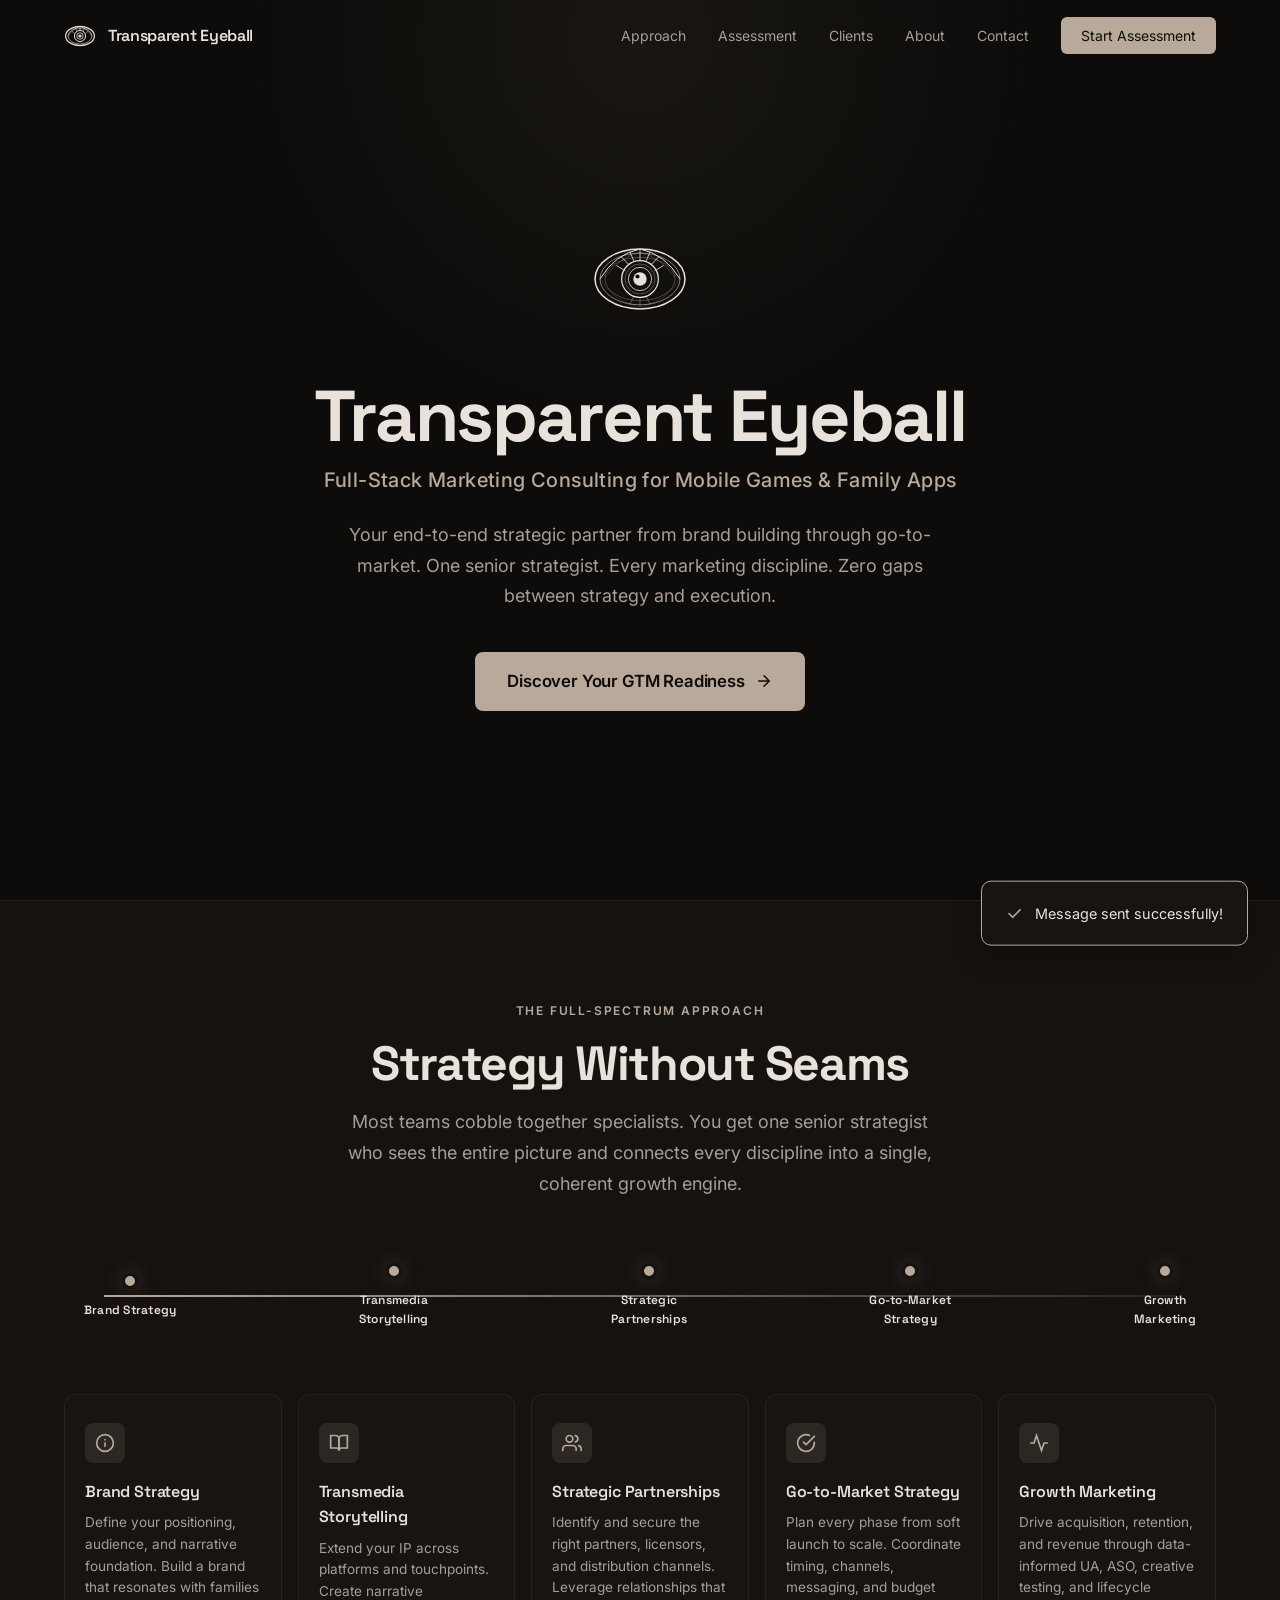
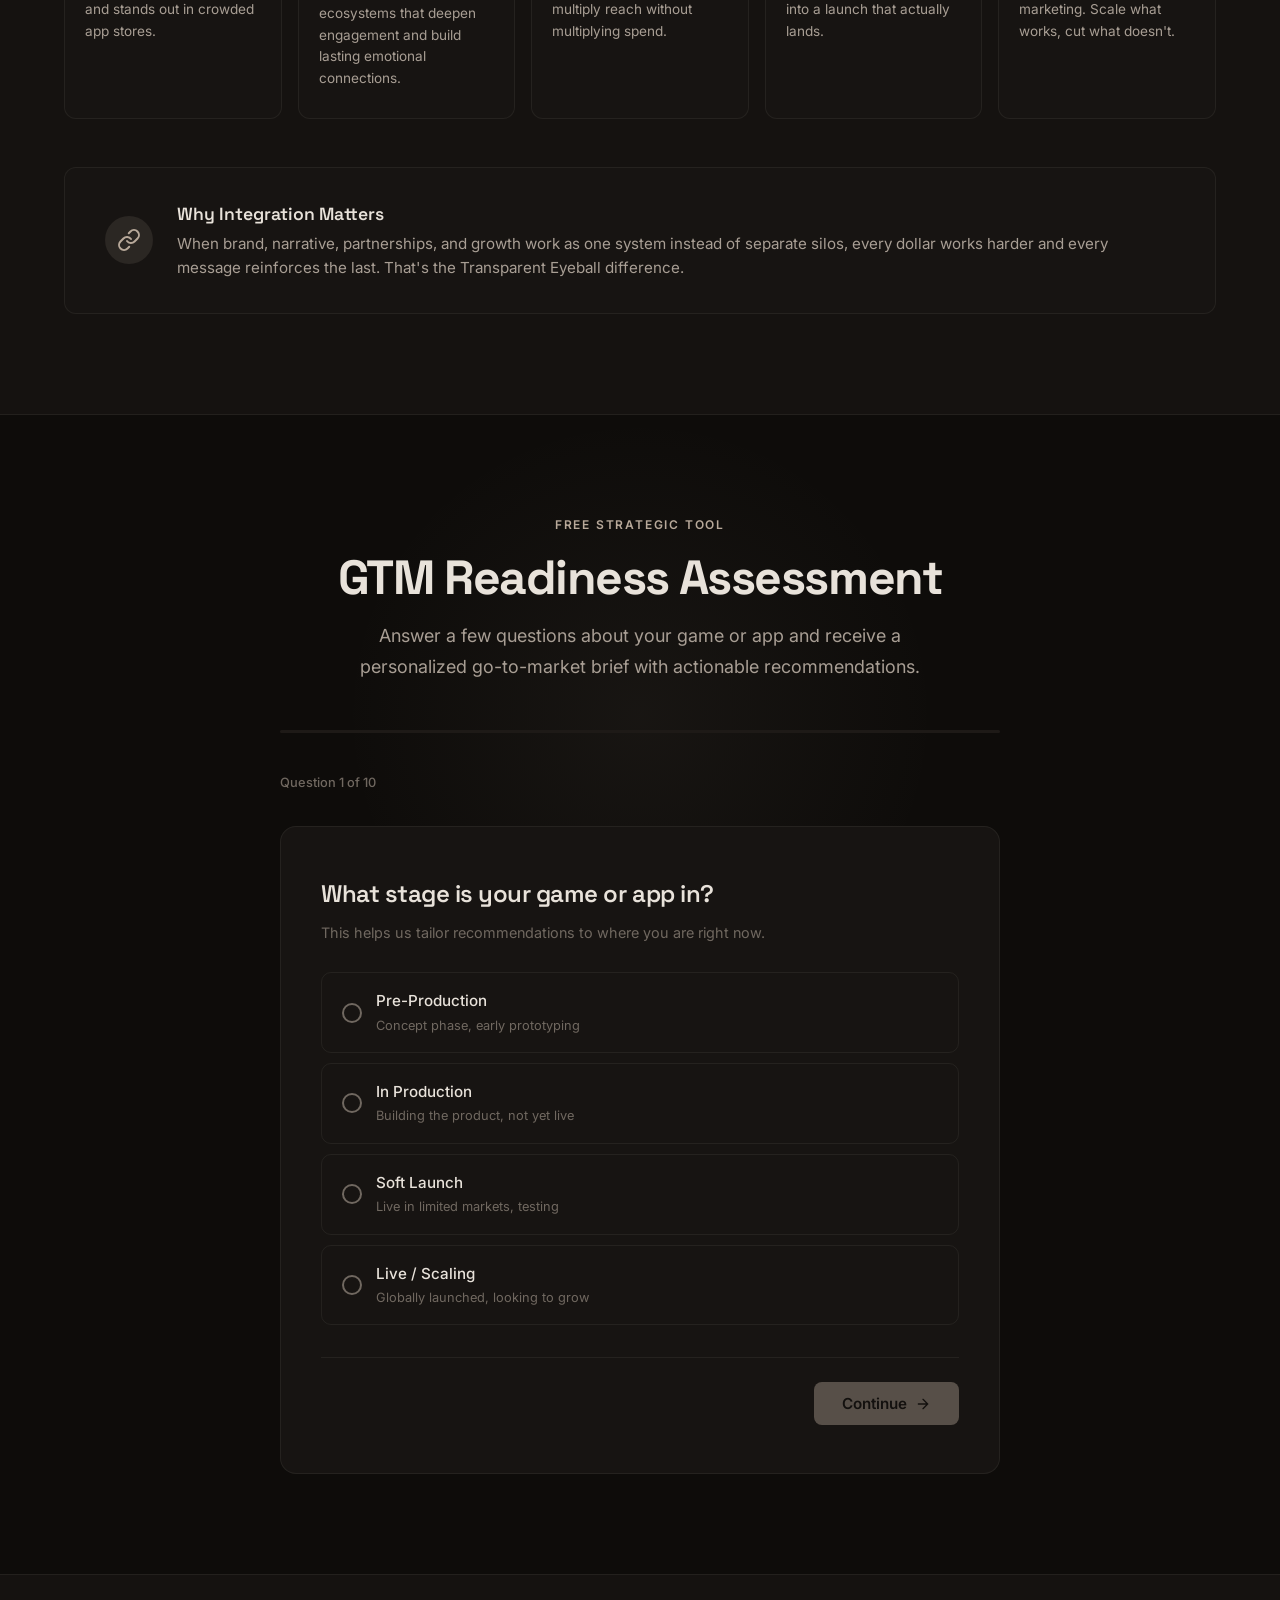
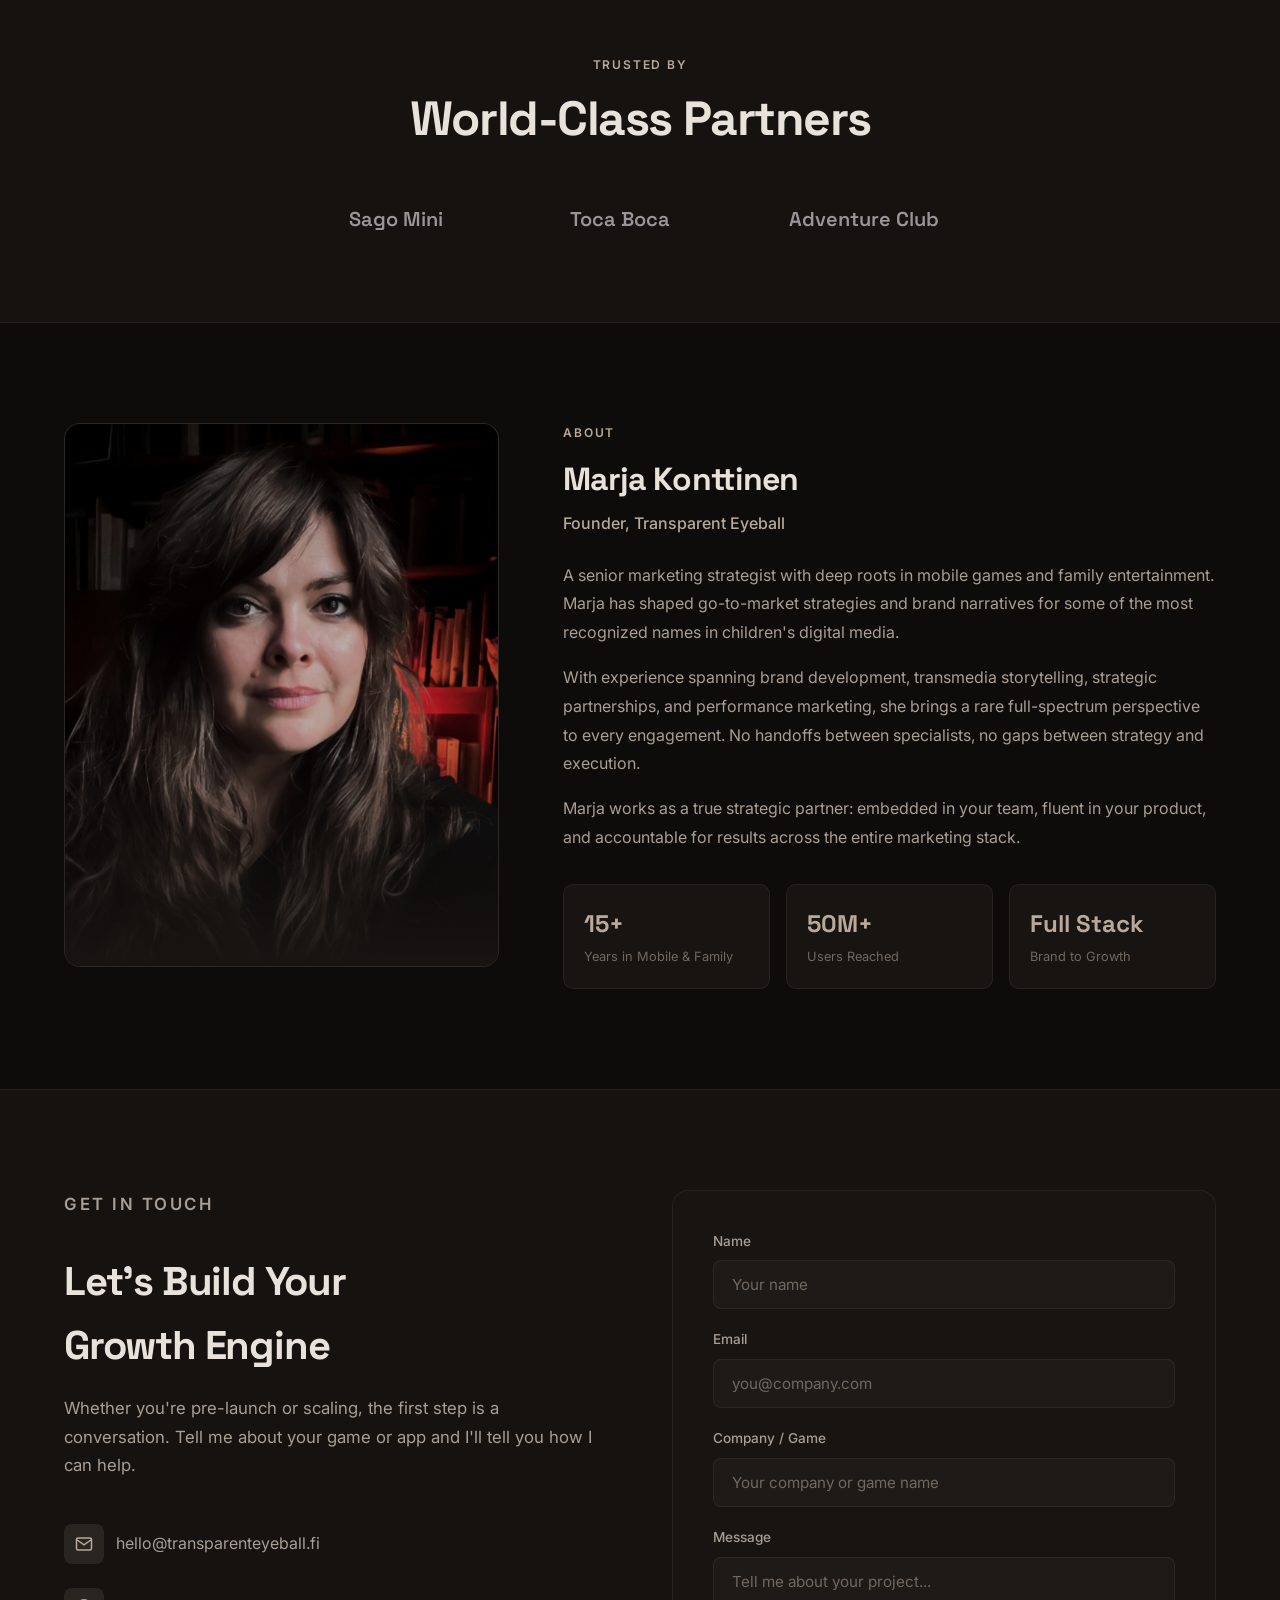
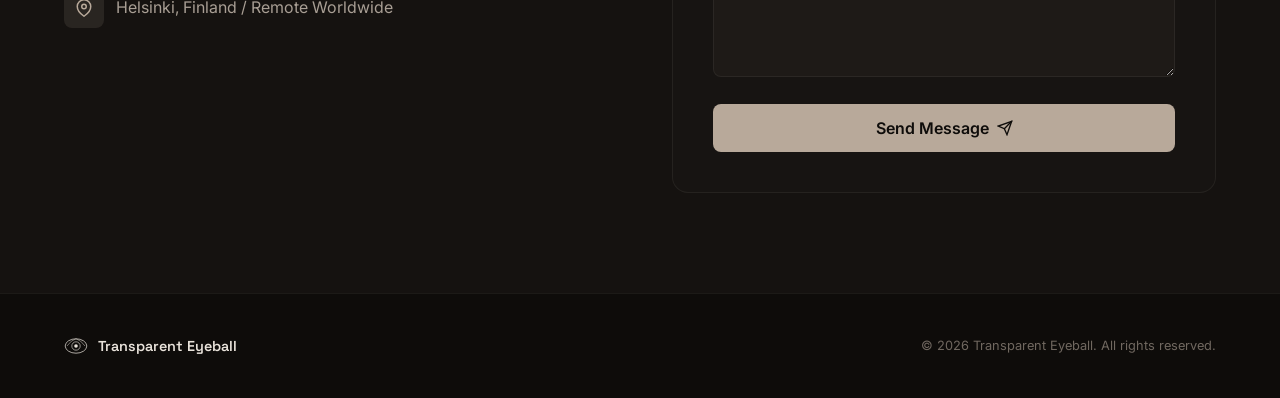
==== index.html @ d483f334 "Add files via upload" ====
<!DOCTYPE html>
<html lang="en">
<head>
<meta charset="UTF-8">
<meta name="viewport" content="width=device-width, initial-scale=1.0">
<title>Transparent Eyeball — Full-Stack Marketing Consulting for Mobile Games & Family Apps</title>
<meta name="description" content="Transparent Eyeball offers end-to-end marketing consulting for mobile games and family apps. From brand strategy through growth marketing — one senior partner, zero gaps.">
<link rel="preconnect" href="https://fonts.googleapis.com">
<link rel="preconnect" href="https://fonts.gstatic.com" crossorigin>
<link href="https://fonts.googleapis.com/css2?family=Inter:wght@300;400;500;600;700&family=Space+Grotesk:wght@400;500;600;700&display=swap" rel="stylesheet">
<style>
/* ===== RESET & BASE ===== */
*, *::before, *::after { margin: 0; padding: 0; box-sizing: border-box; }

:root {
  --bg-primary: #0e0c0a;
  --bg-secondary: #151210;
  --bg-tertiary: #1e1a17;
  --bg-card: #171412;
  --text-primary: #e8e2da;
  --text-secondary: #a89e94;
  --text-muted: #706860;
  --accent: #b8a99a;
  --accent-dim: rgba(184, 169, 154, 0.12);
  --accent-glow: rgba(184, 169, 154, 0.06);
  --border: rgba(255, 245, 235, 0.06);
  --border-hover: rgba(255, 245, 235, 0.12);
  --font-display: 'Space Grotesk', sans-serif;
  --font-body: 'Inter', sans-serif;
  --ease-out: cubic-bezier(0.16, 1, 0.3, 1);
  --ease-in-out: cubic-bezier(0.65, 0, 0.35, 1);
}

html {
  scroll-behavior: smooth;
  font-size: 16px;
  -webkit-font-smoothing: antialiased;
  -moz-osx-font-smoothing: grayscale;
}

body {
  font-family: var(--font-body);
  background: var(--bg-primary);
  color: var(--text-primary);
  line-height: 1.6;
  overflow-x: hidden;
}

a { color: inherit; text-decoration: none; }
img { max-width: 100%; display: block; }
button { cursor: pointer; font-family: inherit; border: none; background: none; }
input, textarea, select { font-family: inherit; }

.container {
  max-width: 1200px;
  margin: 0 auto;
  padding: 0 24px;
}

/* ===== NAVIGATION ===== */
nav {
  position: fixed;
  top: 0;
  left: 0;
  right: 0;
  z-index: 1000;
  padding: 20px 0;
  transition: all 0.4s var(--ease-out);
  background: transparent;
}

nav.scrolled {
  background: rgba(14, 12, 10, 0.92);
  backdrop-filter: blur(20px);
  -webkit-backdrop-filter: blur(20px);
  padding: 12px 0;
  border-bottom: 1px solid var(--border);
}

nav .container {
  display: flex;
  justify-content: space-between;
  align-items: center;
}

.nav-logo {
  display: flex;
  align-items: center;
  gap: 12px;
}

.nav-logo svg {
  width: 32px;
  height: 32px;
}

.nav-logo span {
  font-family: var(--font-display);
  font-weight: 600;
  font-size: 1rem;
  letter-spacing: -0.02em;
}

.nav-links {
  display: flex;
  align-items: center;
  gap: 32px;
  list-style: none;
}

.nav-links a {
  font-size: 0.875rem;
  color: var(--text-secondary);
  transition: color 0.2s;
  font-weight: 400;
}

.nav-links a:hover { color: var(--text-primary); }

.nav-cta {
  background: var(--accent) !important;
  color: var(--bg-primary) !important;
  padding: 10px 20px;
  border-radius: 6px;
  font-weight: 600;
  font-size: 0.875rem;
  transition: all 0.2s;
}

.nav-cta:hover {
  opacity: 0.9;
  transform: translateY(-1px);
}

.mobile-menu-btn {
  display: none;
  flex-direction: column;
  gap: 5px;
  padding: 4px;
}

.mobile-menu-btn span {
  display: block;
  width: 24px;
  height: 2px;
  background: var(--text-primary);
  transition: all 0.3s;
}

.mobile-nav {
  display: none;
  position: fixed;
  top: 0;
  left: 0;
  right: 0;
  bottom: 0;
  background: rgba(14, 12, 10, 0.98);
  backdrop-filter: blur(20px);
  z-index: 999;
  flex-direction: column;
  justify-content: center;
  align-items: center;
  gap: 32px;
}

.mobile-nav.active { display: flex; }

.mobile-nav a {
  font-family: var(--font-display);
  font-size: 1.5rem;
  color: var(--text-secondary);
  transition: color 0.2s;
}

.mobile-nav a:hover { color: var(--text-primary); }

.mobile-nav-close {
  position: absolute;
  top: 24px;
  right: 24px;
  color: var(--text-primary);
  font-size: 1.5rem;
  background: none;
  border: none;
}

/* ===== HERO ===== */
.hero {
  min-height: 100vh;
  display: flex;
  flex-direction: column;
  justify-content: center;
  align-items: center;
  text-align: center;
  padding: 120px 24px 80px;
  position: relative;
  overflow: hidden;
}

.hero::before {
  content: '';
  position: absolute;
  top: -40%;
  left: 50%;
  transform: translateX(-50%);
  width: 800px;
  height: 800px;
  background: radial-gradient(circle, var(--accent-glow) 0%, transparent 70%);
  pointer-events: none;
}

.hero-logo {
  margin-bottom: 40px;
  opacity: 0;
  animation: fadeUp 0.8s var(--ease-out) 0.2s forwards;
}

.hero-logo svg {
  width: 100px;
  height: 100px;
}

.hero h1 {
  font-family: var(--font-display);
  font-size: clamp(2.5rem, 6vw, 4.5rem);
  font-weight: 700;
  letter-spacing: -0.03em;
  line-height: 1.1;
  margin-bottom: 8px;
  opacity: 0;
  animation: fadeUp 0.8s var(--ease-out) 0.35s forwards;
}

.hero-tagline {
  font-size: clamp(1rem, 2vw, 1.25rem);
  color: var(--accent);
  font-weight: 500;
  margin-bottom: 24px;
  letter-spacing: 0.02em;
  opacity: 0;
  animation: fadeUp 0.8s var(--ease-out) 0.5s forwards;
}

.hero-description {
  max-width: 620px;
  color: var(--text-secondary);
  font-size: 1.125rem;
  line-height: 1.7;
  margin-bottom: 40px;
  opacity: 0;
  animation: fadeUp 0.8s var(--ease-out) 0.65s forwards;
}

.hero-cta {
  display: inline-flex;
  align-items: center;
  gap: 10px;
  background: var(--accent);
  color: var(--bg-primary);
  padding: 16px 32px;
  border-radius: 8px;
  font-weight: 600;
  font-size: 1.05rem;
  letter-spacing: -0.01em;
  transition: all 0.3s var(--ease-out);
  opacity: 0;
  animation: fadeUp 0.8s var(--ease-out) 0.8s forwards;
}

.hero-cta:hover {
  transform: translateY(-2px);
  box-shadow: 0 8px 30px rgba(184, 169, 154, 0.2);
}

.hero-cta svg {
  width: 18px;
  height: 18px;
  transition: transform 0.3s;
}

.hero-cta:hover svg {
  transform: translateX(3px);
}

/* ===== SECTION COMMON ===== */
section {
  padding: 100px 0;
}

.section-label {
  font-size: 0.75rem;
  font-weight: 600;
  letter-spacing: 0.15em;
  text-transform: uppercase;
  color: var(--accent);
  margin-bottom: 16px;
}

.section-title {
  font-family: var(--font-display);
  font-size: clamp(2rem, 4vw, 3rem);
  font-weight: 700;
  letter-spacing: -0.03em;
  line-height: 1.15;
  margin-bottom: 16px;
}

.section-subtitle {
  color: var(--text-secondary);
  font-size: 1.125rem;
  line-height: 1.7;
  max-width: 600px;
}

/* ===== APPROACH SECTION ===== */
.approach {
  background: var(--bg-secondary);
  border-top: 1px solid var(--border);
  border-bottom: 1px solid var(--border);
}

.approach-header {
  text-align: center;
  margin-bottom: 64px;
}

.approach-header .section-subtitle {
  margin: 0 auto;
}

/* Continuum visual */
.continuum {
  position: relative;
  margin-bottom: 64px;
}

.continuum-line {
  display: flex;
  align-items: center;
  justify-content: space-between;
  position: relative;
  padding: 0 20px;
}

.continuum-line::before {
  content: '';
  position: absolute;
  top: 50%;
  left: 40px;
  right: 40px;
  height: 2px;
  background: linear-gradient(90deg, var(--accent), var(--accent-dim));
  transform: translateY(-50%);
}

.continuum-node {
  position: relative;
  z-index: 1;
  display: flex;
  flex-direction: column;
  align-items: center;
  gap: 12px;
}

.continuum-dot {
  width: 16px;
  height: 16px;
  border-radius: 50%;
  background: var(--accent);
  border: 3px solid var(--bg-secondary);
  box-shadow: 0 0 20px rgba(184, 169, 154, 0.25);
}

.continuum-label {
  font-family: var(--font-display);
  font-size: 0.75rem;
  font-weight: 600;
  letter-spacing: 0.02em;
  text-align: center;
  white-space: nowrap;
  color: var(--text-primary);
}

/* Capability cards */
.capabilities-grid {
  display: grid;
  grid-template-columns: repeat(5, 1fr);
  gap: 16px;
}

.capability-card {
  background: var(--bg-card);
  border: 1px solid var(--border);
  border-radius: 12px;
  padding: 28px 20px;
  transition: all 0.3s var(--ease-out);
  position: relative;
  overflow: hidden;
}

.capability-card::before {
  content: '';
  position: absolute;
  top: 0;
  left: 0;
  right: 0;
  height: 2px;
  background: var(--accent);
  opacity: 0;
  transition: opacity 0.3s;
}

.capability-card:hover {
  border-color: var(--border-hover);
  transform: translateY(-4px);
}

.capability-card:hover::before { opacity: 1; }

.capability-icon {
  width: 40px;
  height: 40px;
  border-radius: 8px;
  background: var(--accent-dim);
  display: flex;
  align-items: center;
  justify-content: center;
  margin-bottom: 16px;
  color: var(--accent);
}

.capability-card h3 {
  font-family: var(--font-display);
  font-size: 1rem;
  font-weight: 600;
  margin-bottom: 8px;
  letter-spacing: -0.01em;
}

.capability-card p {
  font-size: 0.85rem;
  color: var(--text-secondary);
  line-height: 1.6;
}

/* Integrated approach callout */
.integrated-callout {
  margin-top: 48px;
  background: var(--bg-card);
  border: 1px solid var(--border);
  border-radius: 12px;
  padding: 32px 40px;
  display: flex;
  align-items: center;
  gap: 24px;
}

.integrated-callout-icon {
  flex-shrink: 0;
  width: 48px;
  height: 48px;
  border-radius: 50%;
  background: var(--accent-dim);
  display: flex;
  align-items: center;
  justify-content: center;
  color: var(--accent);
}

.integrated-callout h3 {
  font-family: var(--font-display);
  font-size: 1.1rem;
  font-weight: 600;
  margin-bottom: 4px;
}

.integrated-callout p {
  color: var(--text-secondary);
  font-size: 0.95rem;
}

/* ===== ASSESSMENT SECTION ===== */
.assessment {
  position: relative;
}

.assessment::before {
  content: '';
  position: absolute;
  top: 0;
  left: 50%;
  transform: translateX(-50%);
  width: 600px;
  height: 600px;
  background: radial-gradient(circle, var(--accent-glow) 0%, transparent 70%);
  pointer-events: none;
}

.assessment-header {
  text-align: center;
  margin-bottom: 48px;
  position: relative;
}

.assessment-header .section-subtitle {
  margin: 0 auto;
}

/* Assessment container */
.assessment-container {
  max-width: 720px;
  margin: 0 auto;
  position: relative;
}

/* Progress bar */
.progress-bar {
  height: 3px;
  background: var(--bg-tertiary);
  border-radius: 3px;
  margin-bottom: 40px;
  overflow: hidden;
}

.progress-fill {
  height: 100%;
  background: var(--accent);
  border-radius: 3px;
  transition: width 0.5s var(--ease-out);
  width: 0%;
}

/* Step indicator */
.step-indicator {
  display: flex;
  align-items: center;
  gap: 8px;
  margin-bottom: 32px;
}

.step-count {
  font-size: 0.8rem;
  color: var(--text-muted);
  font-weight: 500;
}

/* Assessment card */
.assessment-card {
  background: var(--bg-card);
  border: 1px solid var(--border);
  border-radius: 16px;
  padding: 48px 40px;
  min-height: 400px;
  display: flex;
  flex-direction: column;
}

.assessment-question {
  font-family: var(--font-display);
  font-size: 1.5rem;
  font-weight: 600;
  margin-bottom: 8px;
  letter-spacing: -0.02em;
}

.assessment-hint {
  color: var(--text-muted);
  font-size: 0.9rem;
  margin-bottom: 28px;
}

/* Radio & checkbox options */
.options-grid {
  display: grid;
  gap: 10px;
  flex: 1;
}

.options-grid.two-col {
  grid-template-columns: 1fr 1fr;
}

.option-item {
  display: flex;
  align-items: center;
  gap: 14px;
  padding: 16px 20px;
  border: 1px solid var(--border);
  border-radius: 10px;
  cursor: pointer;
  transition: all 0.2s;
  user-select: none;
}

.option-item:hover {
  border-color: var(--border-hover);
  background: rgba(255, 255, 255, 0.02);
}

.option-item.selected {
  border-color: var(--accent);
  background: var(--accent-dim);
}

.option-item input {
  display: none;
}

.option-check {
  width: 20px;
  height: 20px;
  border-radius: 50%;
  border: 2px solid var(--text-muted);
  flex-shrink: 0;
  display: flex;
  align-items: center;
  justify-content: center;
  transition: all 0.2s;
}

.option-item.checkbox .option-check {
  border-radius: 4px;
}

.option-item.selected .option-check {
  border-color: var(--accent);
  background: var(--accent);
}

.option-check-inner {
  width: 8px;
  height: 8px;
  border-radius: 50%;
  background: var(--bg-primary);
  opacity: 0;
  transition: opacity 0.2s;
}

.option-item.checkbox .option-check-inner {
  border-radius: 1px;
  width: 10px;
  height: 10px;
  background: none;
}

.option-item.selected .option-check-inner {
  opacity: 1;
}

.option-text {
  display: flex;
  flex-direction: column;
}

.option-label {
  font-weight: 500;
  font-size: 0.95rem;
}

.option-desc {
  font-size: 0.8rem;
  color: var(--text-muted);
  margin-top: 2px;
}

/* Select dropdown */
.select-wrapper {
  position: relative;
}

.styled-select {
  width: 100%;
  padding: 16px 20px;
  border: 1px solid var(--border);
  border-radius: 10px;
  background: var(--bg-tertiary);
  color: var(--text-primary);
  font-size: 1rem;
  appearance: none;
  cursor: pointer;
  transition: all 0.2s;
}

.styled-select:focus {
  outline: none;
  border-color: var(--accent);
}

.select-wrapper::after {
  content: '';
  position: absolute;
  right: 20px;
  top: 50%;
  transform: translateY(-50%);
  width: 0;
  height: 0;
  border-left: 5px solid transparent;
  border-right: 5px solid transparent;
  border-top: 5px solid var(--text-muted);
  pointer-events: none;
}

/* Textarea */
.styled-textarea {
  width: 100%;
  padding: 16px 20px;
  border: 1px solid var(--border);
  border-radius: 10px;
  background: var(--bg-tertiary);
  color: var(--text-primary);
  font-size: 1rem;
  resize: vertical;
  min-height: 100px;
  transition: all 0.2s;
}

.styled-textarea:focus {
  outline: none;
  border-color: var(--accent);
}

/* Navigation buttons */
.assessment-nav {
  display: flex;
  justify-content: space-between;
  align-items: center;
  margin-top: 32px;
  padding-top: 24px;
  border-top: 1px solid var(--border);
}

.btn-back {
  color: var(--text-muted);
  font-size: 0.9rem;
  font-weight: 500;
  display: flex;
  align-items: center;
  gap: 6px;
  transition: color 0.2s;
  padding: 10px 0;
}

.btn-back:hover { color: var(--text-primary); }

.btn-next {
  background: var(--accent);
  color: var(--bg-primary);
  padding: 12px 28px;
  border-radius: 8px;
  font-weight: 600;
  font-size: 0.95rem;
  display: flex;
  align-items: center;
  gap: 8px;
  transition: all 0.2s;
}

.btn-next:hover {
  transform: translateY(-1px);
  box-shadow: 0 4px 16px rgba(184, 169, 154, 0.2);
}

.btn-next:disabled {
  opacity: 0.4;
  cursor: not-allowed;
  transform: none;
  box-shadow: none;
}

.btn-next svg, .btn-back svg {
  width: 16px;
  height: 16px;
}

/* ===== RESULTS ===== */
.results-container {
  max-width: 800px;
  margin: 0 auto;
  display: none;
}

.results-container.active { display: block; }

.results-header {
  text-align: center;
  margin-bottom: 48px;
}

.results-header h2 {
  font-family: var(--font-display);
  font-size: 2rem;
  font-weight: 700;
  margin-bottom: 8px;
}

.results-header p {
  color: var(--text-secondary);
}

/* Readiness Score */
.readiness-score {
  display: flex;
  align-items: center;
  justify-content: center;
  gap: 32px;
  margin-bottom: 48px;
  padding: 32px;
  background: var(--bg-card);
  border: 1px solid var(--border);
  border-radius: 16px;
}

.score-circle {
  width: 120px;
  height: 120px;
  position: relative;
}

.score-circle svg {
  width: 120px;
  height: 120px;
  transform: rotate(-90deg);
}

.score-circle-bg {
  fill: none;
  stroke: var(--bg-tertiary);
  stroke-width: 6;
}

.score-circle-fill {
  fill: none;
  stroke: var(--accent);
  stroke-width: 6;
  stroke-linecap: round;
  stroke-dasharray: 326.7;
  stroke-dashoffset: 326.7;
  transition: stroke-dashoffset 1.5s var(--ease-out);
}

.score-number {
  position: absolute;
  top: 50%;
  left: 50%;
  transform: translate(-50%, -50%);
  font-family: var(--font-display);
  font-size: 2rem;
  font-weight: 700;
}

.score-details h3 {
  font-family: var(--font-display);
  font-size: 1.25rem;
  font-weight: 600;
  margin-bottom: 4px;
}

.score-details p {
  color: var(--text-secondary);
  font-size: 0.95rem;
}

/* Results sections */
.results-section {
  margin-bottom: 32px;
}

.results-section-title {
  font-family: var(--font-display);
  font-size: 1.15rem;
  font-weight: 600;
  margin-bottom: 16px;
  display: flex;
  align-items: center;
  gap: 10px;
}

.results-section-title span {
  color: var(--accent);
}

.roadmap-list {
  list-style: none;
}

.roadmap-item {
  display: flex;
  gap: 16px;
  padding: 16px 20px;
  background: var(--bg-card);
  border: 1px solid var(--border);
  border-radius: 10px;
  margin-bottom: 10px;
}

.roadmap-phase {
  font-family: var(--font-display);
  font-weight: 600;
  font-size: 0.75rem;
  color: var(--accent);
  white-space: nowrap;
  padding-top: 2px;
  min-width: 80px;
}

.roadmap-content h4 {
  font-weight: 600;
  font-size: 0.95rem;
  margin-bottom: 2px;
}

.roadmap-content p {
  font-size: 0.85rem;
  color: var(--text-secondary);
}

/* Risk items */
.risk-item {
  display: flex;
  align-items: flex-start;
  gap: 12px;
  padding: 14px 20px;
  background: rgba(255, 80, 80, 0.05);
  border: 1px solid rgba(255, 80, 80, 0.1);
  border-radius: 10px;
  margin-bottom: 8px;
}

.risk-icon {
  color: #ff5050;
  font-size: 0.9rem;
  padding-top: 2px;
  flex-shrink: 0;
}

.risk-item p {
  font-size: 0.9rem;
  color: var(--text-secondary);
}

/* Benchmark items */
.benchmark-grid {
  display: grid;
  grid-template-columns: repeat(3, 1fr);
  gap: 12px;
}

.benchmark-item {
  padding: 20px;
  background: var(--bg-card);
  border: 1px solid var(--border);
  border-radius: 10px;
  text-align: center;
}

.benchmark-value {
  font-family: var(--font-display);
  font-size: 1.5rem;
  font-weight: 700;
  color: var(--accent);
  margin-bottom: 4px;
}

.benchmark-label {
  font-size: 0.8rem;
  color: var(--text-muted);
}

/* Package recommendation */
.package-card {
  padding: 28px;
  background: var(--bg-card);
  border: 2px solid var(--accent);
  border-radius: 12px;
  position: relative;
  overflow: hidden;
}

.package-card::before {
  content: 'RECOMMENDED';
  position: absolute;
  top: 16px;
  right: -32px;
  background: var(--accent);
  color: var(--bg-primary);
  font-size: 0.65rem;
  font-weight: 700;
  letter-spacing: 0.1em;
  padding: 4px 40px;
  transform: rotate(45deg);
}

.package-card h4 {
  font-family: var(--font-display);
  font-size: 1.2rem;
  font-weight: 600;
  margin-bottom: 8px;
}

.package-card p {
  color: var(--text-secondary);
  font-size: 0.9rem;
  margin-bottom: 16px;
}

.package-priorities {
  list-style: none;
  display: grid;
  gap: 6px;
}

.package-priorities li {
  display: flex;
  align-items: center;
  gap: 8px;
  font-size: 0.9rem;
  color: var(--text-secondary);
}

.package-priorities li::before {
  content: '';
  width: 6px;
  height: 6px;
  border-radius: 50%;
  background: var(--accent);
  flex-shrink: 0;
}

/* Next steps */
.next-steps-list {
  list-style: none;
  counter-reset: steps;
}

.next-step-item {
  counter-increment: steps;
  display: flex;
  align-items: flex-start;
  gap: 16px;
  padding: 16px 0;
  border-bottom: 1px solid var(--border);
}

.next-step-item:last-child { border-bottom: none; }

.next-step-num {
  font-family: var(--font-display);
  font-weight: 700;
  font-size: 1.25rem;
  color: var(--accent);
  min-width: 32px;
}

.next-step-item h4 {
  font-weight: 600;
  font-size: 0.95rem;
  margin-bottom: 2px;
}

.next-step-item p {
  font-size: 0.85rem;
  color: var(--text-secondary);
}

/* Results actions */
.results-actions {
  display: flex;
  gap: 16px;
  margin-top: 40px;
  justify-content: center;
  flex-wrap: wrap;
}

.btn-download {
  display: inline-flex;
  align-items: center;
  gap: 10px;
  background: var(--accent);
  color: var(--bg-primary);
  padding: 14px 28px;
  border-radius: 8px;
  font-weight: 600;
  font-size: 0.95rem;
  transition: all 0.2s;
}

.btn-download:hover {
  transform: translateY(-2px);
  box-shadow: 0 4px 16px rgba(184, 169, 154, 0.2);
}

.btn-secondary {
  display: inline-flex;
  align-items: center;
  gap: 10px;
  background: transparent;
  color: var(--text-primary);
  padding: 14px 28px;
  border-radius: 8px;
  font-weight: 600;
  font-size: 0.95rem;
  border: 1px solid var(--border);
  transition: all 0.2s;
}

.btn-secondary:hover {
  border-color: var(--border-hover);
  background: rgba(255, 255, 255, 0.03);
}

/* ===== CLIENTS SECTION ===== */
.clients {
  background: var(--bg-secondary);
  border-top: 1px solid var(--border);
  border-bottom: 1px solid var(--border);
  padding: 80px 0;
}

.clients-header {
  text-align: center;
  margin-bottom: 48px;
}

.clients-logos {
  display: flex;
  justify-content: center;
  align-items: center;
  gap: 64px;
  flex-wrap: wrap;
}

.client-logo {
  display: flex;
  flex-direction: column;
  align-items: center;
  gap: 12px;
  opacity: 0.6;
  transition: opacity 0.3s;
}

.client-logo:hover { opacity: 1; }

.client-logo-img {
  height: 48px;
  display: flex;
  align-items: center;
  justify-content: center;
}

.client-logo-img svg {
  height: 48px;
  width: auto;
}

.client-logo span {
  font-size: 0.85rem;
  font-weight: 500;
  color: var(--text-muted);
  letter-spacing: 0.03em;
}

/* ===== ABOUT SECTION ===== */
.about-content {
  display: grid;
  grid-template-columns: 1fr 1.5fr;
  gap: 64px;
  align-items: start;
}

.about-image {
  position: relative;
}

.about-image-frame {
  aspect-ratio: 4/5;
  background: var(--bg-tertiary);
  border-radius: 16px;
  border: 1px solid var(--border);
  display: flex;
  align-items: center;
  justify-content: center;
  overflow: hidden;
  position: relative;
}

.about-image-frame img {
  position: relative;
  z-index: 0;
}

.about-image-frame::after {
  content: '';
  position: absolute;
  bottom: 0;
  left: 0;
  right: 0;
  height: 40%;
  background: linear-gradient(transparent, var(--bg-card));
  z-index: 1;
}

.about-initials {
  font-family: var(--font-display);
  font-size: 4rem;
  font-weight: 700;
  color: var(--accent);
  opacity: 0.3;
}

.about-text .section-label { margin-bottom: 12px; }

.about-text h2 {
  font-family: var(--font-display);
  font-size: 2rem;
  font-weight: 700;
  letter-spacing: -0.03em;
  margin-bottom: 6px;
}

.about-role {
  color: var(--accent);
  font-weight: 500;
  margin-bottom: 24px;
  font-size: 1rem;
}

.about-bio {
  color: var(--text-secondary);
  font-size: 1rem;
  line-height: 1.8;
}

.about-bio p {
  margin-bottom: 16px;
}

.about-stats {
  display: grid;
  grid-template-columns: repeat(3, 1fr);
  gap: 16px;
  margin-top: 32px;
}

.about-stat {
  padding: 20px;
  background: var(--bg-card);
  border: 1px solid var(--border);
  border-radius: 10px;
}

.about-stat-value {
  font-family: var(--font-display);
  font-size: 1.5rem;
  font-weight: 700;
  color: var(--accent);
  margin-bottom: 4px;
}

.about-stat-label {
  font-size: 0.8rem;
  color: var(--text-muted);
}

/* ===== CONTACT SECTION ===== */
.contact {
  background: var(--bg-secondary);
  border-top: 1px solid var(--border);
}

.contact-content {
  display: grid;
  grid-template-columns: 1fr 1fr;
  gap: 64px;
  align-items: start;
}

.contact-info h2 {
  font-family: var(--font-display);
  font-size: 2.5rem;
  font-weight: 700;
  letter-spacing: -0.03em;
  margin-bottom: 16px;
}

.contact-info p {
  color: var(--text-secondary);
  font-size: 1.05rem;
  line-height: 1.7;
  margin-bottom: 32px;
}

.contact-detail {
  display: flex;
  align-items: center;
  gap: 12px;
  padding: 12px 0;
  color: var(--text-secondary);
}

.contact-detail-icon {
  width: 40px;
  height: 40px;
  border-radius: 8px;
  background: var(--accent-dim);
  display: flex;
  align-items: center;
  justify-content: center;
  color: var(--accent);
  flex-shrink: 0;
}

.contact-form {
  background: var(--bg-card);
  border: 1px solid var(--border);
  border-radius: 16px;
  padding: 40px;
}

.form-group {
  margin-bottom: 20px;
}

.form-label {
  display: block;
  font-size: 0.85rem;
  font-weight: 500;
  margin-bottom: 8px;
  color: var(--text-secondary);
}

.form-input {
  width: 100%;
  padding: 14px 18px;
  border: 1px solid var(--border);
  border-radius: 8px;
  background: var(--bg-tertiary);
  color: var(--text-primary);
  font-size: 0.95rem;
  transition: all 0.2s;
}

.form-input:focus {
  outline: none;
  border-color: var(--accent);
}

.form-input::placeholder {
  color: var(--text-muted);
}

textarea.form-input {
  resize: vertical;
  min-height: 120px;
}

.form-submit {
  width: 100%;
  background: var(--accent);
  color: var(--bg-primary);
  padding: 14px;
  border-radius: 8px;
  font-weight: 600;
  font-size: 1rem;
  transition: all 0.2s;
  display: flex;
  align-items: center;
  justify-content: center;
  gap: 8px;
}

.form-submit:hover {
  transform: translateY(-1px);
  box-shadow: 0 4px 16px rgba(184, 169, 154, 0.2);
}

/* ===== FOOTER ===== */
footer {
  padding: 40px 0;
  border-top: 1px solid var(--border);
}

.footer-content {
  display: flex;
  justify-content: space-between;
  align-items: center;
}

.footer-logo {
  display: flex;
  align-items: center;
  gap: 10px;
}

.footer-logo svg {
  width: 24px;
  height: 24px;
}

.footer-logo span {
  font-family: var(--font-display);
  font-weight: 600;
  font-size: 0.9rem;
}

.footer-copy {
  font-size: 0.8rem;
  color: var(--text-muted);
}

/* ===== ANIMATIONS ===== */
@keyframes fadeUp {
  from {
    opacity: 0;
    transform: translateY(24px);
  }
  to {
    opacity: 1;
    transform: translateY(0);
  }
}

.fade-in {
  opacity: 0;
  transform: translateY(24px);
  transition: all 0.6s var(--ease-out);
}

.fade-in.visible {
  opacity: 1;
  transform: translateY(0);
}

/* Slide transitions for assessment steps */
.step-content {
  display: none;
  animation: slideIn 0.3s var(--ease-out);
}

.step-content.active { display: flex; flex-direction: column; flex: 1; }

@keyframes slideIn {
  from {
    opacity: 0;
    transform: translateX(20px);
  }
  to {
    opacity: 1;
    transform: translateX(0);
  }
}

/* ===== RESPONSIVE ===== */
@media (max-width: 1024px) {
  .capabilities-grid {
    grid-template-columns: repeat(3, 1fr);
  }

  .capabilities-grid .capability-card:nth-child(4),
  .capabilities-grid .capability-card:nth-child(5) {
    grid-column: span 1;
  }

  .about-content {
    grid-template-columns: 1fr;
    gap: 40px;
  }

  .about-image { max-width: 300px; }

  .contact-content {
    grid-template-columns: 1fr;
    gap: 40px;
  }
}

@media (max-width: 768px) {
  .nav-links { display: none; }
  .mobile-menu-btn { display: flex; }

  .hero { padding: 100px 24px 60px; }

  section { padding: 72px 0; }

  .capabilities-grid {
    grid-template-columns: 1fr;
  }

  .continuum-line { display: none; }

  .continuum {
    display: grid;
    grid-template-columns: repeat(5, 1fr);
    gap: 8px;
    text-align: center;
  }

  .continuum-node { gap: 6px; }

  .continuum-dot { width: 10px; height: 10px; }

  .continuum-label { font-size: 0.6rem; }

  .options-grid.two-col { grid-template-columns: 1fr; }

  .assessment-card { padding: 32px 24px; }

  .integrated-callout {
    flex-direction: column;
    text-align: center;
    padding: 28px 24px;
  }

  .benchmark-grid {
    grid-template-columns: 1fr;
  }

  .readiness-score {
    flex-direction: column;
    text-align: center;
  }

  .about-stats {
    grid-template-columns: 1fr;
  }

  .results-actions {
    flex-direction: column;
  }

  .results-actions .btn-download,
  .results-actions .btn-secondary {
    width: 100%;
    justify-content: center;
  }

  .footer-content {
    flex-direction: column;
    gap: 16px;
    text-align: center;
  }
}

@media (max-width: 480px) {
  .hero-logo svg { width: 72px; height: 72px; }

  .continuum {
    grid-template-columns: repeat(3, 1fr);
  }

  .clients-logos {
    gap: 40px;
  }
}

/* Toast notification */
.toast {
  position: fixed;
  bottom: 32px;
  right: 32px;
  background: var(--bg-card);
  border: 1px solid var(--accent);
  border-radius: 10px;
  padding: 16px 24px;
  display: flex;
  align-items: center;
  gap: 12px;
  z-index: 2000;
  transform: translateY(120%);
  transition: transform 0.4s var(--ease-out);
  box-shadow: 0 8px 32px rgba(0,0,0,0.3);
}

.toast.show { transform: translateY(0); }

.toast-icon { color: var(--accent); font-size: 1.2rem; }

.toast-text { font-size: 0.9rem; }
</style>
</head>
<body>

<!-- ===== NAVIGATION ===== -->
<nav id="navbar">
  <div class="container">
    <a href="#" class="nav-logo">
      <svg viewBox="0 0 40 40" fill="none" xmlns="http://www.w3.org/2000/svg">
        <!-- Woodcut-style eye -->
        <ellipse cx="20" cy="20" rx="18" ry="12" stroke="#e8e2da" stroke-width="1.5" fill="none"/>
        <ellipse cx="20" cy="20" rx="15" ry="10" stroke="#e8e2da" stroke-width="0.8" fill="none"/>
        <circle cx="20" cy="20" r="7" stroke="#e8e2da" stroke-width="1.2" fill="none"/>
        <circle cx="20" cy="20" r="4" stroke="#e8e2da" stroke-width="1" fill="none"/>
        <circle cx="20" cy="20" r="2" fill="#e8e2da"/>
        <!-- Radiating lines from pupil -->
        <line x1="20" y1="13" x2="20" y2="9" stroke="#e8e2da" stroke-width="0.7" stroke-linecap="round"/>
        <line x1="24" y1="14" x2="26" y2="10" stroke="#e8e2da" stroke-width="0.7" stroke-linecap="round"/>
        <line x1="27" y1="17" x2="30" y2="14" stroke="#e8e2da" stroke-width="0.7" stroke-linecap="round"/>
        <line x1="16" y1="14" x2="14" y2="10" stroke="#e8e2da" stroke-width="0.7" stroke-linecap="round"/>
        <line x1="13" y1="17" x2="10" y2="14" stroke="#e8e2da" stroke-width="0.7" stroke-linecap="round"/>
        <!-- Upper lid detail -->
        <path d="M5 20 Q12 10 20 8 Q28 10 35 20" stroke="#e8e2da" stroke-width="0.6" fill="none"/>
      </svg>
      <span>Transparent Eyeball</span>
    </a>
    <ul class="nav-links">
      <li><a href="#approach">Approach</a></li>
      <li><a href="#assessment">Assessment</a></li>
      <li><a href="#clients">Clients</a></li>
      <li><a href="#about">About</a></li>
      <li><a href="#contact">Contact</a></li>
      <li><a href="#assessment" class="nav-cta">Start Assessment</a></li>
    </ul>
    <button class="mobile-menu-btn" onclick="toggleMobileNav()" aria-label="Menu">
      <span></span><span></span><span></span>
    </button>
  </div>
</nav>

<!-- Mobile Nav -->
<div class="mobile-nav" id="mobileNav">
  <button class="mobile-nav-close" onclick="toggleMobileNav()">&times;</button>
  <a href="#approach" onclick="toggleMobileNav()">Approach</a>
  <a href="#assessment" onclick="toggleMobileNav()">Assessment</a>
  <a href="#clients" onclick="toggleMobileNav()">Clients</a>
  <a href="#about" onclick="toggleMobileNav()">About</a>
  <a href="#contact" onclick="toggleMobileNav()">Contact</a>
  <a href="#assessment" class="nav-cta" onclick="toggleMobileNav()" style="margin-top:16px;">Start Assessment</a>
</div>

<!-- ===== HERO ===== -->
<section class="hero" id="hero">
  <div class="hero-logo">
    <svg viewBox="0 0 120 120" fill="none" xmlns="http://www.w3.org/2000/svg">
      <!-- Woodcut-style eye illustration -->
      <!-- Outer eye shape - layered eyelids -->
      <ellipse cx="60" cy="60" rx="54" ry="36" stroke="#e8e2da" stroke-width="1.8" fill="none"/>
      <ellipse cx="60" cy="60" rx="48" ry="31" stroke="#e8e2da" stroke-width="1" fill="none" opacity="0.6"/>
      <ellipse cx="60" cy="60" rx="42" ry="26" stroke="#e8e2da" stroke-width="0.8" fill="none" opacity="0.4"/>
      <!-- Iris with concentric circles -->
      <circle cx="60" cy="60" r="22" stroke="#e8e2da" stroke-width="1.5" fill="none"/>
      <circle cx="60" cy="60" r="18" stroke="#e8e2da" stroke-width="0.8" fill="none" opacity="0.5"/>
      <circle cx="60" cy="60" r="14" stroke="#e8e2da" stroke-width="1" fill="none"/>
      <!-- Pupil -->
      <circle cx="60" cy="60" r="8" fill="#e8e2da"/>
      <circle cx="57" cy="57" r="2.5" fill="#0e0c0a"/>
      <!-- Radiating lines from pupil (woodcut style) -->
      <line x1="60" y1="38" x2="60" y2="26" stroke="#e8e2da" stroke-width="1" stroke-linecap="round"/>
      <line x1="67" y1="39" x2="72" y2="28" stroke="#e8e2da" stroke-width="1" stroke-linecap="round"/>
      <line x1="73" y1="43" x2="82" y2="34" stroke="#e8e2da" stroke-width="1" stroke-linecap="round"/>
      <line x1="78" y1="50" x2="88" y2="44" stroke="#e8e2da" stroke-width="1" stroke-linecap="round"/>
      <line x1="53" y1="39" x2="48" y2="28" stroke="#e8e2da" stroke-width="1" stroke-linecap="round"/>
      <line x1="47" y1="43" x2="38" y2="34" stroke="#e8e2da" stroke-width="1" stroke-linecap="round"/>
      <line x1="42" y1="50" x2="32" y2="44" stroke="#e8e2da" stroke-width="1" stroke-linecap="round"/>
      <!-- Lower radiating lines -->
      <line x1="60" y1="82" x2="60" y2="92" stroke="#e8e2da" stroke-width="0.8" stroke-linecap="round" opacity="0.5"/>
      <line x1="67" y1="80" x2="72" y2="90" stroke="#e8e2da" stroke-width="0.8" stroke-linecap="round" opacity="0.5"/>
      <line x1="53" y1="80" x2="48" y2="90" stroke="#e8e2da" stroke-width="0.8" stroke-linecap="round" opacity="0.5"/>
      <!-- Upper eyelid detail curves -->
      <path d="M12 60 Q30 30 60 24 Q90 30 108 60" stroke="#e8e2da" stroke-width="1.2" fill="none"/>
      <path d="M18 58 Q35 34 60 28 Q85 34 102 58" stroke="#e8e2da" stroke-width="0.6" fill="none" opacity="0.4"/>
      <!-- Lower eyelid detail -->
      <path d="M12 60 Q30 88 60 94 Q90 88 108 60" stroke="#e8e2da" stroke-width="0.6" fill="none" opacity="0.3"/>
    </svg>
  </div>
  <h1>Transparent Eyeball</h1>
  <p class="hero-tagline">Full-Stack Marketing Consulting for Mobile Games & Family Apps</p>
  <p class="hero-description">
    Your end-to-end strategic partner from brand building through go-to-market.
    One senior strategist. Every marketing discipline. Zero gaps between strategy and execution.
  </p>
  <a href="#assessment" class="hero-cta">
    Discover Your GTM Readiness
    <svg viewBox="0 0 24 24" fill="none" stroke="currentColor" stroke-width="2" stroke-linecap="round"><path d="M5 12h14M12 5l7 7-7 7"/></svg>
  </a>
</section>

<!-- ===== APPROACH ===== -->
<section class="approach" id="approach">
  <div class="container">
    <div class="approach-header fade-in">
      <p class="section-label">The Full-Spectrum Approach</p>
      <h2 class="section-title">Strategy Without Seams</h2>
      <p class="section-subtitle">Most teams cobble together specialists. You get one senior strategist who sees the entire picture and connects every discipline into a single, coherent growth engine.</p>
    </div>

    <!-- Continuum -->
    <div class="continuum fade-in">
      <div class="continuum-line">
        <div class="continuum-node"><div class="continuum-dot"></div><span class="continuum-label">Brand Strategy</span></div>
        <div class="continuum-node"><div class="continuum-dot"></div><span class="continuum-label">Transmedia<br>Storytelling</span></div>
        <div class="continuum-node"><div class="continuum-dot"></div><span class="continuum-label">Strategic<br>Partnerships</span></div>
        <div class="continuum-node"><div class="continuum-dot"></div><span class="continuum-label">Go-to-Market<br>Strategy</span></div>
        <div class="continuum-node"><div class="continuum-dot"></div><span class="continuum-label">Growth<br>Marketing</span></div>
      </div>
    </div>

    <!-- Capability cards -->
    <div class="capabilities-grid fade-in">
      <div class="capability-card">
        <div class="capability-icon">
          <svg width="20" height="20" viewBox="0 0 24 24" fill="none" stroke="currentColor" stroke-width="2" stroke-linecap="round"><circle cx="12" cy="12" r="10"/><path d="M12 16v-4M12 8h.01"/></svg>
        </div>
        <h3>Brand Strategy</h3>
        <p>Define your positioning, audience, and narrative foundation. Build a brand that resonates with families and stands out in crowded app stores.</p>
      </div>
      <div class="capability-card">
        <div class="capability-icon">
          <svg width="20" height="20" viewBox="0 0 24 24" fill="none" stroke="currentColor" stroke-width="2" stroke-linecap="round"><path d="M2 3h6a4 4 0 0 1 4 4v14a3 3 0 0 0-3-3H2z"/><path d="M22 3h-6a4 4 0 0 0-4 4v14a3 3 0 0 1 3-3h7z"/></svg>
        </div>
        <h3>Transmedia Storytelling</h3>
        <p>Extend your IP across platforms and touchpoints. Create narrative ecosystems that deepen engagement and build lasting emotional connections.</p>
      </div>
      <div class="capability-card">
        <div class="capability-icon">
          <svg width="20" height="20" viewBox="0 0 24 24" fill="none" stroke="currentColor" stroke-width="2" stroke-linecap="round"><path d="M17 21v-2a4 4 0 0 0-4-4H5a4 4 0 0 0-4 4v2"/><circle cx="9" cy="7" r="4"/><path d="M23 21v-2a4 4 0 0 0-3-3.87M16 3.13a4 4 0 0 1 0 7.75"/></svg>
        </div>
        <h3>Strategic Partnerships</h3>
        <p>Identify and secure the right partners, licensors, and distribution channels. Leverage relationships that multiply reach without multiplying spend.</p>
      </div>
      <div class="capability-card">
        <div class="capability-icon">
          <svg width="20" height="20" viewBox="0 0 24 24" fill="none" stroke="currentColor" stroke-width="2" stroke-linecap="round"><path d="M22 11.08V12a10 10 0 1 1-5.93-9.14"/><polyline points="22 4 12 14.01 9 11.01"/></svg>
        </div>
        <h3>Go-to-Market Strategy</h3>
        <p>Plan every phase from soft launch to scale. Coordinate timing, channels, messaging, and budget into a launch that actually lands.</p>
      </div>
      <div class="capability-card">
        <div class="capability-icon">
          <svg width="20" height="20" viewBox="0 0 24 24" fill="none" stroke="currentColor" stroke-width="2" stroke-linecap="round"><polyline points="22 12 18 12 15 21 9 3 6 12 2 12"/></svg>
        </div>
        <h3>Growth Marketing</h3>
        <p>Drive acquisition, retention, and revenue through data-informed UA, ASO, creative testing, and lifecycle marketing. Scale what works, cut what doesn't.</p>
      </div>
    </div>

    <!-- Integrated callout -->
    <div class="integrated-callout fade-in">
      <div class="integrated-callout-icon">
        <svg width="24" height="24" viewBox="0 0 24 24" fill="none" stroke="currentColor" stroke-width="2" stroke-linecap="round"><path d="M10 13a5 5 0 0 0 7.54.54l3-3a5 5 0 0 0-7.07-7.07l-1.72 1.71"/><path d="M14 11a5 5 0 0 0-7.54-.54l-3 3a5 5 0 0 0 7.07 7.07l1.71-1.71"/></svg>
      </div>
      <div>
        <h3>Why Integration Matters</h3>
        <p>When brand, narrative, partnerships, and growth work as one system instead of separate silos, every dollar works harder and every message reinforces the last. That's the Transparent Eyeball difference.</p>
      </div>
    </div>
  </div>
</section>

<!-- ===== GTM READINESS ASSESSMENT ===== -->
<section class="assessment" id="assessment">
  <div class="container">
    <div class="assessment-header fade-in">
      <p class="section-label">Free Strategic Tool</p>
      <h2 class="section-title">GTM Readiness Assessment</h2>
      <p class="section-subtitle">Answer a few questions about your game or app and receive a personalized go-to-market brief with actionable recommendations.</p>
    </div>

    <!-- Assessment Form -->
    <div class="assessment-container" id="assessmentForm">
      <div class="progress-bar">
        <div class="progress-fill" id="progressFill"></div>
      </div>
      <div class="step-indicator">
        <span class="step-count" id="stepCount">Question 1 of 10</span>
      </div>
      <div class="assessment-card" id="assessmentCard">
        <!-- Steps will be rendered by JS -->
      </div>
    </div>

    <!-- Results (hidden initially) -->
    <div class="results-container" id="resultsContainer">
      <!-- Populated by JS -->
    </div>
  </div>
</section>

<!-- ===== CLIENTS ===== -->
<section class="clients" id="clients">
  <div class="container">
    <div class="clients-header fade-in">
      <p class="section-label">Trusted By</p>
      <h2 class="section-title">World-Class Partners</h2>
    </div>
    <div class="clients-logos fade-in">
      <div class="client-logo">
        <div class="client-logo-img">
          <svg viewBox="0 0 160 48" fill="none" xmlns="http://www.w3.org/2000/svg">
            <text x="80" y="32" text-anchor="middle" font-family="Space Grotesk, sans-serif" font-weight="600" font-size="20" fill="#f0eff4">Sago Mini</text>
          </svg>
        </div>
      </div>
      <div class="client-logo">
        <div class="client-logo-img">
          <svg viewBox="0 0 160 48" fill="none" xmlns="http://www.w3.org/2000/svg">
            <text x="80" y="32" text-anchor="middle" font-family="Space Grotesk, sans-serif" font-weight="600" font-size="20" fill="#f0eff4">Toca Boca</text>
          </svg>
        </div>
      </div>
      <div class="client-logo">
        <div class="client-logo-img">
          <svg viewBox="0 0 200 48" fill="none" xmlns="http://www.w3.org/2000/svg">
            <text x="100" y="32" text-anchor="middle" font-family="Space Grotesk, sans-serif" font-weight="600" font-size="20" fill="#f0eff4">Adventure Club</text>
          </svg>
        </div>
      </div>
    </div>
  </div>
</section>

<!-- ===== ABOUT ===== -->
<section class="about" id="about">
  <div class="container">
    <div class="about-content fade-in">
      <div class="about-image">
        <div class="about-image-frame">
          <!-- Replace src with actual photo path, e.g. "marja-photo.jpg" -->
          <img src="marja-photo.jpg" alt="Marja Konttinen" style="width:100%;height:100%;object-fit:cover;" onerror="this.style.display='none';this.parentElement.querySelector('.about-initials').style.display='block';">
          <span class="about-initials" style="display:none;">MK</span>
        </div>
      </div>
      <div class="about-text">
        <p class="section-label">About</p>
        <h2>Marja Konttinen</h2>
        <p class="about-role">Founder, Transparent Eyeball</p>
        <div class="about-bio">
          <p>A senior marketing strategist with deep roots in mobile games and family entertainment. Marja has shaped go-to-market strategies and brand narratives for some of the most recognized names in children's digital media.</p>
          <p>With experience spanning brand development, transmedia storytelling, strategic partnerships, and performance marketing, she brings a rare full-spectrum perspective to every engagement. No handoffs between specialists, no gaps between strategy and execution.</p>
          <p>Marja works as a true strategic partner: embedded in your team, fluent in your product, and accountable for results across the entire marketing stack.</p>
        </div>
        <div class="about-stats">
          <div class="about-stat">
            <div class="about-stat-value">15+</div>
            <div class="about-stat-label">Years in Mobile & Family</div>
          </div>
          <div class="about-stat">
            <div class="about-stat-value">50M+</div>
            <div class="about-stat-label">Users Reached</div>
          </div>
          <div class="about-stat">
            <div class="about-stat-value">Full Stack</div>
            <div class="about-stat-label">Brand to Growth</div>
          </div>
        </div>
      </div>
    </div>
  </div>
</section>

<!-- ===== CONTACT ===== -->
<section class="contact" id="contact">
  <div class="container">
    <div class="contact-content fade-in">
      <div class="contact-info">
        <p class="section-label">Get in Touch</p>
        <h2>Let's Build Your<br>Growth Engine</h2>
        <p>Whether you're pre-launch or scaling, the first step is a conversation. Tell me about your game or app and I'll tell you how I can help.</p>
        <div class="contact-detail">
          <div class="contact-detail-icon">
            <svg width="18" height="18" viewBox="0 0 24 24" fill="none" stroke="currentColor" stroke-width="2" stroke-linecap="round"><path d="M4 4h16c1.1 0 2 .9 2 2v12c0 1.1-.9 2-2 2H4c-1.1 0-2-.9-2-2V6c0-1.1.9-2 2-2z"/><polyline points="22,6 12,13 2,6"/></svg>
          </div>
          <span>hello@transparenteyeball.fi</span>
        </div>
        <div class="contact-detail">
          <div class="contact-detail-icon">
            <svg width="18" height="18" viewBox="0 0 24 24" fill="none" stroke="currentColor" stroke-width="2" stroke-linecap="round"><path d="M21 10c0 7-9 13-9 13s-9-6-9-13a9 9 0 0 1 18 0z"/><circle cx="12" cy="10" r="3"/></svg>
          </div>
          <span>Helsinki, Finland / Remote Worldwide</span>
        </div>
      </div>
      <form class="contact-form" id="contactForm" onsubmit="handleContactSubmit(event)">
        <div class="form-group">
          <label class="form-label">Name</label>
          <input type="text" class="form-input" placeholder="Your name" required>
        </div>
        <div class="form-group">
          <label class="form-label">Email</label>
          <input type="email" class="form-input" placeholder="you@company.com" required>
        </div>
        <div class="form-group">
          <label class="form-label">Company / Game</label>
          <input type="text" class="form-input" placeholder="Your company or game name">
        </div>
        <div class="form-group">
          <label class="form-label">Message</label>
          <textarea class="form-input" placeholder="Tell me about your project..."></textarea>
        </div>
        <button type="submit" class="form-submit">
          Send Message
          <svg width="16" height="16" viewBox="0 0 24 24" fill="none" stroke="currentColor" stroke-width="2" stroke-linecap="round"><line x1="22" y1="2" x2="11" y2="13"/><polygon points="22 2 15 22 11 13 2 9 22 2"/></svg>
        </button>
      </form>
    </div>
  </div>
</section>

<!-- ===== FOOTER ===== -->
<footer>
  <div class="container">
    <div class="footer-content">
      <div class="footer-logo">
        <svg viewBox="0 0 40 40" fill="none" xmlns="http://www.w3.org/2000/svg">
          <ellipse cx="20" cy="20" rx="18" ry="12" stroke="#e8e2da" stroke-width="1.2" fill="none"/>
          <circle cx="20" cy="20" r="7" stroke="#e8e2da" stroke-width="1" fill="none"/>
          <circle cx="20" cy="20" r="3" fill="#e8e2da"/>
          <path d="M5 20 Q12 10 20 8 Q28 10 35 20" stroke="#e8e2da" stroke-width="0.8" fill="none"/>
        </svg>
        <span>Transparent Eyeball</span>
      </div>
      <p class="footer-copy">&copy; 2026 Transparent Eyeball. All rights reserved.</p>
    </div>
  </div>
</footer>

<!-- Toast -->
<div class="toast" id="toast">
  <span class="toast-icon">&#10003;</span>
  <span class="toast-text" id="toastText">Message sent successfully!</span>
</div>

<!-- ===== JAVASCRIPT ===== -->
<script>
// ========== NAV ==========
const navbar = document.getElementById('navbar');
window.addEventListener('scroll', () => {
  navbar.classList.toggle('scrolled', window.scrollY > 60);
});

function toggleMobileNav() {
  document.getElementById('mobileNav').classList.toggle('active');
}

// ========== INTERSECTION OBSERVER FOR FADE-INS ==========
const observerOpts = { threshold: 0.15, rootMargin: '0px 0px -40px 0px' };
const fadeObserver = new IntersectionObserver((entries) => {
  entries.forEach(e => { if (e.isIntersecting) { e.target.classList.add('visible'); fadeObserver.unobserve(e.target); }});
}, observerOpts);
document.querySelectorAll('.fade-in').forEach(el => fadeObserver.observe(el));

// ========== TOAST ==========
function showToast(text) {
  const t = document.getElementById('toast');
  document.getElementById('toastText').textContent = text;
  t.classList.add('show');
  setTimeout(() => t.classList.remove('show'), 3500);
}

// ========== CONTACT FORM ==========
function handleContactSubmit(e) {
  e.preventDefault();
  const form = e.target;
  const data = new FormData(form);

  // Build mailto link as fallback
  const subject = encodeURIComponent('New inquiry from Transparent Eyeball website');
  const body = encodeURIComponent(
    `Name: ${form.querySelector('input[type="text"]').value}\n` +
    `Email: ${form.querySelectorAll('input')[1].value}\n` +
    `Company: ${form.querySelectorAll('input')[2].value}\n\n` +
    `Message:\n${form.querySelector('textarea').value}`
  );

  window.location.href = `mailto:hello@transparenteyeball.fi?subject=${subject}&body=${body}`;
  showToast('Opening your email client...');
}

// ========== GTM READINESS ASSESSMENT ==========
const assessmentSteps = [
  {
    id: 'stage',
    question: 'What stage is your game or app in?',
    hint: 'This helps us tailor recommendations to where you are right now.',
    type: 'radio',
    options: [
      { value: 'pre-production', label: 'Pre-Production', desc: 'Concept phase, early prototyping' },
      { value: 'production', label: 'In Production', desc: 'Building the product, not yet live' },
      { value: 'soft-launch', label: 'Soft Launch', desc: 'Live in limited markets, testing' },
      { value: 'live', label: 'Live / Scaling', desc: 'Globally launched, looking to grow' },
    ]
  },
  {
    id: 'genre',
    question: 'What genre or category best describes your product?',
    hint: 'Benchmarks and strategies vary significantly by category.',
    type: 'radio',
    options: [
      { value: 'casual-puzzle', label: 'Casual / Puzzle' },
      { value: 'kids-educational', label: 'Kids & Educational' },
      { value: 'mid-core', label: 'Mid-Core / Strategy' },
      { value: 'family-entertainment', label: 'Family Entertainment' },
      { value: 'creative-sandbox', label: 'Creative / Sandbox' },
      { value: 'other', label: 'Other' },
    ]
  },
  {
    id: 'monetization',
    question: 'What is your primary monetization model?',
    hint: 'Your model shapes the entire GTM strategy.',
    type: 'radio',
    options: [
      { value: 'subscription', label: 'Subscription', desc: 'Recurring revenue model' },
      { value: 'iap', label: 'In-App Purchases', desc: 'Virtual goods, premium content' },
      { value: 'ads', label: 'Ad-Supported', desc: 'Free with advertising revenue' },
      { value: 'premium', label: 'Premium (Paid)', desc: 'One-time purchase price' },
      { value: 'hybrid', label: 'Hybrid', desc: 'Combination of models' },
    ]
  },
  {
    id: 'audience',
    question: 'Who is your primary target audience?',
    hint: 'Select the audience that drives most of your revenue or engagement.',
    type: 'radio',
    conditional: true,
    options: [
      { value: 'kids-under-6', label: 'Kids Under 6', desc: 'Preschool age, parents decide' },
      { value: 'kids-6-12', label: 'Kids 6-12', desc: 'Some influence on downloads' },
      { value: 'teens', label: 'Teens 13-17', desc: 'Independent downloaders' },
      { value: 'young-adults', label: 'Young Adults 18-34', desc: 'Core mobile gaming demo' },
      { value: 'families', label: 'Families', desc: 'Multi-generational appeal' },
      { value: 'broad', label: 'Broad Audience', desc: 'Mass market appeal' },
    ]
  },
  {
    id: 'challenges',
    question: 'What are your biggest marketing challenges right now?',
    hint: 'Select all that apply. Be honest — this shapes your recommendations.',
    type: 'checkbox',
    options: [
      { value: 'brand-positioning', label: 'Unclear brand positioning' },
      { value: 'ua-costs', label: 'High user acquisition costs' },
      { value: 'retention', label: 'Poor retention / engagement' },
      { value: 'creative-assets', label: 'Weak creative assets' },
      { value: 'market-fit', label: 'Uncertain product-market fit' },
      { value: 'competition', label: 'Fierce competition in category' },
      { value: 'budget', label: 'Limited marketing budget' },
      { value: 'team', label: 'No dedicated marketing team' },
      { value: 'partnerships', label: 'Need strategic partnerships' },
      { value: 'international', label: 'International expansion' },
    ]
  },
  {
    id: 'assets',
    question: 'What marketing foundations do you already have?',
    hint: 'Check everything you currently have in place.',
    type: 'checkbox',
    twocol: true,
    options: [
      { value: 'brand-positioning', label: 'Brand positioning & strategy' },
      { value: 'narrative', label: 'Narrative / IP strategy' },
      { value: 'creative', label: 'Creative assets & style guide' },
      { value: 'community', label: 'Active community' },
      { value: 'partnerships', label: 'Partnership relationships' },
      { value: 'ua-strategy', label: 'UA strategy & channels' },
      { value: 'analytics', label: 'Analytics & attribution' },
      { value: 'budget-plan', label: 'Marketing budget plan' },
    ]
  },
  {
    id: 'timeline',
    question: 'What is your timeline for the next major milestone?',
    hint: 'When do you need marketing to deliver results?',
    type: 'radio',
    options: [
      { value: 'asap', label: 'ASAP', desc: 'We needed it yesterday' },
      { value: '1-3-months', label: '1-3 Months', desc: 'Near-term launch or push' },
      { value: '3-6-months', label: '3-6 Months', desc: 'Building toward a milestone' },
      { value: '6-12-months', label: '6-12 Months', desc: 'Planning ahead strategically' },
      { value: '12-plus', label: '12+ Months', desc: 'Long-term strategic planning' },
    ]
  },
  {
    id: 'budget',
    question: 'What is your approximate marketing budget range?',
    hint: 'This helps calibrate recommendations to realistic scope.',
    type: 'radio',
    options: [
      { value: 'bootstrap', label: 'Bootstrap', desc: 'Under $10K — scrappy and smart' },
      { value: 'starter', label: 'Starter', desc: '$10K – $50K' },
      { value: 'growth', label: 'Growth', desc: '$50K – $200K' },
      { value: 'scale', label: 'Scale', desc: '$200K – $1M' },
      { value: 'enterprise', label: 'Enterprise', desc: '$1M+' },
    ]
  },
  {
    id: 'success',
    question: 'How do you primarily measure success?',
    hint: 'What is the single most important metric for your business right now?',
    type: 'radio',
    options: [
      { value: 'downloads', label: 'Downloads / Installs' },
      { value: 'revenue', label: 'Revenue / ARPU' },
      { value: 'retention', label: 'Retention / Engagement' },
      { value: 'brand-awareness', label: 'Brand Awareness' },
      { value: 'ltv-cac', label: 'LTV:CAC Ratio' },
      { value: 'market-share', label: 'Market Share' },
    ]
  },
  {
    id: 'contact-info',
    question: 'Where should we send your GTM brief?',
    hint: 'We\'ll also send a copy to discuss in our initial call.',
    type: 'contact',
  }
];

let currentStep = 0;
let answers = {};

function renderStep(step) {
  const s = assessmentSteps[step];
  const card = document.getElementById('assessmentCard');

  // Update progress
  const progress = ((step) / assessmentSteps.length) * 100;
  document.getElementById('progressFill').style.width = progress + '%';
  document.getElementById('stepCount').textContent = `Question ${step + 1} of ${assessmentSteps.length}`;

  let optionsHTML = '';

  if (s.type === 'radio') {
    optionsHTML = `<div class="options-grid">${s.options.map(o => `
      <label class="option-item${answers[s.id] === o.value ? ' selected' : ''}" data-value="${o.value}" onclick="selectOption(this, '${s.id}', '${o.value}', false)">
        <div class="option-check"><div class="option-check-inner"></div></div>
        <div class="option-text">
          <span class="option-label">${o.label}</span>
          ${o.desc ? `<span class="option-desc">${o.desc}</span>` : ''}
        </div>
      </label>
    `).join('')}</div>`;
  } else if (s.type === 'checkbox') {
    const selected = answers[s.id] || [];
    optionsHTML = `<div class="options-grid${s.twocol ? ' two-col' : ''}">${s.options.map(o => `
      <label class="option-item checkbox${selected.includes(o.value) ? ' selected' : ''}" data-value="${o.value}" onclick="selectOption(this, '${s.id}', '${o.value}', true)">
        <div class="option-check">
          <div class="option-check-inner">
            <svg width="10" height="10" viewBox="0 0 24 24" fill="none" stroke="#0e0c0a" stroke-width="3" stroke-linecap="round"><polyline points="20 6 9 17 4 12"/></svg>
          </div>
        </div>
        <div class="option-text">
          <span class="option-label">${o.label}</span>
          ${o.desc ? `<span class="option-desc">${o.desc}</span>` : ''}
        </div>
      </label>
    `).join('')}</div>`;
  } else if (s.type === 'contact') {
    const c = answers['contact-info'] || {};
    optionsHTML = `
      <div style="display:grid;gap:16px;">
        <div class="form-group" style="margin:0">
          <label class="form-label">Your Name</label>
          <input type="text" class="form-input" id="assess-name" placeholder="Full name" value="${c.name || ''}" onchange="updateContactField('name', this.value)">
        </div>
        <div class="form-group" style="margin:0">
          <label class="form-label">Email Address</label>
          <input type="email" class="form-input" id="assess-email" placeholder="you@company.com" value="${c.email || ''}" onchange="updateContactField('email', this.value)">
        </div>
        <div class="form-group" style="margin:0">
          <label class="form-label">Company / Game Name</label>
          <input type="text" class="form-input" id="assess-company" placeholder="Your company or game" value="${c.company || ''}" onchange="updateContactField('company', this.value)">
        </div>
      </div>
    `;
  }

  const isLast = step === assessmentSteps.length - 1;
  const canProceed = isStepComplete(step);

  card.innerHTML = `
    <div class="step-content active">
      <h3 class="assessment-question">${s.question}</h3>
      <p class="assessment-hint">${s.hint}</p>
      ${optionsHTML}
      <div class="assessment-nav">
        ${step > 0
          ? `<button class="btn-back" onclick="goStep(${step - 1})">
              <svg viewBox="0 0 24 24" fill="none" stroke="currentColor" stroke-width="2" stroke-linecap="round"><path d="M19 12H5M12 19l-7-7 7-7"/></svg>
              Back
            </button>`
          : '<div></div>'}
        <button class="btn-next" id="btnNext" onclick="${isLast ? 'generateResults()' : `goStep(${step + 1})`}" ${!canProceed ? 'disabled' : ''}>
          ${isLast ? 'Get My GTM Brief' : 'Continue'}
          <svg viewBox="0 0 24 24" fill="none" stroke="currentColor" stroke-width="2" stroke-linecap="round"><path d="M5 12h14M12 5l7 7-7 7"/></svg>
        </button>
      </div>
    </div>
  `;
}

function isStepComplete(step) {
  const s = assessmentSteps[step];
  if (s.type === 'radio') return !!answers[s.id];
  if (s.type === 'checkbox') return (answers[s.id] || []).length > 0;
  if (s.type === 'contact') {
    const c = answers['contact-info'] || {};
    return c.name && c.email;
  }
  return true;
}

function selectOption(el, id, value, isMulti) {
  if (isMulti) {
    if (!answers[id]) answers[id] = [];
    const idx = answers[id].indexOf(value);
    if (idx > -1) { answers[id].splice(idx, 1); el.classList.remove('selected'); }
    else { answers[id].push(value); el.classList.add('selected'); }
  } else {
    answers[id] = value;
    el.parentElement.querySelectorAll('.option-item').forEach(i => i.classList.remove('selected'));
    el.classList.add('selected');
  }
  // Update next button state
  const btn = document.getElementById('btnNext');
  if (btn) btn.disabled = !isStepComplete(currentStep);
}

function updateContactField(field, value) {
  if (!answers['contact-info']) answers['contact-info'] = {};
  answers['contact-info'][field] = value;
  const btn = document.getElementById('btnNext');
  if (btn) btn.disabled = !isStepComplete(currentStep);
}

function goStep(step) {
  currentStep = step;
  renderStep(step);
}

// ========== RESULTS GENERATION ==========
function generateResults() {
  const stage = answers.stage;
  const genre = answers.genre;
  const monetization = answers.monetization;
  const audience = answers.audience;
  const challenges = answers.challenges || [];
  const assets = answers.assets || [];
  const timeline = answers.timeline;
  const budget = answers.budget;
  const success = answers.success;

  // Calculate readiness score
  let score = 0;
  const maxAssets = 8;
  score += (assets.length / maxAssets) * 40; // Asset completeness = 40%

  // Stage bonus
  if (stage === 'live') score += 20;
  else if (stage === 'soft-launch') score += 15;
  else if (stage === 'production') score += 10;
  else score += 5;

  // Budget alignment
  if (budget === 'enterprise') score += 15;
  else if (budget === 'scale') score += 12;
  else if (budget === 'growth') score += 10;
  else if (budget === 'starter') score += 7;
  else score += 3;

  // Timeline realism
  if (timeline === '3-6-months' || timeline === '6-12-months') score += 15;
  else if (timeline === '1-3-months') score += 10;
  else if (timeline === '12-plus') score += 12;
  else score += 5;

  // Fewer challenges = higher readiness
  score += Math.max(0, 10 - challenges.length) * 1;

  score = Math.min(100, Math.round(score));

  // Determine readiness level
  let readinessLevel, readinessDesc;
  if (score >= 75) {
    readinessLevel = 'High Readiness';
    readinessDesc = 'You have strong foundations in place. Focus on optimization and scaling.';
  } else if (score >= 50) {
    readinessLevel = 'Moderate Readiness';
    readinessDesc = 'Good progress, but critical gaps need addressing before you scale.';
  } else if (score >= 30) {
    readinessLevel = 'Building Phase';
    readinessDesc = 'Several foundational elements need attention. Strategic planning now will pay dividends.';
  } else {
    readinessLevel = 'Early Stage';
    readinessDesc = 'Significant groundwork needed. The good news: getting strategy right now prevents costly pivots later.';
  }

  // Generate roadmap based on gaps
  const missingAssets = ['brand-positioning','narrative','creative','community','partnerships','ua-strategy','analytics','budget-plan'].filter(a => !assets.includes(a));

  const roadmapPhases = [];
  const phaseNames = ['Phase 1', 'Phase 2', 'Phase 3', 'Phase 4'];
  let phaseIdx = 0;

  // First: Brand foundations
  if (missingAssets.includes('brand-positioning') || missingAssets.includes('narrative')) {
    roadmapPhases.push({
      phase: phaseNames[phaseIdx++],
      title: 'Brand & Narrative Foundation',
      desc: 'Define your positioning, audience personas, and core narrative. This is the bedrock everything else builds on.'
    });
  }

  // Second: Creative & content
  if (missingAssets.includes('creative') || missingAssets.includes('community')) {
    roadmapPhases.push({
      phase: phaseNames[phaseIdx++],
      title: 'Creative Development & Community',
      desc: 'Build your visual identity system, key art, app store assets, and begin community building.'
    });
  }

  // Third: Partnerships & distribution
  if (missingAssets.includes('partnerships') || challenges.includes('partnerships') || challenges.includes('international')) {
    roadmapPhases.push({
      phase: phaseNames[phaseIdx++],
      title: 'Strategic Partnerships & Distribution',
      desc: 'Identify and secure key partnerships, licensing opportunities, and distribution channels.'
    });
  }

  // Fourth: Growth
  if (missingAssets.includes('ua-strategy') || missingAssets.includes('analytics') || challenges.includes('ua-costs') || challenges.includes('retention')) {
    roadmapPhases.push({
      phase: phaseNames[phaseIdx++],
      title: 'Growth Engine & Optimization',
      desc: 'Launch UA campaigns, implement analytics, optimize funnels, and build sustainable growth loops.'
    });
  }

  if (roadmapPhases.length === 0) {
    roadmapPhases.push({
      phase: 'Phase 1',
      title: 'Optimize & Scale',
      desc: 'You have strong foundations. Focus on testing, iterating, and scaling what\'s working across all channels.'
    });
  }

  // Generate risks
  const risks = [];
  if (stage === 'pre-production' && (timeline === 'asap' || timeline === '1-3-months')) {
    risks.push('Aggressive timeline for pre-production stage. Marketing foundations take time to build right.');
  }
  if (budget === 'bootstrap' && challenges.includes('ua-costs')) {
    risks.push('Limited budget combined with UA cost concerns requires creative organic and partnership-driven strategies.');
  }
  if (!assets.includes('brand-positioning') && stage !== 'pre-production') {
    risks.push('No brand positioning in place while already in development. Risk of misaligned marketing when you need to scale.');
  }
  if (challenges.includes('market-fit') && (stage === 'soft-launch' || stage === 'live')) {
    risks.push('Product-market fit uncertainty at your stage is critical. Consider allocating budget to validation before scaling spend.');
  }
  if (!assets.includes('analytics') && (stage === 'soft-launch' || stage === 'live')) {
    risks.push('Missing analytics and attribution means you\'re flying blind. Any marketing spend without measurement is wasted.');
  }
  if (challenges.length >= 5) {
    risks.push('Multiple concurrent challenges suggest a need for prioritized, phased approach rather than trying to solve everything simultaneously.');
  }
  if (audience === 'kids-under-6' && !assets.includes('partnerships')) {
    risks.push('Children\'s products under 6 require parents as gatekeepers. Without partnerships, reaching the right audience is significantly harder.');
  }

  if (risks.length === 0) {
    risks.push('Your setup is relatively strong. Main risk is complacency — continue testing and adapting as market conditions change.');
  }

  // Genre benchmarks
  const benchmarks = {};
  switch(genre) {
    case 'casual-puzzle':
      benchmarks.cpi = '$0.50-$2.00';
      benchmarks.d7 = '25-35%';
      benchmarks.arpu = '$0.05-$0.15/day';
      break;
    case 'kids-educational':
      benchmarks.cpi = '$1.50-$4.00';
      benchmarks.d7 = '20-30%';
      benchmarks.arpu = '$0.03-$0.10/day';
      break;
    case 'mid-core':
      benchmarks.cpi = '$2.00-$8.00';
      benchmarks.d7 = '15-25%';
      benchmarks.arpu = '$0.10-$0.50/day';
      break;
    case 'family-entertainment':
      benchmarks.cpi = '$1.00-$3.50';
      benchmarks.d7 = '20-35%';
      benchmarks.arpu = '$0.04-$0.12/day';
      break;
    case 'creative-sandbox':
      benchmarks.cpi = '$1.00-$3.00';
      benchmarks.d7 = '30-45%';
      benchmarks.arpu = '$0.05-$0.15/day';
      break;
    default:
      benchmarks.cpi = '$1.00-$5.00';
      benchmarks.d7 = '20-30%';
      benchmarks.arpu = '$0.05-$0.20/day';
  }

  // Package recommendation
  let packageName, packageDesc, packagePriorities;
  if (score < 35 || stage === 'pre-production') {
    packageName = 'Strategic Foundation';
    packageDesc = 'Build the brand, narrative, and GTM framework from the ground up before spending on growth.';
    packagePriorities = ['Brand positioning & audience strategy', 'Narrative framework & IP potential', 'Go-to-market roadmap', 'Creative direction & guidelines', 'Partnership opportunity mapping'];
  } else if (score < 65 || stage === 'production') {
    packageName = 'Launch Accelerator';
    packageDesc = 'Close critical gaps and build a launch-ready marketing stack in time for your milestone.';
    packagePriorities = ['Gap analysis & priority action plan', 'Creative asset development', 'UA channel strategy & testing plan', 'Community seeding & partnerships', 'Launch timeline & contingency planning'];
  } else {
    packageName = 'Growth Optimizer';
    packageDesc = 'Maximize performance across all channels with an integrated growth strategy.';
    packagePriorities = ['Full-funnel performance audit', 'Creative testing framework', 'Channel mix optimization', 'Retention & engagement strategy', 'Scaling playbook & benchmarking'];
  }

  // Next steps
  const nextSteps = [
    { title: 'Review This Brief', desc: 'Take a moment to review the analysis and recommendations. A PDF copy is available to download and share with your team.' },
    { title: 'Book a Strategy Call', desc: 'Let\'s discuss your specific situation, validate these recommendations, and explore how I can help execute.' },
    { title: 'Receive a Custom Proposal', desc: 'After our call, I\'ll send a tailored proposal with specific scope, timeline, and investment for your engagement.' },
    { title: 'Start Moving', desc: 'We begin with a focused strategy sprint to address your most critical priorities first.' },
  ];

  // Render results
  const container = document.getElementById('resultsContainer');
  container.innerHTML = `
    <div class="results-header">
      <p class="section-label">Your Personalized Brief</p>
      <h2>GTM Readiness Report</h2>
      <p>${answers['contact-info']?.company ? `For ${answers['contact-info'].company}` : ''}</p>
    </div>

    <div class="readiness-score">
      <div class="score-circle">
        <svg viewBox="0 0 120 120">
          <circle class="score-circle-bg" cx="60" cy="60" r="52"/>
          <circle class="score-circle-fill" id="scoreCircle" cx="60" cy="60" r="52"/>
        </svg>
        <span class="score-number" id="scoreNumber">0</span>
      </div>
      <div class="score-details">
        <h3>${readinessLevel}</h3>
        <p>${readinessDesc}</p>
      </div>
    </div>

    <div class="results-section">
      <h3 class="results-section-title"><span>&#9656;</span> Recommended Roadmap</h3>
      <ul class="roadmap-list">
        ${roadmapPhases.map(r => `
          <li class="roadmap-item">
            <span class="roadmap-phase">${r.phase}</span>
            <div class="roadmap-content">
              <h4>${r.title}</h4>
              <p>${r.desc}</p>
            </div>
          </li>
        `).join('')}
      </ul>
    </div>

    <div class="results-section">
      <h3 class="results-section-title"><span>&#9888;</span> Key Risks to Address</h3>
      ${risks.map(r => `
        <div class="risk-item">
          <span class="risk-icon">&#9679;</span>
          <p>${r}</p>
        </div>
      `).join('')}
    </div>

    <div class="results-section">
      <h3 class="results-section-title"><span>&#9656;</span> Category Benchmarks</h3>
      <div class="benchmark-grid">
        <div class="benchmark-item">
          <div class="benchmark-value">${benchmarks.cpi}</div>
          <div class="benchmark-label">Avg. CPI Range</div>
        </div>
        <div class="benchmark-item">
          <div class="benchmark-value">${benchmarks.d7}</div>
          <div class="benchmark-label">Day 7 Retention</div>
        </div>
        <div class="benchmark-item">
          <div class="benchmark-value">${benchmarks.arpu}</div>
          <div class="benchmark-label">ARPU Range</div>
        </div>
      </div>
    </div>

    <div class="results-section">
      <h3 class="results-section-title"><span>&#9733;</span> Recommended Package</h3>
      <div class="package-card">
        <h4>${packageName}</h4>
        <p>${packageDesc}</p>
        <ul class="package-priorities">
          ${packagePriorities.map(p => `<li>${p}</li>`).join('')}
        </ul>
      </div>
    </div>

    <div class="results-section">
      <h3 class="results-section-title"><span>&#9656;</span> Your Next Steps</h3>
      <ul class="next-steps-list">
        ${nextSteps.map((s, i) => `
          <li class="next-step-item">
            <span class="next-step-num">${i + 1}</span>
            <div>
              <h4>${s.title}</h4>
              <p>${s.desc}</p>
            </div>
          </li>
        `).join('')}
      </ul>
    </div>

    <div class="results-actions">
      <button class="btn-download" onclick="downloadPDF()">
        <svg width="18" height="18" viewBox="0 0 24 24" fill="none" stroke="currentColor" stroke-width="2" stroke-linecap="round"><path d="M21 15v4a2 2 0 0 1-2 2H5a2 2 0 0 1-2-2v-4"/><polyline points="7 10 12 15 17 10"/><line x1="12" y1="15" x2="12" y2="3"/></svg>
        Download PDF Brief
      </button>
      <a href="#contact" class="btn-secondary">
        <svg width="18" height="18" viewBox="0 0 24 24" fill="none" stroke="currentColor" stroke-width="2" stroke-linecap="round"><path d="M4 4h16c1.1 0 2 .9 2 2v12c0 1.1-.9 2-2 2H4c-1.1 0-2-.9-2-2V6c0-1.1.9-2 2-2z"/><polyline points="22,6 12,13 2,6"/></svg>
        Book a Strategy Call
      </a>
    </div>
  `;

  // Show results, hide form
  document.getElementById('assessmentForm').style.display = 'none';
  container.classList.add('active');

  // Animate score
  setTimeout(() => {
    const circle = document.getElementById('scoreCircle');
    const circumference = 2 * Math.PI * 52;
    const offset = circumference - (score / 100) * circumference;
    circle.style.strokeDashoffset = offset;

    // Animate number
    let current = 0;
    const interval = setInterval(() => {
      current += 1;
      document.getElementById('scoreNumber').textContent = current;
      if (current >= score) clearInterval(interval);
    }, 20);
  }, 300);

  // Send email notification (mailto fallback)
  sendAssessmentEmail();

  // Scroll to results
  document.getElementById('assessment').scrollIntoView({ behavior: 'smooth' });
}

function sendAssessmentEmail() {
  const contact = answers['contact-info'] || {};
  const labelMap = {};
  assessmentSteps.forEach(step => {
    if (step.options) {
      step.options.forEach(opt => {
        labelMap[opt.value] = opt.label;
      });
    }
  });

  const subject = encodeURIComponent(`GTM Assessment: ${contact.company || contact.name || 'New Submission'}`);
  const body = encodeURIComponent(
    `GTM READINESS ASSESSMENT SUBMISSION\n` +
    `=====================================\n\n` +
    `Contact: ${contact.name || 'N/A'}\n` +
    `Email: ${contact.email || 'N/A'}\n` +
    `Company: ${contact.company || 'N/A'}\n\n` +
    `RESPONSES:\n` +
    `Stage: ${labelMap[answers.stage] || answers.stage}\n` +
    `Genre: ${labelMap[answers.genre] || answers.genre}\n` +
    `Monetization: ${labelMap[answers.monetization] || answers.monetization}\n` +
    `Audience: ${labelMap[answers.audience] || answers.audience}\n` +
    `Challenges: ${(answers.challenges || []).map(c => labelMap[c] || c).join(', ')}\n` +
    `Assets in Place: ${(answers.assets || []).map(a => labelMap[a] || a).join(', ')}\n` +
    `Timeline: ${labelMap[answers.timeline] || answers.timeline}\n` +
    `Budget: ${labelMap[answers.budget] || answers.budget}\n` +
    `Success Metric: ${labelMap[answers.success] || answers.success}\n`
  );

  // Create hidden mailto link (doesn't auto-open, just prepares)
  const mailLink = document.createElement('a');
  mailLink.href = `mailto:hello@transparenteyeball.fi?subject=${subject}&body=${body}`;
  mailLink.style.display = 'none';
  document.body.appendChild(mailLink);
  // Note: We don't auto-click — the PDF download can include the submission data
}

// ========== PDF GENERATION ==========
function downloadPDF() {
  const contact = answers['contact-info'] || {};
  const stage = answers.stage;
  const genre = answers.genre;

  const labelMap = {};
  assessmentSteps.forEach(step => {
    if (step.options) {
      step.options.forEach(opt => {
        labelMap[opt.value] = opt.label;
      });
    }
  });

  // Calculate score again
  let score = 0;
  const assets = answers.assets || [];
  score += (assets.length / 8) * 40;
  if (stage === 'live') score += 20;
  else if (stage === 'soft-launch') score += 15;
  else if (stage === 'production') score += 10;
  else score += 5;
  if (answers.budget === 'enterprise') score += 15;
  else if (answers.budget === 'scale') score += 12;
  else if (answers.budget === 'growth') score += 10;
  else if (answers.budget === 'starter') score += 7;
  else score += 3;
  if (answers.timeline === '3-6-months' || answers.timeline === '6-12-months') score += 15;
  else if (answers.timeline === '1-3-months') score += 10;
  else if (answers.timeline === '12-plus') score += 12;
  else score += 5;
  score += Math.max(0, 10 - (answers.challenges || []).length);
  score = Math.min(100, Math.round(score));

  // Build PDF content as HTML for printing
  const pdfContent = `
<!DOCTYPE html>
<html>
<head>
<meta charset="UTF-8">
<title>GTM Readiness Brief — ${contact.company || 'Transparent Eyeball'}</title>
<style>
  @import url('https://fonts.googleapis.com/css2?family=Inter:wght@300;400;500;600;700&family=Space+Grotesk:wght@400;500;600;700&display=swap');
  * { margin: 0; padding: 0; box-sizing: border-box; }
  body { font-family: 'Inter', sans-serif; background: #fff; color: #1a1a2e; padding: 48px; line-height: 1.6; max-width: 800px; margin: 0 auto; }
  .header { display: flex; justify-content: space-between; align-items: flex-start; border-bottom: 2px solid #b8a99a; padding-bottom: 24px; margin-bottom: 32px; }
  .logo-area h1 { font-family: 'Space Grotesk', sans-serif; font-size: 20px; font-weight: 700; }
  .logo-area p { color: #666; font-size: 12px; }
  .brief-for { text-align: right; }
  .brief-for h2 { font-family: 'Space Grotesk', sans-serif; font-size: 14px; color: #666; font-weight: 500; }
  .brief-for p { font-size: 14px; font-weight: 600; }
  .score-bar { background: #f0f0f0; border-radius: 20px; height: 24px; margin: 16px 0; position: relative; overflow: hidden; }
  .score-fill { height: 100%; background: linear-gradient(90deg, #b8a99a, #96877a); border-radius: 20px; }
  .score-text { display: flex; justify-content: space-between; font-size: 13px; color: #666; }
  .section { margin-bottom: 28px; }
  .section h3 { font-family: 'Space Grotesk', sans-serif; font-size: 16px; font-weight: 600; margin-bottom: 12px; padding-bottom: 6px; border-bottom: 1px solid #eee; }
  .roadmap-item { display: flex; gap: 16px; margin-bottom: 12px; padding: 12px; background: #fafafa; border-radius: 8px; }
  .phase-label { font-family: 'Space Grotesk', sans-serif; font-weight: 600; font-size: 12px; color: #666; min-width: 60px; }
  .roadmap-title { font-weight: 600; font-size: 14px; }
  .roadmap-desc { font-size: 13px; color: #555; }
  .risk { padding: 10px 14px; background: #fff5f5; border-left: 3px solid #ff5050; margin-bottom: 8px; font-size: 13px; color: #555; border-radius: 0 6px 6px 0; }
  .benchmarks { display: grid; grid-template-columns: repeat(3, 1fr); gap: 12px; }
  .bench { text-align: center; padding: 16px; background: #fafafa; border-radius: 8px; }
  .bench-value { font-family: 'Space Grotesk', sans-serif; font-size: 18px; font-weight: 700; color: #1a1a2e; }
  .bench-label { font-size: 11px; color: #888; }
  .package { padding: 20px; border: 2px solid #b8a99a; border-radius: 10px; background: #f5f0eb; }
  .package h4 { font-family: 'Space Grotesk', sans-serif; font-size: 16px; margin-bottom: 4px; }
  .package p { font-size: 13px; color: #555; margin-bottom: 12px; }
  .package li { font-size: 13px; margin-left: 16px; margin-bottom: 4px; }
  .next-step { display: flex; gap: 12px; padding: 10px 0; border-bottom: 1px solid #eee; }
  .step-num { font-family: 'Space Grotesk', sans-serif; font-weight: 700; font-size: 16px; color: #96877a; min-width: 24px; }
  .step-title { font-weight: 600; font-size: 13px; }
  .step-desc { font-size: 12px; color: #666; }
  .footer { margin-top: 40px; padding-top: 20px; border-top: 2px solid #b8a99a; text-align: center; font-size: 12px; color: #888; }
  .footer a { color: #1a1a2e; font-weight: 600; }
  .summary-grid { display: grid; grid-template-columns: 1fr 1fr; gap: 8px; margin-bottom: 20px; font-size: 13px; }
  .summary-item { padding: 8px 12px; background: #fafafa; border-radius: 6px; }
  .summary-label { color: #888; font-size: 11px; }
  @media print { body { padding: 24px; } }
</style>
</head>
<body>
<div class="header">
  <div class="logo-area">
    <h1>&#x25CE; Transparent Eyeball</h1>
    <p>GTM Readiness Brief</p>
  </div>
  <div class="brief-for">
    <h2>Prepared For</h2>
    <p>${contact.name || 'N/A'}</p>
    <p style="color:#666;font-size:12px;">${contact.company || ''}</p>
    <p style="color:#888;font-size:11px;">${new Date().toLocaleDateString('en-US', {year:'numeric',month:'long',day:'numeric'})}</p>
  </div>
</div>

<div class="section">
  <h3>Readiness Score: ${score}/100</h3>
  <div class="score-bar"><div class="score-fill" style="width:${score}%"></div></div>
  <div class="score-text"><span>${score >= 75 ? 'High Readiness' : score >= 50 ? 'Moderate Readiness' : score >= 30 ? 'Building Phase' : 'Early Stage'}</span><span>${score}%</span></div>
</div>

<div class="section">
  <h3>Your Profile</h3>
  <div class="summary-grid">
    <div class="summary-item"><div class="summary-label">Stage</div>${labelMap[answers.stage] || answers.stage}</div>
    <div class="summary-item"><div class="summary-label">Category</div>${labelMap[answers.genre] || answers.genre}</div>
    <div class="summary-item"><div class="summary-label">Monetization</div>${labelMap[answers.monetization] || answers.monetization}</div>
    <div class="summary-item"><div class="summary-label">Audience</div>${labelMap[answers.audience] || answers.audience}</div>
    <div class="summary-item"><div class="summary-label">Timeline</div>${labelMap[answers.timeline] || answers.timeline}</div>
    <div class="summary-item"><div class="summary-label">Budget</div>${labelMap[answers.budget] || answers.budget}</div>
    <div class="summary-item"><div class="summary-label">Success Metric</div>${labelMap[answers.success] || answers.success}</div>
    <div class="summary-item"><div class="summary-label">Challenges</div>${(answers.challenges||[]).map(c=>labelMap[c]||c).join(', ')}</div>
  </div>
</div>

<div class="section" id="pdf-roadmap"></div>
<div class="section" id="pdf-risks"></div>

<div class="section">
  <h3>Category Benchmarks</h3>
  <div class="benchmarks" id="pdf-benchmarks"></div>
</div>

<div class="section" id="pdf-package"></div>
<div class="section" id="pdf-nextsteps"></div>

<div class="footer">
  <p><strong>Transparent Eyeball</strong> — Full-Stack Marketing Consulting</p>
  <p>hello@transparenteyeball.fi</p>
</div>

</body>
</html>`;

  // Open new window with PDF content and trigger print
  const printWindow = window.open('', '_blank');
  printWindow.document.write(pdfContent);

  // Now populate dynamic sections
  const resultsEl = document.getElementById('resultsContainer');

  // Clone roadmap
  const roadmapItems = resultsEl.querySelectorAll('.roadmap-item');
  let roadmapHTML = '<h3>Recommended Roadmap</h3>';
  roadmapItems.forEach(item => {
    const phase = item.querySelector('.roadmap-phase').textContent;
    const title = item.querySelector('h4').textContent;
    const desc = item.querySelector('p').textContent;
    roadmapHTML += `<div class="roadmap-item"><span class="phase-label">${phase}</span><div><div class="roadmap-title">${title}</div><div class="roadmap-desc">${desc}</div></div></div>`;
  });
  printWindow.document.getElementById('pdf-roadmap').innerHTML = roadmapHTML;

  // Clone risks
  const riskItems = resultsEl.querySelectorAll('.risk-item p');
  let risksHTML = '<h3>Key Risks</h3>';
  riskItems.forEach(r => { risksHTML += `<div class="risk">${r.textContent}</div>`; });
  printWindow.document.getElementById('pdf-risks').innerHTML = risksHTML;

  // Benchmarks
  const benchItems = resultsEl.querySelectorAll('.benchmark-item');
  let benchHTML = '';
  benchItems.forEach(b => {
    benchHTML += `<div class="bench"><div class="bench-value">${b.querySelector('.benchmark-value').textContent}</div><div class="bench-label">${b.querySelector('.benchmark-label').textContent}</div></div>`;
  });
  printWindow.document.getElementById('pdf-benchmarks').innerHTML = benchHTML;

  // Package
  const pkg = resultsEl.querySelector('.package-card');
  const pkgTitle = pkg.querySelector('h4').textContent;
  const pkgDesc = pkg.querySelector('p').textContent;
  const pkgItems = pkg.querySelectorAll('.package-priorities li');
  let pkgHTML = `<h3>Recommended Package</h3><div class="package"><h4>${pkgTitle}</h4><p>${pkgDesc}</p><ul>`;
  pkgItems.forEach(li => { pkgHTML += `<li>${li.textContent}</li>`; });
  pkgHTML += '</ul></div>';
  printWindow.document.getElementById('pdf-package').innerHTML = pkgHTML;

  // Next steps
  const steps = resultsEl.querySelectorAll('.next-step-item');
  let stepsHTML = '<h3>Next Steps</h3>';
  steps.forEach((s, i) => {
    stepsHTML += `<div class="next-step"><span class="step-num">${i+1}</span><div><div class="step-title">${s.querySelector('h4').textContent}</div><div class="step-desc">${s.querySelector('p').textContent}</div></div></div>`;
  });
  printWindow.document.getElementById('pdf-nextsteps').innerHTML = stepsHTML;

  printWindow.document.close();

  setTimeout(() => {
    printWindow.print();
  }, 500);
}

// ========== INITIALIZE ==========
renderStep(0);
</script>
</body>
</html>
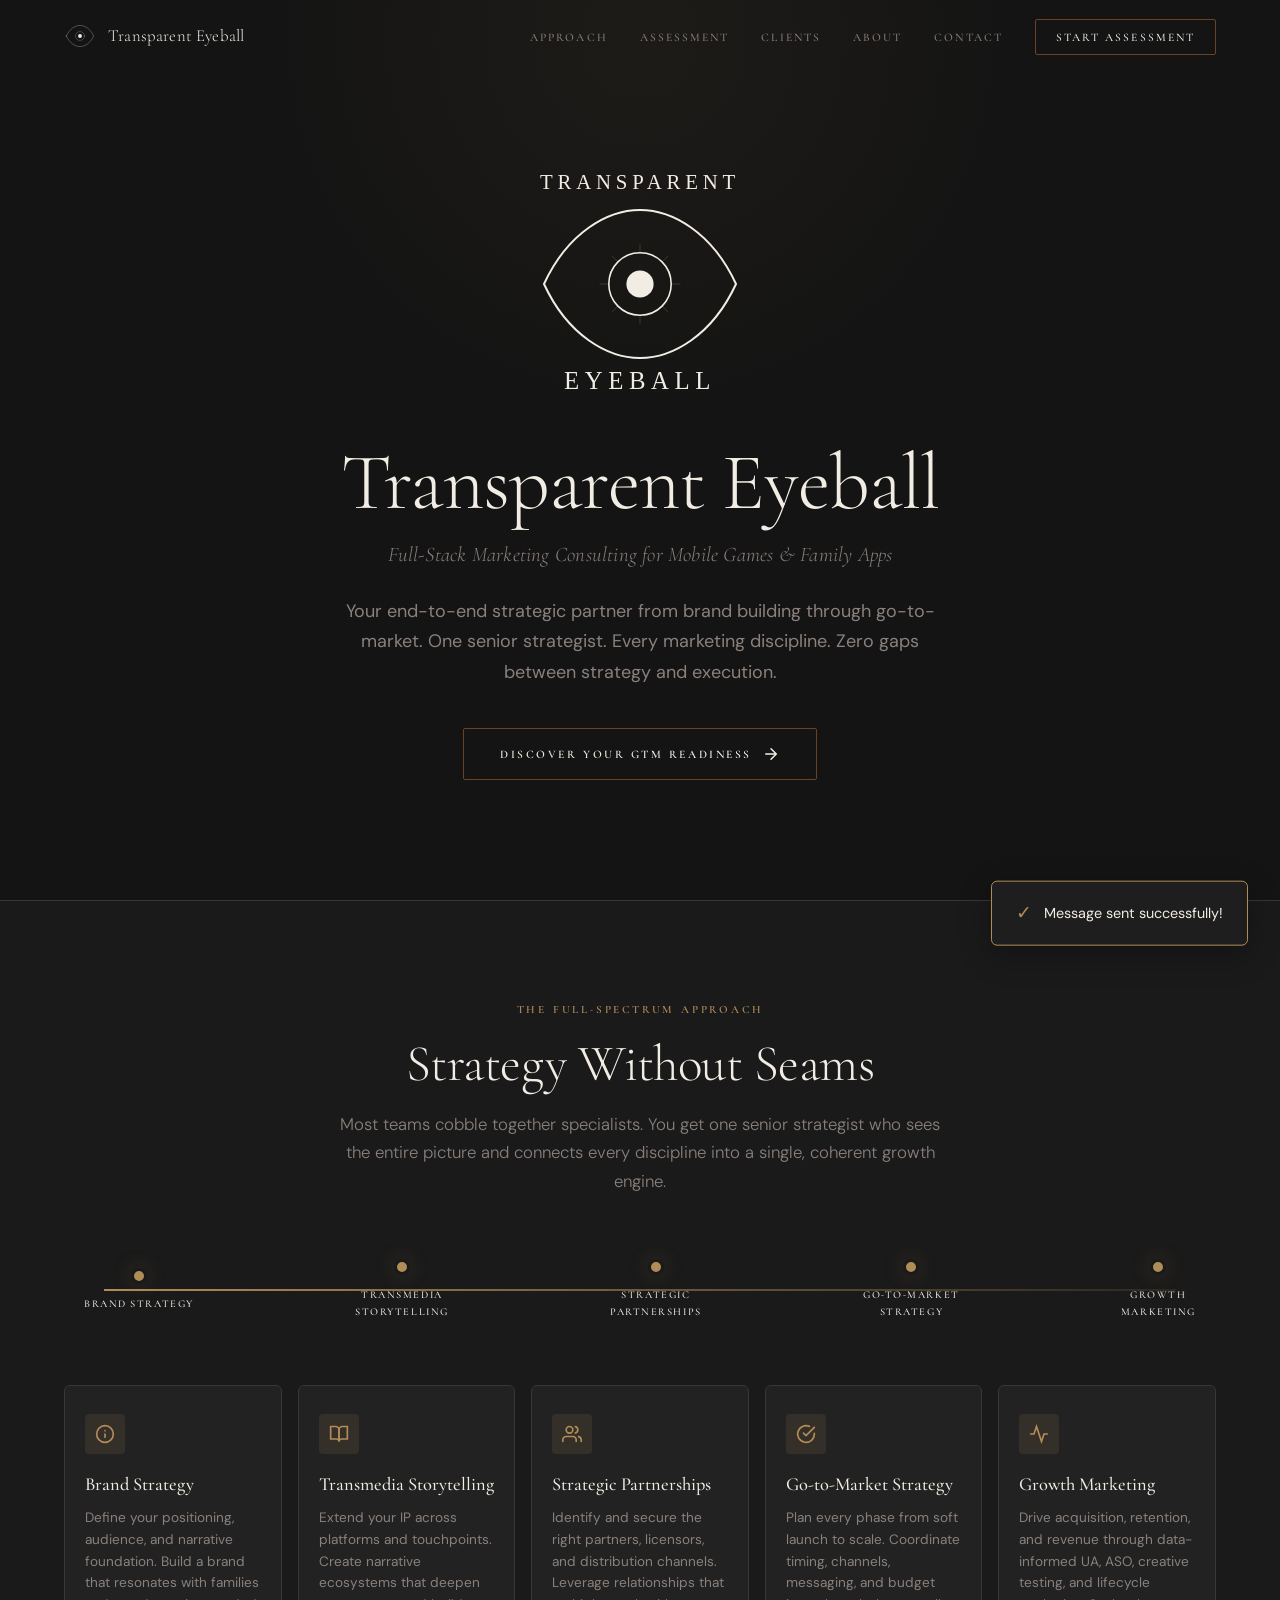
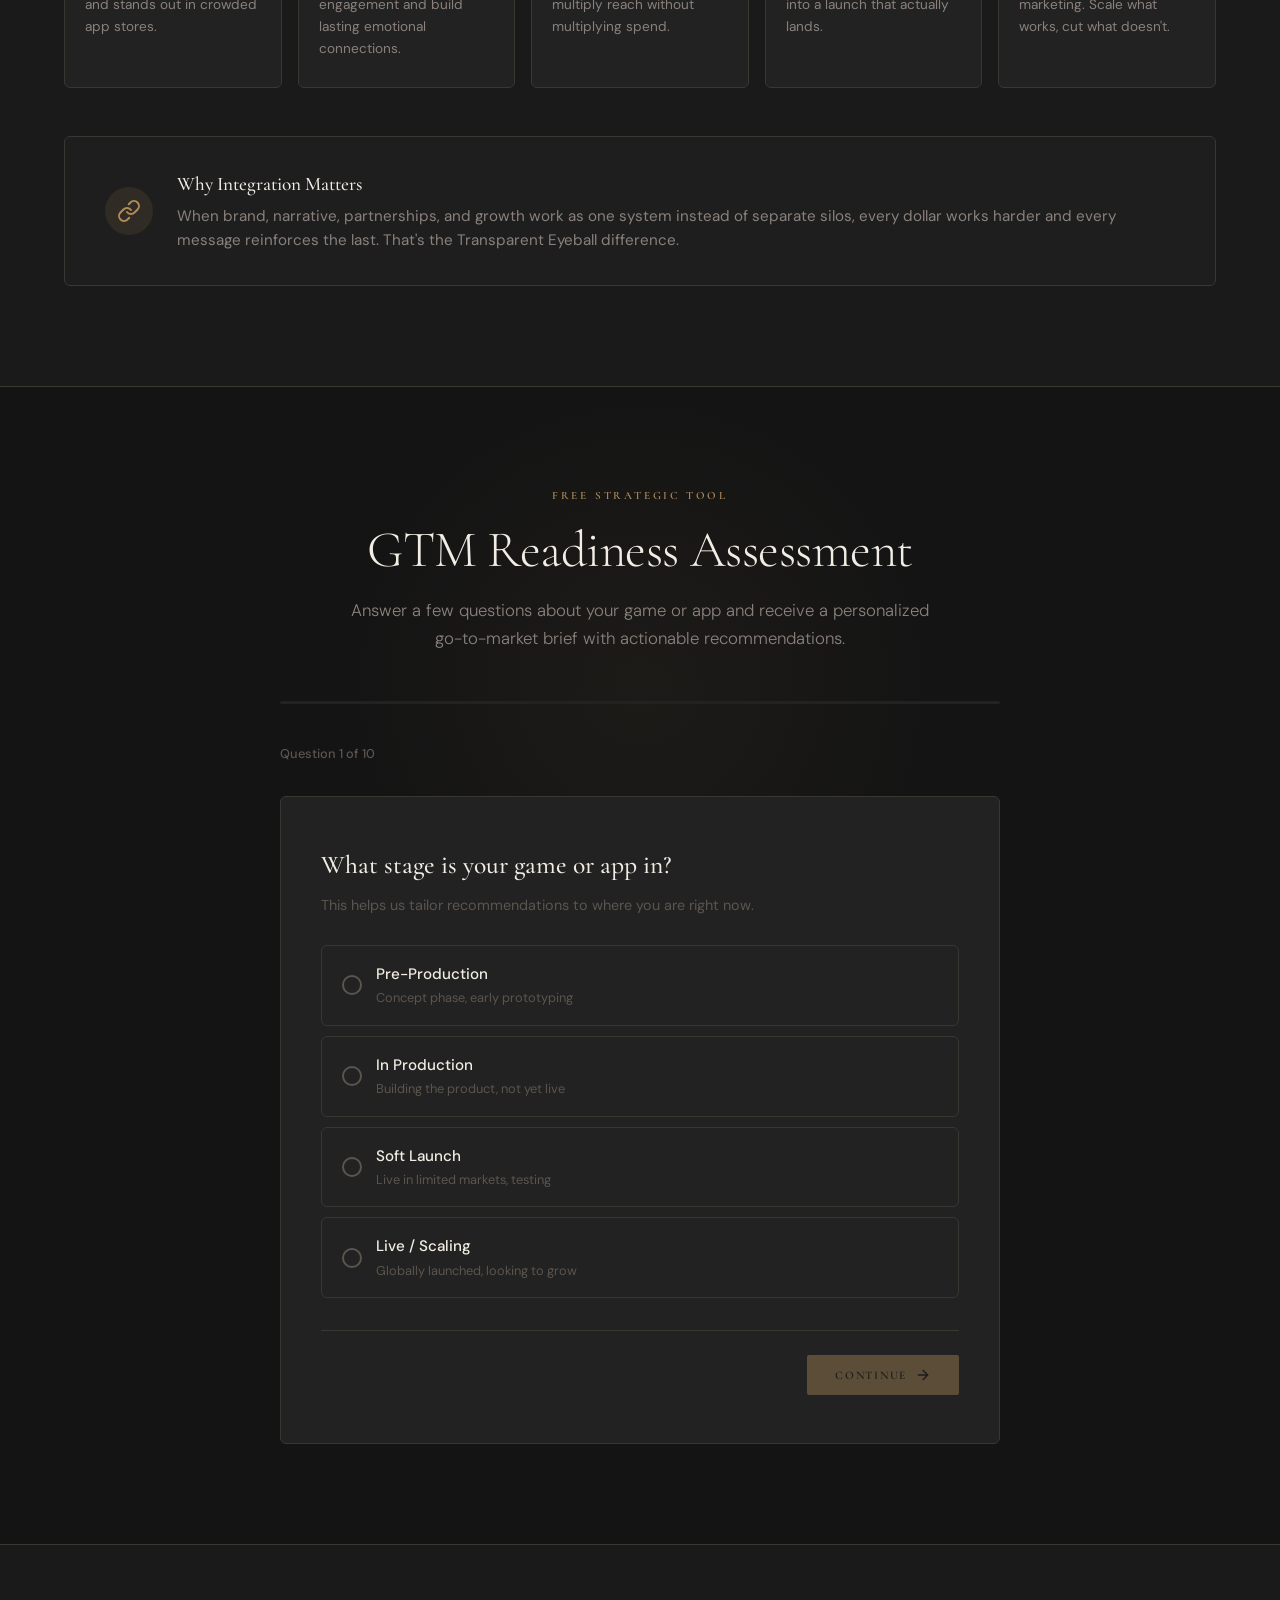
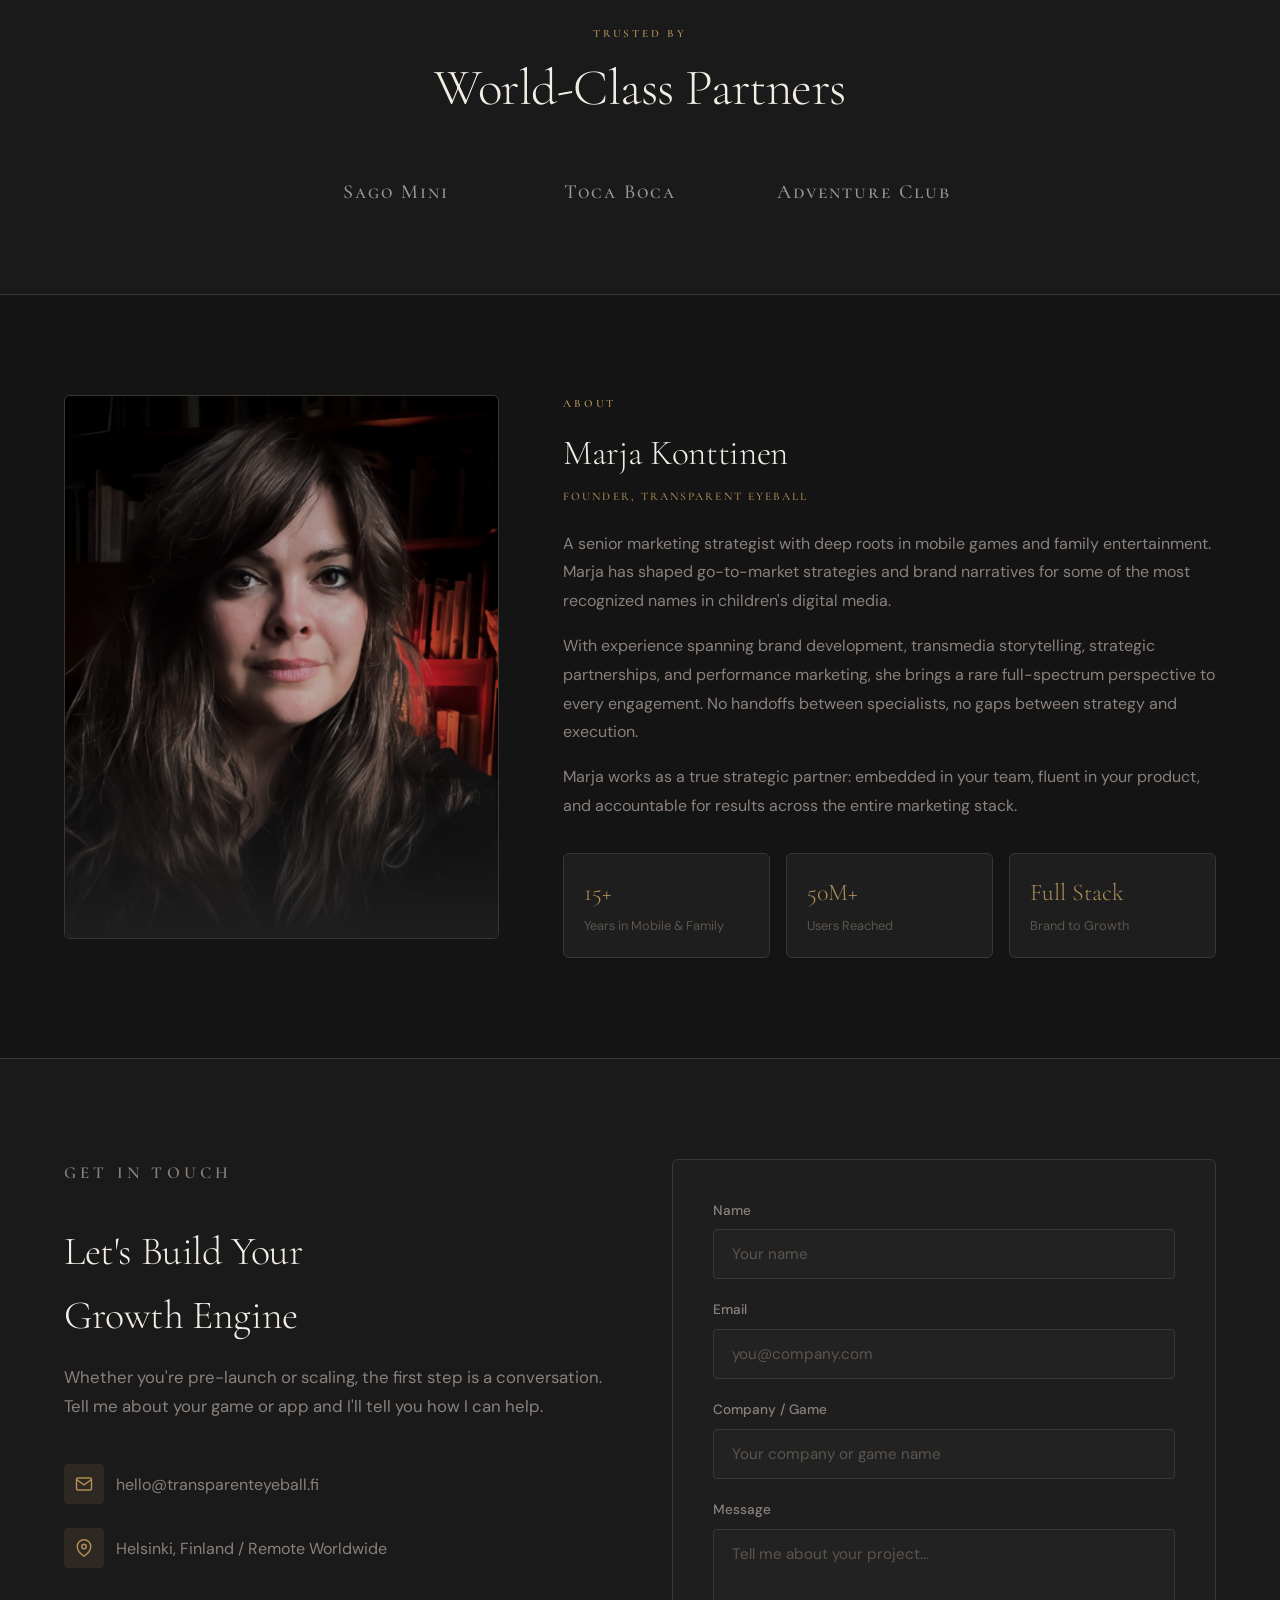
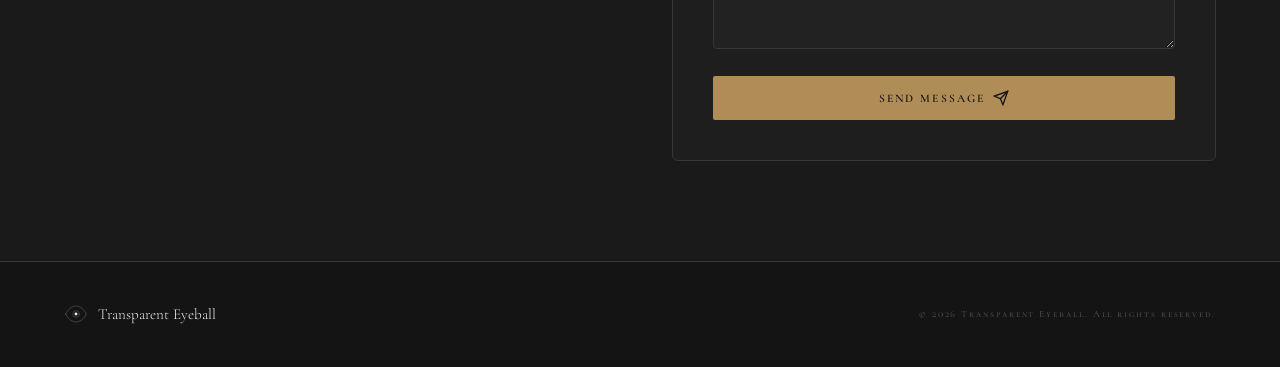
==== commit 49486dc9: "Rebrand website to Transparent Eyeball visual identity Apply new brand system: Cormorant Garamond/SC" ====
--- a/index.html
+++ b/index.html
@@ -7,26 +7,30 @@
 <meta name="description" content="Transparent Eyeball offers end-to-end marketing consulting for mobile games and family apps. From brand strategy through growth marketing — one senior partner, zero gaps.">
 <link rel="preconnect" href="https://fonts.googleapis.com">
 <link rel="preconnect" href="https://fonts.gstatic.com" crossorigin>
-<link href="https://fonts.googleapis.com/css2?family=Inter:wght@300;400;500;600;700&family=Space+Grotesk:wght@400;500;600;700&display=swap" rel="stylesheet">
+<link href="https://fonts.googleapis.com/css2?family=Cormorant+Garamond:ital,wght@0,300;0,400;0,500;1,300;1,400&family=Cormorant+SC:wght@400;500;600&family=DM+Sans:opsz,wght@9..40,300;9..40,400;9..40,500&family=JetBrains+Mono:wght@300;400&display=swap" rel="stylesheet">
 <style>
 /* ===== RESET & BASE ===== */
 *, *::before, *::after { margin: 0; padding: 0; box-sizing: border-box; }
 
 :root {
-  --bg-primary: #0e0c0a;
-  --bg-secondary: #151210;
-  --bg-tertiary: #1e1a17;
-  --bg-card: #171412;
-  --text-primary: #e8e2da;
-  --text-secondary: #a89e94;
-  --text-muted: #706860;
-  --accent: #b8a99a;
-  --accent-dim: rgba(184, 169, 154, 0.12);
-  --accent-glow: rgba(184, 169, 154, 0.06);
-  --border: rgba(255, 245, 235, 0.06);
-  --border-hover: rgba(255, 245, 235, 0.12);
-  --font-display: 'Space Grotesk', sans-serif;
-  --font-body: 'Inter', sans-serif;
+  --bg-primary: #141414;
+  --bg-secondary: #1a1a1a;
+  --bg-tertiary: #222222;
+  --bg-card: #1e1e1e;
+  --text-primary: #f2ede4;
+  --text-secondary: #8a817c;
+  --text-muted: #5c554e;
+  --accent: #b08d57;
+  --accent-dim: rgba(176, 141, 87, 0.12);
+  --accent-glow: rgba(176, 141, 87, 0.06);
+  --border: #3a3632;
+  --border-hover: rgba(176, 141, 87, 0.25);
+  --umber: #6b4226;
+  --walnut: #3d2b1f;
+  --font-display: 'Cormorant Garamond', serif;
+  --font-label: 'Cormorant SC', serif;
+  --font-body: 'DM Sans', sans-serif;
+  --font-mono: 'JetBrains Mono', monospace;
   --ease-out: cubic-bezier(0.16, 1, 0.3, 1);
   --ease-in-out: cubic-bezier(0.65, 0, 0.35, 1);
 }
@@ -89,16 +93,16 @@
   gap: 12px;
 }
 
-.nav-logo svg {
+.nav-logo svg, .nav-logo img {
   width: 32px;
   height: 32px;
 }
 
 .nav-logo span {
   font-family: var(--font-display);
-  font-weight: 600;
-  font-size: 1rem;
-  letter-spacing: -0.02em;
+  font-weight: 300;
+  font-size: 1.05rem;
+  letter-spacing: 0.01em;
 }
 
 .nav-links {
@@ -109,27 +113,34 @@
 }
 
 .nav-links a {
-  font-size: 0.875rem;
+  font-family: var(--font-label);
+  font-size: 0.72rem;
+  font-weight: 500;
+  letter-spacing: 0.18em;
+  text-transform: uppercase;
   color: var(--text-secondary);
   transition: color 0.2s;
-  font-weight: 400;
-}
-
-.nav-links a:hover { color: var(--text-primary); }
+}
+
+.nav-links a:hover { color: var(--accent); }
 
 .nav-cta {
-  background: var(--accent) !important;
-  color: var(--bg-primary) !important;
+  background: transparent !important;
+  color: var(--text-primary) !important;
+  border: 1px solid var(--umber) !important;
   padding: 10px 20px;
-  border-radius: 6px;
+  border-radius: 2px;
+  font-family: var(--font-label);
   font-weight: 600;
-  font-size: 0.875rem;
+  font-size: 0.72rem;
+  letter-spacing: 0.18em;
+  text-transform: uppercase;
   transition: all 0.2s;
 }
 
 .nav-cta:hover {
-  opacity: 0.9;
-  transform: translateY(-1px);
+  background: var(--umber) !important;
+  border-color: var(--umber) !important;
 }
 
 .mobile-menu-btn {
@@ -167,7 +178,8 @@
 
 .mobile-nav a {
   font-family: var(--font-display);
-  font-size: 1.5rem;
+  font-size: 1.8rem;
+  font-weight: 300;
   color: var(--text-secondary);
   transition: color 0.2s;
 }
@@ -215,28 +227,30 @@
   animation: fadeUp 0.8s var(--ease-out) 0.2s forwards;
 }
 
-.hero-logo svg {
-  width: 100px;
-  height: 100px;
+.hero-logo svg, .hero-logo img {
+  width: 240px;
+  height: 240px;
 }
 
 .hero h1 {
   font-family: var(--font-display);
-  font-size: clamp(2.5rem, 6vw, 4.5rem);
-  font-weight: 700;
-  letter-spacing: -0.03em;
-  line-height: 1.1;
-  margin-bottom: 8px;
+  font-size: clamp(2.8rem, 7vw, 5rem);
+  font-weight: 300;
+  letter-spacing: -0.015em;
+  line-height: 1.08;
+  margin-bottom: 12px;
   opacity: 0;
   animation: fadeUp 0.8s var(--ease-out) 0.35s forwards;
 }
 
 .hero-tagline {
-  font-size: clamp(1rem, 2vw, 1.25rem);
-  color: var(--accent);
-  font-weight: 500;
+  font-family: var(--font-display);
+  font-style: italic;
+  font-size: clamp(1rem, 2vw, 1.3rem);
+  color: var(--text-secondary);
+  font-weight: 300;
   margin-bottom: 24px;
-  letter-spacing: 0.02em;
+  letter-spacing: 0.01em;
   opacity: 0;
   animation: fadeUp 0.8s var(--ease-out) 0.5s forwards;
 }
@@ -255,21 +269,24 @@
   display: inline-flex;
   align-items: center;
   gap: 10px;
-  background: var(--accent);
-  color: var(--bg-primary);
-  padding: 16px 32px;
-  border-radius: 8px;
+  background: transparent;
+  color: var(--text-primary);
+  border: 1px solid var(--umber);
+  padding: 16px 36px;
+  border-radius: 2px;
+  font-family: var(--font-label);
   font-weight: 600;
-  font-size: 1.05rem;
-  letter-spacing: -0.01em;
+  font-size: 0.72rem;
+  letter-spacing: 0.22em;
+  text-transform: uppercase;
   transition: all 0.3s var(--ease-out);
   opacity: 0;
   animation: fadeUp 0.8s var(--ease-out) 0.8s forwards;
 }
 
 .hero-cta:hover {
-  transform: translateY(-2px);
-  box-shadow: 0 8px 30px rgba(184, 169, 154, 0.2);
+  background: var(--umber);
+  border-color: var(--umber);
 }
 
 .hero-cta svg {
@@ -288,9 +305,10 @@
 }
 
 .section-label {
-  font-size: 0.75rem;
+  font-family: var(--font-label);
+  font-size: 0.7rem;
   font-weight: 600;
-  letter-spacing: 0.15em;
+  letter-spacing: 0.25em;
   text-transform: uppercase;
   color: var(--accent);
   margin-bottom: 16px;
@@ -298,16 +316,17 @@
 
 .section-title {
   font-family: var(--font-display);
-  font-size: clamp(2rem, 4vw, 3rem);
-  font-weight: 700;
-  letter-spacing: -0.03em;
+  font-size: clamp(2rem, 4vw, 3.2rem);
+  font-weight: 300;
+  letter-spacing: -0.01em;
   line-height: 1.15;
   margin-bottom: 16px;
 }
 
 .section-subtitle {
   color: var(--text-secondary);
-  font-size: 1.125rem;
+  font-size: 1.05rem;
+  font-weight: 300;
   line-height: 1.7;
   max-width: 600px;
 }
@@ -368,14 +387,15 @@
   border-radius: 50%;
   background: var(--accent);
   border: 3px solid var(--bg-secondary);
-  box-shadow: 0 0 20px rgba(184, 169, 154, 0.25);
+  box-shadow: 0 0 20px rgba(176, 141, 87, 0.25);
 }
 
 .continuum-label {
-  font-family: var(--font-display);
-  font-size: 0.75rem;
-  font-weight: 600;
-  letter-spacing: 0.02em;
+  font-family: var(--font-label);
+  font-size: 0.65rem;
+  font-weight: 500;
+  letter-spacing: 0.15em;
+  text-transform: uppercase;
   text-align: center;
   white-space: nowrap;
   color: var(--text-primary);
@@ -389,9 +409,9 @@
 }
 
 .capability-card {
-  background: var(--bg-card);
+  background: var(--bg-tertiary);
   border: 1px solid var(--border);
-  border-radius: 12px;
+  border-radius: 6px;
   padding: 28px 20px;
   transition: all 0.3s var(--ease-out);
   position: relative;
@@ -420,7 +440,7 @@
 .capability-icon {
   width: 40px;
   height: 40px;
-  border-radius: 8px;
+  border-radius: 4px;
   background: var(--accent-dim);
   display: flex;
   align-items: center;
@@ -431,10 +451,10 @@
 
 .capability-card h3 {
   font-family: var(--font-display);
-  font-size: 1rem;
-  font-weight: 600;
+  font-size: 1.15rem;
+  font-weight: 500;
   margin-bottom: 8px;
-  letter-spacing: -0.01em;
+  letter-spacing: 0;
 }
 
 .capability-card p {
@@ -448,7 +468,7 @@
   margin-top: 48px;
   background: var(--bg-card);
   border: 1px solid var(--border);
-  border-radius: 12px;
+  border-radius: 6px;
   padding: 32px 40px;
   display: flex;
   align-items: center;
@@ -469,8 +489,8 @@
 
 .integrated-callout h3 {
   font-family: var(--font-display);
-  font-size: 1.1rem;
-  font-weight: 600;
+  font-size: 1.2rem;
+  font-weight: 500;
   margin-bottom: 4px;
 }
 
@@ -546,9 +566,9 @@
 
 /* Assessment card */
 .assessment-card {
-  background: var(--bg-card);
+  background: var(--bg-tertiary);
   border: 1px solid var(--border);
-  border-radius: 16px;
+  border-radius: 6px;
   padding: 48px 40px;
   min-height: 400px;
   display: flex;
@@ -557,10 +577,10 @@
 
 .assessment-question {
   font-family: var(--font-display);
-  font-size: 1.5rem;
-  font-weight: 600;
+  font-size: 1.6rem;
+  font-weight: 500;
   margin-bottom: 8px;
-  letter-spacing: -0.02em;
+  letter-spacing: 0;
 }
 
 .assessment-hint {
@@ -586,7 +606,7 @@
   gap: 14px;
   padding: 16px 20px;
   border: 1px solid var(--border);
-  border-radius: 10px;
+  border-radius: 6px;
   cursor: pointer;
   transition: all 0.2s;
   user-select: none;
@@ -672,7 +692,7 @@
   width: 100%;
   padding: 16px 20px;
   border: 1px solid var(--border);
-  border-radius: 10px;
+  border-radius: 6px;
   background: var(--bg-tertiary);
   color: var(--text-primary);
   font-size: 1rem;
@@ -705,7 +725,7 @@
   width: 100%;
   padding: 16px 20px;
   border: 1px solid var(--border);
-  border-radius: 10px;
+  border-radius: 6px;
   background: var(--bg-tertiary);
   color: var(--text-primary);
   font-size: 1rem;
@@ -746,9 +766,12 @@
   background: var(--accent);
   color: var(--bg-primary);
   padding: 12px 28px;
-  border-radius: 8px;
+  border-radius: 2px;
+  font-family: var(--font-label);
   font-weight: 600;
-  font-size: 0.95rem;
+  font-size: 0.72rem;
+  letter-spacing: 0.15em;
+  text-transform: uppercase;
   display: flex;
   align-items: center;
   gap: 8px;
@@ -756,8 +779,7 @@
 }
 
 .btn-next:hover {
-  transform: translateY(-1px);
-  box-shadow: 0 4px 16px rgba(184, 169, 154, 0.2);
+  opacity: 0.9;
 }
 
 .btn-next:disabled {
@@ -788,8 +810,8 @@
 
 .results-header h2 {
   font-family: var(--font-display);
-  font-size: 2rem;
-  font-weight: 700;
+  font-size: 2.2rem;
+  font-weight: 300;
   margin-bottom: 8px;
 }
 
@@ -807,7 +829,7 @@
   padding: 32px;
   background: var(--bg-card);
   border: 1px solid var(--border);
-  border-radius: 16px;
+  border-radius: 6px;
 }
 
 .score-circle {
@@ -845,13 +867,13 @@
   transform: translate(-50%, -50%);
   font-family: var(--font-display);
   font-size: 2rem;
-  font-weight: 700;
+  font-weight: 300;
 }
 
 .score-details h3 {
   font-family: var(--font-display);
-  font-size: 1.25rem;
-  font-weight: 600;
+  font-size: 1.35rem;
+  font-weight: 500;
   margin-bottom: 4px;
 }
 
@@ -867,8 +889,8 @@
 
 .results-section-title {
   font-family: var(--font-display);
-  font-size: 1.15rem;
-  font-weight: 600;
+  font-size: 1.25rem;
+  font-weight: 500;
   margin-bottom: 16px;
   display: flex;
   align-items: center;
@@ -889,14 +911,15 @@
   padding: 16px 20px;
   background: var(--bg-card);
   border: 1px solid var(--border);
-  border-radius: 10px;
+  border-radius: 6px;
   margin-bottom: 10px;
 }
 
 .roadmap-phase {
-  font-family: var(--font-display);
-  font-weight: 600;
-  font-size: 0.75rem;
+  font-family: var(--font-label);
+  font-weight: 500;
+  font-size: 0.7rem;
+  letter-spacing: 0.1em;
   color: var(--accent);
   white-space: nowrap;
   padding-top: 2px;
@@ -922,7 +945,7 @@
   padding: 14px 20px;
   background: rgba(255, 80, 80, 0.05);
   border: 1px solid rgba(255, 80, 80, 0.1);
-  border-radius: 10px;
+  border-radius: 6px;
   margin-bottom: 8px;
 }
 
@@ -949,20 +972,22 @@
   padding: 20px;
   background: var(--bg-card);
   border: 1px solid var(--border);
-  border-radius: 10px;
+  border-radius: 6px;
   text-align: center;
 }
 
 .benchmark-value {
   font-family: var(--font-display);
   font-size: 1.5rem;
-  font-weight: 700;
+  font-weight: 300;
   color: var(--accent);
   margin-bottom: 4px;
 }
 
 .benchmark-label {
-  font-size: 0.8rem;
+  font-family: var(--font-label);
+  font-size: 0.65rem;
+  letter-spacing: 0.1em;
   color: var(--text-muted);
 }
 
@@ -971,7 +996,7 @@
   padding: 28px;
   background: var(--bg-card);
   border: 2px solid var(--accent);
-  border-radius: 12px;
+  border-radius: 6px;
   position: relative;
   overflow: hidden;
 }
@@ -984,7 +1009,7 @@
   background: var(--accent);
   color: var(--bg-primary);
   font-size: 0.65rem;
-  font-weight: 700;
+  font-weight: 600;
   letter-spacing: 0.1em;
   padding: 4px 40px;
   transform: rotate(45deg);
@@ -992,8 +1017,8 @@
 
 .package-card h4 {
   font-family: var(--font-display);
-  font-size: 1.2rem;
-  font-weight: 600;
+  font-size: 1.3rem;
+  font-weight: 500;
   margin-bottom: 8px;
 }
 
@@ -1045,8 +1070,8 @@
 
 .next-step-num {
   font-family: var(--font-display);
-  font-weight: 700;
-  font-size: 1.25rem;
+  font-weight: 300;
+  font-size: 1.5rem;
   color: var(--accent);
   min-width: 32px;
 }
@@ -1078,15 +1103,17 @@
   background: var(--accent);
   color: var(--bg-primary);
   padding: 14px 28px;
-  border-radius: 8px;
+  border-radius: 2px;
+  font-family: var(--font-label);
   font-weight: 600;
-  font-size: 0.95rem;
+  font-size: 0.72rem;
+  letter-spacing: 0.15em;
+  text-transform: uppercase;
   transition: all 0.2s;
 }
 
 .btn-download:hover {
-  transform: translateY(-2px);
-  box-shadow: 0 4px 16px rgba(184, 169, 154, 0.2);
+  opacity: 0.9;
 }
 
 .btn-secondary {
@@ -1096,9 +1123,12 @@
   background: transparent;
   color: var(--text-primary);
   padding: 14px 28px;
-  border-radius: 8px;
+  border-radius: 2px;
+  font-family: var(--font-label);
   font-weight: 600;
-  font-size: 0.95rem;
+  font-size: 0.72rem;
+  letter-spacing: 0.15em;
+  text-transform: uppercase;
   border: 1px solid var(--border);
   transition: all 0.2s;
 }
@@ -1174,7 +1204,7 @@
 .about-image-frame {
   aspect-ratio: 4/5;
   background: var(--bg-tertiary);
-  border-radius: 16px;
+  border-radius: 6px;
   border: 1px solid var(--border);
   display: flex;
   align-items: center;
@@ -1202,7 +1232,7 @@
 .about-initials {
   font-family: var(--font-display);
   font-size: 4rem;
-  font-weight: 700;
+  font-weight: 300;
   color: var(--accent);
   opacity: 0.3;
 }
@@ -1211,17 +1241,20 @@
 
 .about-text h2 {
   font-family: var(--font-display);
-  font-size: 2rem;
-  font-weight: 700;
-  letter-spacing: -0.03em;
+  font-size: 2.2rem;
+  font-weight: 300;
+  letter-spacing: -0.01em;
   margin-bottom: 6px;
 }
 
 .about-role {
+  font-family: var(--font-label);
   color: var(--accent);
   font-weight: 500;
+  font-size: 0.72rem;
+  letter-spacing: 0.18em;
+  text-transform: uppercase;
   margin-bottom: 24px;
-  font-size: 1rem;
 }
 
 .about-bio {
@@ -1245,13 +1278,13 @@
   padding: 20px;
   background: var(--bg-card);
   border: 1px solid var(--border);
-  border-radius: 10px;
+  border-radius: 6px;
 }
 
 .about-stat-value {
   font-family: var(--font-display);
   font-size: 1.5rem;
-  font-weight: 700;
+  font-weight: 300;
   color: var(--accent);
   margin-bottom: 4px;
 }
@@ -1277,8 +1310,8 @@
 .contact-info h2 {
   font-family: var(--font-display);
   font-size: 2.5rem;
-  font-weight: 700;
-  letter-spacing: -0.03em;
+  font-weight: 300;
+  letter-spacing: -0.01em;
   margin-bottom: 16px;
 }
 
@@ -1300,7 +1333,7 @@
 .contact-detail-icon {
   width: 40px;
   height: 40px;
-  border-radius: 8px;
+  border-radius: 4px;
   background: var(--accent-dim);
   display: flex;
   align-items: center;
@@ -1312,7 +1345,7 @@
 .contact-form {
   background: var(--bg-card);
   border: 1px solid var(--border);
-  border-radius: 16px;
+  border-radius: 6px;
   padding: 40px;
 }
 
@@ -1332,7 +1365,7 @@
   width: 100%;
   padding: 14px 18px;
   border: 1px solid var(--border);
-  border-radius: 8px;
+  border-radius: 4px;
   background: var(--bg-tertiary);
   color: var(--text-primary);
   font-size: 0.95rem;
@@ -1358,9 +1391,12 @@
   background: var(--accent);
   color: var(--bg-primary);
   padding: 14px;
-  border-radius: 8px;
+  border-radius: 2px;
+  font-family: var(--font-label);
   font-weight: 600;
-  font-size: 1rem;
+  font-size: 0.72rem;
+  letter-spacing: 0.18em;
+  text-transform: uppercase;
   transition: all 0.2s;
   display: flex;
   align-items: center;
@@ -1369,8 +1405,7 @@
 }
 
 .form-submit:hover {
-  transform: translateY(-1px);
-  box-shadow: 0 4px 16px rgba(184, 169, 154, 0.2);
+  opacity: 0.9;
 }
 
 /* ===== FOOTER ===== */
@@ -1391,19 +1426,21 @@
   gap: 10px;
 }
 
-.footer-logo svg {
+.footer-logo svg, .footer-logo img {
   width: 24px;
   height: 24px;
 }
 
 .footer-logo span {
   font-family: var(--font-display);
-  font-weight: 600;
-  font-size: 0.9rem;
+  font-weight: 300;
+  font-size: 0.95rem;
 }
 
 .footer-copy {
-  font-size: 0.8rem;
+  font-family: var(--font-label);
+  font-size: 0.6rem;
+  letter-spacing: 0.2em;
   color: var(--text-muted);
 }
 
@@ -1559,7 +1596,7 @@
   right: 32px;
   background: var(--bg-card);
   border: 1px solid var(--accent);
-  border-radius: 10px;
+  border-radius: 6px;
   padding: 16px 24px;
   display: flex;
   align-items: center;
@@ -1583,22 +1620,7 @@
 <nav id="navbar">
   <div class="container">
     <a href="#" class="nav-logo">
-      <svg viewBox="0 0 40 40" fill="none" xmlns="http://www.w3.org/2000/svg">
-        <!-- Woodcut-style eye -->
-        <ellipse cx="20" cy="20" rx="18" ry="12" stroke="#e8e2da" stroke-width="1.5" fill="none"/>
-        <ellipse cx="20" cy="20" rx="15" ry="10" stroke="#e8e2da" stroke-width="0.8" fill="none"/>
-        <circle cx="20" cy="20" r="7" stroke="#e8e2da" stroke-width="1.2" fill="none"/>
-        <circle cx="20" cy="20" r="4" stroke="#e8e2da" stroke-width="1" fill="none"/>
-        <circle cx="20" cy="20" r="2" fill="#e8e2da"/>
-        <!-- Radiating lines from pupil -->
-        <line x1="20" y1="13" x2="20" y2="9" stroke="#e8e2da" stroke-width="0.7" stroke-linecap="round"/>
-        <line x1="24" y1="14" x2="26" y2="10" stroke="#e8e2da" stroke-width="0.7" stroke-linecap="round"/>
-        <line x1="27" y1="17" x2="30" y2="14" stroke="#e8e2da" stroke-width="0.7" stroke-linecap="round"/>
-        <line x1="16" y1="14" x2="14" y2="10" stroke="#e8e2da" stroke-width="0.7" stroke-linecap="round"/>
-        <line x1="13" y1="17" x2="10" y2="14" stroke="#e8e2da" stroke-width="0.7" stroke-linecap="round"/>
-        <!-- Upper lid detail -->
-        <path d="M5 20 Q12 10 20 8 Q28 10 35 20" stroke="#e8e2da" stroke-width="0.6" fill="none"/>
-      </svg>
+      <img src="logo-eye.svg" alt="Transparent Eyeball" style="width:32px;height:32px;">
       <span>Transparent Eyeball</span>
     </a>
     <ul class="nav-links">
@@ -1629,37 +1651,7 @@
 <!-- ===== HERO ===== -->
 <section class="hero" id="hero">
   <div class="hero-logo">
-    <svg viewBox="0 0 120 120" fill="none" xmlns="http://www.w3.org/2000/svg">
-      <!-- Woodcut-style eye illustration -->
-      <!-- Outer eye shape - layered eyelids -->
-      <ellipse cx="60" cy="60" rx="54" ry="36" stroke="#e8e2da" stroke-width="1.8" fill="none"/>
-      <ellipse cx="60" cy="60" rx="48" ry="31" stroke="#e8e2da" stroke-width="1" fill="none" opacity="0.6"/>
-      <ellipse cx="60" cy="60" rx="42" ry="26" stroke="#e8e2da" stroke-width="0.8" fill="none" opacity="0.4"/>
-      <!-- Iris with concentric circles -->
-      <circle cx="60" cy="60" r="22" stroke="#e8e2da" stroke-width="1.5" fill="none"/>
-      <circle cx="60" cy="60" r="18" stroke="#e8e2da" stroke-width="0.8" fill="none" opacity="0.5"/>
-      <circle cx="60" cy="60" r="14" stroke="#e8e2da" stroke-width="1" fill="none"/>
-      <!-- Pupil -->
-      <circle cx="60" cy="60" r="8" fill="#e8e2da"/>
-      <circle cx="57" cy="57" r="2.5" fill="#0e0c0a"/>
-      <!-- Radiating lines from pupil (woodcut style) -->
-      <line x1="60" y1="38" x2="60" y2="26" stroke="#e8e2da" stroke-width="1" stroke-linecap="round"/>
-      <line x1="67" y1="39" x2="72" y2="28" stroke="#e8e2da" stroke-width="1" stroke-linecap="round"/>
-      <line x1="73" y1="43" x2="82" y2="34" stroke="#e8e2da" stroke-width="1" stroke-linecap="round"/>
-      <line x1="78" y1="50" x2="88" y2="44" stroke="#e8e2da" stroke-width="1" stroke-linecap="round"/>
-      <line x1="53" y1="39" x2="48" y2="28" stroke="#e8e2da" stroke-width="1" stroke-linecap="round"/>
-      <line x1="47" y1="43" x2="38" y2="34" stroke="#e8e2da" stroke-width="1" stroke-linecap="round"/>
-      <line x1="42" y1="50" x2="32" y2="44" stroke="#e8e2da" stroke-width="1" stroke-linecap="round"/>
-      <!-- Lower radiating lines -->
-      <line x1="60" y1="82" x2="60" y2="92" stroke="#e8e2da" stroke-width="0.8" stroke-linecap="round" opacity="0.5"/>
-      <line x1="67" y1="80" x2="72" y2="90" stroke="#e8e2da" stroke-width="0.8" stroke-linecap="round" opacity="0.5"/>
-      <line x1="53" y1="80" x2="48" y2="90" stroke="#e8e2da" stroke-width="0.8" stroke-linecap="round" opacity="0.5"/>
-      <!-- Upper eyelid detail curves -->
-      <path d="M12 60 Q30 30 60 24 Q90 30 108 60" stroke="#e8e2da" stroke-width="1.2" fill="none"/>
-      <path d="M18 58 Q35 34 60 28 Q85 34 102 58" stroke="#e8e2da" stroke-width="0.6" fill="none" opacity="0.4"/>
-      <!-- Lower eyelid detail -->
-      <path d="M12 60 Q30 88 60 94 Q90 88 108 60" stroke="#e8e2da" stroke-width="0.6" fill="none" opacity="0.3"/>
-    </svg>
+    <img src="logo.svg" alt="Transparent Eyeball" style="width:240px;height:240px;">
   </div>
   <h1>Transparent Eyeball</h1>
   <p class="hero-tagline">Full-Stack Marketing Consulting for Mobile Games & Family Apps</p>
@@ -1785,21 +1777,21 @@
       <div class="client-logo">
         <div class="client-logo-img">
           <svg viewBox="0 0 160 48" fill="none" xmlns="http://www.w3.org/2000/svg">
-            <text x="80" y="32" text-anchor="middle" font-family="Space Grotesk, sans-serif" font-weight="600" font-size="20" fill="#f0eff4">Sago Mini</text>
+            <text x="80" y="32" text-anchor="middle" font-family="Cormorant SC, Cormorant Garamond, Georgia, serif" font-weight="500" font-size="20" fill="#f2ede4" letter-spacing="2">Sago Mini</text>
           </svg>
         </div>
       </div>
       <div class="client-logo">
         <div class="client-logo-img">
           <svg viewBox="0 0 160 48" fill="none" xmlns="http://www.w3.org/2000/svg">
-            <text x="80" y="32" text-anchor="middle" font-family="Space Grotesk, sans-serif" font-weight="600" font-size="20" fill="#f0eff4">Toca Boca</text>
+            <text x="80" y="32" text-anchor="middle" font-family="Cormorant SC, Cormorant Garamond, Georgia, serif" font-weight="500" font-size="20" fill="#f2ede4" letter-spacing="2">Toca Boca</text>
           </svg>
         </div>
       </div>
       <div class="client-logo">
         <div class="client-logo-img">
           <svg viewBox="0 0 200 48" fill="none" xmlns="http://www.w3.org/2000/svg">
-            <text x="100" y="32" text-anchor="middle" font-family="Space Grotesk, sans-serif" font-weight="600" font-size="20" fill="#f0eff4">Adventure Club</text>
+            <text x="100" y="32" text-anchor="middle" font-family="Cormorant SC, Cormorant Garamond, Georgia, serif" font-weight="500" font-size="20" fill="#f2ede4" letter-spacing="2">Adventure Club</text>
           </svg>
         </div>
       </div>
@@ -1898,12 +1890,7 @@
   <div class="container">
     <div class="footer-content">
       <div class="footer-logo">
-        <svg viewBox="0 0 40 40" fill="none" xmlns="http://www.w3.org/2000/svg">
-          <ellipse cx="20" cy="20" rx="18" ry="12" stroke="#e8e2da" stroke-width="1.2" fill="none"/>
-          <circle cx="20" cy="20" r="7" stroke="#e8e2da" stroke-width="1" fill="none"/>
-          <circle cx="20" cy="20" r="3" fill="#e8e2da"/>
-          <path d="M5 20 Q12 10 20 8 Q28 10 35 20" stroke="#e8e2da" stroke-width="0.8" fill="none"/>
-        </svg>
+        <img src="logo-eye.svg" alt="Transparent Eyeball" style="width:24px;height:24px;">
         <span>Transparent Eyeball</span>
       </div>
       <p class="footer-copy">&copy; 2026 Transparent Eyeball. All rights reserved.</p>
@@ -2630,39 +2617,39 @@
 <meta charset="UTF-8">
 <title>GTM Readiness Brief — ${contact.company || 'Transparent Eyeball'}</title>
 <style>
-  @import url('https://fonts.googleapis.com/css2?family=Inter:wght@300;400;500;600;700&family=Space+Grotesk:wght@400;500;600;700&display=swap');
+  @import url('https://fonts.googleapis.com/css2?family=Cormorant+Garamond:wght@300;400;500&family=Cormorant+SC:wght@400;500;600&family=DM+Sans:opsz,wght@9..40,300;9..40,400;9..40,500&family=JetBrains+Mono:wght@300&display=swap');
   * { margin: 0; padding: 0; box-sizing: border-box; }
-  body { font-family: 'Inter', sans-serif; background: #fff; color: #1a1a2e; padding: 48px; line-height: 1.6; max-width: 800px; margin: 0 auto; }
-  .header { display: flex; justify-content: space-between; align-items: flex-start; border-bottom: 2px solid #b8a99a; padding-bottom: 24px; margin-bottom: 32px; }
-  .logo-area h1 { font-family: 'Space Grotesk', sans-serif; font-size: 20px; font-weight: 700; }
+  body { font-family: 'DM Sans', sans-serif; background: #fff; color: #1a1a1a; padding: 48px; line-height: 1.6; max-width: 800px; margin: 0 auto; font-weight: 300; }
+  .header { display: flex; justify-content: space-between; align-items: flex-start; border-bottom: 2px solid #b08d57; padding-bottom: 24px; margin-bottom: 32px; }
+  .logo-area h1 { font-family: 'Cormorant Garamond', serif; font-size: 20px; font-weight: 300; }
   .logo-area p { color: #666; font-size: 12px; }
   .brief-for { text-align: right; }
-  .brief-for h2 { font-family: 'Space Grotesk', sans-serif; font-size: 14px; color: #666; font-weight: 500; }
-  .brief-for p { font-size: 14px; font-weight: 600; }
-  .score-bar { background: #f0f0f0; border-radius: 20px; height: 24px; margin: 16px 0; position: relative; overflow: hidden; }
-  .score-fill { height: 100%; background: linear-gradient(90deg, #b8a99a, #96877a); border-radius: 20px; }
+  .brief-for h2 { font-family: 'Cormorant SC', serif; font-size: 14px; color: #666; font-weight: 500; letter-spacing: 0.1em; }
+  .brief-for p { font-size: 14px; font-weight: 500; }
+  .score-bar { background: #f0f0f0; border-radius: 6px; height: 24px; margin: 16px 0; position: relative; overflow: hidden; }
+  .score-fill { height: 100%; background: linear-gradient(90deg, #b08d57, #8b6240); border-radius: 6px; }
   .score-text { display: flex; justify-content: space-between; font-size: 13px; color: #666; }
   .section { margin-bottom: 28px; }
-  .section h3 { font-family: 'Space Grotesk', sans-serif; font-size: 16px; font-weight: 600; margin-bottom: 12px; padding-bottom: 6px; border-bottom: 1px solid #eee; }
-  .roadmap-item { display: flex; gap: 16px; margin-bottom: 12px; padding: 12px; background: #fafafa; border-radius: 8px; }
-  .phase-label { font-family: 'Space Grotesk', sans-serif; font-weight: 600; font-size: 12px; color: #666; min-width: 60px; }
-  .roadmap-title { font-weight: 600; font-size: 14px; }
+  .section h3 { font-family: 'Cormorant SC', serif; font-size: 16px; font-weight: 500; letter-spacing: 0.1em; margin-bottom: 12px; padding-bottom: 6px; border-bottom: 1px solid #eee; }
+  .roadmap-item { display: flex; gap: 16px; margin-bottom: 12px; padding: 12px; background: #fafafa; border-radius: 6px; }
+  .phase-label { font-family: 'Cormorant SC', serif; font-weight: 500; font-size: 12px; color: #666; min-width: 60px; letter-spacing: 0.05em; }
+  .roadmap-title { font-weight: 500; font-size: 14px; }
   .roadmap-desc { font-size: 13px; color: #555; }
   .risk { padding: 10px 14px; background: #fff5f5; border-left: 3px solid #ff5050; margin-bottom: 8px; font-size: 13px; color: #555; border-radius: 0 6px 6px 0; }
   .benchmarks { display: grid; grid-template-columns: repeat(3, 1fr); gap: 12px; }
-  .bench { text-align: center; padding: 16px; background: #fafafa; border-radius: 8px; }
-  .bench-value { font-family: 'Space Grotesk', sans-serif; font-size: 18px; font-weight: 700; color: #1a1a2e; }
+  .bench { text-align: center; padding: 16px; background: #fafafa; border-radius: 6px; }
+  .bench-value { font-family: 'Cormorant Garamond', serif; font-size: 18px; font-weight: 500; color: #1a1a1a; }
   .bench-label { font-size: 11px; color: #888; }
-  .package { padding: 20px; border: 2px solid #b8a99a; border-radius: 10px; background: #f5f0eb; }
-  .package h4 { font-family: 'Space Grotesk', sans-serif; font-size: 16px; margin-bottom: 4px; }
+  .package { padding: 20px; border: 2px solid #b08d57; border-radius: 6px; background: #f5f0eb; }
+  .package h4 { font-family: 'Cormorant Garamond', serif; font-size: 16px; font-weight: 500; margin-bottom: 4px; }
   .package p { font-size: 13px; color: #555; margin-bottom: 12px; }
   .package li { font-size: 13px; margin-left: 16px; margin-bottom: 4px; }
   .next-step { display: flex; gap: 12px; padding: 10px 0; border-bottom: 1px solid #eee; }
-  .step-num { font-family: 'Space Grotesk', sans-serif; font-weight: 700; font-size: 16px; color: #96877a; min-width: 24px; }
-  .step-title { font-weight: 600; font-size: 13px; }
+  .step-num { font-family: 'Cormorant Garamond', serif; font-weight: 300; font-size: 16px; color: #b08d57; min-width: 24px; }
+  .step-title { font-weight: 500; font-size: 13px; }
   .step-desc { font-size: 12px; color: #666; }
-  .footer { margin-top: 40px; padding-top: 20px; border-top: 2px solid #b8a99a; text-align: center; font-size: 12px; color: #888; }
-  .footer a { color: #1a1a2e; font-weight: 600; }
+  .footer { margin-top: 40px; padding-top: 20px; border-top: 2px solid #b08d57; text-align: center; font-size: 12px; color: #888; }
+  .footer a { color: #1a1a1a; font-weight: 500; }
   .summary-grid { display: grid; grid-template-columns: 1fr 1fr; gap: 8px; margin-bottom: 20px; font-size: 13px; }
   .summary-item { padding: 8px 12px; background: #fafafa; border-radius: 6px; }
   .summary-label { color: #888; font-size: 11px; }
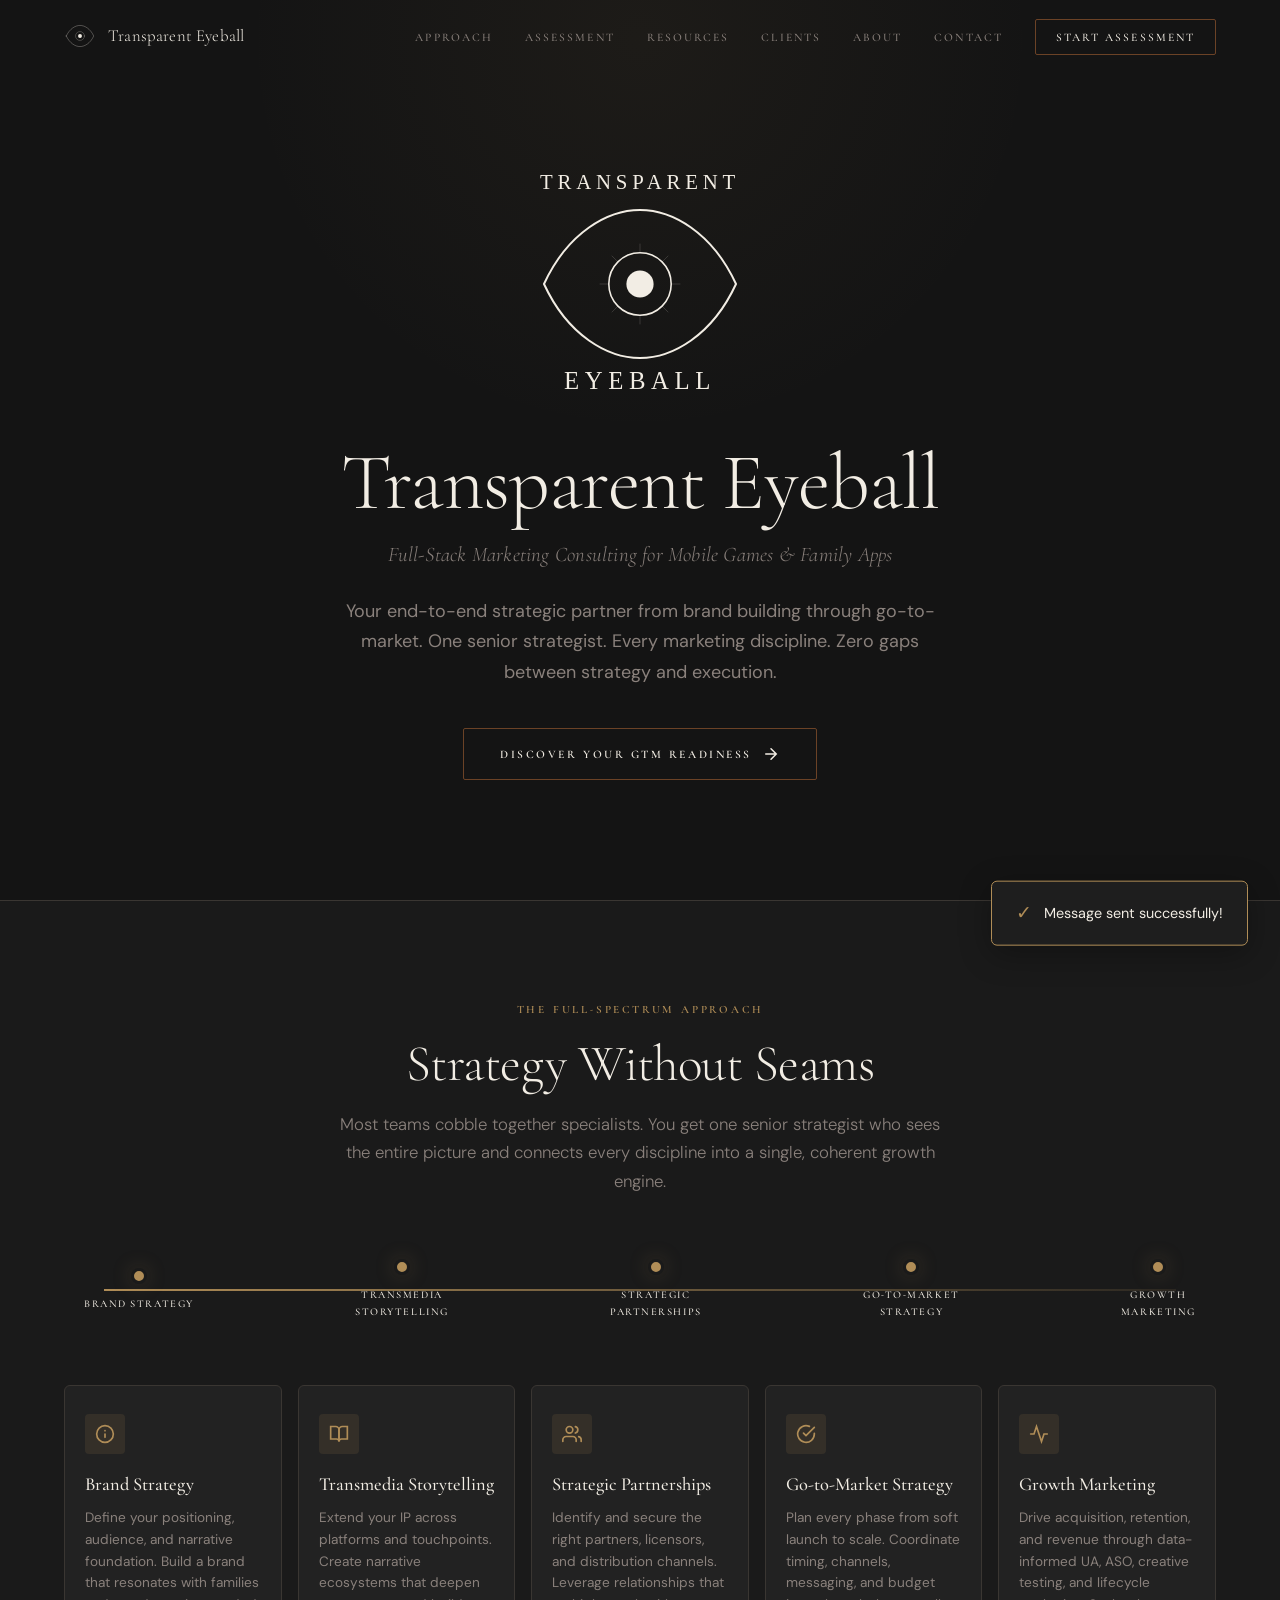
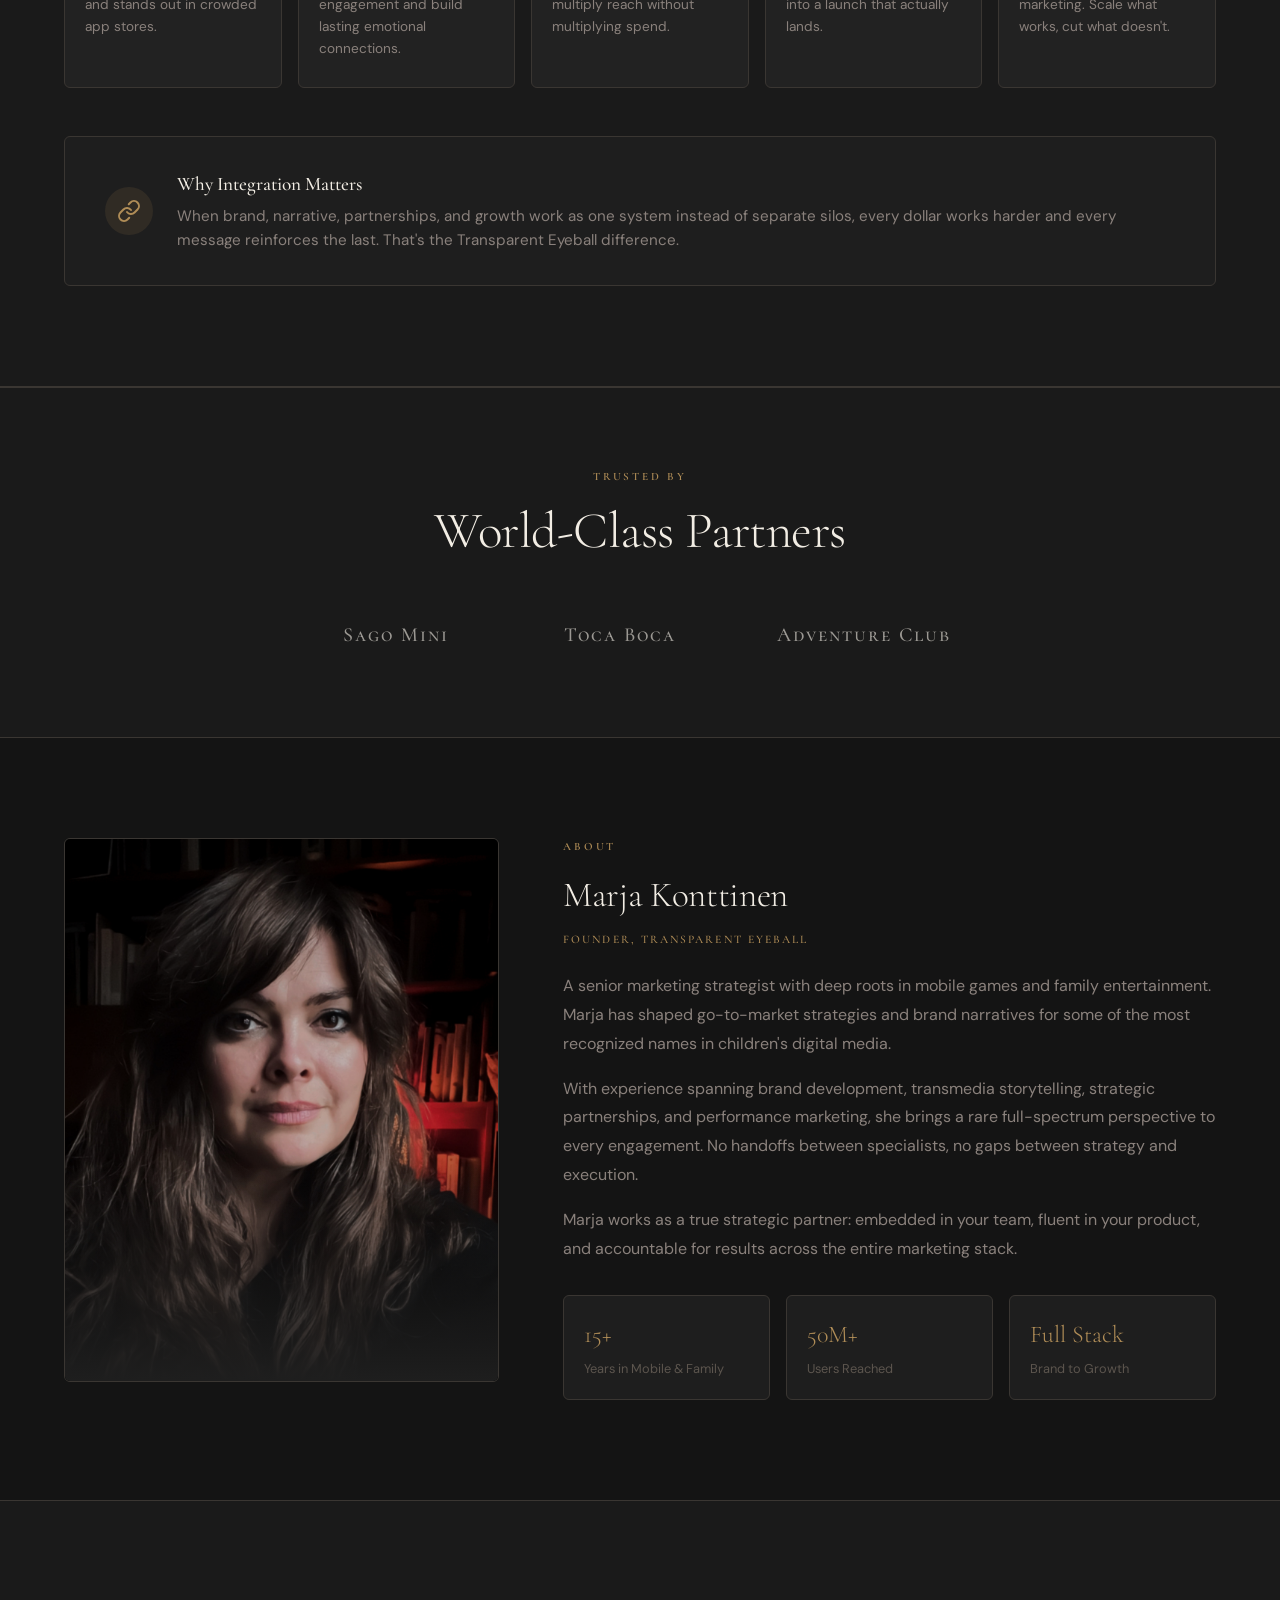
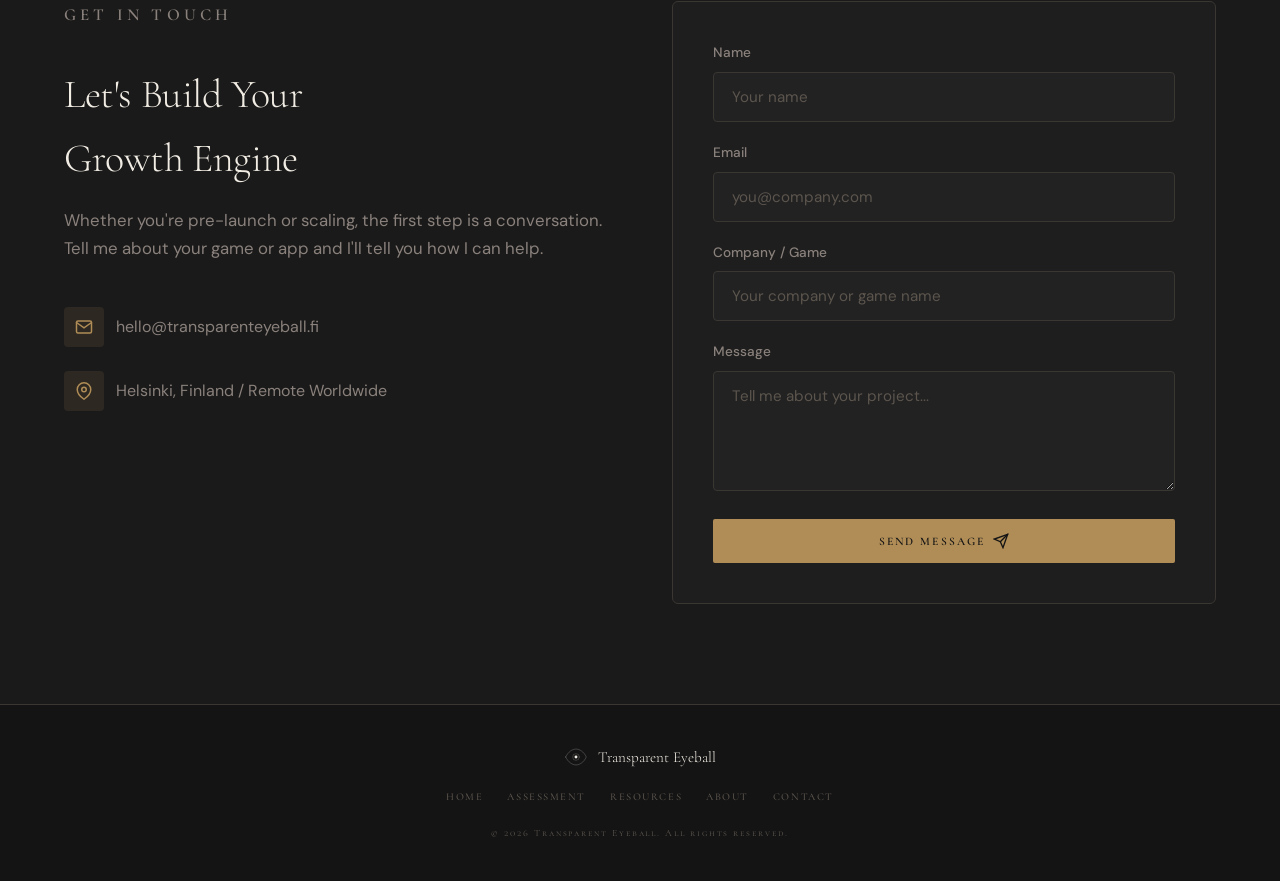
==== commit 1210f3a0: "Decompose monolithic site into multi-page architecture with GTM lifecycle taxonomy - Extract CSS, JS" ====
--- a/index.html
+++ b/index.html
@@ -3,1633 +3,78 @@
 <head>
 <meta charset="UTF-8">
 <meta name="viewport" content="width=device-width, initial-scale=1.0">
-<title>Transparent Eyeball — Full-Stack Marketing Consulting for Mobile Games & Family Apps</title>
-<meta name="description" content="Transparent Eyeball offers end-to-end marketing consulting for mobile games and family apps. From brand strategy through growth marketing — one senior partner, zero gaps.">
+<title>Transparent Eyeball — GTM Strategy for Games & Apps</title>
+<meta name="description" content="Full-stack marketing consulting for mobile games and family apps. From brand strategy through growth marketing — one senior partner, zero gaps.">
+<link rel="canonical" href="https://www.transparenteyeball.fi/">
+
+<!-- Open Graph -->
+<meta property="og:title" content="Transparent Eyeball — GTM Strategy for Games & Apps">
+<meta property="og:description" content="Full-stack marketing consulting for mobile games and family apps. One senior strategist, every discipline, zero gaps.">
+<meta property="og:url" content="https://www.transparenteyeball.fi/">
+<meta property="og:type" content="website">
+<meta property="og:site_name" content="Transparent Eyeball">
+
+<!-- Twitter Card -->
+<meta name="twitter:card" content="summary">
+<meta name="twitter:title" content="Transparent Eyeball — GTM Strategy for Games & Apps">
+<meta name="twitter:description" content="Full-stack marketing consulting for mobile games and family apps. One senior strategist, every discipline, zero gaps.">
+
+<!-- Fonts -->
 <link rel="preconnect" href="https://fonts.googleapis.com">
 <link rel="preconnect" href="https://fonts.gstatic.com" crossorigin>
 <link href="https://fonts.googleapis.com/css2?family=Cormorant+Garamond:ital,wght@0,300;0,400;0,500;1,300;1,400&family=Cormorant+SC:wght@400;500;600&family=DM+Sans:opsz,wght@9..40,300;9..40,400;9..40,500&family=JetBrains+Mono:wght@300;400&display=swap" rel="stylesheet">
-<style>
-/* ===== RESET & BASE ===== */
-*, *::before, *::after { margin: 0; padding: 0; box-sizing: border-box; }
-
-:root {
-  --bg-primary: #141414;
-  --bg-secondary: #1a1a1a;
-  --bg-tertiary: #222222;
-  --bg-card: #1e1e1e;
-  --text-primary: #f2ede4;
-  --text-secondary: #8a817c;
-  --text-muted: #5c554e;
-  --accent: #b08d57;
-  --accent-dim: rgba(176, 141, 87, 0.12);
-  --accent-glow: rgba(176, 141, 87, 0.06);
-  --border: #3a3632;
-  --border-hover: rgba(176, 141, 87, 0.25);
-  --umber: #6b4226;
-  --walnut: #3d2b1f;
-  --font-display: 'Cormorant Garamond', serif;
-  --font-label: 'Cormorant SC', serif;
-  --font-body: 'DM Sans', sans-serif;
-  --font-mono: 'JetBrains Mono', monospace;
-  --ease-out: cubic-bezier(0.16, 1, 0.3, 1);
-  --ease-in-out: cubic-bezier(0.65, 0, 0.35, 1);
-}
-
-html {
-  scroll-behavior: smooth;
-  font-size: 16px;
-  -webkit-font-smoothing: antialiased;
-  -moz-osx-font-smoothing: grayscale;
-}
-
-body {
-  font-family: var(--font-body);
-  background: var(--bg-primary);
-  color: var(--text-primary);
-  line-height: 1.6;
-  overflow-x: hidden;
-}
-
-a { color: inherit; text-decoration: none; }
-img { max-width: 100%; display: block; }
-button { cursor: pointer; font-family: inherit; border: none; background: none; }
-input, textarea, select { font-family: inherit; }
-
-.container {
-  max-width: 1200px;
-  margin: 0 auto;
-  padding: 0 24px;
-}
-
-/* ===== NAVIGATION ===== */
-nav {
-  position: fixed;
-  top: 0;
-  left: 0;
-  right: 0;
-  z-index: 1000;
-  padding: 20px 0;
-  transition: all 0.4s var(--ease-out);
-  background: transparent;
-}
-
-nav.scrolled {
-  background: rgba(14, 12, 10, 0.92);
-  backdrop-filter: blur(20px);
-  -webkit-backdrop-filter: blur(20px);
-  padding: 12px 0;
-  border-bottom: 1px solid var(--border);
-}
-
-nav .container {
-  display: flex;
-  justify-content: space-between;
-  align-items: center;
-}
-
-.nav-logo {
-  display: flex;
-  align-items: center;
-  gap: 12px;
-}
-
-.nav-logo svg, .nav-logo img {
-  width: 32px;
-  height: 32px;
-}
-
-.nav-logo span {
-  font-family: var(--font-display);
-  font-weight: 300;
-  font-size: 1.05rem;
-  letter-spacing: 0.01em;
-}
-
-.nav-links {
-  display: flex;
-  align-items: center;
-  gap: 32px;
-  list-style: none;
-}
-
-.nav-links a {
-  font-family: var(--font-label);
-  font-size: 0.72rem;
-  font-weight: 500;
-  letter-spacing: 0.18em;
-  text-transform: uppercase;
-  color: var(--text-secondary);
-  transition: color 0.2s;
-}
-
-.nav-links a:hover { color: var(--accent); }
-
-.nav-cta {
-  background: transparent !important;
-  color: var(--text-primary) !important;
-  border: 1px solid var(--umber) !important;
-  padding: 10px 20px;
-  border-radius: 2px;
-  font-family: var(--font-label);
-  font-weight: 600;
-  font-size: 0.72rem;
-  letter-spacing: 0.18em;
-  text-transform: uppercase;
-  transition: all 0.2s;
-}
-
-.nav-cta:hover {
-  background: var(--umber) !important;
-  border-color: var(--umber) !important;
-}
-
-.mobile-menu-btn {
-  display: none;
-  flex-direction: column;
-  gap: 5px;
-  padding: 4px;
-}
-
-.mobile-menu-btn span {
-  display: block;
-  width: 24px;
-  height: 2px;
-  background: var(--text-primary);
-  transition: all 0.3s;
-}
-
-.mobile-nav {
-  display: none;
-  position: fixed;
-  top: 0;
-  left: 0;
-  right: 0;
-  bottom: 0;
-  background: rgba(14, 12, 10, 0.98);
-  backdrop-filter: blur(20px);
-  z-index: 999;
-  flex-direction: column;
-  justify-content: center;
-  align-items: center;
-  gap: 32px;
-}
-
-.mobile-nav.active { display: flex; }
-
-.mobile-nav a {
-  font-family: var(--font-display);
-  font-size: 1.8rem;
-  font-weight: 300;
-  color: var(--text-secondary);
-  transition: color 0.2s;
-}
-
-.mobile-nav a:hover { color: var(--text-primary); }
-
-.mobile-nav-close {
-  position: absolute;
-  top: 24px;
-  right: 24px;
-  color: var(--text-primary);
-  font-size: 1.5rem;
-  background: none;
-  border: none;
-}
-
-/* ===== HERO ===== */
-.hero {
-  min-height: 100vh;
-  display: flex;
-  flex-direction: column;
-  justify-content: center;
-  align-items: center;
-  text-align: center;
-  padding: 120px 24px 80px;
-  position: relative;
-  overflow: hidden;
-}
-
-.hero::before {
-  content: '';
-  position: absolute;
-  top: -40%;
-  left: 50%;
-  transform: translateX(-50%);
-  width: 800px;
-  height: 800px;
-  background: radial-gradient(circle, var(--accent-glow) 0%, transparent 70%);
-  pointer-events: none;
-}
-
-.hero-logo {
-  margin-bottom: 40px;
-  opacity: 0;
-  animation: fadeUp 0.8s var(--ease-out) 0.2s forwards;
-}
-
-.hero-logo svg, .hero-logo img {
-  width: 240px;
-  height: 240px;
-}
-
-.hero h1 {
-  font-family: var(--font-display);
-  font-size: clamp(2.8rem, 7vw, 5rem);
-  font-weight: 300;
-  letter-spacing: -0.015em;
-  line-height: 1.08;
-  margin-bottom: 12px;
-  opacity: 0;
-  animation: fadeUp 0.8s var(--ease-out) 0.35s forwards;
-}
-
-.hero-tagline {
-  font-family: var(--font-display);
-  font-style: italic;
-  font-size: clamp(1rem, 2vw, 1.3rem);
-  color: var(--text-secondary);
-  font-weight: 300;
-  margin-bottom: 24px;
-  letter-spacing: 0.01em;
-  opacity: 0;
-  animation: fadeUp 0.8s var(--ease-out) 0.5s forwards;
-}
-
-.hero-description {
-  max-width: 620px;
-  color: var(--text-secondary);
-  font-size: 1.125rem;
-  line-height: 1.7;
-  margin-bottom: 40px;
-  opacity: 0;
-  animation: fadeUp 0.8s var(--ease-out) 0.65s forwards;
-}
-
-.hero-cta {
-  display: inline-flex;
-  align-items: center;
-  gap: 10px;
-  background: transparent;
-  color: var(--text-primary);
-  border: 1px solid var(--umber);
-  padding: 16px 36px;
-  border-radius: 2px;
-  font-family: var(--font-label);
-  font-weight: 600;
-  font-size: 0.72rem;
-  letter-spacing: 0.22em;
-  text-transform: uppercase;
-  transition: all 0.3s var(--ease-out);
-  opacity: 0;
-  animation: fadeUp 0.8s var(--ease-out) 0.8s forwards;
-}
-
-.hero-cta:hover {
-  background: var(--umber);
-  border-color: var(--umber);
-}
-
-.hero-cta svg {
-  width: 18px;
-  height: 18px;
-  transition: transform 0.3s;
-}
-
-.hero-cta:hover svg {
-  transform: translateX(3px);
-}
-
-/* ===== SECTION COMMON ===== */
-section {
-  padding: 100px 0;
-}
-
-.section-label {
-  font-family: var(--font-label);
-  font-size: 0.7rem;
-  font-weight: 600;
-  letter-spacing: 0.25em;
-  text-transform: uppercase;
-  color: var(--accent);
-  margin-bottom: 16px;
-}
-
-.section-title {
-  font-family: var(--font-display);
-  font-size: clamp(2rem, 4vw, 3.2rem);
-  font-weight: 300;
-  letter-spacing: -0.01em;
-  line-height: 1.15;
-  margin-bottom: 16px;
-}
-
-.section-subtitle {
-  color: var(--text-secondary);
-  font-size: 1.05rem;
-  font-weight: 300;
-  line-height: 1.7;
-  max-width: 600px;
-}
-
-/* ===== APPROACH SECTION ===== */
-.approach {
-  background: var(--bg-secondary);
-  border-top: 1px solid var(--border);
-  border-bottom: 1px solid var(--border);
-}
-
-.approach-header {
-  text-align: center;
-  margin-bottom: 64px;
-}
-
-.approach-header .section-subtitle {
-  margin: 0 auto;
-}
-
-/* Continuum visual */
-.continuum {
-  position: relative;
-  margin-bottom: 64px;
-}
-
-.continuum-line {
-  display: flex;
-  align-items: center;
-  justify-content: space-between;
-  position: relative;
-  padding: 0 20px;
-}
-
-.continuum-line::before {
-  content: '';
-  position: absolute;
-  top: 50%;
-  left: 40px;
-  right: 40px;
-  height: 2px;
-  background: linear-gradient(90deg, var(--accent), var(--accent-dim));
-  transform: translateY(-50%);
-}
-
-.continuum-node {
-  position: relative;
-  z-index: 1;
-  display: flex;
-  flex-direction: column;
-  align-items: center;
-  gap: 12px;
-}
-
-.continuum-dot {
-  width: 16px;
-  height: 16px;
-  border-radius: 50%;
-  background: var(--accent);
-  border: 3px solid var(--bg-secondary);
-  box-shadow: 0 0 20px rgba(176, 141, 87, 0.25);
-}
-
-.continuum-label {
-  font-family: var(--font-label);
-  font-size: 0.65rem;
-  font-weight: 500;
-  letter-spacing: 0.15em;
-  text-transform: uppercase;
-  text-align: center;
-  white-space: nowrap;
-  color: var(--text-primary);
-}
-
-/* Capability cards */
-.capabilities-grid {
-  display: grid;
-  grid-template-columns: repeat(5, 1fr);
-  gap: 16px;
-}
-
-.capability-card {
-  background: var(--bg-tertiary);
-  border: 1px solid var(--border);
-  border-radius: 6px;
-  padding: 28px 20px;
-  transition: all 0.3s var(--ease-out);
-  position: relative;
-  overflow: hidden;
-}
-
-.capability-card::before {
-  content: '';
-  position: absolute;
-  top: 0;
-  left: 0;
-  right: 0;
-  height: 2px;
-  background: var(--accent);
-  opacity: 0;
-  transition: opacity 0.3s;
-}
-
-.capability-card:hover {
-  border-color: var(--border-hover);
-  transform: translateY(-4px);
-}
-
-.capability-card:hover::before { opacity: 1; }
-
-.capability-icon {
-  width: 40px;
-  height: 40px;
-  border-radius: 4px;
-  background: var(--accent-dim);
-  display: flex;
-  align-items: center;
-  justify-content: center;
-  margin-bottom: 16px;
-  color: var(--accent);
-}
-
-.capability-card h3 {
-  font-family: var(--font-display);
-  font-size: 1.15rem;
-  font-weight: 500;
-  margin-bottom: 8px;
-  letter-spacing: 0;
-}
-
-.capability-card p {
-  font-size: 0.85rem;
-  color: var(--text-secondary);
-  line-height: 1.6;
-}
-
-/* Integrated approach callout */
-.integrated-callout {
-  margin-top: 48px;
-  background: var(--bg-card);
-  border: 1px solid var(--border);
-  border-radius: 6px;
-  padding: 32px 40px;
-  display: flex;
-  align-items: center;
-  gap: 24px;
-}
-
-.integrated-callout-icon {
-  flex-shrink: 0;
-  width: 48px;
-  height: 48px;
-  border-radius: 50%;
-  background: var(--accent-dim);
-  display: flex;
-  align-items: center;
-  justify-content: center;
-  color: var(--accent);
-}
-
-.integrated-callout h3 {
-  font-family: var(--font-display);
-  font-size: 1.2rem;
-  font-weight: 500;
-  margin-bottom: 4px;
-}
-
-.integrated-callout p {
-  color: var(--text-secondary);
-  font-size: 0.95rem;
-}
-
-/* ===== ASSESSMENT SECTION ===== */
-.assessment {
-  position: relative;
-}
-
-.assessment::before {
-  content: '';
-  position: absolute;
-  top: 0;
-  left: 50%;
-  transform: translateX(-50%);
-  width: 600px;
-  height: 600px;
-  background: radial-gradient(circle, var(--accent-glow) 0%, transparent 70%);
-  pointer-events: none;
-}
-
-.assessment-header {
-  text-align: center;
-  margin-bottom: 48px;
-  position: relative;
-}
-
-.assessment-header .section-subtitle {
-  margin: 0 auto;
-}
-
-/* Assessment container */
-.assessment-container {
-  max-width: 720px;
-  margin: 0 auto;
-  position: relative;
-}
-
-/* Progress bar */
-.progress-bar {
-  height: 3px;
-  background: var(--bg-tertiary);
-  border-radius: 3px;
-  margin-bottom: 40px;
-  overflow: hidden;
-}
-
-.progress-fill {
-  height: 100%;
-  background: var(--accent);
-  border-radius: 3px;
-  transition: width 0.5s var(--ease-out);
-  width: 0%;
-}
-
-/* Step indicator */
-.step-indicator {
-  display: flex;
-  align-items: center;
-  gap: 8px;
-  margin-bottom: 32px;
-}
-
-.step-count {
-  font-size: 0.8rem;
-  color: var(--text-muted);
-  font-weight: 500;
-}
-
-/* Assessment card */
-.assessment-card {
-  background: var(--bg-tertiary);
-  border: 1px solid var(--border);
-  border-radius: 6px;
-  padding: 48px 40px;
-  min-height: 400px;
-  display: flex;
-  flex-direction: column;
-}
-
-.assessment-question {
-  font-family: var(--font-display);
-  font-size: 1.6rem;
-  font-weight: 500;
-  margin-bottom: 8px;
-  letter-spacing: 0;
-}
-
-.assessment-hint {
-  color: var(--text-muted);
-  font-size: 0.9rem;
-  margin-bottom: 28px;
-}
-
-/* Radio & checkbox options */
-.options-grid {
-  display: grid;
-  gap: 10px;
-  flex: 1;
-}
-
-.options-grid.two-col {
-  grid-template-columns: 1fr 1fr;
-}
-
-.option-item {
-  display: flex;
-  align-items: center;
-  gap: 14px;
-  padding: 16px 20px;
-  border: 1px solid var(--border);
-  border-radius: 6px;
-  cursor: pointer;
-  transition: all 0.2s;
-  user-select: none;
-}
-
-.option-item:hover {
-  border-color: var(--border-hover);
-  background: rgba(255, 255, 255, 0.02);
-}
-
-.option-item.selected {
-  border-color: var(--accent);
-  background: var(--accent-dim);
-}
-
-.option-item input {
-  display: none;
-}
-
-.option-check {
-  width: 20px;
-  height: 20px;
-  border-radius: 50%;
-  border: 2px solid var(--text-muted);
-  flex-shrink: 0;
-  display: flex;
-  align-items: center;
-  justify-content: center;
-  transition: all 0.2s;
-}
-
-.option-item.checkbox .option-check {
-  border-radius: 4px;
-}
-
-.option-item.selected .option-check {
-  border-color: var(--accent);
-  background: var(--accent);
-}
-
-.option-check-inner {
-  width: 8px;
-  height: 8px;
-  border-radius: 50%;
-  background: var(--bg-primary);
-  opacity: 0;
-  transition: opacity 0.2s;
-}
-
-.option-item.checkbox .option-check-inner {
-  border-radius: 1px;
-  width: 10px;
-  height: 10px;
-  background: none;
-}
-
-.option-item.selected .option-check-inner {
-  opacity: 1;
-}
-
-.option-text {
-  display: flex;
-  flex-direction: column;
-}
-
-.option-label {
-  font-weight: 500;
-  font-size: 0.95rem;
-}
-
-.option-desc {
-  font-size: 0.8rem;
-  color: var(--text-muted);
-  margin-top: 2px;
-}
-
-/* Select dropdown */
-.select-wrapper {
-  position: relative;
-}
-
-.styled-select {
-  width: 100%;
-  padding: 16px 20px;
-  border: 1px solid var(--border);
-  border-radius: 6px;
-  background: var(--bg-tertiary);
-  color: var(--text-primary);
-  font-size: 1rem;
-  appearance: none;
-  cursor: pointer;
-  transition: all 0.2s;
-}
-
-.styled-select:focus {
-  outline: none;
-  border-color: var(--accent);
-}
-
-.select-wrapper::after {
-  content: '';
-  position: absolute;
-  right: 20px;
-  top: 50%;
-  transform: translateY(-50%);
-  width: 0;
-  height: 0;
-  border-left: 5px solid transparent;
-  border-right: 5px solid transparent;
-  border-top: 5px solid var(--text-muted);
-  pointer-events: none;
-}
-
-/* Textarea */
-.styled-textarea {
-  width: 100%;
-  padding: 16px 20px;
-  border: 1px solid var(--border);
-  border-radius: 6px;
-  background: var(--bg-tertiary);
-  color: var(--text-primary);
-  font-size: 1rem;
-  resize: vertical;
-  min-height: 100px;
-  transition: all 0.2s;
-}
-
-.styled-textarea:focus {
-  outline: none;
-  border-color: var(--accent);
-}
-
-/* Navigation buttons */
-.assessment-nav {
-  display: flex;
-  justify-content: space-between;
-  align-items: center;
-  margin-top: 32px;
-  padding-top: 24px;
-  border-top: 1px solid var(--border);
-}
-
-.btn-back {
-  color: var(--text-muted);
-  font-size: 0.9rem;
-  font-weight: 500;
-  display: flex;
-  align-items: center;
-  gap: 6px;
-  transition: color 0.2s;
-  padding: 10px 0;
-}
-
-.btn-back:hover { color: var(--text-primary); }
-
-.btn-next {
-  background: var(--accent);
-  color: var(--bg-primary);
-  padding: 12px 28px;
-  border-radius: 2px;
-  font-family: var(--font-label);
-  font-weight: 600;
-  font-size: 0.72rem;
-  letter-spacing: 0.15em;
-  text-transform: uppercase;
-  display: flex;
-  align-items: center;
-  gap: 8px;
-  transition: all 0.2s;
-}
-
-.btn-next:hover {
-  opacity: 0.9;
-}
-
-.btn-next:disabled {
-  opacity: 0.4;
-  cursor: not-allowed;
-  transform: none;
-  box-shadow: none;
-}
-
-.btn-next svg, .btn-back svg {
-  width: 16px;
-  height: 16px;
-}
-
-/* ===== RESULTS ===== */
-.results-container {
-  max-width: 800px;
-  margin: 0 auto;
-  display: none;
-}
-
-.results-container.active { display: block; }
-
-.results-header {
-  text-align: center;
-  margin-bottom: 48px;
-}
-
-.results-header h2 {
-  font-family: var(--font-display);
-  font-size: 2.2rem;
-  font-weight: 300;
-  margin-bottom: 8px;
-}
-
-.results-header p {
-  color: var(--text-secondary);
-}
-
-/* Readiness Score */
-.readiness-score {
-  display: flex;
-  align-items: center;
-  justify-content: center;
-  gap: 32px;
-  margin-bottom: 48px;
-  padding: 32px;
-  background: var(--bg-card);
-  border: 1px solid var(--border);
-  border-radius: 6px;
-}
-
-.score-circle {
-  width: 120px;
-  height: 120px;
-  position: relative;
-}
-
-.score-circle svg {
-  width: 120px;
-  height: 120px;
-  transform: rotate(-90deg);
-}
-
-.score-circle-bg {
-  fill: none;
-  stroke: var(--bg-tertiary);
-  stroke-width: 6;
-}
-
-.score-circle-fill {
-  fill: none;
-  stroke: var(--accent);
-  stroke-width: 6;
-  stroke-linecap: round;
-  stroke-dasharray: 326.7;
-  stroke-dashoffset: 326.7;
-  transition: stroke-dashoffset 1.5s var(--ease-out);
-}
-
-.score-number {
-  position: absolute;
-  top: 50%;
-  left: 50%;
-  transform: translate(-50%, -50%);
-  font-family: var(--font-display);
-  font-size: 2rem;
-  font-weight: 300;
-}
-
-.score-details h3 {
-  font-family: var(--font-display);
-  font-size: 1.35rem;
-  font-weight: 500;
-  margin-bottom: 4px;
-}
-
-.score-details p {
-  color: var(--text-secondary);
-  font-size: 0.95rem;
-}
-
-/* Results sections */
-.results-section {
-  margin-bottom: 32px;
-}
-
-.results-section-title {
-  font-family: var(--font-display);
-  font-size: 1.25rem;
-  font-weight: 500;
-  margin-bottom: 16px;
-  display: flex;
-  align-items: center;
-  gap: 10px;
-}
-
-.results-section-title span {
-  color: var(--accent);
-}
-
-.roadmap-list {
-  list-style: none;
-}
-
-.roadmap-item {
-  display: flex;
-  gap: 16px;
-  padding: 16px 20px;
-  background: var(--bg-card);
-  border: 1px solid var(--border);
-  border-radius: 6px;
-  margin-bottom: 10px;
-}
-
-.roadmap-phase {
-  font-family: var(--font-label);
-  font-weight: 500;
-  font-size: 0.7rem;
-  letter-spacing: 0.1em;
-  color: var(--accent);
-  white-space: nowrap;
-  padding-top: 2px;
-  min-width: 80px;
-}
-
-.roadmap-content h4 {
-  font-weight: 600;
-  font-size: 0.95rem;
-  margin-bottom: 2px;
-}
-
-.roadmap-content p {
-  font-size: 0.85rem;
-  color: var(--text-secondary);
-}
-
-/* Risk items */
-.risk-item {
-  display: flex;
-  align-items: flex-start;
-  gap: 12px;
-  padding: 14px 20px;
-  background: rgba(255, 80, 80, 0.05);
-  border: 1px solid rgba(255, 80, 80, 0.1);
-  border-radius: 6px;
-  margin-bottom: 8px;
-}
-
-.risk-icon {
-  color: #ff5050;
-  font-size: 0.9rem;
-  padding-top: 2px;
-  flex-shrink: 0;
-}
-
-.risk-item p {
-  font-size: 0.9rem;
-  color: var(--text-secondary);
-}
-
-/* Benchmark items */
-.benchmark-grid {
-  display: grid;
-  grid-template-columns: repeat(3, 1fr);
-  gap: 12px;
-}
-
-.benchmark-item {
-  padding: 20px;
-  background: var(--bg-card);
-  border: 1px solid var(--border);
-  border-radius: 6px;
-  text-align: center;
-}
-
-.benchmark-value {
-  font-family: var(--font-display);
-  font-size: 1.5rem;
-  font-weight: 300;
-  color: var(--accent);
-  margin-bottom: 4px;
-}
-
-.benchmark-label {
-  font-family: var(--font-label);
-  font-size: 0.65rem;
-  letter-spacing: 0.1em;
-  color: var(--text-muted);
-}
-
-/* Package recommendation */
-.package-card {
-  padding: 28px;
-  background: var(--bg-card);
-  border: 2px solid var(--accent);
-  border-radius: 6px;
-  position: relative;
-  overflow: hidden;
-}
-
-.package-card::before {
-  content: 'RECOMMENDED';
-  position: absolute;
-  top: 16px;
-  right: -32px;
-  background: var(--accent);
-  color: var(--bg-primary);
-  font-size: 0.65rem;
-  font-weight: 600;
-  letter-spacing: 0.1em;
-  padding: 4px 40px;
-  transform: rotate(45deg);
-}
-
-.package-card h4 {
-  font-family: var(--font-display);
-  font-size: 1.3rem;
-  font-weight: 500;
-  margin-bottom: 8px;
-}
-
-.package-card p {
-  color: var(--text-secondary);
-  font-size: 0.9rem;
-  margin-bottom: 16px;
-}
-
-.package-priorities {
-  list-style: none;
-  display: grid;
-  gap: 6px;
-}
-
-.package-priorities li {
-  display: flex;
-  align-items: center;
-  gap: 8px;
-  font-size: 0.9rem;
-  color: var(--text-secondary);
-}
-
-.package-priorities li::before {
-  content: '';
-  width: 6px;
-  height: 6px;
-  border-radius: 50%;
-  background: var(--accent);
-  flex-shrink: 0;
-}
-
-/* Next steps */
-.next-steps-list {
-  list-style: none;
-  counter-reset: steps;
-}
-
-.next-step-item {
-  counter-increment: steps;
-  display: flex;
-  align-items: flex-start;
-  gap: 16px;
-  padding: 16px 0;
-  border-bottom: 1px solid var(--border);
-}
-
-.next-step-item:last-child { border-bottom: none; }
-
-.next-step-num {
-  font-family: var(--font-display);
-  font-weight: 300;
-  font-size: 1.5rem;
-  color: var(--accent);
-  min-width: 32px;
-}
-
-.next-step-item h4 {
-  font-weight: 600;
-  font-size: 0.95rem;
-  margin-bottom: 2px;
-}
-
-.next-step-item p {
-  font-size: 0.85rem;
-  color: var(--text-secondary);
-}
-
-/* Results actions */
-.results-actions {
-  display: flex;
-  gap: 16px;
-  margin-top: 40px;
-  justify-content: center;
-  flex-wrap: wrap;
-}
-
-.btn-download {
-  display: inline-flex;
-  align-items: center;
-  gap: 10px;
-  background: var(--accent);
-  color: var(--bg-primary);
-  padding: 14px 28px;
-  border-radius: 2px;
-  font-family: var(--font-label);
-  font-weight: 600;
-  font-size: 0.72rem;
-  letter-spacing: 0.15em;
-  text-transform: uppercase;
-  transition: all 0.2s;
-}
-
-.btn-download:hover {
-  opacity: 0.9;
-}
-
-.btn-secondary {
-  display: inline-flex;
-  align-items: center;
-  gap: 10px;
-  background: transparent;
-  color: var(--text-primary);
-  padding: 14px 28px;
-  border-radius: 2px;
-  font-family: var(--font-label);
-  font-weight: 600;
-  font-size: 0.72rem;
-  letter-spacing: 0.15em;
-  text-transform: uppercase;
-  border: 1px solid var(--border);
-  transition: all 0.2s;
-}
-
-.btn-secondary:hover {
-  border-color: var(--border-hover);
-  background: rgba(255, 255, 255, 0.03);
-}
-
-/* ===== CLIENTS SECTION ===== */
-.clients {
-  background: var(--bg-secondary);
-  border-top: 1px solid var(--border);
-  border-bottom: 1px solid var(--border);
-  padding: 80px 0;
-}
-
-.clients-header {
-  text-align: center;
-  margin-bottom: 48px;
-}
-
-.clients-logos {
-  display: flex;
-  justify-content: center;
-  align-items: center;
-  gap: 64px;
-  flex-wrap: wrap;
-}
-
-.client-logo {
-  display: flex;
-  flex-direction: column;
-  align-items: center;
-  gap: 12px;
-  opacity: 0.6;
-  transition: opacity 0.3s;
-}
-
-.client-logo:hover { opacity: 1; }
-
-.client-logo-img {
-  height: 48px;
-  display: flex;
-  align-items: center;
-  justify-content: center;
-}
-
-.client-logo-img svg {
-  height: 48px;
-  width: auto;
-}
-
-.client-logo span {
-  font-size: 0.85rem;
-  font-weight: 500;
-  color: var(--text-muted);
-  letter-spacing: 0.03em;
-}
-
-/* ===== ABOUT SECTION ===== */
-.about-content {
-  display: grid;
-  grid-template-columns: 1fr 1.5fr;
-  gap: 64px;
-  align-items: start;
-}
-
-.about-image {
-  position: relative;
-}
-
-.about-image-frame {
-  aspect-ratio: 4/5;
-  background: var(--bg-tertiary);
-  border-radius: 6px;
-  border: 1px solid var(--border);
-  display: flex;
-  align-items: center;
-  justify-content: center;
-  overflow: hidden;
-  position: relative;
-}
-
-.about-image-frame img {
-  position: relative;
-  z-index: 0;
-}
-
-.about-image-frame::after {
-  content: '';
-  position: absolute;
-  bottom: 0;
-  left: 0;
-  right: 0;
-  height: 40%;
-  background: linear-gradient(transparent, var(--bg-card));
-  z-index: 1;
-}
-
-.about-initials {
-  font-family: var(--font-display);
-  font-size: 4rem;
-  font-weight: 300;
-  color: var(--accent);
-  opacity: 0.3;
-}
-
-.about-text .section-label { margin-bottom: 12px; }
-
-.about-text h2 {
-  font-family: var(--font-display);
-  font-size: 2.2rem;
-  font-weight: 300;
-  letter-spacing: -0.01em;
-  margin-bottom: 6px;
-}
-
-.about-role {
-  font-family: var(--font-label);
-  color: var(--accent);
-  font-weight: 500;
-  font-size: 0.72rem;
-  letter-spacing: 0.18em;
-  text-transform: uppercase;
-  margin-bottom: 24px;
-}
-
-.about-bio {
-  color: var(--text-secondary);
-  font-size: 1rem;
-  line-height: 1.8;
-}
-
-.about-bio p {
-  margin-bottom: 16px;
-}
-
-.about-stats {
-  display: grid;
-  grid-template-columns: repeat(3, 1fr);
-  gap: 16px;
-  margin-top: 32px;
-}
-
-.about-stat {
-  padding: 20px;
-  background: var(--bg-card);
-  border: 1px solid var(--border);
-  border-radius: 6px;
-}
-
-.about-stat-value {
-  font-family: var(--font-display);
-  font-size: 1.5rem;
-  font-weight: 300;
-  color: var(--accent);
-  margin-bottom: 4px;
-}
-
-.about-stat-label {
-  font-size: 0.8rem;
-  color: var(--text-muted);
-}
-
-/* ===== CONTACT SECTION ===== */
-.contact {
-  background: var(--bg-secondary);
-  border-top: 1px solid var(--border);
-}
-
-.contact-content {
-  display: grid;
-  grid-template-columns: 1fr 1fr;
-  gap: 64px;
-  align-items: start;
-}
-
-.contact-info h2 {
-  font-family: var(--font-display);
-  font-size: 2.5rem;
-  font-weight: 300;
-  letter-spacing: -0.01em;
-  margin-bottom: 16px;
-}
-
-.contact-info p {
-  color: var(--text-secondary);
-  font-size: 1.05rem;
-  line-height: 1.7;
-  margin-bottom: 32px;
-}
-
-.contact-detail {
-  display: flex;
-  align-items: center;
-  gap: 12px;
-  padding: 12px 0;
-  color: var(--text-secondary);
-}
-
-.contact-detail-icon {
-  width: 40px;
-  height: 40px;
-  border-radius: 4px;
-  background: var(--accent-dim);
-  display: flex;
-  align-items: center;
-  justify-content: center;
-  color: var(--accent);
-  flex-shrink: 0;
-}
-
-.contact-form {
-  background: var(--bg-card);
-  border: 1px solid var(--border);
-  border-radius: 6px;
-  padding: 40px;
-}
-
-.form-group {
-  margin-bottom: 20px;
-}
-
-.form-label {
-  display: block;
-  font-size: 0.85rem;
-  font-weight: 500;
-  margin-bottom: 8px;
-  color: var(--text-secondary);
-}
-
-.form-input {
-  width: 100%;
-  padding: 14px 18px;
-  border: 1px solid var(--border);
-  border-radius: 4px;
-  background: var(--bg-tertiary);
-  color: var(--text-primary);
-  font-size: 0.95rem;
-  transition: all 0.2s;
-}
-
-.form-input:focus {
-  outline: none;
-  border-color: var(--accent);
-}
-
-.form-input::placeholder {
-  color: var(--text-muted);
-}
-
-textarea.form-input {
-  resize: vertical;
-  min-height: 120px;
-}
-
-.form-submit {
-  width: 100%;
-  background: var(--accent);
-  color: var(--bg-primary);
-  padding: 14px;
-  border-radius: 2px;
-  font-family: var(--font-label);
-  font-weight: 600;
-  font-size: 0.72rem;
-  letter-spacing: 0.18em;
-  text-transform: uppercase;
-  transition: all 0.2s;
-  display: flex;
-  align-items: center;
-  justify-content: center;
-  gap: 8px;
-}
-
-.form-submit:hover {
-  opacity: 0.9;
-}
-
-/* ===== FOOTER ===== */
-footer {
-  padding: 40px 0;
-  border-top: 1px solid var(--border);
-}
-
-.footer-content {
-  display: flex;
-  justify-content: space-between;
-  align-items: center;
-}
-
-.footer-logo {
-  display: flex;
-  align-items: center;
-  gap: 10px;
-}
-
-.footer-logo svg, .footer-logo img {
-  width: 24px;
-  height: 24px;
-}
-
-.footer-logo span {
-  font-family: var(--font-display);
-  font-weight: 300;
-  font-size: 0.95rem;
-}
-
-.footer-copy {
-  font-family: var(--font-label);
-  font-size: 0.6rem;
-  letter-spacing: 0.2em;
-  color: var(--text-muted);
-}
-
-/* ===== ANIMATIONS ===== */
-@keyframes fadeUp {
-  from {
-    opacity: 0;
-    transform: translateY(24px);
-  }
-  to {
-    opacity: 1;
-    transform: translateY(0);
+
+<!-- Styles -->
+<link rel="stylesheet" href="styles.css">
+
+<!-- Google Analytics -->
+<script async src="https://www.googletagmanager.com/gtag/js?id=G-5J9WYGREJ5"></script>
+<script>
+  window.dataLayer = window.dataLayer || [];
+  function gtag(){dataLayer.push(arguments);}
+  gtag('js', new Date());
+  gtag('config', 'G-5J9WYGREJ5');
+</script>
+
+<!-- JSON-LD Structured Data -->
+<script type="application/ld+json">
+{
+  "@context": "https://schema.org",
+  "@type": "Organization",
+  "name": "Transparent Eyeball",
+  "url": "https://www.transparenteyeball.fi",
+  "description": "Full-stack marketing consulting for mobile games and family apps.",
+  "founder": {
+    "@type": "Person",
+    "name": "Marja Konttinen",
+    "jobTitle": "Founder & Senior Marketing Strategist"
+  },
+  "areaServed": "Worldwide",
+  "address": {
+    "@type": "PostalAddress",
+    "addressLocality": "Helsinki",
+    "addressCountry": "FI"
   }
 }
-
-.fade-in {
-  opacity: 0;
-  transform: translateY(24px);
-  transition: all 0.6s var(--ease-out);
-}
-
-.fade-in.visible {
-  opacity: 1;
-  transform: translateY(0);
-}
-
-/* Slide transitions for assessment steps */
-.step-content {
-  display: none;
-  animation: slideIn 0.3s var(--ease-out);
-}
-
-.step-content.active { display: flex; flex-direction: column; flex: 1; }
-
-@keyframes slideIn {
-  from {
-    opacity: 0;
-    transform: translateX(20px);
-  }
-  to {
-    opacity: 1;
-    transform: translateX(0);
-  }
-}
-
-/* ===== RESPONSIVE ===== */
-@media (max-width: 1024px) {
-  .capabilities-grid {
-    grid-template-columns: repeat(3, 1fr);
-  }
-
-  .capabilities-grid .capability-card:nth-child(4),
-  .capabilities-grid .capability-card:nth-child(5) {
-    grid-column: span 1;
-  }
-
-  .about-content {
-    grid-template-columns: 1fr;
-    gap: 40px;
-  }
-
-  .about-image { max-width: 300px; }
-
-  .contact-content {
-    grid-template-columns: 1fr;
-    gap: 40px;
-  }
-}
-
-@media (max-width: 768px) {
-  .nav-links { display: none; }
-  .mobile-menu-btn { display: flex; }
-
-  .hero { padding: 100px 24px 60px; }
-
-  section { padding: 72px 0; }
-
-  .capabilities-grid {
-    grid-template-columns: 1fr;
-  }
-
-  .continuum-line { display: none; }
-
-  .continuum {
-    display: grid;
-    grid-template-columns: repeat(5, 1fr);
-    gap: 8px;
-    text-align: center;
-  }
-
-  .continuum-node { gap: 6px; }
-
-  .continuum-dot { width: 10px; height: 10px; }
-
-  .continuum-label { font-size: 0.6rem; }
-
-  .options-grid.two-col { grid-template-columns: 1fr; }
-
-  .assessment-card { padding: 32px 24px; }
-
-  .integrated-callout {
-    flex-direction: column;
-    text-align: center;
-    padding: 28px 24px;
-  }
-
-  .benchmark-grid {
-    grid-template-columns: 1fr;
-  }
-
-  .readiness-score {
-    flex-direction: column;
-    text-align: center;
-  }
-
-  .about-stats {
-    grid-template-columns: 1fr;
-  }
-
-  .results-actions {
-    flex-direction: column;
-  }
-
-  .results-actions .btn-download,
-  .results-actions .btn-secondary {
-    width: 100%;
-    justify-content: center;
-  }
-
-  .footer-content {
-    flex-direction: column;
-    gap: 16px;
-    text-align: center;
-  }
-}
-
-@media (max-width: 480px) {
-  .hero-logo svg { width: 72px; height: 72px; }
-
-  .continuum {
-    grid-template-columns: repeat(3, 1fr);
-  }
-
-  .clients-logos {
-    gap: 40px;
-  }
-}
-
-/* Toast notification */
-.toast {
-  position: fixed;
-  bottom: 32px;
-  right: 32px;
-  background: var(--bg-card);
-  border: 1px solid var(--accent);
-  border-radius: 6px;
-  padding: 16px 24px;
-  display: flex;
-  align-items: center;
-  gap: 12px;
-  z-index: 2000;
-  transform: translateY(120%);
-  transition: transform 0.4s var(--ease-out);
-  box-shadow: 0 8px 32px rgba(0,0,0,0.3);
-}
-
-.toast.show { transform: translateY(0); }
-
-.toast-icon { color: var(--accent); font-size: 1.2rem; }
-
-.toast-text { font-size: 0.9rem; }
-</style>
+</script>
 </head>
 <body>
 
 <!-- ===== NAVIGATION ===== -->
 <nav id="navbar">
   <div class="container">
-    <a href="#" class="nav-logo">
+    <a href="/" class="nav-logo">
       <img src="logo-eye.svg" alt="Transparent Eyeball" style="width:32px;height:32px;">
       <span>Transparent Eyeball</span>
     </a>
     <ul class="nav-links">
       <li><a href="#approach">Approach</a></li>
-      <li><a href="#assessment">Assessment</a></li>
+      <li><a href="/assessment/">Assessment</a></li>
+      <li><a href="/resources/">Resources</a></li>
       <li><a href="#clients">Clients</a></li>
       <li><a href="#about">About</a></li>
       <li><a href="#contact">Contact</a></li>
-      <li><a href="#assessment" class="nav-cta">Start Assessment</a></li>
+      <li><a href="/assessment/" class="nav-cta">Start Assessment</a></li>
     </ul>
     <button class="mobile-menu-btn" onclick="toggleMobileNav()" aria-label="Menu">
       <span></span><span></span><span></span>
@@ -1641,11 +86,12 @@
 <div class="mobile-nav" id="mobileNav">
   <button class="mobile-nav-close" onclick="toggleMobileNav()">&times;</button>
   <a href="#approach" onclick="toggleMobileNav()">Approach</a>
-  <a href="#assessment" onclick="toggleMobileNav()">Assessment</a>
+  <a href="/assessment/" onclick="toggleMobileNav()">Assessment</a>
+  <a href="/resources/" onclick="toggleMobileNav()">Resources</a>
   <a href="#clients" onclick="toggleMobileNav()">Clients</a>
   <a href="#about" onclick="toggleMobileNav()">About</a>
   <a href="#contact" onclick="toggleMobileNav()">Contact</a>
-  <a href="#assessment" class="nav-cta" onclick="toggleMobileNav()" style="margin-top:16px;">Start Assessment</a>
+  <a href="/assessment/" class="nav-cta" onclick="toggleMobileNav()" style="margin-top:16px;">Start Assessment</a>
 </div>
 
 <!-- ===== HERO ===== -->
@@ -1659,7 +105,7 @@
     Your end-to-end strategic partner from brand building through go-to-market.
     One senior strategist. Every marketing discipline. Zero gaps between strategy and execution.
   </p>
-  <a href="#assessment" class="hero-cta">
+  <a href="/assessment/" class="hero-cta">
     Discover Your GTM Readiness
     <svg viewBox="0 0 24 24" fill="none" stroke="currentColor" stroke-width="2" stroke-linecap="round"><path d="M5 12h14M12 5l7 7-7 7"/></svg>
   </a>
@@ -1737,35 +183,6 @@
   </div>
 </section>
 
-<!-- ===== GTM READINESS ASSESSMENT ===== -->
-<section class="assessment" id="assessment">
-  <div class="container">
-    <div class="assessment-header fade-in">
-      <p class="section-label">Free Strategic Tool</p>
-      <h2 class="section-title">GTM Readiness Assessment</h2>
-      <p class="section-subtitle">Answer a few questions about your game or app and receive a personalized go-to-market brief with actionable recommendations.</p>
-    </div>
-
-    <!-- Assessment Form -->
-    <div class="assessment-container" id="assessmentForm">
-      <div class="progress-bar">
-        <div class="progress-fill" id="progressFill"></div>
-      </div>
-      <div class="step-indicator">
-        <span class="step-count" id="stepCount">Question 1 of 10</span>
-      </div>
-      <div class="assessment-card" id="assessmentCard">
-        <!-- Steps will be rendered by JS -->
-      </div>
-    </div>
-
-    <!-- Results (hidden initially) -->
-    <div class="results-container" id="resultsContainer">
-      <!-- Populated by JS -->
-    </div>
-  </div>
-</section>
-
 <!-- ===== CLIENTS ===== -->
 <section class="clients" id="clients">
   <div class="container">
@@ -1805,7 +222,6 @@
     <div class="about-content fade-in">
       <div class="about-image">
         <div class="about-image-frame">
-          <!-- Replace src with actual photo path, e.g. "marja-photo.jpg" -->
           <img src="marja-photo.jpg" alt="Marja Konttinen" style="width:100%;height:100%;object-fit:cover;" onerror="this.style.display='none';this.parentElement.querySelector('.about-initials').style.display='block';">
           <span class="about-initials" style="display:none;">MK</span>
         </div>
@@ -1893,6 +309,13 @@
         <img src="logo-eye.svg" alt="Transparent Eyeball" style="width:24px;height:24px;">
         <span>Transparent Eyeball</span>
       </div>
+      <div class="footer-links">
+        <a href="/">Home</a>
+        <a href="/assessment/">Assessment</a>
+        <a href="/resources/">Resources</a>
+        <a href="#about">About</a>
+        <a href="#contact">Contact</a>
+      </div>
       <p class="footer-copy">&copy; 2026 Transparent Eyeball. All rights reserved.</p>
     </div>
   </div>
@@ -1904,870 +327,7 @@
   <span class="toast-text" id="toastText">Message sent successfully!</span>
 </div>
 
-<!-- ===== JAVASCRIPT ===== -->
-<script>
-// ========== NAV ==========
-const navbar = document.getElementById('navbar');
-window.addEventListener('scroll', () => {
-  navbar.classList.toggle('scrolled', window.scrollY > 60);
-});
-
-function toggleMobileNav() {
-  document.getElementById('mobileNav').classList.toggle('active');
-}
-
-// ========== INTERSECTION OBSERVER FOR FADE-INS ==========
-const observerOpts = { threshold: 0.15, rootMargin: '0px 0px -40px 0px' };
-const fadeObserver = new IntersectionObserver((entries) => {
-  entries.forEach(e => { if (e.isIntersecting) { e.target.classList.add('visible'); fadeObserver.unobserve(e.target); }});
-}, observerOpts);
-document.querySelectorAll('.fade-in').forEach(el => fadeObserver.observe(el));
-
-// ========== TOAST ==========
-function showToast(text) {
-  const t = document.getElementById('toast');
-  document.getElementById('toastText').textContent = text;
-  t.classList.add('show');
-  setTimeout(() => t.classList.remove('show'), 3500);
-}
-
-// ========== CONTACT FORM ==========
-function handleContactSubmit(e) {
-  e.preventDefault();
-  const form = e.target;
-  const data = new FormData(form);
-
-  // Build mailto link as fallback
-  const subject = encodeURIComponent('New inquiry from Transparent Eyeball website');
-  const body = encodeURIComponent(
-    `Name: ${form.querySelector('input[type="text"]').value}\n` +
-    `Email: ${form.querySelectorAll('input')[1].value}\n` +
-    `Company: ${form.querySelectorAll('input')[2].value}\n\n` +
-    `Message:\n${form.querySelector('textarea').value}`
-  );
-
-  window.location.href = `mailto:hello@transparenteyeball.fi?subject=${subject}&body=${body}`;
-  showToast('Opening your email client...');
-}
-
-// ========== GTM READINESS ASSESSMENT ==========
-const assessmentSteps = [
-  {
-    id: 'stage',
-    question: 'What stage is your game or app in?',
-    hint: 'This helps us tailor recommendations to where you are right now.',
-    type: 'radio',
-    options: [
-      { value: 'pre-production', label: 'Pre-Production', desc: 'Concept phase, early prototyping' },
-      { value: 'production', label: 'In Production', desc: 'Building the product, not yet live' },
-      { value: 'soft-launch', label: 'Soft Launch', desc: 'Live in limited markets, testing' },
-      { value: 'live', label: 'Live / Scaling', desc: 'Globally launched, looking to grow' },
-    ]
-  },
-  {
-    id: 'genre',
-    question: 'What genre or category best describes your product?',
-    hint: 'Benchmarks and strategies vary significantly by category.',
-    type: 'radio',
-    options: [
-      { value: 'casual-puzzle', label: 'Casual / Puzzle' },
-      { value: 'kids-educational', label: 'Kids & Educational' },
-      { value: 'mid-core', label: 'Mid-Core / Strategy' },
-      { value: 'family-entertainment', label: 'Family Entertainment' },
-      { value: 'creative-sandbox', label: 'Creative / Sandbox' },
-      { value: 'other', label: 'Other' },
-    ]
-  },
-  {
-    id: 'monetization',
-    question: 'What is your primary monetization model?',
-    hint: 'Your model shapes the entire GTM strategy.',
-    type: 'radio',
-    options: [
-      { value: 'subscription', label: 'Subscription', desc: 'Recurring revenue model' },
-      { value: 'iap', label: 'In-App Purchases', desc: 'Virtual goods, premium content' },
-      { value: 'ads', label: 'Ad-Supported', desc: 'Free with advertising revenue' },
-      { value: 'premium', label: 'Premium (Paid)', desc: 'One-time purchase price' },
-      { value: 'hybrid', label: 'Hybrid', desc: 'Combination of models' },
-    ]
-  },
-  {
-    id: 'audience',
-    question: 'Who is your primary target audience?',
-    hint: 'Select the audience that drives most of your revenue or engagement.',
-    type: 'radio',
-    conditional: true,
-    options: [
-      { value: 'kids-under-6', label: 'Kids Under 6', desc: 'Preschool age, parents decide' },
-      { value: 'kids-6-12', label: 'Kids 6-12', desc: 'Some influence on downloads' },
-      { value: 'teens', label: 'Teens 13-17', desc: 'Independent downloaders' },
-      { value: 'young-adults', label: 'Young Adults 18-34', desc: 'Core mobile gaming demo' },
-      { value: 'families', label: 'Families', desc: 'Multi-generational appeal' },
-      { value: 'broad', label: 'Broad Audience', desc: 'Mass market appeal' },
-    ]
-  },
-  {
-    id: 'challenges',
-    question: 'What are your biggest marketing challenges right now?',
-    hint: 'Select all that apply. Be honest — this shapes your recommendations.',
-    type: 'checkbox',
-    options: [
-      { value: 'brand-positioning', label: 'Unclear brand positioning' },
-      { value: 'ua-costs', label: 'High user acquisition costs' },
-      { value: 'retention', label: 'Poor retention / engagement' },
-      { value: 'creative-assets', label: 'Weak creative assets' },
-      { value: 'market-fit', label: 'Uncertain product-market fit' },
-      { value: 'competition', label: 'Fierce competition in category' },
-      { value: 'budget', label: 'Limited marketing budget' },
-      { value: 'team', label: 'No dedicated marketing team' },
-      { value: 'partnerships', label: 'Need strategic partnerships' },
-      { value: 'international', label: 'International expansion' },
-    ]
-  },
-  {
-    id: 'assets',
-    question: 'What marketing foundations do you already have?',
-    hint: 'Check everything you currently have in place.',
-    type: 'checkbox',
-    twocol: true,
-    options: [
-      { value: 'brand-positioning', label: 'Brand positioning & strategy' },
-      { value: 'narrative', label: 'Narrative / IP strategy' },
-      { value: 'creative', label: 'Creative assets & style guide' },
-      { value: 'community', label: 'Active community' },
-      { value: 'partnerships', label: 'Partnership relationships' },
-      { value: 'ua-strategy', label: 'UA strategy & channels' },
-      { value: 'analytics', label: 'Analytics & attribution' },
-      { value: 'budget-plan', label: 'Marketing budget plan' },
-    ]
-  },
-  {
-    id: 'timeline',
-    question: 'What is your timeline for the next major milestone?',
-    hint: 'When do you need marketing to deliver results?',
-    type: 'radio',
-    options: [
-      { value: 'asap', label: 'ASAP', desc: 'We needed it yesterday' },
-      { value: '1-3-months', label: '1-3 Months', desc: 'Near-term launch or push' },
-      { value: '3-6-months', label: '3-6 Months', desc: 'Building toward a milestone' },
-      { value: '6-12-months', label: '6-12 Months', desc: 'Planning ahead strategically' },
-      { value: '12-plus', label: '12+ Months', desc: 'Long-term strategic planning' },
-    ]
-  },
-  {
-    id: 'budget',
-    question: 'What is your approximate marketing budget range?',
-    hint: 'This helps calibrate recommendations to realistic scope.',
-    type: 'radio',
-    options: [
-      { value: 'bootstrap', label: 'Bootstrap', desc: 'Under $10K — scrappy and smart' },
-      { value: 'starter', label: 'Starter', desc: '$10K – $50K' },
-      { value: 'growth', label: 'Growth', desc: '$50K – $200K' },
-      { value: 'scale', label: 'Scale', desc: '$200K – $1M' },
-      { value: 'enterprise', label: 'Enterprise', desc: '$1M+' },
-    ]
-  },
-  {
-    id: 'success',
-    question: 'How do you primarily measure success?',
-    hint: 'What is the single most important metric for your business right now?',
-    type: 'radio',
-    options: [
-      { value: 'downloads', label: 'Downloads / Installs' },
-      { value: 'revenue', label: 'Revenue / ARPU' },
-      { value: 'retention', label: 'Retention / Engagement' },
-      { value: 'brand-awareness', label: 'Brand Awareness' },
-      { value: 'ltv-cac', label: 'LTV:CAC Ratio' },
-      { value: 'market-share', label: 'Market Share' },
-    ]
-  },
-  {
-    id: 'contact-info',
-    question: 'Where should we send your GTM brief?',
-    hint: 'We\'ll also send a copy to discuss in our initial call.',
-    type: 'contact',
-  }
-];
-
-let currentStep = 0;
-let answers = {};
-
-function renderStep(step) {
-  const s = assessmentSteps[step];
-  const card = document.getElementById('assessmentCard');
-
-  // Update progress
-  const progress = ((step) / assessmentSteps.length) * 100;
-  document.getElementById('progressFill').style.width = progress + '%';
-  document.getElementById('stepCount').textContent = `Question ${step + 1} of ${assessmentSteps.length}`;
-
-  let optionsHTML = '';
-
-  if (s.type === 'radio') {
-    optionsHTML = `<div class="options-grid">${s.options.map(o => `
-      <label class="option-item${answers[s.id] === o.value ? ' selected' : ''}" data-value="${o.value}" onclick="selectOption(this, '${s.id}', '${o.value}', false)">
-        <div class="option-check"><div class="option-check-inner"></div></div>
-        <div class="option-text">
-          <span class="option-label">${o.label}</span>
-          ${o.desc ? `<span class="option-desc">${o.desc}</span>` : ''}
-        </div>
-      </label>
-    `).join('')}</div>`;
-  } else if (s.type === 'checkbox') {
-    const selected = answers[s.id] || [];
-    optionsHTML = `<div class="options-grid${s.twocol ? ' two-col' : ''}">${s.options.map(o => `
-      <label class="option-item checkbox${selected.includes(o.value) ? ' selected' : ''}" data-value="${o.value}" onclick="selectOption(this, '${s.id}', '${o.value}', true)">
-        <div class="option-check">
-          <div class="option-check-inner">
-            <svg width="10" height="10" viewBox="0 0 24 24" fill="none" stroke="#0e0c0a" stroke-width="3" stroke-linecap="round"><polyline points="20 6 9 17 4 12"/></svg>
-          </div>
-        </div>
-        <div class="option-text">
-          <span class="option-label">${o.label}</span>
-          ${o.desc ? `<span class="option-desc">${o.desc}</span>` : ''}
-        </div>
-      </label>
-    `).join('')}</div>`;
-  } else if (s.type === 'contact') {
-    const c = answers['contact-info'] || {};
-    optionsHTML = `
-      <div style="display:grid;gap:16px;">
-        <div class="form-group" style="margin:0">
-          <label class="form-label">Your Name</label>
-          <input type="text" class="form-input" id="assess-name" placeholder="Full name" value="${c.name || ''}" onchange="updateContactField('name', this.value)">
-        </div>
-        <div class="form-group" style="margin:0">
-          <label class="form-label">Email Address</label>
-          <input type="email" class="form-input" id="assess-email" placeholder="you@company.com" value="${c.email || ''}" onchange="updateContactField('email', this.value)">
-        </div>
-        <div class="form-group" style="margin:0">
-          <label class="form-label">Company / Game Name</label>
-          <input type="text" class="form-input" id="assess-company" placeholder="Your company or game" value="${c.company || ''}" onchange="updateContactField('company', this.value)">
-        </div>
-      </div>
-    `;
-  }
-
-  const isLast = step === assessmentSteps.length - 1;
-  const canProceed = isStepComplete(step);
-
-  card.innerHTML = `
-    <div class="step-content active">
-      <h3 class="assessment-question">${s.question}</h3>
-      <p class="assessment-hint">${s.hint}</p>
-      ${optionsHTML}
-      <div class="assessment-nav">
-        ${step > 0
-          ? `<button class="btn-back" onclick="goStep(${step - 1})">
-              <svg viewBox="0 0 24 24" fill="none" stroke="currentColor" stroke-width="2" stroke-linecap="round"><path d="M19 12H5M12 19l-7-7 7-7"/></svg>
-              Back
-            </button>`
-          : '<div></div>'}
-        <button class="btn-next" id="btnNext" onclick="${isLast ? 'generateResults()' : `goStep(${step + 1})`}" ${!canProceed ? 'disabled' : ''}>
-          ${isLast ? 'Get My GTM Brief' : 'Continue'}
-          <svg viewBox="0 0 24 24" fill="none" stroke="currentColor" stroke-width="2" stroke-linecap="round"><path d="M5 12h14M12 5l7 7-7 7"/></svg>
-        </button>
-      </div>
-    </div>
-  `;
-}
-
-function isStepComplete(step) {
-  const s = assessmentSteps[step];
-  if (s.type === 'radio') return !!answers[s.id];
-  if (s.type === 'checkbox') return (answers[s.id] || []).length > 0;
-  if (s.type === 'contact') {
-    const c = answers['contact-info'] || {};
-    return c.name && c.email;
-  }
-  return true;
-}
-
-function selectOption(el, id, value, isMulti) {
-  if (isMulti) {
-    if (!answers[id]) answers[id] = [];
-    const idx = answers[id].indexOf(value);
-    if (idx > -1) { answers[id].splice(idx, 1); el.classList.remove('selected'); }
-    else { answers[id].push(value); el.classList.add('selected'); }
-  } else {
-    answers[id] = value;
-    el.parentElement.querySelectorAll('.option-item').forEach(i => i.classList.remove('selected'));
-    el.classList.add('selected');
-  }
-  // Update next button state
-  const btn = document.getElementById('btnNext');
-  if (btn) btn.disabled = !isStepComplete(currentStep);
-}
-
-function updateContactField(field, value) {
-  if (!answers['contact-info']) answers['contact-info'] = {};
-  answers['contact-info'][field] = value;
-  const btn = document.getElementById('btnNext');
-  if (btn) btn.disabled = !isStepComplete(currentStep);
-}
-
-function goStep(step) {
-  currentStep = step;
-  renderStep(step);
-}
-
-// ========== RESULTS GENERATION ==========
-function generateResults() {
-  const stage = answers.stage;
-  const genre = answers.genre;
-  const monetization = answers.monetization;
-  const audience = answers.audience;
-  const challenges = answers.challenges || [];
-  const assets = answers.assets || [];
-  const timeline = answers.timeline;
-  const budget = answers.budget;
-  const success = answers.success;
-
-  // Calculate readiness score
-  let score = 0;
-  const maxAssets = 8;
-  score += (assets.length / maxAssets) * 40; // Asset completeness = 40%
-
-  // Stage bonus
-  if (stage === 'live') score += 20;
-  else if (stage === 'soft-launch') score += 15;
-  else if (stage === 'production') score += 10;
-  else score += 5;
-
-  // Budget alignment
-  if (budget === 'enterprise') score += 15;
-  else if (budget === 'scale') score += 12;
-  else if (budget === 'growth') score += 10;
-  else if (budget === 'starter') score += 7;
-  else score += 3;
-
-  // Timeline realism
-  if (timeline === '3-6-months' || timeline === '6-12-months') score += 15;
-  else if (timeline === '1-3-months') score += 10;
-  else if (timeline === '12-plus') score += 12;
-  else score += 5;
-
-  // Fewer challenges = higher readiness
-  score += Math.max(0, 10 - challenges.length) * 1;
-
-  score = Math.min(100, Math.round(score));
-
-  // Determine readiness level
-  let readinessLevel, readinessDesc;
-  if (score >= 75) {
-    readinessLevel = 'High Readiness';
-    readinessDesc = 'You have strong foundations in place. Focus on optimization and scaling.';
-  } else if (score >= 50) {
-    readinessLevel = 'Moderate Readiness';
-    readinessDesc = 'Good progress, but critical gaps need addressing before you scale.';
-  } else if (score >= 30) {
-    readinessLevel = 'Building Phase';
-    readinessDesc = 'Several foundational elements need attention. Strategic planning now will pay dividends.';
-  } else {
-    readinessLevel = 'Early Stage';
-    readinessDesc = 'Significant groundwork needed. The good news: getting strategy right now prevents costly pivots later.';
-  }
-
-  // Generate roadmap based on gaps
-  const missingAssets = ['brand-positioning','narrative','creative','community','partnerships','ua-strategy','analytics','budget-plan'].filter(a => !assets.includes(a));
-
-  const roadmapPhases = [];
-  const phaseNames = ['Phase 1', 'Phase 2', 'Phase 3', 'Phase 4'];
-  let phaseIdx = 0;
-
-  // First: Brand foundations
-  if (missingAssets.includes('brand-positioning') || missingAssets.includes('narrative')) {
-    roadmapPhases.push({
-      phase: phaseNames[phaseIdx++],
-      title: 'Brand & Narrative Foundation',
-      desc: 'Define your positioning, audience personas, and core narrative. This is the bedrock everything else builds on.'
-    });
-  }
-
-  // Second: Creative & content
-  if (missingAssets.includes('creative') || missingAssets.includes('community')) {
-    roadmapPhases.push({
-      phase: phaseNames[phaseIdx++],
-      title: 'Creative Development & Community',
-      desc: 'Build your visual identity system, key art, app store assets, and begin community building.'
-    });
-  }
-
-  // Third: Partnerships & distribution
-  if (missingAssets.includes('partnerships') || challenges.includes('partnerships') || challenges.includes('international')) {
-    roadmapPhases.push({
-      phase: phaseNames[phaseIdx++],
-      title: 'Strategic Partnerships & Distribution',
-      desc: 'Identify and secure key partnerships, licensing opportunities, and distribution channels.'
-    });
-  }
-
-  // Fourth: Growth
-  if (missingAssets.includes('ua-strategy') || missingAssets.includes('analytics') || challenges.includes('ua-costs') || challenges.includes('retention')) {
-    roadmapPhases.push({
-      phase: phaseNames[phaseIdx++],
-      title: 'Growth Engine & Optimization',
-      desc: 'Launch UA campaigns, implement analytics, optimize funnels, and build sustainable growth loops.'
-    });
-  }
-
-  if (roadmapPhases.length === 0) {
-    roadmapPhases.push({
-      phase: 'Phase 1',
-      title: 'Optimize & Scale',
-      desc: 'You have strong foundations. Focus on testing, iterating, and scaling what\'s working across all channels.'
-    });
-  }
-
-  // Generate risks
-  const risks = [];
-  if (stage === 'pre-production' && (timeline === 'asap' || timeline === '1-3-months')) {
-    risks.push('Aggressive timeline for pre-production stage. Marketing foundations take time to build right.');
-  }
-  if (budget === 'bootstrap' && challenges.includes('ua-costs')) {
-    risks.push('Limited budget combined with UA cost concerns requires creative organic and partnership-driven strategies.');
-  }
-  if (!assets.includes('brand-positioning') && stage !== 'pre-production') {
-    risks.push('No brand positioning in place while already in development. Risk of misaligned marketing when you need to scale.');
-  }
-  if (challenges.includes('market-fit') && (stage === 'soft-launch' || stage === 'live')) {
-    risks.push('Product-market fit uncertainty at your stage is critical. Consider allocating budget to validation before scaling spend.');
-  }
-  if (!assets.includes('analytics') && (stage === 'soft-launch' || stage === 'live')) {
-    risks.push('Missing analytics and attribution means you\'re flying blind. Any marketing spend without measurement is wasted.');
-  }
-  if (challenges.length >= 5) {
-    risks.push('Multiple concurrent challenges suggest a need for prioritized, phased approach rather than trying to solve everything simultaneously.');
-  }
-  if (audience === 'kids-under-6' && !assets.includes('partnerships')) {
-    risks.push('Children\'s products under 6 require parents as gatekeepers. Without partnerships, reaching the right audience is significantly harder.');
-  }
-
-  if (risks.length === 0) {
-    risks.push('Your setup is relatively strong. Main risk is complacency — continue testing and adapting as market conditions change.');
-  }
-
-  // Genre benchmarks
-  const benchmarks = {};
-  switch(genre) {
-    case 'casual-puzzle':
-      benchmarks.cpi = '$0.50-$2.00';
-      benchmarks.d7 = '25-35%';
-      benchmarks.arpu = '$0.05-$0.15/day';
-      break;
-    case 'kids-educational':
-      benchmarks.cpi = '$1.50-$4.00';
-      benchmarks.d7 = '20-30%';
-      benchmarks.arpu = '$0.03-$0.10/day';
-      break;
-    case 'mid-core':
-      benchmarks.cpi = '$2.00-$8.00';
-      benchmarks.d7 = '15-25%';
-      benchmarks.arpu = '$0.10-$0.50/day';
-      break;
-    case 'family-entertainment':
-      benchmarks.cpi = '$1.00-$3.50';
-      benchmarks.d7 = '20-35%';
-      benchmarks.arpu = '$0.04-$0.12/day';
-      break;
-    case 'creative-sandbox':
-      benchmarks.cpi = '$1.00-$3.00';
-      benchmarks.d7 = '30-45%';
-      benchmarks.arpu = '$0.05-$0.15/day';
-      break;
-    default:
-      benchmarks.cpi = '$1.00-$5.00';
-      benchmarks.d7 = '20-30%';
-      benchmarks.arpu = '$0.05-$0.20/day';
-  }
-
-  // Package recommendation
-  let packageName, packageDesc, packagePriorities;
-  if (score < 35 || stage === 'pre-production') {
-    packageName = 'Strategic Foundation';
-    packageDesc = 'Build the brand, narrative, and GTM framework from the ground up before spending on growth.';
-    packagePriorities = ['Brand positioning & audience strategy', 'Narrative framework & IP potential', 'Go-to-market roadmap', 'Creative direction & guidelines', 'Partnership opportunity mapping'];
-  } else if (score < 65 || stage === 'production') {
-    packageName = 'Launch Accelerator';
-    packageDesc = 'Close critical gaps and build a launch-ready marketing stack in time for your milestone.';
-    packagePriorities = ['Gap analysis & priority action plan', 'Creative asset development', 'UA channel strategy & testing plan', 'Community seeding & partnerships', 'Launch timeline & contingency planning'];
-  } else {
-    packageName = 'Growth Optimizer';
-    packageDesc = 'Maximize performance across all channels with an integrated growth strategy.';
-    packagePriorities = ['Full-funnel performance audit', 'Creative testing framework', 'Channel mix optimization', 'Retention & engagement strategy', 'Scaling playbook & benchmarking'];
-  }
-
-  // Next steps
-  const nextSteps = [
-    { title: 'Review This Brief', desc: 'Take a moment to review the analysis and recommendations. A PDF copy is available to download and share with your team.' },
-    { title: 'Book a Strategy Call', desc: 'Let\'s discuss your specific situation, validate these recommendations, and explore how I can help execute.' },
-    { title: 'Receive a Custom Proposal', desc: 'After our call, I\'ll send a tailored proposal with specific scope, timeline, and investment for your engagement.' },
-    { title: 'Start Moving', desc: 'We begin with a focused strategy sprint to address your most critical priorities first.' },
-  ];
-
-  // Render results
-  const container = document.getElementById('resultsContainer');
-  container.innerHTML = `
-    <div class="results-header">
-      <p class="section-label">Your Personalized Brief</p>
-      <h2>GTM Readiness Report</h2>
-      <p>${answers['contact-info']?.company ? `For ${answers['contact-info'].company}` : ''}</p>
-    </div>
-
-    <div class="readiness-score">
-      <div class="score-circle">
-        <svg viewBox="0 0 120 120">
-          <circle class="score-circle-bg" cx="60" cy="60" r="52"/>
-          <circle class="score-circle-fill" id="scoreCircle" cx="60" cy="60" r="52"/>
-        </svg>
-        <span class="score-number" id="scoreNumber">0</span>
-      </div>
-      <div class="score-details">
-        <h3>${readinessLevel}</h3>
-        <p>${readinessDesc}</p>
-      </div>
-    </div>
-
-    <div class="results-section">
-      <h3 class="results-section-title"><span>&#9656;</span> Recommended Roadmap</h3>
-      <ul class="roadmap-list">
-        ${roadmapPhases.map(r => `
-          <li class="roadmap-item">
-            <span class="roadmap-phase">${r.phase}</span>
-            <div class="roadmap-content">
-              <h4>${r.title}</h4>
-              <p>${r.desc}</p>
-            </div>
-          </li>
-        `).join('')}
-      </ul>
-    </div>
-
-    <div class="results-section">
-      <h3 class="results-section-title"><span>&#9888;</span> Key Risks to Address</h3>
-      ${risks.map(r => `
-        <div class="risk-item">
-          <span class="risk-icon">&#9679;</span>
-          <p>${r}</p>
-        </div>
-      `).join('')}
-    </div>
-
-    <div class="results-section">
-      <h3 class="results-section-title"><span>&#9656;</span> Category Benchmarks</h3>
-      <div class="benchmark-grid">
-        <div class="benchmark-item">
-          <div class="benchmark-value">${benchmarks.cpi}</div>
-          <div class="benchmark-label">Avg. CPI Range</div>
-        </div>
-        <div class="benchmark-item">
-          <div class="benchmark-value">${benchmarks.d7}</div>
-          <div class="benchmark-label">Day 7 Retention</div>
-        </div>
-        <div class="benchmark-item">
-          <div class="benchmark-value">${benchmarks.arpu}</div>
-          <div class="benchmark-label">ARPU Range</div>
-        </div>
-      </div>
-    </div>
-
-    <div class="results-section">
-      <h3 class="results-section-title"><span>&#9733;</span> Recommended Package</h3>
-      <div class="package-card">
-        <h4>${packageName}</h4>
-        <p>${packageDesc}</p>
-        <ul class="package-priorities">
-          ${packagePriorities.map(p => `<li>${p}</li>`).join('')}
-        </ul>
-      </div>
-    </div>
-
-    <div class="results-section">
-      <h3 class="results-section-title"><span>&#9656;</span> Your Next Steps</h3>
-      <ul class="next-steps-list">
-        ${nextSteps.map((s, i) => `
-          <li class="next-step-item">
-            <span class="next-step-num">${i + 1}</span>
-            <div>
-              <h4>${s.title}</h4>
-              <p>${s.desc}</p>
-            </div>
-          </li>
-        `).join('')}
-      </ul>
-    </div>
-
-    <div class="results-actions">
-      <button class="btn-download" onclick="downloadPDF()">
-        <svg width="18" height="18" viewBox="0 0 24 24" fill="none" stroke="currentColor" stroke-width="2" stroke-linecap="round"><path d="M21 15v4a2 2 0 0 1-2 2H5a2 2 0 0 1-2-2v-4"/><polyline points="7 10 12 15 17 10"/><line x1="12" y1="15" x2="12" y2="3"/></svg>
-        Download PDF Brief
-      </button>
-      <a href="#contact" class="btn-secondary">
-        <svg width="18" height="18" viewBox="0 0 24 24" fill="none" stroke="currentColor" stroke-width="2" stroke-linecap="round"><path d="M4 4h16c1.1 0 2 .9 2 2v12c0 1.1-.9 2-2 2H4c-1.1 0-2-.9-2-2V6c0-1.1.9-2 2-2z"/><polyline points="22,6 12,13 2,6"/></svg>
-        Book a Strategy Call
-      </a>
-    </div>
-  `;
-
-  // Show results, hide form
-  document.getElementById('assessmentForm').style.display = 'none';
-  container.classList.add('active');
-
-  // Animate score
-  setTimeout(() => {
-    const circle = document.getElementById('scoreCircle');
-    const circumference = 2 * Math.PI * 52;
-    const offset = circumference - (score / 100) * circumference;
-    circle.style.strokeDashoffset = offset;
-
-    // Animate number
-    let current = 0;
-    const interval = setInterval(() => {
-      current += 1;
-      document.getElementById('scoreNumber').textContent = current;
-      if (current >= score) clearInterval(interval);
-    }, 20);
-  }, 300);
-
-  // Send email notification (mailto fallback)
-  sendAssessmentEmail();
-
-  // Scroll to results
-  document.getElementById('assessment').scrollIntoView({ behavior: 'smooth' });
-}
-
-function sendAssessmentEmail() {
-  const contact = answers['contact-info'] || {};
-  const labelMap = {};
-  assessmentSteps.forEach(step => {
-    if (step.options) {
-      step.options.forEach(opt => {
-        labelMap[opt.value] = opt.label;
-      });
-    }
-  });
-
-  const subject = encodeURIComponent(`GTM Assessment: ${contact.company || contact.name || 'New Submission'}`);
-  const body = encodeURIComponent(
-    `GTM READINESS ASSESSMENT SUBMISSION\n` +
-    `=====================================\n\n` +
-    `Contact: ${contact.name || 'N/A'}\n` +
-    `Email: ${contact.email || 'N/A'}\n` +
-    `Company: ${contact.company || 'N/A'}\n\n` +
-    `RESPONSES:\n` +
-    `Stage: ${labelMap[answers.stage] || answers.stage}\n` +
-    `Genre: ${labelMap[answers.genre] || answers.genre}\n` +
-    `Monetization: ${labelMap[answers.monetization] || answers.monetization}\n` +
-    `Audience: ${labelMap[answers.audience] || answers.audience}\n` +
-    `Challenges: ${(answers.challenges || []).map(c => labelMap[c] || c).join(', ')}\n` +
-    `Assets in Place: ${(answers.assets || []).map(a => labelMap[a] || a).join(', ')}\n` +
-    `Timeline: ${labelMap[answers.timeline] || answers.timeline}\n` +
-    `Budget: ${labelMap[answers.budget] || answers.budget}\n` +
-    `Success Metric: ${labelMap[answers.success] || answers.success}\n`
-  );
-
-  // Create hidden mailto link (doesn't auto-open, just prepares)
-  const mailLink = document.createElement('a');
-  mailLink.href = `mailto:hello@transparenteyeball.fi?subject=${subject}&body=${body}`;
-  mailLink.style.display = 'none';
-  document.body.appendChild(mailLink);
-  // Note: We don't auto-click — the PDF download can include the submission data
-}
-
-// ========== PDF GENERATION ==========
-function downloadPDF() {
-  const contact = answers['contact-info'] || {};
-  const stage = answers.stage;
-  const genre = answers.genre;
-
-  const labelMap = {};
-  assessmentSteps.forEach(step => {
-    if (step.options) {
-      step.options.forEach(opt => {
-        labelMap[opt.value] = opt.label;
-      });
-    }
-  });
-
-  // Calculate score again
-  let score = 0;
-  const assets = answers.assets || [];
-  score += (assets.length / 8) * 40;
-  if (stage === 'live') score += 20;
-  else if (stage === 'soft-launch') score += 15;
-  else if (stage === 'production') score += 10;
-  else score += 5;
-  if (answers.budget === 'enterprise') score += 15;
-  else if (answers.budget === 'scale') score += 12;
-  else if (answers.budget === 'growth') score += 10;
-  else if (answers.budget === 'starter') score += 7;
-  else score += 3;
-  if (answers.timeline === '3-6-months' || answers.timeline === '6-12-months') score += 15;
-  else if (answers.timeline === '1-3-months') score += 10;
-  else if (answers.timeline === '12-plus') score += 12;
-  else score += 5;
-  score += Math.max(0, 10 - (answers.challenges || []).length);
-  score = Math.min(100, Math.round(score));
-
-  // Build PDF content as HTML for printing
-  const pdfContent = `
-<!DOCTYPE html>
-<html>
-<head>
-<meta charset="UTF-8">
-<title>GTM Readiness Brief — ${contact.company || 'Transparent Eyeball'}</title>
-<style>
-  @import url('https://fonts.googleapis.com/css2?family=Cormorant+Garamond:wght@300;400;500&family=Cormorant+SC:wght@400;500;600&family=DM+Sans:opsz,wght@9..40,300;9..40,400;9..40,500&family=JetBrains+Mono:wght@300&display=swap');
-  * { margin: 0; padding: 0; box-sizing: border-box; }
-  body { font-family: 'DM Sans', sans-serif; background: #fff; color: #1a1a1a; padding: 48px; line-height: 1.6; max-width: 800px; margin: 0 auto; font-weight: 300; }
-  .header { display: flex; justify-content: space-between; align-items: flex-start; border-bottom: 2px solid #b08d57; padding-bottom: 24px; margin-bottom: 32px; }
-  .logo-area h1 { font-family: 'Cormorant Garamond', serif; font-size: 20px; font-weight: 300; }
-  .logo-area p { color: #666; font-size: 12px; }
-  .brief-for { text-align: right; }
-  .brief-for h2 { font-family: 'Cormorant SC', serif; font-size: 14px; color: #666; font-weight: 500; letter-spacing: 0.1em; }
-  .brief-for p { font-size: 14px; font-weight: 500; }
-  .score-bar { background: #f0f0f0; border-radius: 6px; height: 24px; margin: 16px 0; position: relative; overflow: hidden; }
-  .score-fill { height: 100%; background: linear-gradient(90deg, #b08d57, #8b6240); border-radius: 6px; }
-  .score-text { display: flex; justify-content: space-between; font-size: 13px; color: #666; }
-  .section { margin-bottom: 28px; }
-  .section h3 { font-family: 'Cormorant SC', serif; font-size: 16px; font-weight: 500; letter-spacing: 0.1em; margin-bottom: 12px; padding-bottom: 6px; border-bottom: 1px solid #eee; }
-  .roadmap-item { display: flex; gap: 16px; margin-bottom: 12px; padding: 12px; background: #fafafa; border-radius: 6px; }
-  .phase-label { font-family: 'Cormorant SC', serif; font-weight: 500; font-size: 12px; color: #666; min-width: 60px; letter-spacing: 0.05em; }
-  .roadmap-title { font-weight: 500; font-size: 14px; }
-  .roadmap-desc { font-size: 13px; color: #555; }
-  .risk { padding: 10px 14px; background: #fff5f5; border-left: 3px solid #ff5050; margin-bottom: 8px; font-size: 13px; color: #555; border-radius: 0 6px 6px 0; }
-  .benchmarks { display: grid; grid-template-columns: repeat(3, 1fr); gap: 12px; }
-  .bench { text-align: center; padding: 16px; background: #fafafa; border-radius: 6px; }
-  .bench-value { font-family: 'Cormorant Garamond', serif; font-size: 18px; font-weight: 500; color: #1a1a1a; }
-  .bench-label { font-size: 11px; color: #888; }
-  .package { padding: 20px; border: 2px solid #b08d57; border-radius: 6px; background: #f5f0eb; }
-  .package h4 { font-family: 'Cormorant Garamond', serif; font-size: 16px; font-weight: 500; margin-bottom: 4px; }
-  .package p { font-size: 13px; color: #555; margin-bottom: 12px; }
-  .package li { font-size: 13px; margin-left: 16px; margin-bottom: 4px; }
-  .next-step { display: flex; gap: 12px; padding: 10px 0; border-bottom: 1px solid #eee; }
-  .step-num { font-family: 'Cormorant Garamond', serif; font-weight: 300; font-size: 16px; color: #b08d57; min-width: 24px; }
-  .step-title { font-weight: 500; font-size: 13px; }
-  .step-desc { font-size: 12px; color: #666; }
-  .footer { margin-top: 40px; padding-top: 20px; border-top: 2px solid #b08d57; text-align: center; font-size: 12px; color: #888; }
-  .footer a { color: #1a1a1a; font-weight: 500; }
-  .summary-grid { display: grid; grid-template-columns: 1fr 1fr; gap: 8px; margin-bottom: 20px; font-size: 13px; }
-  .summary-item { padding: 8px 12px; background: #fafafa; border-radius: 6px; }
-  .summary-label { color: #888; font-size: 11px; }
-  @media print { body { padding: 24px; } }
-</style>
-</head>
-<body>
-<div class="header">
-  <div class="logo-area">
-    <h1>&#x25CE; Transparent Eyeball</h1>
-    <p>GTM Readiness Brief</p>
-  </div>
-  <div class="brief-for">
-    <h2>Prepared For</h2>
-    <p>${contact.name || 'N/A'}</p>
-    <p style="color:#666;font-size:12px;">${contact.company || ''}</p>
-    <p style="color:#888;font-size:11px;">${new Date().toLocaleDateString('en-US', {year:'numeric',month:'long',day:'numeric'})}</p>
-  </div>
-</div>
-
-<div class="section">
-  <h3>Readiness Score: ${score}/100</h3>
-  <div class="score-bar"><div class="score-fill" style="width:${score}%"></div></div>
-  <div class="score-text"><span>${score >= 75 ? 'High Readiness' : score >= 50 ? 'Moderate Readiness' : score >= 30 ? 'Building Phase' : 'Early Stage'}</span><span>${score}%</span></div>
-</div>
-
-<div class="section">
-  <h3>Your Profile</h3>
-  <div class="summary-grid">
-    <div class="summary-item"><div class="summary-label">Stage</div>${labelMap[answers.stage] || answers.stage}</div>
-    <div class="summary-item"><div class="summary-label">Category</div>${labelMap[answers.genre] || answers.genre}</div>
-    <div class="summary-item"><div class="summary-label">Monetization</div>${labelMap[answers.monetization] || answers.monetization}</div>
-    <div class="summary-item"><div class="summary-label">Audience</div>${labelMap[answers.audience] || answers.audience}</div>
-    <div class="summary-item"><div class="summary-label">Timeline</div>${labelMap[answers.timeline] || answers.timeline}</div>
-    <div class="summary-item"><div class="summary-label">Budget</div>${labelMap[answers.budget] || answers.budget}</div>
-    <div class="summary-item"><div class="summary-label">Success Metric</div>${labelMap[answers.success] || answers.success}</div>
-    <div class="summary-item"><div class="summary-label">Challenges</div>${(answers.challenges||[]).map(c=>labelMap[c]||c).join(', ')}</div>
-  </div>
-</div>
-
-<div class="section" id="pdf-roadmap"></div>
-<div class="section" id="pdf-risks"></div>
-
-<div class="section">
-  <h3>Category Benchmarks</h3>
-  <div class="benchmarks" id="pdf-benchmarks"></div>
-</div>
-
-<div class="section" id="pdf-package"></div>
-<div class="section" id="pdf-nextsteps"></div>
-
-<div class="footer">
-  <p><strong>Transparent Eyeball</strong> — Full-Stack Marketing Consulting</p>
-  <p>hello@transparenteyeball.fi</p>
-</div>
-
-</body>
-</html>`;
-
-  // Open new window with PDF content and trigger print
-  const printWindow = window.open('', '_blank');
-  printWindow.document.write(pdfContent);
-
-  // Now populate dynamic sections
-  const resultsEl = document.getElementById('resultsContainer');
-
-  // Clone roadmap
-  const roadmapItems = resultsEl.querySelectorAll('.roadmap-item');
-  let roadmapHTML = '<h3>Recommended Roadmap</h3>';
-  roadmapItems.forEach(item => {
-    const phase = item.querySelector('.roadmap-phase').textContent;
-    const title = item.querySelector('h4').textContent;
-    const desc = item.querySelector('p').textContent;
-    roadmapHTML += `<div class="roadmap-item"><span class="phase-label">${phase}</span><div><div class="roadmap-title">${title}</div><div class="roadmap-desc">${desc}</div></div></div>`;
-  });
-  printWindow.document.getElementById('pdf-roadmap').innerHTML = roadmapHTML;
-
-  // Clone risks
-  const riskItems = resultsEl.querySelectorAll('.risk-item p');
-  let risksHTML = '<h3>Key Risks</h3>';
-  riskItems.forEach(r => { risksHTML += `<div class="risk">${r.textContent}</div>`; });
-  printWindow.document.getElementById('pdf-risks').innerHTML = risksHTML;
-
-  // Benchmarks
-  const benchItems = resultsEl.querySelectorAll('.benchmark-item');
-  let benchHTML = '';
-  benchItems.forEach(b => {
-    benchHTML += `<div class="bench"><div class="bench-value">${b.querySelector('.benchmark-value').textContent}</div><div class="bench-label">${b.querySelector('.benchmark-label').textContent}</div></div>`;
-  });
-  printWindow.document.getElementById('pdf-benchmarks').innerHTML = benchHTML;
-
-  // Package
-  const pkg = resultsEl.querySelector('.package-card');
-  const pkgTitle = pkg.querySelector('h4').textContent;
-  const pkgDesc = pkg.querySelector('p').textContent;
-  const pkgItems = pkg.querySelectorAll('.package-priorities li');
-  let pkgHTML = `<h3>Recommended Package</h3><div class="package"><h4>${pkgTitle}</h4><p>${pkgDesc}</p><ul>`;
-  pkgItems.forEach(li => { pkgHTML += `<li>${li.textContent}</li>`; });
-  pkgHTML += '</ul></div>';
-  printWindow.document.getElementById('pdf-package').innerHTML = pkgHTML;
-
-  // Next steps
-  const steps = resultsEl.querySelectorAll('.next-step-item');
-  let stepsHTML = '<h3>Next Steps</h3>';
-  steps.forEach((s, i) => {
-    stepsHTML += `<div class="next-step"><span class="step-num">${i+1}</span><div><div class="step-title">${s.querySelector('h4').textContent}</div><div class="step-desc">${s.querySelector('p').textContent}</div></div></div>`;
-  });
-  printWindow.document.getElementById('pdf-nextsteps').innerHTML = stepsHTML;
-
-  printWindow.document.close();
-
-  setTimeout(() => {
-    printWindow.print();
-  }, 500);
-}
-
-// ========== INITIALIZE ==========
-renderStep(0);
-</script>
+<!-- Scripts -->
+<script src="scripts/main.js"></script>
 </body>
 </html>
--- a/styles.css
+++ b/styles.css
@@ -0,0 +1,1676 @@
+/* ===== RESET & BASE ===== */
+*, *::before, *::after { margin: 0; padding: 0; box-sizing: border-box; }
+
+:root {
+  --bg-primary: #141414;
+  --bg-secondary: #1a1a1a;
+  --bg-tertiary: #222222;
+  --bg-card: #1e1e1e;
+  --text-primary: #f2ede4;
+  --text-secondary: #8a817c;
+  --text-muted: #5c554e;
+  --accent: #b08d57;
+  --accent-dim: rgba(176, 141, 87, 0.12);
+  --accent-glow: rgba(176, 141, 87, 0.06);
+  --border: #3a3632;
+  --border-hover: rgba(176, 141, 87, 0.25);
+  --umber: #6b4226;
+  --walnut: #3d2b1f;
+  --font-display: 'Cormorant Garamond', serif;
+  --font-label: 'Cormorant SC', serif;
+  --font-body: 'DM Sans', sans-serif;
+  --font-mono: 'JetBrains Mono', monospace;
+  --ease-out: cubic-bezier(0.16, 1, 0.3, 1);
+  --ease-in-out: cubic-bezier(0.65, 0, 0.35, 1);
+}
+
+html {
+  scroll-behavior: smooth;
+  font-size: 16px;
+  -webkit-font-smoothing: antialiased;
+  -moz-osx-font-smoothing: grayscale;
+}
+
+body {
+  font-family: var(--font-body);
+  background: var(--bg-primary);
+  color: var(--text-primary);
+  line-height: 1.6;
+  overflow-x: hidden;
+}
+
+a { color: inherit; text-decoration: none; }
+img { max-width: 100%; display: block; }
+button { cursor: pointer; font-family: inherit; border: none; background: none; }
+input, textarea, select { font-family: inherit; }
+
+.container {
+  max-width: 1200px;
+  margin: 0 auto;
+  padding: 0 24px;
+}
+
+/* ===== NAVIGATION ===== */
+nav {
+  position: fixed;
+  top: 0;
+  left: 0;
+  right: 0;
+  z-index: 1000;
+  padding: 20px 0;
+  transition: all 0.4s var(--ease-out);
+  background: transparent;
+}
+
+nav.scrolled {
+  background: rgba(14, 12, 10, 0.92);
+  backdrop-filter: blur(20px);
+  -webkit-backdrop-filter: blur(20px);
+  padding: 12px 0;
+  border-bottom: 1px solid var(--border);
+}
+
+nav .container {
+  display: flex;
+  justify-content: space-between;
+  align-items: center;
+}
+
+.nav-logo {
+  display: flex;
+  align-items: center;
+  gap: 12px;
+}
+
+.nav-logo svg, .nav-logo img {
+  width: 32px;
+  height: 32px;
+}
+
+.nav-logo span {
+  font-family: var(--font-display);
+  font-weight: 300;
+  font-size: 1.05rem;
+  letter-spacing: 0.01em;
+}
+
+.nav-links {
+  display: flex;
+  align-items: center;
+  gap: 32px;
+  list-style: none;
+}
+
+.nav-links a {
+  font-family: var(--font-label);
+  font-size: 0.72rem;
+  font-weight: 500;
+  letter-spacing: 0.18em;
+  text-transform: uppercase;
+  color: var(--text-secondary);
+  transition: color 0.2s;
+}
+
+.nav-links a:hover { color: var(--accent); }
+
+.nav-cta {
+  background: transparent !important;
+  color: var(--text-primary) !important;
+  border: 1px solid var(--umber) !important;
+  padding: 10px 20px;
+  border-radius: 2px;
+  font-family: var(--font-label);
+  font-weight: 600;
+  font-size: 0.72rem;
+  letter-spacing: 0.18em;
+  text-transform: uppercase;
+  transition: all 0.2s;
+}
+
+.nav-cta:hover {
+  background: var(--umber) !important;
+  border-color: var(--umber) !important;
+}
+
+.mobile-menu-btn {
+  display: none;
+  flex-direction: column;
+  gap: 5px;
+  padding: 4px;
+}
+
+.mobile-menu-btn span {
+  display: block;
+  width: 24px;
+  height: 2px;
+  background: var(--text-primary);
+  transition: all 0.3s;
+}
+
+.mobile-nav {
+  display: none;
+  position: fixed;
+  top: 0;
+  left: 0;
+  right: 0;
+  bottom: 0;
+  background: rgba(14, 12, 10, 0.98);
+  backdrop-filter: blur(20px);
+  z-index: 999;
+  flex-direction: column;
+  justify-content: center;
+  align-items: center;
+  gap: 32px;
+}
+
+.mobile-nav.active { display: flex; }
+
+.mobile-nav a {
+  font-family: var(--font-display);
+  font-size: 1.8rem;
+  font-weight: 300;
+  color: var(--text-secondary);
+  transition: color 0.2s;
+}
+
+.mobile-nav a:hover { color: var(--text-primary); }
+
+.mobile-nav-close {
+  position: absolute;
+  top: 24px;
+  right: 24px;
+  color: var(--text-primary);
+  font-size: 1.5rem;
+  background: none;
+  border: none;
+}
+
+/* ===== HERO ===== */
+.hero {
+  min-height: 100vh;
+  display: flex;
+  flex-direction: column;
+  justify-content: center;
+  align-items: center;
+  text-align: center;
+  padding: 120px 24px 80px;
+  position: relative;
+  overflow: hidden;
+}
+
+.hero::before {
+  content: '';
+  position: absolute;
+  top: -40%;
+  left: 50%;
+  transform: translateX(-50%);
+  width: 800px;
+  height: 800px;
+  background: radial-gradient(circle, var(--accent-glow) 0%, transparent 70%);
+  pointer-events: none;
+}
+
+.hero-logo {
+  margin-bottom: 40px;
+  opacity: 0;
+  animation: fadeUp 0.8s var(--ease-out) 0.2s forwards;
+}
+
+.hero-logo svg, .hero-logo img {
+  width: 240px;
+  height: 240px;
+}
+
+.hero h1 {
+  font-family: var(--font-display);
+  font-size: clamp(2.8rem, 7vw, 5rem);
+  font-weight: 300;
+  letter-spacing: -0.015em;
+  line-height: 1.08;
+  margin-bottom: 12px;
+  opacity: 0;
+  animation: fadeUp 0.8s var(--ease-out) 0.35s forwards;
+}
+
+.hero-tagline {
+  font-family: var(--font-display);
+  font-style: italic;
+  font-size: clamp(1rem, 2vw, 1.3rem);
+  color: var(--text-secondary);
+  font-weight: 300;
+  margin-bottom: 24px;
+  letter-spacing: 0.01em;
+  opacity: 0;
+  animation: fadeUp 0.8s var(--ease-out) 0.5s forwards;
+}
+
+.hero-description {
+  max-width: 620px;
+  color: var(--text-secondary);
+  font-size: 1.125rem;
+  line-height: 1.7;
+  margin-bottom: 40px;
+  opacity: 0;
+  animation: fadeUp 0.8s var(--ease-out) 0.65s forwards;
+}
+
+.hero-cta {
+  display: inline-flex;
+  align-items: center;
+  gap: 10px;
+  background: transparent;
+  color: var(--text-primary);
+  border: 1px solid var(--umber);
+  padding: 16px 36px;
+  border-radius: 2px;
+  font-family: var(--font-label);
+  font-weight: 600;
+  font-size: 0.72rem;
+  letter-spacing: 0.22em;
+  text-transform: uppercase;
+  transition: all 0.3s var(--ease-out);
+  opacity: 0;
+  animation: fadeUp 0.8s var(--ease-out) 0.8s forwards;
+}
+
+.hero-cta:hover {
+  background: var(--umber);
+  border-color: var(--umber);
+}
+
+.hero-cta svg {
+  width: 18px;
+  height: 18px;
+  transition: transform 0.3s;
+}
+
+.hero-cta:hover svg {
+  transform: translateX(3px);
+}
+
+/* ===== SECTION COMMON ===== */
+section {
+  padding: 100px 0;
+}
+
+.section-label {
+  font-family: var(--font-label);
+  font-size: 0.7rem;
+  font-weight: 600;
+  letter-spacing: 0.25em;
+  text-transform: uppercase;
+  color: var(--accent);
+  margin-bottom: 16px;
+}
+
+.section-title {
+  font-family: var(--font-display);
+  font-size: clamp(2rem, 4vw, 3.2rem);
+  font-weight: 300;
+  letter-spacing: -0.01em;
+  line-height: 1.15;
+  margin-bottom: 16px;
+}
+
+.section-subtitle {
+  color: var(--text-secondary);
+  font-size: 1.05rem;
+  font-weight: 300;
+  line-height: 1.7;
+  max-width: 600px;
+}
+
+/* ===== APPROACH SECTION ===== */
+.approach {
+  background: var(--bg-secondary);
+  border-top: 1px solid var(--border);
+  border-bottom: 1px solid var(--border);
+}
+
+.approach-header {
+  text-align: center;
+  margin-bottom: 64px;
+}
+
+.approach-header .section-subtitle {
+  margin: 0 auto;
+}
+
+.continuum {
+  position: relative;
+  margin-bottom: 64px;
+}
+
+.continuum-line {
+  display: flex;
+  align-items: center;
+  justify-content: space-between;
+  position: relative;
+  padding: 0 20px;
+}
+
+.continuum-line::before {
+  content: '';
+  position: absolute;
+  top: 50%;
+  left: 40px;
+  right: 40px;
+  height: 2px;
+  background: linear-gradient(90deg, var(--accent), var(--accent-dim));
+  transform: translateY(-50%);
+}
+
+.continuum-node {
+  position: relative;
+  z-index: 1;
+  display: flex;
+  flex-direction: column;
+  align-items: center;
+  gap: 12px;
+}
+
+.continuum-dot {
+  width: 16px;
+  height: 16px;
+  border-radius: 50%;
+  background: var(--accent);
+  border: 3px solid var(--bg-secondary);
+  box-shadow: 0 0 20px rgba(176, 141, 87, 0.25);
+}
+
+.continuum-label {
+  font-family: var(--font-label);
+  font-size: 0.65rem;
+  font-weight: 500;
+  letter-spacing: 0.15em;
+  text-transform: uppercase;
+  text-align: center;
+  white-space: nowrap;
+  color: var(--text-primary);
+}
+
+.capabilities-grid {
+  display: grid;
+  grid-template-columns: repeat(5, 1fr);
+  gap: 16px;
+}
+
+.capability-card {
+  background: var(--bg-tertiary);
+  border: 1px solid var(--border);
+  border-radius: 6px;
+  padding: 28px 20px;
+  transition: all 0.3s var(--ease-out);
+  position: relative;
+  overflow: hidden;
+}
+
+.capability-card::before {
+  content: '';
+  position: absolute;
+  top: 0;
+  left: 0;
+  right: 0;
+  height: 2px;
+  background: var(--accent);
+  opacity: 0;
+  transition: opacity 0.3s;
+}
+
+.capability-card:hover {
+  border-color: var(--border-hover);
+  transform: translateY(-4px);
+}
+
+.capability-card:hover::before { opacity: 1; }
+
+.capability-icon {
+  width: 40px;
+  height: 40px;
+  border-radius: 4px;
+  background: var(--accent-dim);
+  display: flex;
+  align-items: center;
+  justify-content: center;
+  margin-bottom: 16px;
+  color: var(--accent);
+}
+
+.capability-card h3 {
+  font-family: var(--font-display);
+  font-size: 1.15rem;
+  font-weight: 500;
+  margin-bottom: 8px;
+  letter-spacing: 0;
+}
+
+.capability-card p {
+  font-size: 0.85rem;
+  color: var(--text-secondary);
+  line-height: 1.6;
+}
+
+.integrated-callout {
+  margin-top: 48px;
+  background: var(--bg-card);
+  border: 1px solid var(--border);
+  border-radius: 6px;
+  padding: 32px 40px;
+  display: flex;
+  align-items: center;
+  gap: 24px;
+}
+
+.integrated-callout-icon {
+  flex-shrink: 0;
+  width: 48px;
+  height: 48px;
+  border-radius: 50%;
+  background: var(--accent-dim);
+  display: flex;
+  align-items: center;
+  justify-content: center;
+  color: var(--accent);
+}
+
+.integrated-callout h3 {
+  font-family: var(--font-display);
+  font-size: 1.2rem;
+  font-weight: 500;
+  margin-bottom: 4px;
+}
+
+.integrated-callout p {
+  color: var(--text-secondary);
+  font-size: 0.95rem;
+}
+
+/* ===== ASSESSMENT SECTION ===== */
+.assessment {
+  position: relative;
+}
+
+.assessment::before {
+  content: '';
+  position: absolute;
+  top: 0;
+  left: 50%;
+  transform: translateX(-50%);
+  width: 600px;
+  height: 600px;
+  background: radial-gradient(circle, var(--accent-glow) 0%, transparent 70%);
+  pointer-events: none;
+}
+
+.assessment-header {
+  text-align: center;
+  margin-bottom: 48px;
+  position: relative;
+}
+
+.assessment-header .section-subtitle {
+  margin: 0 auto;
+}
+
+.assessment-container {
+  max-width: 720px;
+  margin: 0 auto;
+  position: relative;
+}
+
+.progress-bar {
+  height: 3px;
+  background: var(--bg-tertiary);
+  border-radius: 3px;
+  margin-bottom: 40px;
+  overflow: hidden;
+}
+
+.progress-fill {
+  height: 100%;
+  background: var(--accent);
+  border-radius: 3px;
+  transition: width 0.5s var(--ease-out);
+  width: 0%;
+}
+
+.step-indicator {
+  display: flex;
+  align-items: center;
+  gap: 8px;
+  margin-bottom: 32px;
+}
+
+.step-count {
+  font-size: 0.8rem;
+  color: var(--text-muted);
+  font-weight: 500;
+}
+
+.assessment-card {
+  background: var(--bg-tertiary);
+  border: 1px solid var(--border);
+  border-radius: 6px;
+  padding: 48px 40px;
+  min-height: 400px;
+  display: flex;
+  flex-direction: column;
+}
+
+.assessment-question {
+  font-family: var(--font-display);
+  font-size: 1.6rem;
+  font-weight: 500;
+  margin-bottom: 8px;
+  letter-spacing: 0;
+}
+
+.assessment-hint {
+  color: var(--text-muted);
+  font-size: 0.9rem;
+  margin-bottom: 28px;
+}
+
+.options-grid {
+  display: grid;
+  gap: 10px;
+  flex: 1;
+}
+
+.options-grid.two-col {
+  grid-template-columns: 1fr 1fr;
+}
+
+.option-item {
+  display: flex;
+  align-items: center;
+  gap: 14px;
+  padding: 16px 20px;
+  border: 1px solid var(--border);
+  border-radius: 6px;
+  cursor: pointer;
+  transition: all 0.2s;
+  user-select: none;
+}
+
+.option-item:hover {
+  border-color: var(--border-hover);
+  background: rgba(255, 255, 255, 0.02);
+}
+
+.option-item.selected {
+  border-color: var(--accent);
+  background: var(--accent-dim);
+}
+
+.option-item input {
+  display: none;
+}
+
+.option-check {
+  width: 20px;
+  height: 20px;
+  border-radius: 50%;
+  border: 2px solid var(--text-muted);
+  flex-shrink: 0;
+  display: flex;
+  align-items: center;
+  justify-content: center;
+  transition: all 0.2s;
+}
+
+.option-item.checkbox .option-check {
+  border-radius: 4px;
+}
+
+.option-item.selected .option-check {
+  border-color: var(--accent);
+  background: var(--accent);
+}
+
+.option-check-inner {
+  width: 8px;
+  height: 8px;
+  border-radius: 50%;
+  background: var(--bg-primary);
+  opacity: 0;
+  transition: opacity 0.2s;
+}
+
+.option-item.checkbox .option-check-inner {
+  border-radius: 1px;
+  width: 10px;
+  height: 10px;
+  background: none;
+}
+
+.option-item.selected .option-check-inner {
+  opacity: 1;
+}
+
+.option-text {
+  display: flex;
+  flex-direction: column;
+}
+
+.option-label {
+  font-weight: 500;
+  font-size: 0.95rem;
+}
+
+.option-desc {
+  font-size: 0.8rem;
+  color: var(--text-muted);
+  margin-top: 2px;
+}
+
+.select-wrapper {
+  position: relative;
+}
+
+.styled-select {
+  width: 100%;
+  padding: 16px 20px;
+  border: 1px solid var(--border);
+  border-radius: 6px;
+  background: var(--bg-tertiary);
+  color: var(--text-primary);
+  font-size: 1rem;
+  appearance: none;
+  cursor: pointer;
+  transition: all 0.2s;
+}
+
+.styled-select:focus {
+  outline: none;
+  border-color: var(--accent);
+}
+
+.select-wrapper::after {
+  content: '';
+  position: absolute;
+  right: 20px;
+  top: 50%;
+  transform: translateY(-50%);
+  width: 0;
+  height: 0;
+  border-left: 5px solid transparent;
+  border-right: 5px solid transparent;
+  border-top: 5px solid var(--text-muted);
+  pointer-events: none;
+}
+
+.styled-textarea {
+  width: 100%;
+  padding: 16px 20px;
+  border: 1px solid var(--border);
+  border-radius: 6px;
+  background: var(--bg-tertiary);
+  color: var(--text-primary);
+  font-size: 1rem;
+  resize: vertical;
+  min-height: 100px;
+  transition: all 0.2s;
+}
+
+.styled-textarea:focus {
+  outline: none;
+  border-color: var(--accent);
+}
+
+.assessment-nav {
+  display: flex;
+  justify-content: space-between;
+  align-items: center;
+  margin-top: 32px;
+  padding-top: 24px;
+  border-top: 1px solid var(--border);
+}
+
+.btn-back {
+  color: var(--text-muted);
+  font-size: 0.9rem;
+  font-weight: 500;
+  display: flex;
+  align-items: center;
+  gap: 6px;
+  transition: color 0.2s;
+  padding: 10px 0;
+}
+
+.btn-back:hover { color: var(--text-primary); }
+
+.btn-next {
+  background: var(--accent);
+  color: var(--bg-primary);
+  padding: 12px 28px;
+  border-radius: 2px;
+  font-family: var(--font-label);
+  font-weight: 600;
+  font-size: 0.72rem;
+  letter-spacing: 0.15em;
+  text-transform: uppercase;
+  display: flex;
+  align-items: center;
+  gap: 8px;
+  transition: all 0.2s;
+}
+
+.btn-next:hover {
+  opacity: 0.9;
+}
+
+.btn-next:disabled {
+  opacity: 0.4;
+  cursor: not-allowed;
+  transform: none;
+  box-shadow: none;
+}
+
+.btn-next svg, .btn-back svg {
+  width: 16px;
+  height: 16px;
+}
+
+/* ===== RESULTS ===== */
+.results-container {
+  max-width: 800px;
+  margin: 0 auto;
+  display: none;
+}
+
+.results-container.active { display: block; }
+
+.results-header {
+  text-align: center;
+  margin-bottom: 48px;
+}
+
+.results-header h2 {
+  font-family: var(--font-display);
+  font-size: 2.2rem;
+  font-weight: 300;
+  margin-bottom: 8px;
+}
+
+.results-header p {
+  color: var(--text-secondary);
+}
+
+.readiness-score {
+  display: flex;
+  align-items: center;
+  justify-content: center;
+  gap: 32px;
+  margin-bottom: 48px;
+  padding: 32px;
+  background: var(--bg-card);
+  border: 1px solid var(--border);
+  border-radius: 6px;
+}
+
+.score-circle {
+  width: 120px;
+  height: 120px;
+  position: relative;
+}
+
+.score-circle svg {
+  width: 120px;
+  height: 120px;
+  transform: rotate(-90deg);
+}
+
+.score-circle-bg {
+  fill: none;
+  stroke: var(--bg-tertiary);
+  stroke-width: 6;
+}
+
+.score-circle-fill {
+  fill: none;
+  stroke: var(--accent);
+  stroke-width: 6;
+  stroke-linecap: round;
+  stroke-dasharray: 326.7;
+  stroke-dashoffset: 326.7;
+  transition: stroke-dashoffset 1.5s var(--ease-out);
+}
+
+.score-number {
+  position: absolute;
+  top: 50%;
+  left: 50%;
+  transform: translate(-50%, -50%);
+  font-family: var(--font-display);
+  font-size: 2rem;
+  font-weight: 300;
+}
+
+.score-details h3 {
+  font-family: var(--font-display);
+  font-size: 1.35rem;
+  font-weight: 500;
+  margin-bottom: 4px;
+}
+
+.score-details p {
+  color: var(--text-secondary);
+  font-size: 0.95rem;
+}
+
+.results-section {
+  margin-bottom: 32px;
+}
+
+.results-section-title {
+  font-family: var(--font-display);
+  font-size: 1.25rem;
+  font-weight: 500;
+  margin-bottom: 16px;
+  display: flex;
+  align-items: center;
+  gap: 10px;
+}
+
+.results-section-title span {
+  color: var(--accent);
+}
+
+.roadmap-list {
+  list-style: none;
+}
+
+.roadmap-item {
+  display: flex;
+  gap: 16px;
+  padding: 16px 20px;
+  background: var(--bg-card);
+  border: 1px solid var(--border);
+  border-radius: 6px;
+  margin-bottom: 10px;
+}
+
+.roadmap-phase {
+  font-family: var(--font-label);
+  font-weight: 500;
+  font-size: 0.7rem;
+  letter-spacing: 0.1em;
+  color: var(--accent);
+  white-space: nowrap;
+  padding-top: 2px;
+  min-width: 80px;
+}
+
+.roadmap-content h4 {
+  font-weight: 600;
+  font-size: 0.95rem;
+  margin-bottom: 2px;
+}
+
+.roadmap-content p {
+  font-size: 0.85rem;
+  color: var(--text-secondary);
+}
+
+.roadmap-categories {
+  display: flex;
+  flex-wrap: wrap;
+  gap: 6px;
+  margin-top: 8px;
+}
+
+.category-badge {
+  display: inline-block;
+  font-family: var(--font-mono);
+  font-size: 0.65rem;
+  letter-spacing: 0.04em;
+  padding: 3px 10px;
+  border-radius: 3px;
+  background: var(--accent-dim);
+  color: var(--accent);
+  border: 1px solid var(--border-hover);
+  text-decoration: none;
+  transition: background 0.2s, color 0.2s;
+}
+
+.category-badge:hover {
+  background: var(--accent);
+  color: var(--bg-primary);
+}
+
+.risk-item {
+  display: flex;
+  align-items: flex-start;
+  gap: 12px;
+  padding: 14px 20px;
+  background: rgba(255, 80, 80, 0.05);
+  border: 1px solid rgba(255, 80, 80, 0.1);
+  border-radius: 6px;
+  margin-bottom: 8px;
+}
+
+.risk-icon {
+  color: #ff5050;
+  font-size: 0.9rem;
+  padding-top: 2px;
+  flex-shrink: 0;
+}
+
+.risk-item p {
+  font-size: 0.9rem;
+  color: var(--text-secondary);
+}
+
+.benchmark-grid {
+  display: grid;
+  grid-template-columns: repeat(3, 1fr);
+  gap: 12px;
+}
+
+.benchmark-item {
+  padding: 20px;
+  background: var(--bg-card);
+  border: 1px solid var(--border);
+  border-radius: 6px;
+  text-align: center;
+}
+
+.benchmark-value {
+  font-family: var(--font-display);
+  font-size: 1.5rem;
+  font-weight: 300;
+  color: var(--accent);
+  margin-bottom: 4px;
+}
+
+.benchmark-label {
+  font-family: var(--font-label);
+  font-size: 0.65rem;
+  letter-spacing: 0.1em;
+  color: var(--text-muted);
+}
+
+.package-card {
+  padding: 28px;
+  background: var(--bg-card);
+  border: 2px solid var(--accent);
+  border-radius: 6px;
+  position: relative;
+  overflow: hidden;
+}
+
+.package-card::before {
+  content: 'RECOMMENDED';
+  position: absolute;
+  top: 16px;
+  right: -32px;
+  background: var(--accent);
+  color: var(--bg-primary);
+  font-size: 0.65rem;
+  font-weight: 600;
+  letter-spacing: 0.1em;
+  padding: 4px 40px;
+  transform: rotate(45deg);
+}
+
+.package-card h4 {
+  font-family: var(--font-display);
+  font-size: 1.3rem;
+  font-weight: 500;
+  margin-bottom: 8px;
+}
+
+.package-card p {
+  color: var(--text-secondary);
+  font-size: 0.9rem;
+  margin-bottom: 16px;
+}
+
+.package-priorities {
+  list-style: none;
+  display: grid;
+  gap: 6px;
+}
+
+.package-priorities li {
+  display: flex;
+  align-items: center;
+  gap: 8px;
+  font-size: 0.9rem;
+  color: var(--text-secondary);
+}
+
+.package-priorities li::before {
+  content: '';
+  width: 6px;
+  height: 6px;
+  border-radius: 50%;
+  background: var(--accent);
+  flex-shrink: 0;
+}
+
+.next-steps-list {
+  list-style: none;
+  counter-reset: steps;
+}
+
+.next-step-item {
+  counter-increment: steps;
+  display: flex;
+  align-items: flex-start;
+  gap: 16px;
+  padding: 16px 0;
+  border-bottom: 1px solid var(--border);
+}
+
+.next-step-item:last-child { border-bottom: none; }
+
+.next-step-num {
+  font-family: var(--font-display);
+  font-weight: 300;
+  font-size: 1.5rem;
+  color: var(--accent);
+  min-width: 32px;
+}
+
+.next-step-item h4 {
+  font-weight: 600;
+  font-size: 0.95rem;
+  margin-bottom: 2px;
+}
+
+.next-step-item p {
+  font-size: 0.85rem;
+  color: var(--text-secondary);
+}
+
+.results-actions {
+  display: flex;
+  gap: 16px;
+  margin-top: 40px;
+  justify-content: center;
+  flex-wrap: wrap;
+}
+
+.btn-download {
+  display: inline-flex;
+  align-items: center;
+  gap: 10px;
+  background: var(--accent);
+  color: var(--bg-primary);
+  padding: 14px 28px;
+  border-radius: 2px;
+  font-family: var(--font-label);
+  font-weight: 600;
+  font-size: 0.72rem;
+  letter-spacing: 0.15em;
+  text-transform: uppercase;
+  transition: all 0.2s;
+}
+
+.btn-download:hover {
+  opacity: 0.9;
+}
+
+.btn-secondary {
+  display: inline-flex;
+  align-items: center;
+  gap: 10px;
+  background: transparent;
+  color: var(--text-primary);
+  padding: 14px 28px;
+  border-radius: 2px;
+  font-family: var(--font-label);
+  font-weight: 600;
+  font-size: 0.72rem;
+  letter-spacing: 0.15em;
+  text-transform: uppercase;
+  border: 1px solid var(--border);
+  transition: all 0.2s;
+}
+
+.btn-secondary:hover {
+  border-color: var(--border-hover);
+  background: rgba(255, 255, 255, 0.03);
+}
+
+/* ===== CLIENTS SECTION ===== */
+.clients {
+  background: var(--bg-secondary);
+  border-top: 1px solid var(--border);
+  border-bottom: 1px solid var(--border);
+  padding: 80px 0;
+}
+
+.clients-header {
+  text-align: center;
+  margin-bottom: 48px;
+}
+
+.clients-logos {
+  display: flex;
+  justify-content: center;
+  align-items: center;
+  gap: 64px;
+  flex-wrap: wrap;
+}
+
+.client-logo {
+  display: flex;
+  flex-direction: column;
+  align-items: center;
+  gap: 12px;
+  opacity: 0.6;
+  transition: opacity 0.3s;
+}
+
+.client-logo:hover { opacity: 1; }
+
+.client-logo-img {
+  height: 48px;
+  display: flex;
+  align-items: center;
+  justify-content: center;
+}
+
+.client-logo-img svg {
+  height: 48px;
+  width: auto;
+}
+
+.client-logo span {
+  font-size: 0.85rem;
+  font-weight: 500;
+  color: var(--text-muted);
+  letter-spacing: 0.03em;
+}
+
+/* ===== ABOUT SECTION ===== */
+.about-content {
+  display: grid;
+  grid-template-columns: 1fr 1.5fr;
+  gap: 64px;
+  align-items: start;
+}
+
+.about-image {
+  position: relative;
+}
+
+.about-image-frame {
+  aspect-ratio: 4/5;
+  background: var(--bg-tertiary);
+  border-radius: 6px;
+  border: 1px solid var(--border);
+  display: flex;
+  align-items: center;
+  justify-content: center;
+  overflow: hidden;
+  position: relative;
+}
+
+.about-image-frame img {
+  position: relative;
+  z-index: 0;
+}
+
+.about-image-frame::after {
+  content: '';
+  position: absolute;
+  bottom: 0;
+  left: 0;
+  right: 0;
+  height: 40%;
+  background: linear-gradient(transparent, var(--bg-card));
+  z-index: 1;
+}
+
+.about-initials {
+  font-family: var(--font-display);
+  font-size: 4rem;
+  font-weight: 300;
+  color: var(--accent);
+  opacity: 0.3;
+}
+
+.about-text .section-label { margin-bottom: 12px; }
+
+.about-text h2 {
+  font-family: var(--font-display);
+  font-size: 2.2rem;
+  font-weight: 300;
+  letter-spacing: -0.01em;
+  margin-bottom: 6px;
+}
+
+.about-role {
+  font-family: var(--font-label);
+  color: var(--accent);
+  font-weight: 500;
+  font-size: 0.72rem;
+  letter-spacing: 0.18em;
+  text-transform: uppercase;
+  margin-bottom: 24px;
+}
+
+.about-bio {
+  color: var(--text-secondary);
+  font-size: 1rem;
+  line-height: 1.8;
+}
+
+.about-bio p {
+  margin-bottom: 16px;
+}
+
+.about-stats {
+  display: grid;
+  grid-template-columns: repeat(3, 1fr);
+  gap: 16px;
+  margin-top: 32px;
+}
+
+.about-stat {
+  padding: 20px;
+  background: var(--bg-card);
+  border: 1px solid var(--border);
+  border-radius: 6px;
+}
+
+.about-stat-value {
+  font-family: var(--font-display);
+  font-size: 1.5rem;
+  font-weight: 300;
+  color: var(--accent);
+  margin-bottom: 4px;
+}
+
+.about-stat-label {
+  font-size: 0.8rem;
+  color: var(--text-muted);
+}
+
+/* ===== CONTACT SECTION ===== */
+.contact {
+  background: var(--bg-secondary);
+  border-top: 1px solid var(--border);
+}
+
+.contact-content {
+  display: grid;
+  grid-template-columns: 1fr 1fr;
+  gap: 64px;
+  align-items: start;
+}
+
+.contact-info h2 {
+  font-family: var(--font-display);
+  font-size: 2.5rem;
+  font-weight: 300;
+  letter-spacing: -0.01em;
+  margin-bottom: 16px;
+}
+
+.contact-info p {
+  color: var(--text-secondary);
+  font-size: 1.05rem;
+  line-height: 1.7;
+  margin-bottom: 32px;
+}
+
+.contact-detail {
+  display: flex;
+  align-items: center;
+  gap: 12px;
+  padding: 12px 0;
+  color: var(--text-secondary);
+}
+
+.contact-detail-icon {
+  width: 40px;
+  height: 40px;
+  border-radius: 4px;
+  background: var(--accent-dim);
+  display: flex;
+  align-items: center;
+  justify-content: center;
+  color: var(--accent);
+  flex-shrink: 0;
+}
+
+.contact-form {
+  background: var(--bg-card);
+  border: 1px solid var(--border);
+  border-radius: 6px;
+  padding: 40px;
+}
+
+.form-group {
+  margin-bottom: 20px;
+}
+
+.form-label {
+  display: block;
+  font-size: 0.85rem;
+  font-weight: 500;
+  margin-bottom: 8px;
+  color: var(--text-secondary);
+}
+
+.form-input {
+  width: 100%;
+  padding: 14px 18px;
+  border: 1px solid var(--border);
+  border-radius: 4px;
+  background: var(--bg-tertiary);
+  color: var(--text-primary);
+  font-size: 0.95rem;
+  transition: all 0.2s;
+}
+
+.form-input:focus {
+  outline: none;
+  border-color: var(--accent);
+}
+
+.form-input::placeholder {
+  color: var(--text-muted);
+}
+
+textarea.form-input {
+  resize: vertical;
+  min-height: 120px;
+}
+
+.form-submit {
+  width: 100%;
+  background: var(--accent);
+  color: var(--bg-primary);
+  padding: 14px;
+  border-radius: 2px;
+  font-family: var(--font-label);
+  font-weight: 600;
+  font-size: 0.72rem;
+  letter-spacing: 0.18em;
+  text-transform: uppercase;
+  transition: all 0.2s;
+  display: flex;
+  align-items: center;
+  justify-content: center;
+  gap: 8px;
+}
+
+.form-submit:hover {
+  opacity: 0.9;
+}
+
+/* ===== FOOTER ===== */
+footer {
+  padding: 40px 0;
+  border-top: 1px solid var(--border);
+}
+
+.footer-content {
+  display: flex;
+  flex-direction: column;
+  align-items: center;
+  gap: 20px;
+}
+
+.footer-logo {
+  display: flex;
+  align-items: center;
+  gap: 10px;
+}
+
+.footer-logo svg, .footer-logo img {
+  width: 24px;
+  height: 24px;
+}
+
+.footer-logo span {
+  font-family: var(--font-display);
+  font-weight: 300;
+  font-size: 0.95rem;
+}
+
+.footer-links {
+  display: flex;
+  gap: 24px;
+}
+
+.footer-links a {
+  font-family: var(--font-label);
+  font-size: 0.65rem;
+  font-weight: 500;
+  letter-spacing: 0.15em;
+  text-transform: uppercase;
+  color: var(--text-muted);
+  transition: color 0.2s;
+}
+
+.footer-links a:hover {
+  color: var(--accent);
+}
+
+.footer-copy {
+  font-family: var(--font-label);
+  font-size: 0.6rem;
+  letter-spacing: 0.2em;
+  color: var(--text-muted);
+}
+
+/* ===== ANIMATIONS ===== */
+@keyframes fadeUp {
+  from {
+    opacity: 0;
+    transform: translateY(24px);
+  }
+  to {
+    opacity: 1;
+    transform: translateY(0);
+  }
+}
+
+.fade-in {
+  opacity: 0;
+  transform: translateY(24px);
+  transition: all 0.6s var(--ease-out);
+}
+
+.fade-in.visible {
+  opacity: 1;
+  transform: translateY(0);
+}
+
+.step-content {
+  display: none;
+  animation: slideIn 0.3s var(--ease-out);
+}
+
+.step-content.active { display: flex; flex-direction: column; flex: 1; }
+
+@keyframes slideIn {
+  from {
+    opacity: 0;
+    transform: translateX(20px);
+  }
+  to {
+    opacity: 1;
+    transform: translateX(0);
+  }
+}
+
+/* ===== SHARE BUTTONS ===== */
+.share-buttons {
+  display: flex;
+  gap: 12px;
+  margin-top: 16px;
+  justify-content: center;
+}
+
+.share-btn {
+  display: inline-flex;
+  align-items: center;
+  gap: 8px;
+  padding: 10px 20px;
+  border-radius: 2px;
+  font-family: var(--font-label);
+  font-weight: 600;
+  font-size: 0.65rem;
+  letter-spacing: 0.12em;
+  text-transform: uppercase;
+  border: 1px solid var(--border);
+  color: var(--text-secondary);
+  transition: all 0.2s;
+  background: transparent;
+}
+
+.share-btn:hover {
+  border-color: var(--border-hover);
+  color: var(--text-primary);
+}
+
+.share-btn svg {
+  width: 14px;
+  height: 14px;
+}
+
+/* ===== RESPONSIVE ===== */
+@media (max-width: 1024px) {
+  .capabilities-grid {
+    grid-template-columns: repeat(3, 1fr);
+  }
+
+  .capabilities-grid .capability-card:nth-child(4),
+  .capabilities-grid .capability-card:nth-child(5) {
+    grid-column: span 1;
+  }
+
+  .about-content {
+    grid-template-columns: 1fr;
+    gap: 40px;
+  }
+
+  .about-image { max-width: 300px; }
+
+  .contact-content {
+    grid-template-columns: 1fr;
+    gap: 40px;
+  }
+}
+
+@media (max-width: 768px) {
+  .nav-links { display: none; }
+  .mobile-menu-btn { display: flex; }
+
+  .hero { padding: 100px 24px 60px; }
+
+  section { padding: 72px 0; }
+
+  .capabilities-grid {
+    grid-template-columns: 1fr;
+  }
+
+  .continuum-line { display: none; }
+
+  .continuum {
+    display: grid;
+    grid-template-columns: repeat(5, 1fr);
+    gap: 8px;
+    text-align: center;
+  }
+
+  .continuum-node { gap: 6px; }
+
+  .continuum-dot { width: 10px; height: 10px; }
+
+  .continuum-label { font-size: 0.6rem; }
+
+  .options-grid.two-col { grid-template-columns: 1fr; }
+
+  .assessment-card { padding: 32px 24px; }
+
+  .integrated-callout {
+    flex-direction: column;
+    text-align: center;
+    padding: 28px 24px;
+  }
+
+  .benchmark-grid {
+    grid-template-columns: 1fr;
+  }
+
+  .readiness-score {
+    flex-direction: column;
+    text-align: center;
+  }
+
+  .about-stats {
+    grid-template-columns: 1fr;
+  }
+
+  .results-actions {
+    flex-direction: column;
+  }
+
+  .results-actions .btn-download,
+  .results-actions .btn-secondary {
+    width: 100%;
+    justify-content: center;
+  }
+
+  .footer-content {
+    flex-direction: column;
+    gap: 16px;
+    text-align: center;
+  }
+
+  .footer-links {
+    flex-wrap: wrap;
+    justify-content: center;
+    gap: 16px;
+  }
+
+  .share-buttons {
+    flex-direction: column;
+    align-items: center;
+  }
+}
+
+@media (max-width: 480px) {
+  .hero-logo svg, .hero-logo img { width: 72px; height: 72px; }
+
+  .continuum {
+    grid-template-columns: repeat(3, 1fr);
+  }
+
+  .clients-logos {
+    gap: 40px;
+  }
+}
+
+/* Toast notification */
+.toast {
+  position: fixed;
+  bottom: 32px;
+  right: 32px;
+  background: var(--bg-card);
+  border: 1px solid var(--accent);
+  border-radius: 6px;
+  padding: 16px 24px;
+  display: flex;
+  align-items: center;
+  gap: 12px;
+  z-index: 2000;
+  transform: translateY(120%);
+  transition: transform 0.4s var(--ease-out);
+  box-shadow: 0 8px 32px rgba(0,0,0,0.3);
+}
+
+.toast.show { transform: translateY(0); }
+
+.toast-icon { color: var(--accent); font-size: 1.2rem; }
+
+.toast-text { font-size: 0.9rem; }
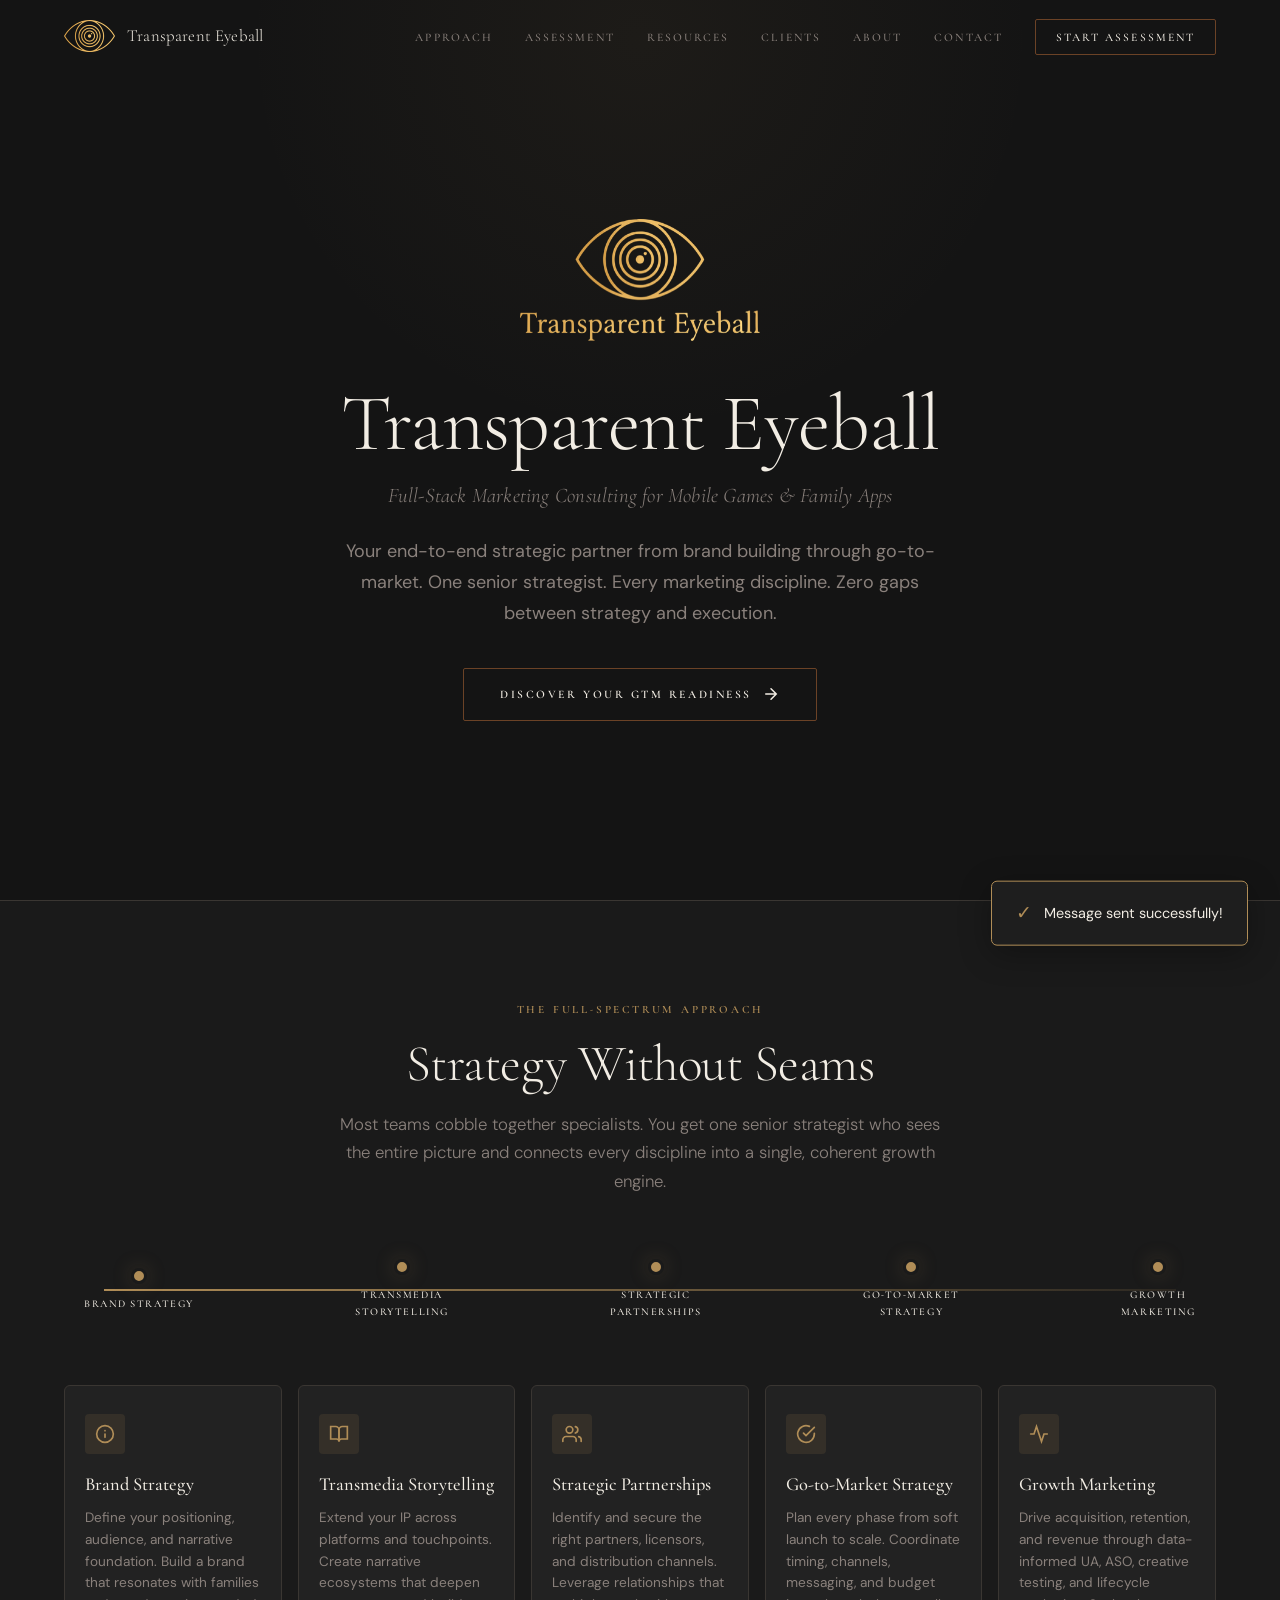
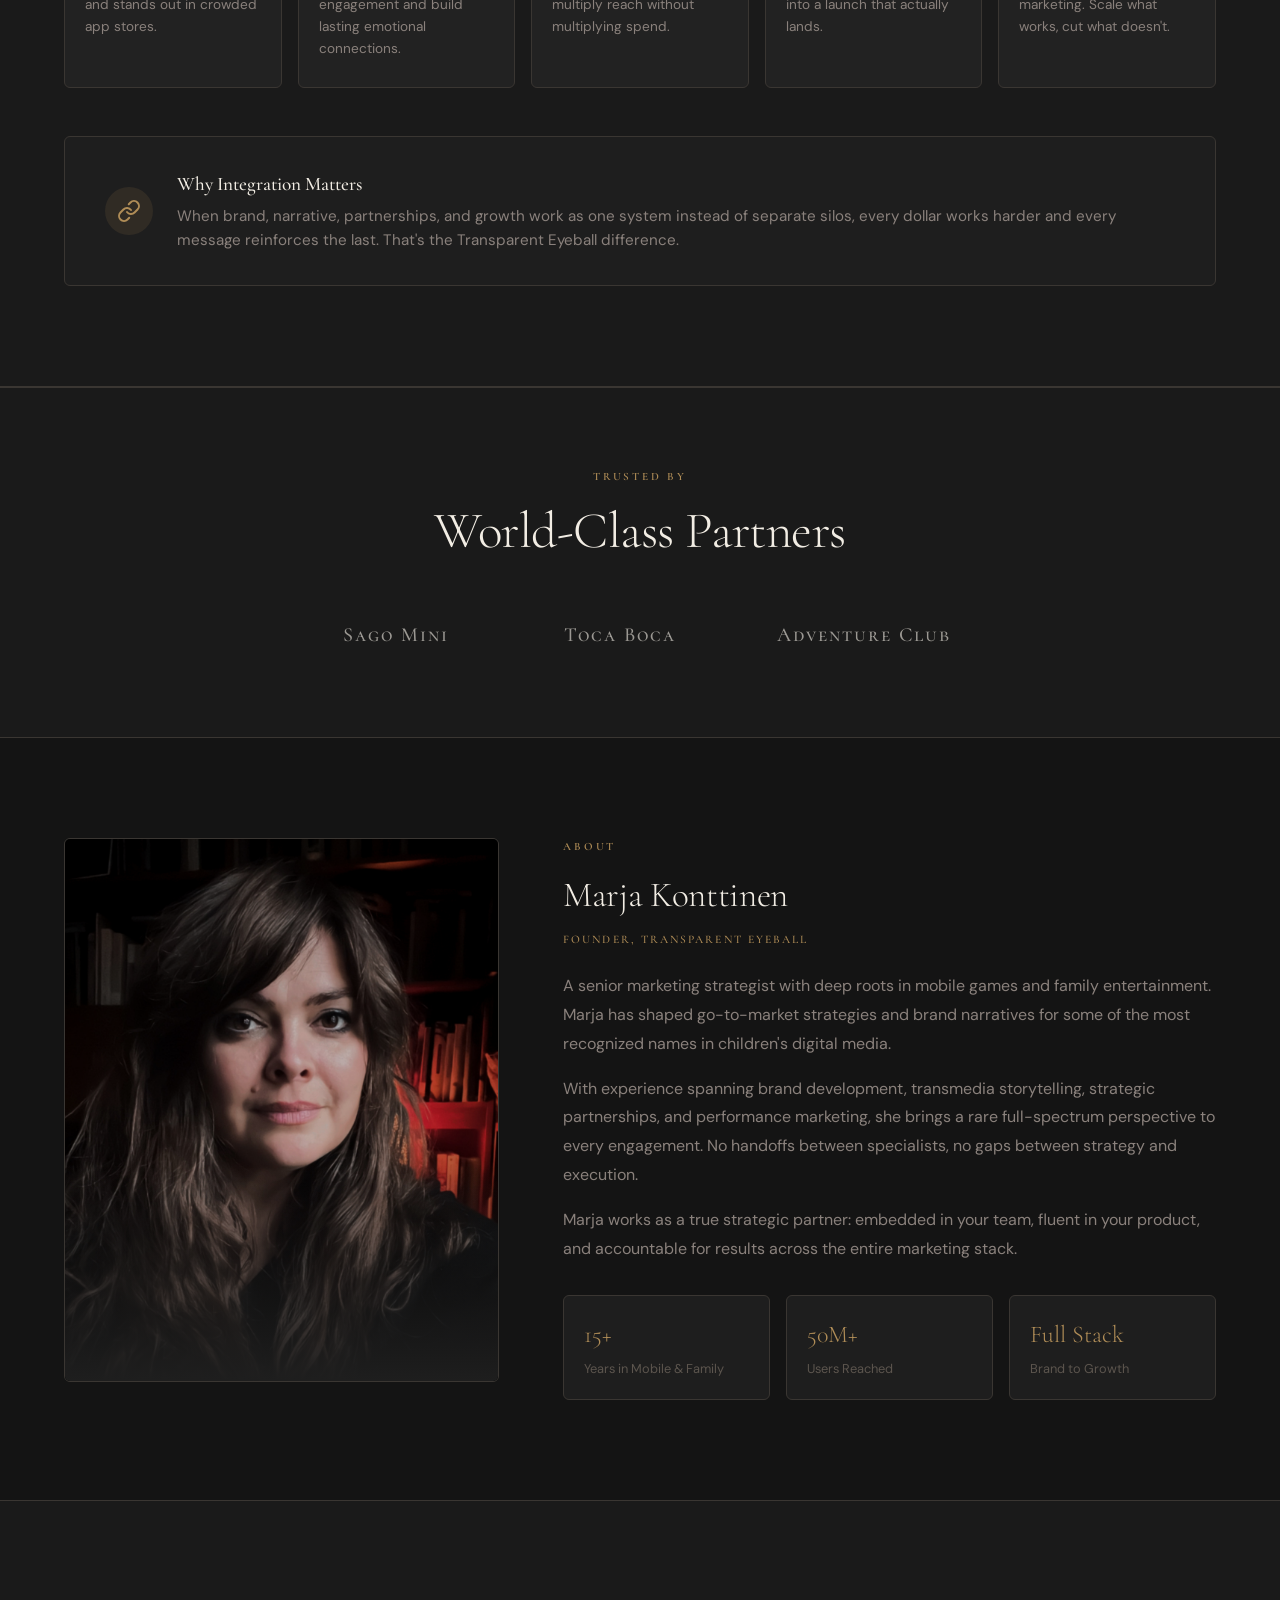
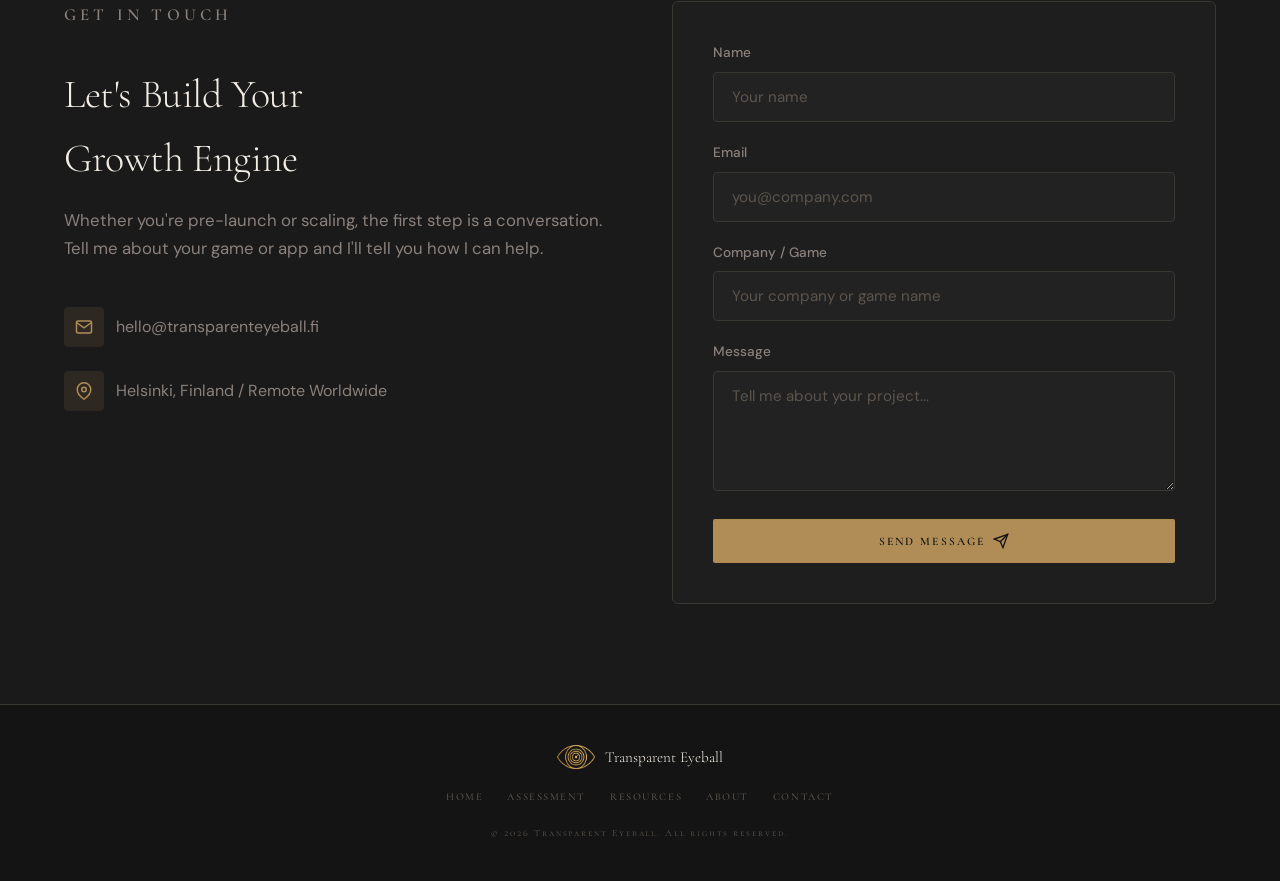
==== commit c87b4cb5: "Replace SVG logos with new golden eye PNG across all pages Updated nav, hero, and footer logo refere" ====
--- a/index.html
+++ b/index.html
@@ -64,7 +64,7 @@
 <nav id="navbar">
   <div class="container">
     <a href="/" class="nav-logo">
-      <img src="logo-eye.svg" alt="Transparent Eyeball" style="width:32px;height:32px;">
+      <img src="logo-eye-new.png" alt="Transparent Eyeball" style="height:32px;width:auto;">
       <span>Transparent Eyeball</span>
     </a>
     <ul class="nav-links">
@@ -97,7 +97,7 @@
 <!-- ===== HERO ===== -->
 <section class="hero" id="hero">
   <div class="hero-logo">
-    <img src="logo.svg" alt="Transparent Eyeball" style="width:240px;height:240px;">
+    <img src="logo-full.png" alt="Transparent Eyeball" style="width:240px;height:auto;">
   </div>
   <h1>Transparent Eyeball</h1>
   <p class="hero-tagline">Full-Stack Marketing Consulting for Mobile Games & Family Apps</p>
@@ -306,7 +306,7 @@
   <div class="container">
     <div class="footer-content">
       <div class="footer-logo">
-        <img src="logo-eye.svg" alt="Transparent Eyeball" style="width:24px;height:24px;">
+        <img src="logo-eye-new.png" alt="Transparent Eyeball" style="height:24px;width:auto;">
         <span>Transparent Eyeball</span>
       </div>
       <div class="footer-links">
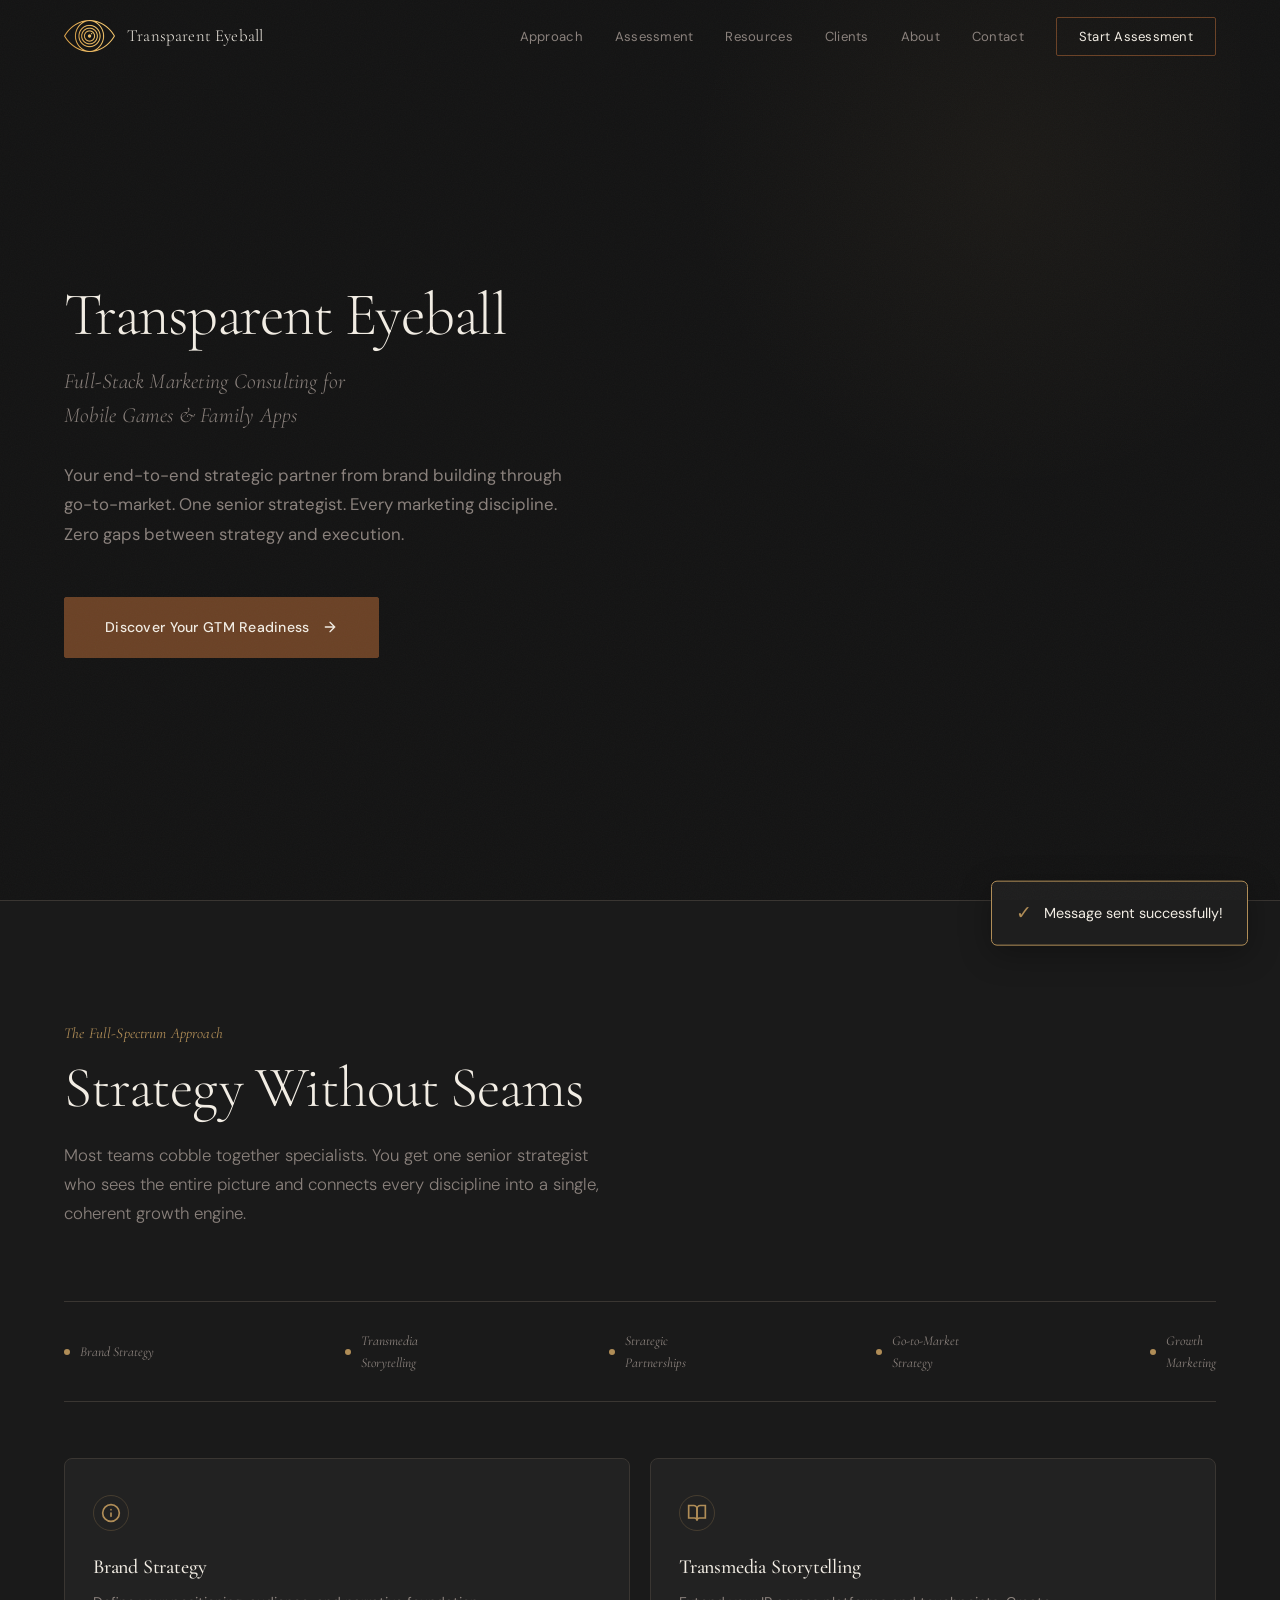
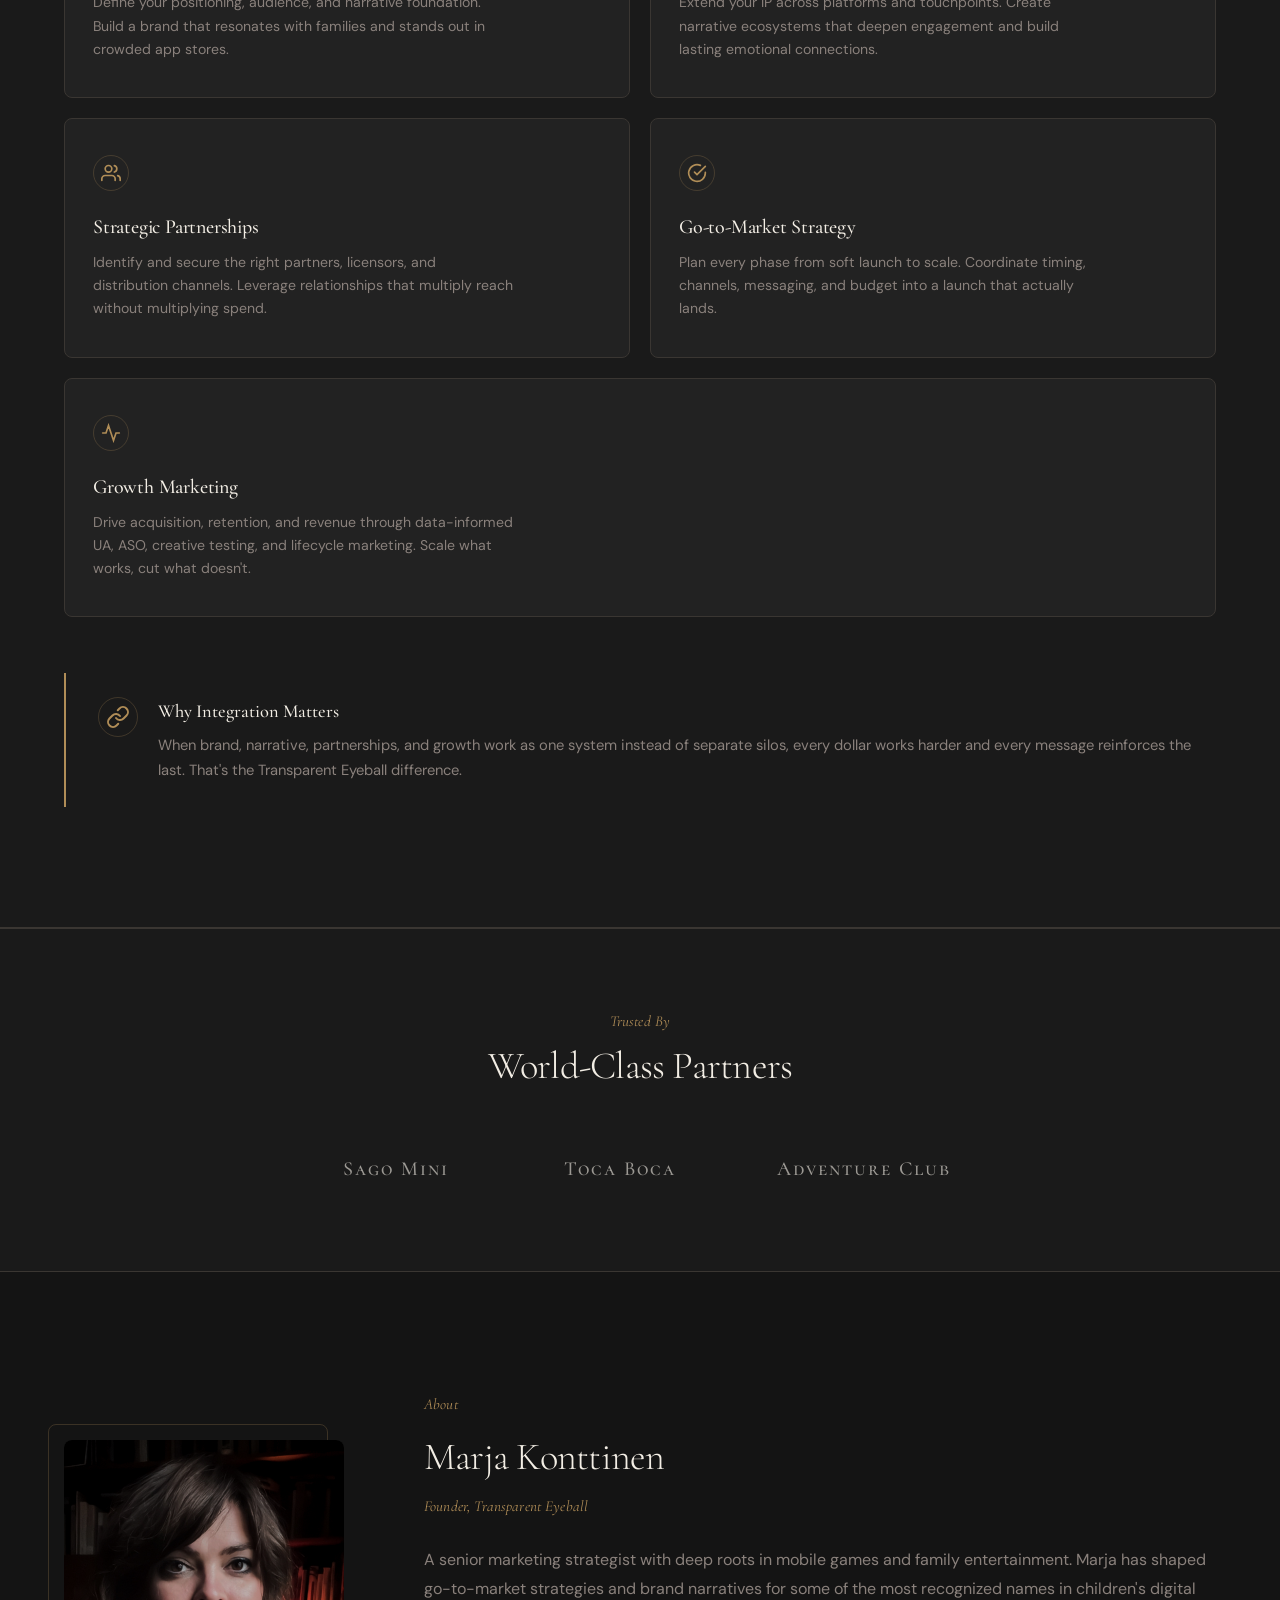
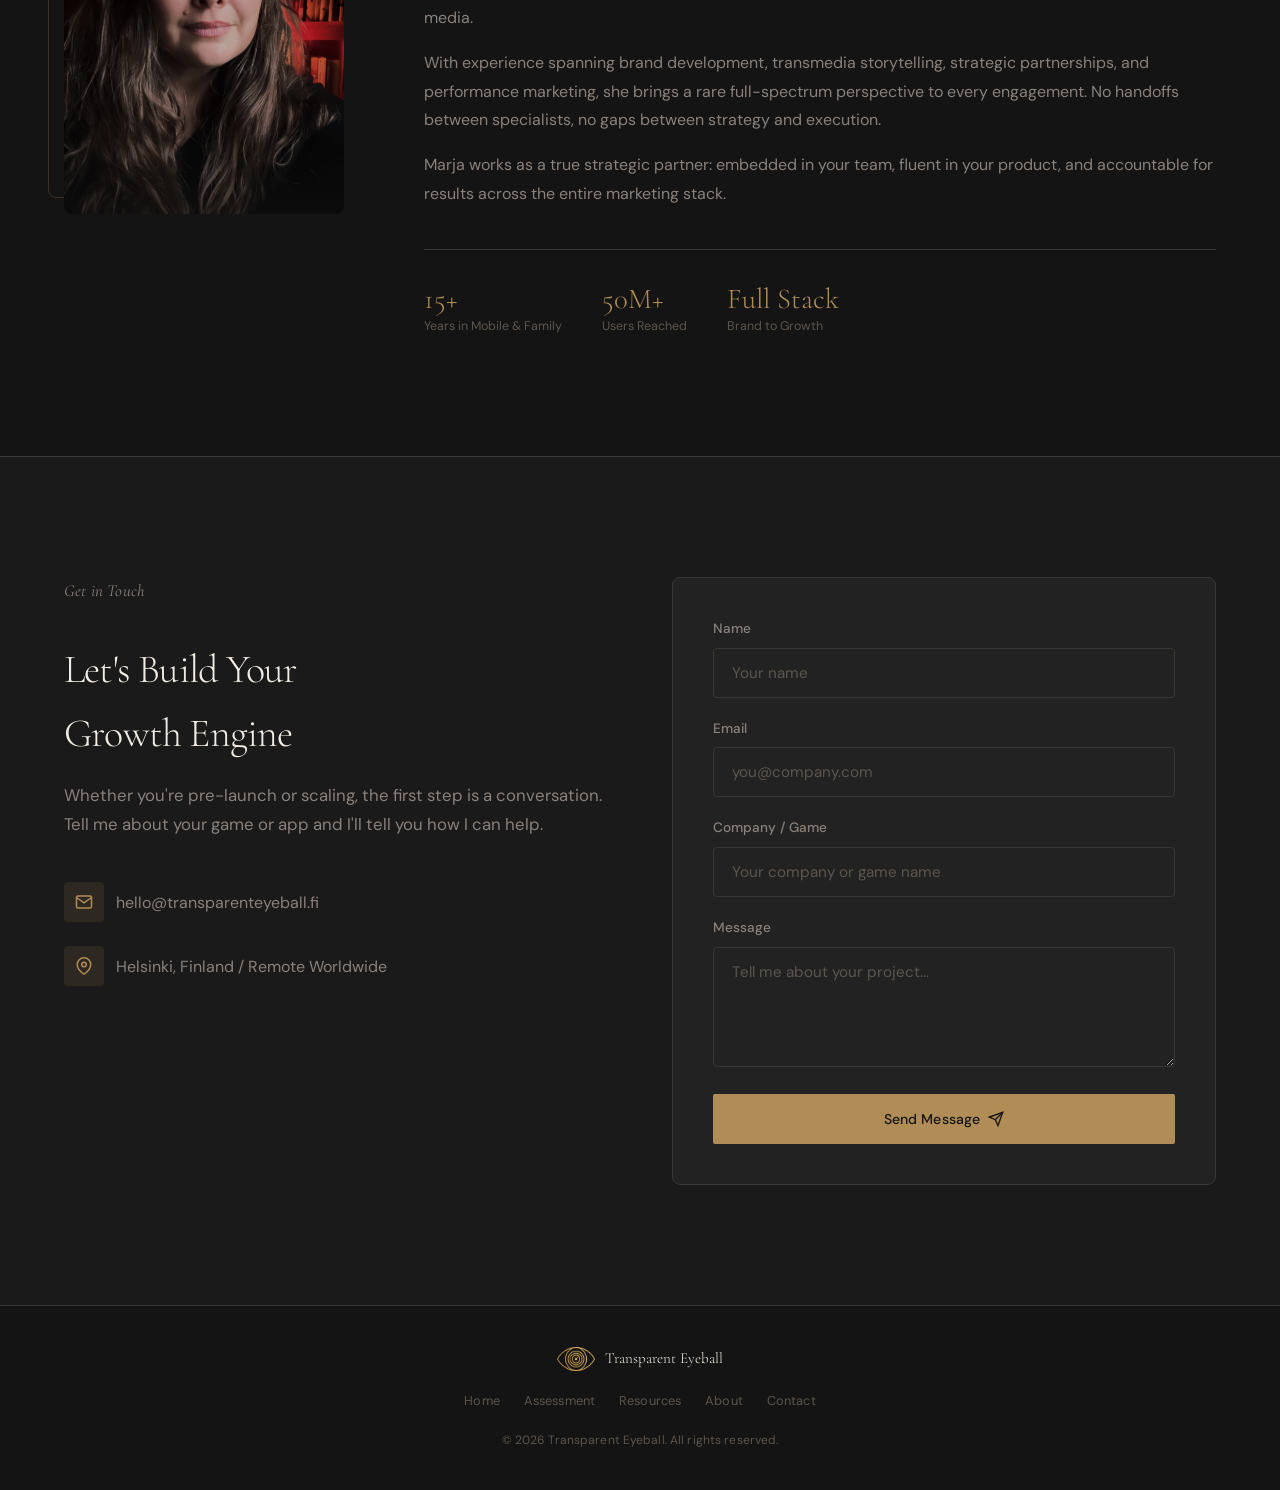
==== commit e1f813ce: "Redesign: remove template patterns, add visual personality - Hero: remove logo icon, go straight to " ====
--- a/index.html
+++ b/index.html
@@ -96,9 +96,6 @@
 
 <!-- ===== HERO ===== -->
 <section class="hero" id="hero">
-  <div class="hero-logo">
-    <img src="logo-full.png" alt="Transparent Eyeball" style="width:240px;height:auto;">
-  </div>
   <h1>Transparent Eyeball</h1>
   <p class="hero-tagline">Full-Stack Marketing Consulting for Mobile Games & Family Apps</p>
   <p class="hero-description">
--- a/styles.css
+++ b/styles.css
@@ -39,10 +39,45 @@
   overflow-x: hidden;
 }
 
+/* Subtle noise grain overlay */
+body::after {
+  content: '';
+  position: fixed;
+  top: 0;
+  left: 0;
+  width: 100%;
+  height: 100%;
+  pointer-events: none;
+  z-index: 9999;
+  opacity: 0.028;
+  background-image: url("data:image/svg+xml,%3Csvg viewBox='0 0 256 256' xmlns='http://www.w3.org/2000/svg'%3E%3Cfilter id='n'%3E%3CfeTurbulence type='fractalNoise' baseFrequency='0.85' numOctaves='4' stitchTiles='stitch'/%3E%3C/filter%3E%3Crect width='100%25' height='100%25' filter='url(%23n)'/%3E%3C/svg%3E");
+  background-repeat: repeat;
+  background-size: 256px 256px;
+}
+
 a { color: inherit; text-decoration: none; }
 img { max-width: 100%; display: block; }
 button { cursor: pointer; font-family: inherit; border: none; background: none; }
 input, textarea, select { font-family: inherit; }
+
+/* Focus-visible for keyboard navigation */
+:focus-visible {
+  outline: 2px solid var(--accent);
+  outline-offset: 3px;
+}
+
+/* Pressed state for all interactive elements */
+.nav-cta:active,
+.btn-next:active,
+.btn-download:active,
+.btn-secondary:active,
+.btn-primary:active,
+.btn-outline:active,
+.form-submit:active,
+.share-btn:active {
+  transform: scale(0.97);
+  transition-duration: 0.1s;
+}
 
 .container {
   max-width: 1200px;
@@ -102,28 +137,32 @@
 }
 
 .nav-links a {
-  font-family: var(--font-label);
-  font-size: 0.72rem;
-  font-weight: 500;
-  letter-spacing: 0.18em;
-  text-transform: uppercase;
+  font-family: var(--font-body);
+  font-size: 0.82rem;
+  font-weight: 400;
+  letter-spacing: 0.02em;
   color: var(--text-secondary);
   transition: color 0.2s;
 }
 
-.nav-links a:hover { color: var(--accent); }
+.nav-links a:hover { color: var(--text-primary); }
+
+/* Current page indicator */
+.nav-links a[aria-current="page"] {
+  color: var(--text-primary);
+}
 
 .nav-cta {
   background: transparent !important;
   color: var(--text-primary) !important;
   border: 1px solid var(--umber) !important;
-  padding: 10px 20px;
+  padding: 10px 22px;
   border-radius: 2px;
-  font-family: var(--font-label);
-  font-weight: 600;
-  font-size: 0.72rem;
-  letter-spacing: 0.18em;
-  text-transform: uppercase;
+  font-family: var(--font-body);
+  font-weight: 500;
+  font-size: 0.78rem;
+  letter-spacing: 0.02em;
+  text-transform: none;
   transition: all 0.2s;
 }
 
@@ -187,47 +226,48 @@
 
 /* ===== HERO ===== */
 .hero {
-  min-height: 100vh;
+  min-height: 100dvh;
   display: flex;
   flex-direction: column;
   justify-content: center;
-  align-items: center;
-  text-align: center;
-  padding: 120px 24px 80px;
+  padding: 140px 24px 100px;
   position: relative;
   overflow: hidden;
+  max-width: 1200px;
+  margin: 0 auto;
 }
 
 .hero::before {
   content: '';
   position: absolute;
-  top: -40%;
-  left: 50%;
-  transform: translateX(-50%);
-  width: 800px;
-  height: 800px;
-  background: radial-gradient(circle, var(--accent-glow) 0%, transparent 70%);
+  top: -20%;
+  right: -10%;
+  width: 700px;
+  height: 700px;
+  background: radial-gradient(circle, rgba(176, 141, 87, 0.05) 0%, transparent 65%);
   pointer-events: none;
 }
 
 .hero-logo {
-  margin-bottom: 40px;
+  margin-bottom: 48px;
   opacity: 0;
   animation: fadeUp 0.8s var(--ease-out) 0.2s forwards;
 }
 
 .hero-logo svg, .hero-logo img {
-  width: 240px;
-  height: 240px;
+  width: 120px;
+  height: auto;
 }
 
 .hero h1 {
   font-family: var(--font-display);
-  font-size: clamp(2.8rem, 7vw, 5rem);
+  font-size: clamp(2.4rem, 5vw, 3.8rem);
   font-weight: 300;
-  letter-spacing: -0.015em;
+  letter-spacing: -0.025em;
   line-height: 1.08;
-  margin-bottom: 12px;
+  margin-bottom: 16px;
+  max-width: 16ch;
+  text-wrap: balance;
   opacity: 0;
   animation: fadeUp 0.8s var(--ease-out) 0.35s forwards;
 }
@@ -235,21 +275,22 @@
 .hero-tagline {
   font-family: var(--font-display);
   font-style: italic;
-  font-size: clamp(1rem, 2vw, 1.3rem);
+  font-size: clamp(1.05rem, 2vw, 1.35rem);
   color: var(--text-secondary);
   font-weight: 300;
-  margin-bottom: 24px;
+  margin-bottom: 28px;
   letter-spacing: 0.01em;
+  max-width: 36ch;
   opacity: 0;
   animation: fadeUp 0.8s var(--ease-out) 0.5s forwards;
 }
 
 .hero-description {
-  max-width: 620px;
-  color: var(--text-secondary);
-  font-size: 1.125rem;
-  line-height: 1.7;
-  margin-bottom: 40px;
+  max-width: 520px;
+  color: var(--text-secondary);
+  font-size: 1.05rem;
+  line-height: 1.75;
+  margin-bottom: 48px;
   opacity: 0;
   animation: fadeUp 0.8s var(--ease-out) 0.65s forwards;
 }
@@ -257,30 +298,35 @@
 .hero-cta {
   display: inline-flex;
   align-items: center;
-  gap: 10px;
-  background: transparent;
+  align-self: flex-start;
+  gap: 12px;
+  background: var(--umber);
   color: var(--text-primary);
   border: 1px solid var(--umber);
-  padding: 16px 36px;
+  padding: 18px 40px;
   border-radius: 2px;
-  font-family: var(--font-label);
-  font-weight: 600;
-  font-size: 0.72rem;
-  letter-spacing: 0.22em;
-  text-transform: uppercase;
+  font-family: var(--font-body);
+  font-weight: 500;
+  font-size: 0.88rem;
+  letter-spacing: 0.02em;
+  text-transform: none;
   transition: all 0.3s var(--ease-out);
   opacity: 0;
   animation: fadeUp 0.8s var(--ease-out) 0.8s forwards;
 }
 
 .hero-cta:hover {
-  background: var(--umber);
+  background: transparent;
   border-color: var(--umber);
 }
 
+.hero-cta:active {
+  transform: scale(0.97);
+}
+
 .hero-cta svg {
-  width: 18px;
-  height: 18px;
+  width: 16px;
+  height: 16px;
   transition: transform 0.3s;
 }
 
@@ -290,34 +336,35 @@
 
 /* ===== SECTION COMMON ===== */
 section {
-  padding: 100px 0;
+  padding: 120px 0;
 }
 
 .section-label {
-  font-family: var(--font-label);
-  font-size: 0.7rem;
-  font-weight: 600;
-  letter-spacing: 0.25em;
-  text-transform: uppercase;
+  font-family: var(--font-display);
+  font-size: 0.95rem;
+  font-weight: 400;
+  font-style: italic;
+  letter-spacing: 0.01em;
   color: var(--accent);
-  margin-bottom: 16px;
+  margin-bottom: 12px;
 }
 
 .section-title {
   font-family: var(--font-display);
-  font-size: clamp(2rem, 4vw, 3.2rem);
+  font-size: clamp(2.2rem, 4.5vw, 3.6rem);
   font-weight: 300;
-  letter-spacing: -0.01em;
-  line-height: 1.15;
-  margin-bottom: 16px;
+  letter-spacing: -0.02em;
+  line-height: 1.1;
+  margin-bottom: 20px;
+  text-wrap: balance;
 }
 
 .section-subtitle {
   color: var(--text-secondary);
   font-size: 1.05rem;
   font-weight: 300;
-  line-height: 1.7;
-  max-width: 600px;
+  line-height: 1.75;
+  max-width: 560px;
 }
 
 /* ===== APPROACH SECTION ===== */
@@ -328,17 +375,20 @@
 }
 
 .approach-header {
-  text-align: center;
-  margin-bottom: 64px;
+  margin-bottom: 72px;
+  max-width: 640px;
 }
 
 .approach-header .section-subtitle {
-  margin: 0 auto;
+  /* left-aligned naturally */
 }
 
 .continuum {
   position: relative;
-  margin-bottom: 64px;
+  margin-bottom: 56px;
+  padding: 28px 0;
+  border-top: 1px solid var(--border);
+  border-bottom: 1px solid var(--border);
 }
 
 .continuum-line {
@@ -346,63 +396,59 @@
   align-items: center;
   justify-content: space-between;
   position: relative;
-  padding: 0 20px;
+  gap: 8px;
 }
 
 .continuum-line::before {
-  content: '';
-  position: absolute;
-  top: 50%;
-  left: 40px;
-  right: 40px;
-  height: 2px;
-  background: linear-gradient(90deg, var(--accent), var(--accent-dim));
-  transform: translateY(-50%);
+  display: none;
 }
 
 .continuum-node {
   position: relative;
   z-index: 1;
   display: flex;
-  flex-direction: column;
-  align-items: center;
-  gap: 12px;
+  align-items: center;
+  gap: 10px;
 }
 
 .continuum-dot {
-  width: 16px;
-  height: 16px;
+  width: 6px;
+  height: 6px;
   border-radius: 50%;
   background: var(--accent);
-  border: 3px solid var(--bg-secondary);
-  box-shadow: 0 0 20px rgba(176, 141, 87, 0.25);
+  flex-shrink: 0;
 }
 
 .continuum-label {
-  font-family: var(--font-label);
-  font-size: 0.65rem;
-  font-weight: 500;
-  letter-spacing: 0.15em;
-  text-transform: uppercase;
-  text-align: center;
+  font-family: var(--font-display);
+  font-size: 0.85rem;
+  font-weight: 400;
+  font-style: italic;
+  letter-spacing: 0;
+  text-transform: none;
+  text-align: left;
   white-space: nowrap;
-  color: var(--text-primary);
+  color: var(--text-secondary);
 }
 
 .capabilities-grid {
   display: grid;
-  grid-template-columns: repeat(5, 1fr);
-  gap: 16px;
+  grid-template-columns: repeat(2, 1fr);
+  gap: 20px;
 }
 
 .capability-card {
   background: var(--bg-tertiary);
   border: 1px solid var(--border);
-  border-radius: 6px;
-  padding: 28px 20px;
-  transition: all 0.3s var(--ease-out);
+  border-radius: 8px;
+  padding: 36px 28px;
+  transition: border-color 0.3s, box-shadow 0.3s;
   position: relative;
   overflow: hidden;
+}
+
+.capability-card:last-child {
+  grid-column: 1 / -1;
 }
 
 .capability-card::before {
@@ -411,78 +457,82 @@
   top: 0;
   left: 0;
   right: 0;
-  height: 2px;
-  background: var(--accent);
+  height: 1px;
+  background: linear-gradient(90deg, transparent, var(--accent), transparent);
   opacity: 0;
-  transition: opacity 0.3s;
+  transition: opacity 0.4s;
 }
 
 .capability-card:hover {
-  border-color: var(--border-hover);
-  transform: translateY(-4px);
+  border-color: rgba(176, 141, 87, 0.2);
+  box-shadow: 0 8px 40px rgba(176, 141, 87, 0.04), 0 0 0 1px rgba(176, 141, 87, 0.08);
 }
 
 .capability-card:hover::before { opacity: 1; }
 
 .capability-icon {
+  width: 36px;
+  height: 36px;
+  border-radius: 50%;
+  background: transparent;
+  border: 1px solid var(--border-hover);
+  display: flex;
+  align-items: center;
+  justify-content: center;
+  margin-bottom: 20px;
+  color: var(--accent);
+}
+
+.capability-card h3 {
+  font-family: var(--font-display);
+  font-size: 1.25rem;
+  font-weight: 500;
+  margin-bottom: 8px;
+  letter-spacing: -0.01em;
+}
+
+.capability-card p {
+  font-size: 0.88rem;
+  color: var(--text-secondary);
+  line-height: 1.65;
+  max-width: 42ch;
+}
+
+.integrated-callout {
+  margin-top: 56px;
+  background: transparent;
+  border-left: 2px solid var(--accent);
+  border-radius: 0;
+  padding: 24px 0 24px 32px;
+  display: flex;
+  align-items: flex-start;
+  gap: 20px;
+}
+
+.integrated-callout-icon {
+  flex-shrink: 0;
   width: 40px;
   height: 40px;
-  border-radius: 4px;
-  background: var(--accent-dim);
+  border-radius: 50%;
+  background: transparent;
+  border: 1px solid var(--border-hover);
   display: flex;
   align-items: center;
   justify-content: center;
-  margin-bottom: 16px;
   color: var(--accent);
 }
 
-.capability-card h3 {
+.integrated-callout h3 {
   font-family: var(--font-display);
   font-size: 1.15rem;
   font-weight: 500;
-  margin-bottom: 8px;
-  letter-spacing: 0;
-}
-
-.capability-card p {
-  font-size: 0.85rem;
-  color: var(--text-secondary);
-  line-height: 1.6;
-}
-
-.integrated-callout {
-  margin-top: 48px;
-  background: var(--bg-card);
-  border: 1px solid var(--border);
-  border-radius: 6px;
-  padding: 32px 40px;
-  display: flex;
-  align-items: center;
-  gap: 24px;
-}
-
-.integrated-callout-icon {
-  flex-shrink: 0;
-  width: 48px;
-  height: 48px;
-  border-radius: 50%;
-  background: var(--accent-dim);
-  display: flex;
-  align-items: center;
-  justify-content: center;
-  color: var(--accent);
-}
-
-.integrated-callout h3 {
-  font-family: var(--font-display);
-  font-size: 1.2rem;
-  font-weight: 500;
-  margin-bottom: 4px;
+  margin-bottom: 6px;
 }
 
 .integrated-callout p {
   color: var(--text-secondary);
-  font-size: 0.95rem;
+  font-size: 0.92rem;
+  line-height: 1.7;
 }
 
 /* ===== ASSESSMENT SECTION ===== */
@@ -743,13 +793,12 @@
 .btn-next {
   background: var(--accent);
   color: var(--bg-primary);
-  padding: 12px 28px;
+  padding: 14px 28px;
   border-radius: 2px;
-  font-family: var(--font-label);
-  font-weight: 600;
-  font-size: 0.72rem;
-  letter-spacing: 0.15em;
-  text-transform: uppercase;
+  font-family: var(--font-body);
+  font-weight: 500;
+  font-size: 0.85rem;
+  letter-spacing: 0.01em;
   display: flex;
   align-items: center;
   gap: 8px;
@@ -1099,13 +1148,12 @@
   gap: 10px;
   background: var(--accent);
   color: var(--bg-primary);
-  padding: 14px 28px;
+  padding: 16px 32px;
   border-radius: 2px;
-  font-family: var(--font-label);
-  font-weight: 600;
-  font-size: 0.72rem;
-  letter-spacing: 0.15em;
-  text-transform: uppercase;
+  font-family: var(--font-body);
+  font-weight: 500;
+  font-size: 0.85rem;
+  letter-spacing: 0.01em;
   transition: all 0.2s;
 }
 
@@ -1119,13 +1167,12 @@
   gap: 10px;
   background: transparent;
   color: var(--text-primary);
-  padding: 14px 28px;
+  padding: 16px 32px;
   border-radius: 2px;
-  font-family: var(--font-label);
-  font-weight: 600;
-  font-size: 0.72rem;
-  letter-spacing: 0.15em;
-  text-transform: uppercase;
+  font-family: var(--font-body);
+  font-weight: 500;
+  font-size: 0.85rem;
+  letter-spacing: 0.01em;
   border: 1px solid var(--border);
   transition: all 0.2s;
 }
@@ -1145,7 +1192,11 @@
 
 .clients-header {
   text-align: center;
-  margin-bottom: 48px;
+  margin-bottom: 56px;
+}
+
+.clients-header .section-title {
+  font-size: clamp(1.6rem, 3vw, 2.4rem);
 }
 
 .clients-logos {
@@ -1189,20 +1240,33 @@
 /* ===== ABOUT SECTION ===== */
 .about-content {
   display: grid;
-  grid-template-columns: 1fr 1.5fr;
-  gap: 64px;
+  grid-template-columns: 280px 1fr;
+  gap: 80px;
   align-items: start;
 }
 
 .about-image {
   position: relative;
+  margin-top: 48px;
+}
+
+.about-image::after {
+  content: '';
+  position: absolute;
+  top: -16px;
+  left: -16px;
+  right: 16px;
+  bottom: 16px;
+  border: 1px solid var(--border-hover);
+  border-radius: 8px;
+  z-index: -1;
 }
 
 .about-image-frame {
-  aspect-ratio: 4/5;
+  aspect-ratio: 3/4;
   background: var(--bg-tertiary);
-  border-radius: 6px;
-  border: 1px solid var(--border);
+  border-radius: 8px;
+  border: none;
   display: flex;
   align-items: center;
   justify-content: center;
@@ -1221,8 +1285,8 @@
   bottom: 0;
   left: 0;
   right: 0;
-  height: 40%;
-  background: linear-gradient(transparent, var(--bg-card));
+  height: 30%;
+  background: linear-gradient(transparent, rgba(20, 20, 20, 0.6));
   z-index: 1;
 }
 
@@ -1234,24 +1298,25 @@
   opacity: 0.3;
 }
 
-.about-text .section-label { margin-bottom: 12px; }
+.about-text .section-label { margin-bottom: 10px; }
 
 .about-text h2 {
   font-family: var(--font-display);
-  font-size: 2.2rem;
+  font-size: 2.4rem;
   font-weight: 300;
-  letter-spacing: -0.01em;
+  letter-spacing: -0.02em;
   margin-bottom: 6px;
 }
 
 .about-role {
-  font-family: var(--font-label);
+  font-family: var(--font-display);
   color: var(--accent);
-  font-weight: 500;
-  font-size: 0.72rem;
-  letter-spacing: 0.18em;
-  text-transform: uppercase;
-  margin-bottom: 24px;
+  font-weight: 400;
+  font-style: italic;
+  font-size: 0.95rem;
+  letter-spacing: 0.01em;
+  text-transform: none;
+  margin-bottom: 28px;
 }
 
 .about-bio {
@@ -1265,30 +1330,33 @@
 }
 
 .about-stats {
-  display: grid;
-  grid-template-columns: repeat(3, 1fr);
-  gap: 16px;
-  margin-top: 32px;
+  display: flex;
+  gap: 40px;
+  margin-top: 40px;
+  padding-top: 32px;
+  border-top: 1px solid var(--border);
 }
 
 .about-stat {
-  padding: 20px;
-  background: var(--bg-card);
-  border: 1px solid var(--border);
-  border-radius: 6px;
+  padding: 0;
+  background: transparent;
+  border: none;
+  border-radius: 0;
 }
 
 .about-stat-value {
   font-family: var(--font-display);
-  font-size: 1.5rem;
+  font-size: 1.8rem;
   font-weight: 300;
   color: var(--accent);
-  margin-bottom: 4px;
+  margin-bottom: 2px;
+  line-height: 1.2;
 }
 
 .about-stat-label {
-  font-size: 0.8rem;
+  font-size: 0.78rem;
   color: var(--text-muted);
+  line-height: 1.4;
 }
 
 /* ===== CONTACT SECTION ===== */
@@ -1308,8 +1376,9 @@
   font-family: var(--font-display);
   font-size: 2.5rem;
   font-weight: 300;
-  letter-spacing: -0.01em;
+  letter-spacing: -0.02em;
   margin-bottom: 16px;
+  text-wrap: balance;
 }
 
 .contact-info p {
@@ -1340,9 +1409,9 @@
 }
 
 .contact-form {
-  background: var(--bg-card);
+  background: var(--bg-tertiary);
   border: 1px solid var(--border);
-  border-radius: 6px;
+  border-radius: 8px;
   padding: 40px;
 }
 
@@ -1387,13 +1456,12 @@
   width: 100%;
   background: var(--accent);
   color: var(--bg-primary);
-  padding: 14px;
+  padding: 16px;
   border-radius: 2px;
-  font-family: var(--font-label);
-  font-weight: 600;
-  font-size: 0.72rem;
-  letter-spacing: 0.18em;
-  text-transform: uppercase;
+  font-family: var(--font-body);
+  font-weight: 500;
+  font-size: 0.88rem;
+  letter-spacing: 0.01em;
   transition: all 0.2s;
   display: flex;
   align-items: center;
@@ -1441,23 +1509,21 @@
 }
 
 .footer-links a {
-  font-family: var(--font-label);
-  font-size: 0.65rem;
-  font-weight: 500;
-  letter-spacing: 0.15em;
-  text-transform: uppercase;
+  font-family: var(--font-body);
+  font-size: 0.8rem;
+  font-weight: 400;
+  letter-spacing: 0.01em;
   color: var(--text-muted);
   transition: color 0.2s;
 }
 
 .footer-links a:hover {
-  color: var(--accent);
+  color: var(--text-primary);
 }
 
 .footer-copy {
-  font-family: var(--font-label);
-  font-size: 0.6rem;
-  letter-spacing: 0.2em;
+  font-size: 0.75rem;
+  letter-spacing: 0.01em;
   color: var(--text-muted);
 }
 
@@ -1516,11 +1582,10 @@
   gap: 8px;
   padding: 10px 20px;
   border-radius: 2px;
-  font-family: var(--font-label);
-  font-weight: 600;
-  font-size: 0.65rem;
-  letter-spacing: 0.12em;
-  text-transform: uppercase;
+  font-family: var(--font-body);
+  font-weight: 400;
+  font-size: 0.78rem;
+  letter-spacing: 0.01em;
   border: 1px solid var(--border);
   color: var(--text-secondary);
   transition: all 0.2s;
@@ -1540,12 +1605,11 @@
 /* ===== RESPONSIVE ===== */
 @media (max-width: 1024px) {
   .capabilities-grid {
-    grid-template-columns: repeat(3, 1fr);
-  }
-
-  .capabilities-grid .capability-card:nth-child(4),
-  .capabilities-grid .capability-card:nth-child(5) {
-    grid-column: span 1;
+    grid-template-columns: repeat(2, 1fr);
+  }
+
+  .capability-card:last-child {
+    grid-column: 1 / -1;
   }
 
   .about-content {
@@ -1553,7 +1617,11 @@
     gap: 40px;
   }
 
-  .about-image { max-width: 300px; }
+  .about-image { max-width: 260px; }
+
+  .about-image::after { display: none; }
+
+  .about-stats { flex-wrap: wrap; gap: 24px; }
 
   .contact-content {
     grid-template-columns: 1fr;
@@ -1565,28 +1633,33 @@
   .nav-links { display: none; }
   .mobile-menu-btn { display: flex; }
 
-  .hero { padding: 100px 24px 60px; }
-
-  section { padding: 72px 0; }
+  .hero { padding: 80px 24px 60px; }
+
+  section { padding: 80px 0; }
 
   .capabilities-grid {
     grid-template-columns: 1fr;
   }
 
-  .continuum-line { display: none; }
+  .capability-card:last-child {
+    grid-column: auto;
+  }
+
+  .continuum-line {
+    flex-direction: column;
+    align-items: flex-start;
+    gap: 12px;
+  }
 
   .continuum {
-    display: grid;
-    grid-template-columns: repeat(5, 1fr);
-    gap: 8px;
-    text-align: center;
-  }
-
-  .continuum-node { gap: 6px; }
-
-  .continuum-dot { width: 10px; height: 10px; }
-
-  .continuum-label { font-size: 0.6rem; }
+    padding: 24px 0;
+  }
+
+  .continuum-node { gap: 8px; }
+
+  .continuum-dot { width: 5px; height: 5px; }
+
+  .continuum-label { font-size: 0.8rem; }
 
   .options-grid.two-col { grid-template-columns: 1fr; }
 
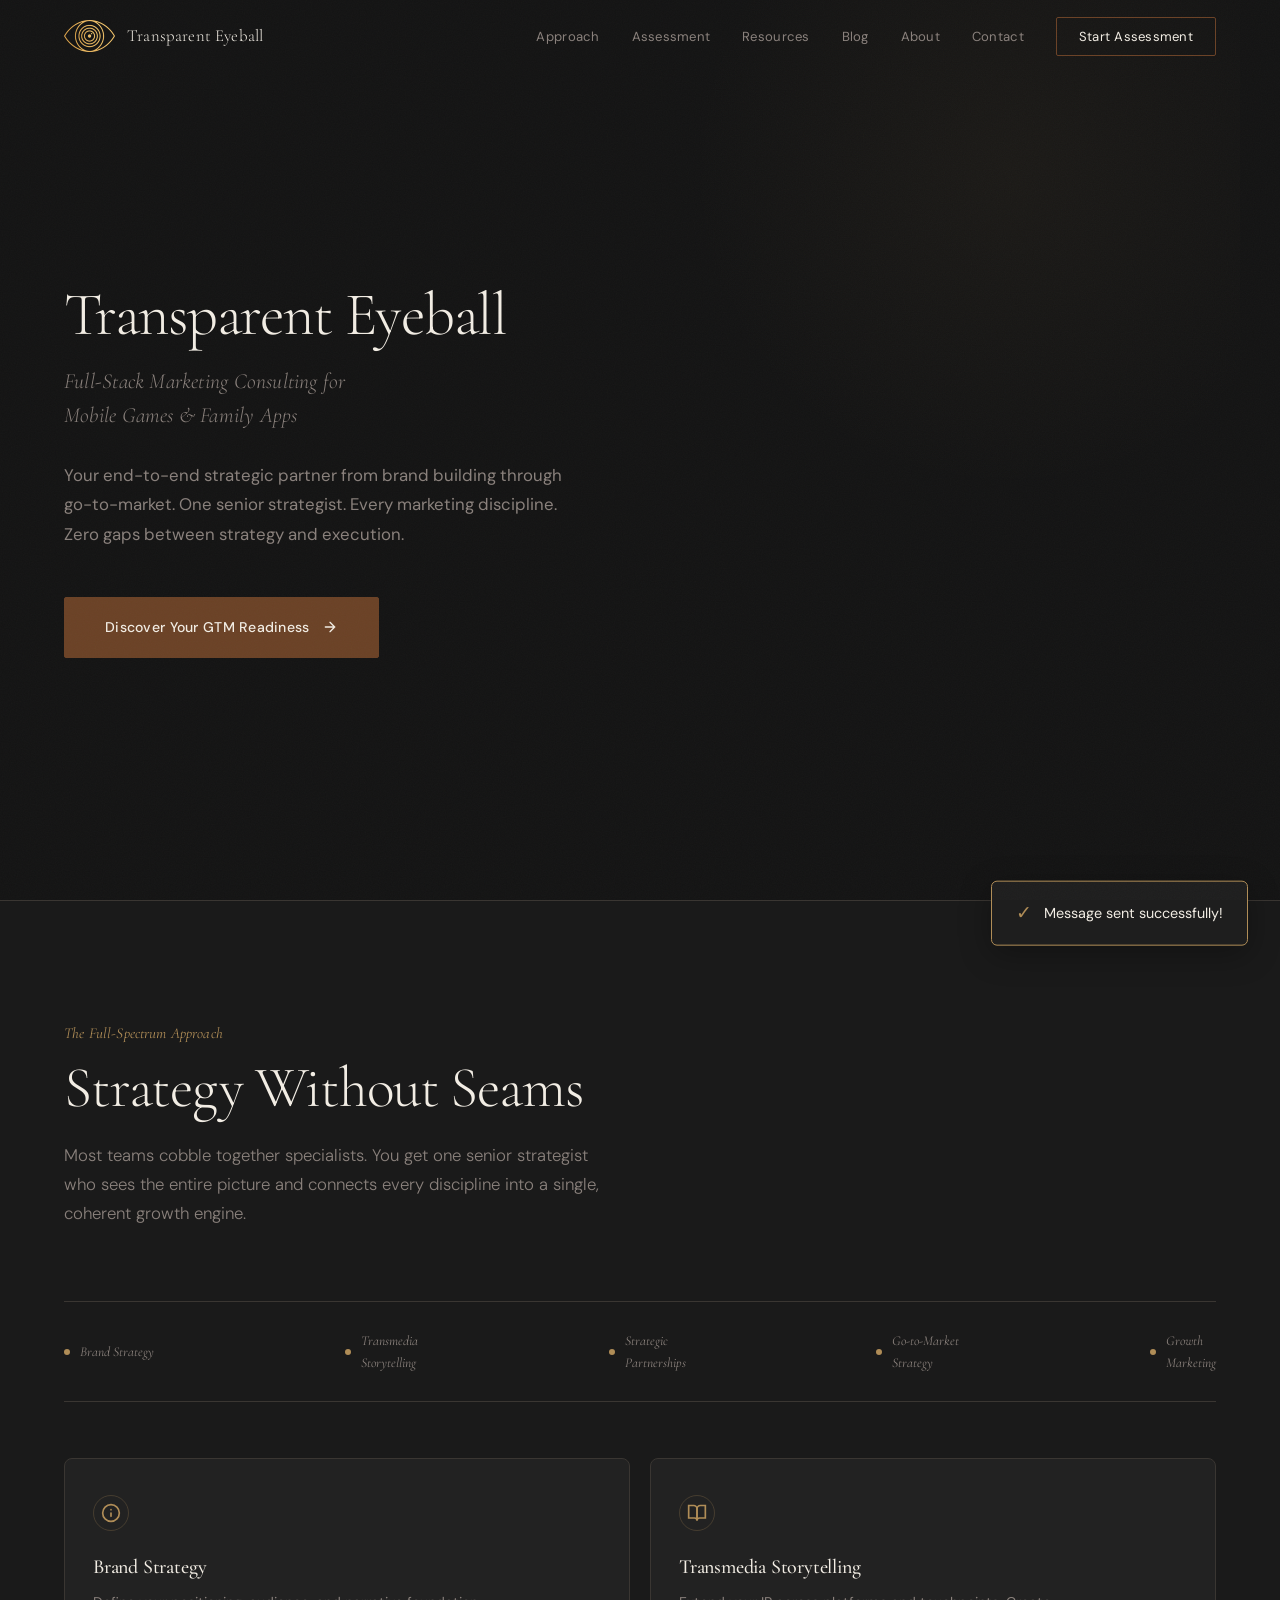
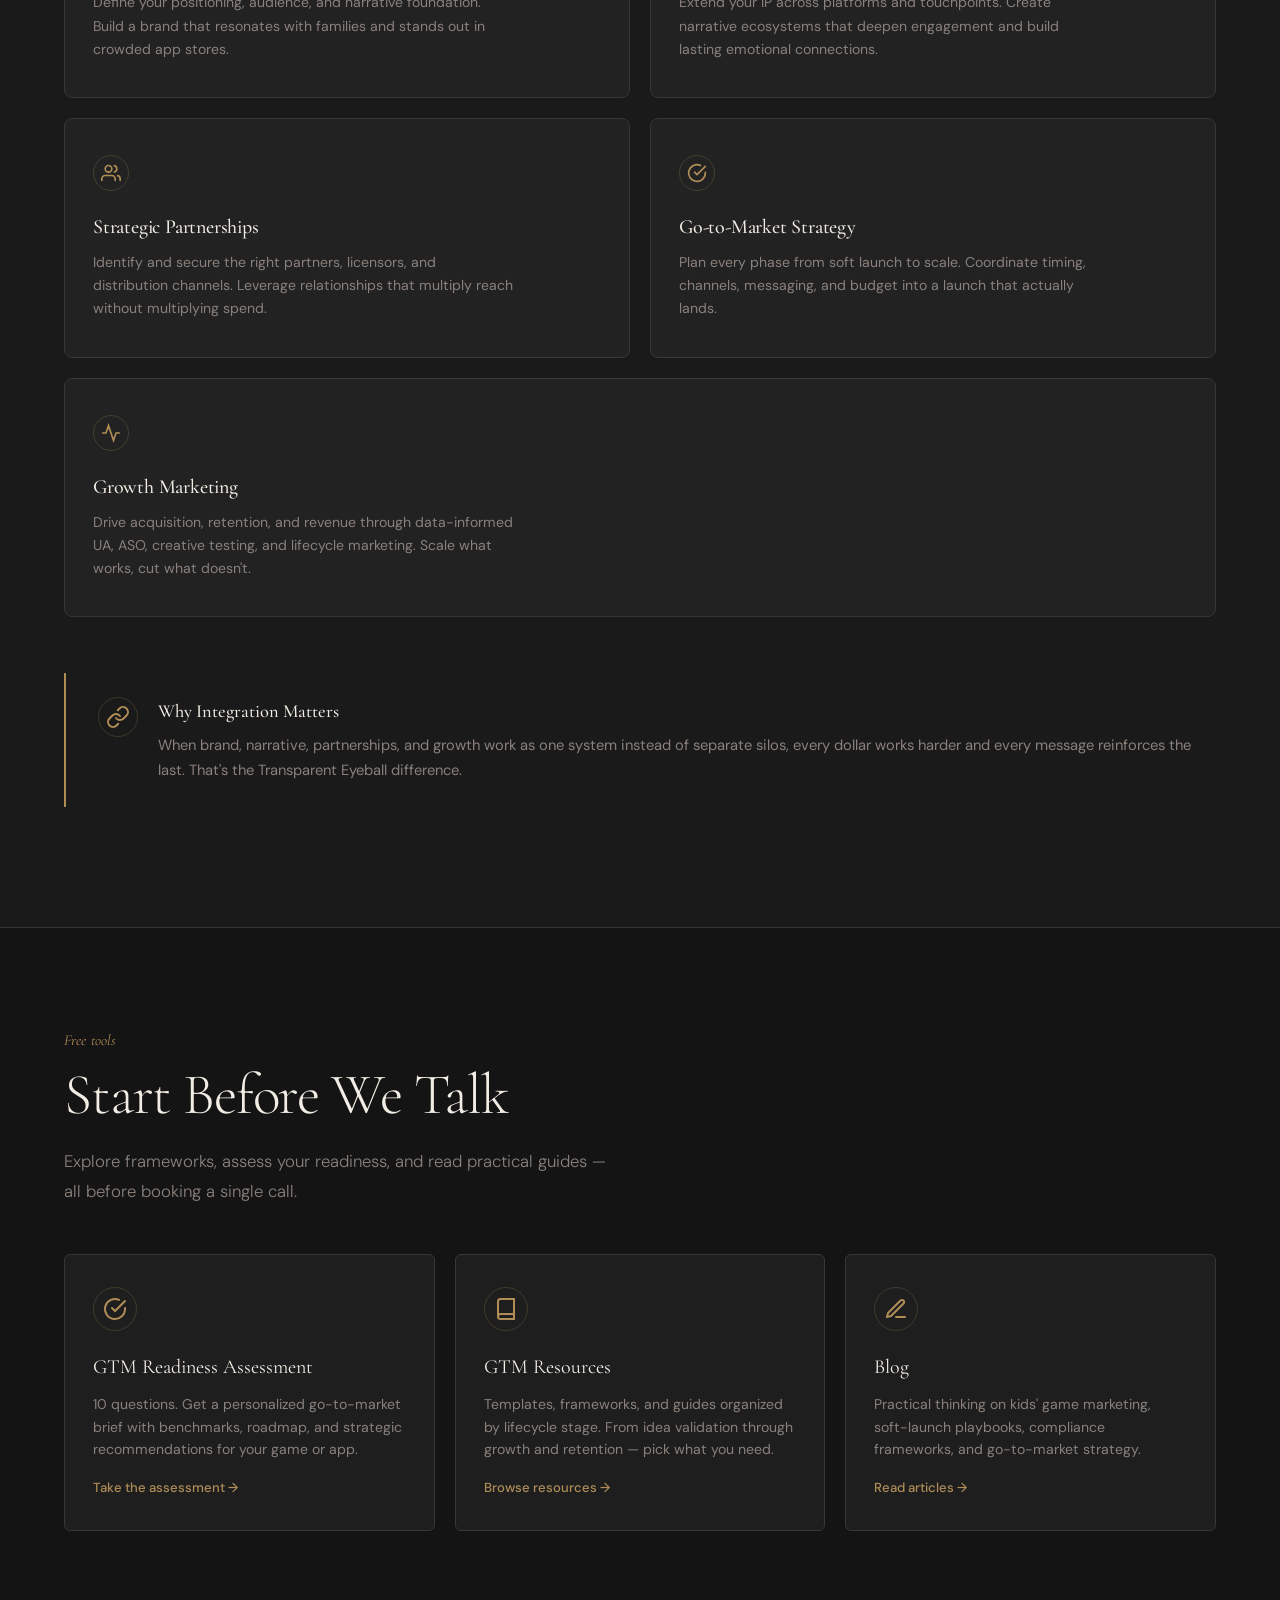
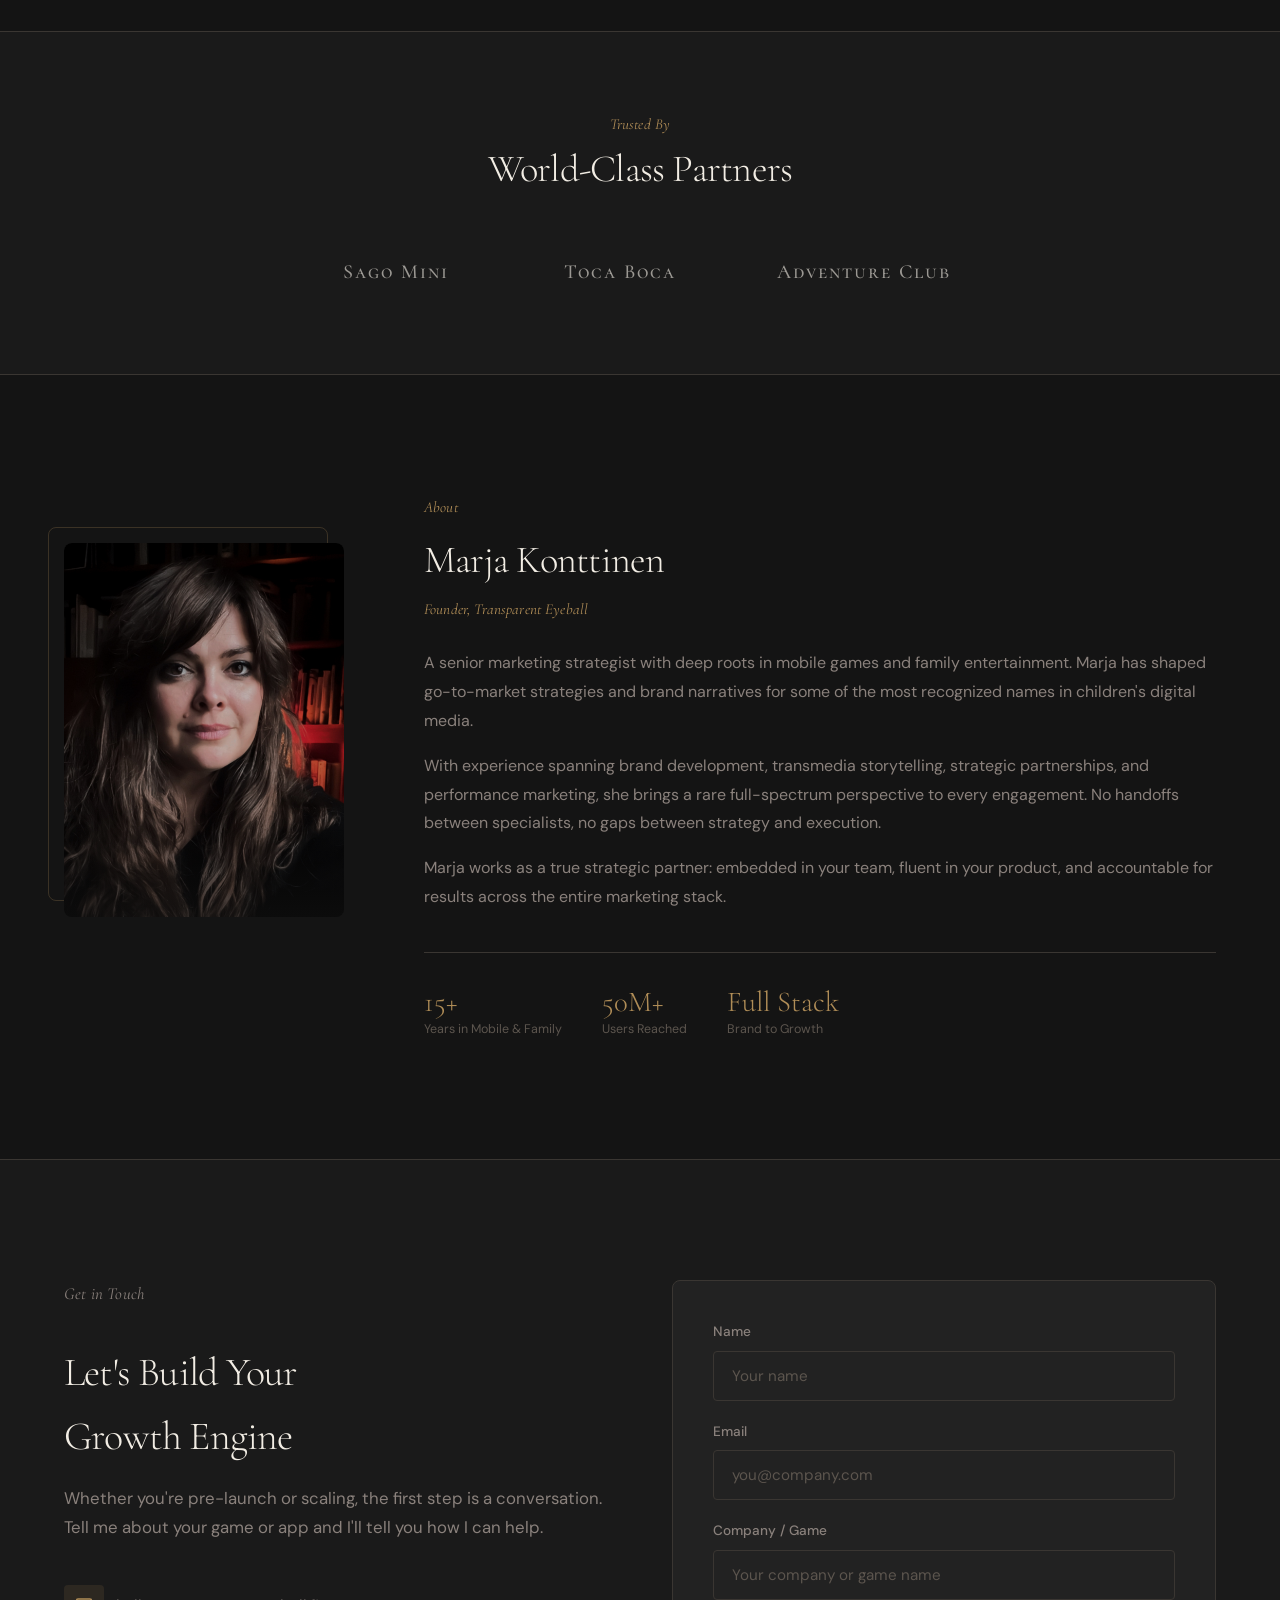
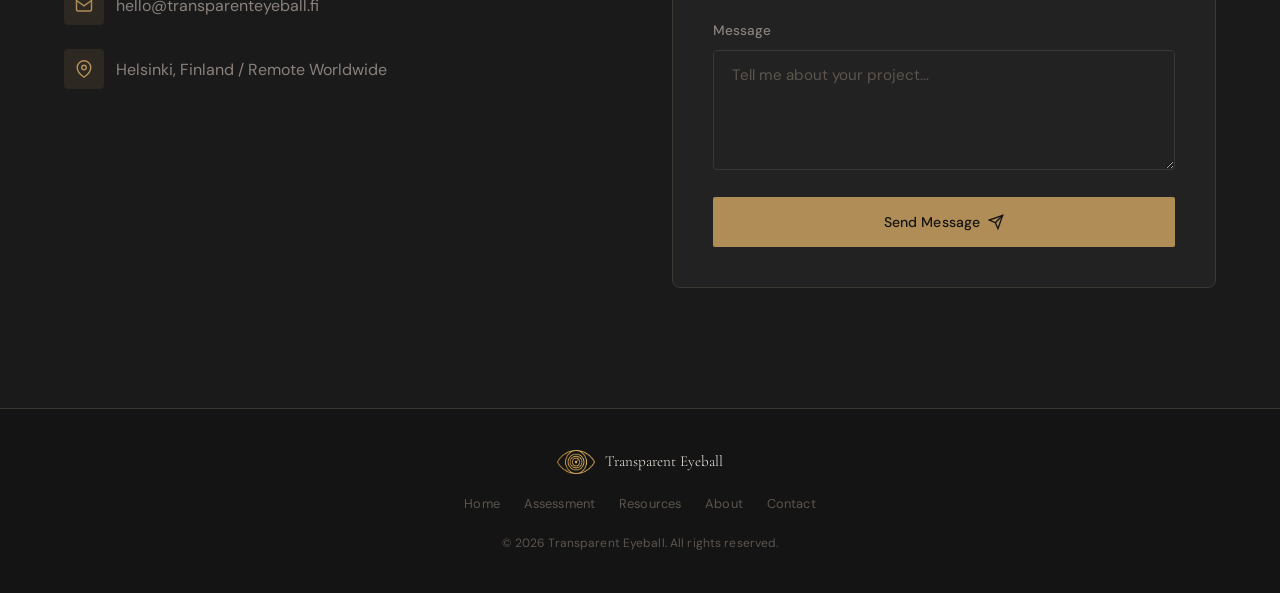
==== commit 18d9445e: "Add Tools section to homepage and replace Clients with Blog in nav Co-Authored-By: Claude Opus 4.6 <" ====
--- a/index.html
+++ b/index.html
@@ -71,7 +71,7 @@
       <li><a href="#approach">Approach</a></li>
       <li><a href="/assessment/">Assessment</a></li>
       <li><a href="/resources/">Resources</a></li>
-      <li><a href="#clients">Clients</a></li>
+      <li><a href="/blog/">Blog</a></li>
       <li><a href="#about">About</a></li>
       <li><a href="#contact">Contact</a></li>
       <li><a href="/assessment/" class="nav-cta">Start Assessment</a></li>
@@ -88,7 +88,7 @@
   <a href="#approach" onclick="toggleMobileNav()">Approach</a>
   <a href="/assessment/" onclick="toggleMobileNav()">Assessment</a>
   <a href="/resources/" onclick="toggleMobileNav()">Resources</a>
-  <a href="#clients" onclick="toggleMobileNav()">Clients</a>
+  <a href="/blog/" onclick="toggleMobileNav()">Blog</a>
   <a href="#about" onclick="toggleMobileNav()">About</a>
   <a href="#contact" onclick="toggleMobileNav()">Contact</a>
   <a href="/assessment/" class="nav-cta" onclick="toggleMobileNav()" style="margin-top:16px;">Start Assessment</a>
@@ -180,6 +180,43 @@
   </div>
 </section>
 
+<!-- ===== TOOLS ===== -->
+<section class="tools" id="tools">
+  <div class="container">
+    <div class="tools-header fade-in">
+      <p class="section-label">Free tools</p>
+      <h2 class="section-title">Start Before We Talk</h2>
+      <p class="section-subtitle">Explore frameworks, assess your readiness, and read practical guides &mdash; all before booking a single call.</p>
+    </div>
+    <div class="tools-grid fade-in">
+      <a href="/assessment/" class="tool-card">
+        <div class="tool-icon">
+          <svg width="24" height="24" viewBox="0 0 24 24" fill="none" stroke="currentColor" stroke-width="2" stroke-linecap="round"><path d="M22 11.08V12a10 10 0 1 1-5.93-9.14"/><polyline points="22 4 12 14.01 9 11.01"/></svg>
+        </div>
+        <h3>GTM Readiness Assessment</h3>
+        <p>10 questions. Get a personalized go-to-market brief with benchmarks, roadmap, and strategic recommendations for your game or app.</p>
+        <span class="tool-link">Take the assessment &rarr;</span>
+      </a>
+      <a href="/resources/" class="tool-card">
+        <div class="tool-icon">
+          <svg width="24" height="24" viewBox="0 0 24 24" fill="none" stroke="currentColor" stroke-width="2" stroke-linecap="round"><path d="M4 19.5A2.5 2.5 0 0 1 6.5 17H20"/><path d="M6.5 2H20v20H6.5A2.5 2.5 0 0 1 4 19.5v-15A2.5 2.5 0 0 1 6.5 2z"/></svg>
+        </div>
+        <h3>GTM Resources</h3>
+        <p>Templates, frameworks, and guides organized by lifecycle stage. From idea validation through growth and retention &mdash; pick what you need.</p>
+        <span class="tool-link">Browse resources &rarr;</span>
+      </a>
+      <a href="/blog/" class="tool-card">
+        <div class="tool-icon">
+          <svg width="24" height="24" viewBox="0 0 24 24" fill="none" stroke="currentColor" stroke-width="2" stroke-linecap="round"><path d="M12 20h9"/><path d="M16.5 3.5a2.121 2.121 0 0 1 3 3L7 19l-4 1 1-4L16.5 3.5z"/></svg>
+        </div>
+        <h3>Blog</h3>
+        <p>Practical thinking on kids' game marketing, soft-launch playbooks, compliance frameworks, and go-to-market strategy.</p>
+        <span class="tool-link">Read articles &rarr;</span>
+      </a>
+    </div>
+  </div>
+</section>
+
 <!-- ===== CLIENTS ===== -->
 <section class="clients" id="clients">
   <div class="container">
--- a/styles.css
+++ b/styles.css
@@ -1602,6 +1602,493 @@
   height: 14px;
 }
 
+/* ===== TOOLS ===== */
+.tools {
+  padding: 100px 0;
+}
+
+.tools-header {
+  margin-bottom: 48px;
+}
+
+.tools-grid {
+  display: grid;
+  grid-template-columns: repeat(3, 1fr);
+  gap: 20px;
+}
+
+.tool-card {
+  display: flex;
+  flex-direction: column;
+  background: var(--bg-card);
+  border: 1px solid var(--border);
+  border-radius: 6px;
+  padding: 32px 28px;
+  text-decoration: none;
+  transition: border-color 0.3s, box-shadow 0.3s;
+}
+
+.tool-card:hover {
+  border-color: rgba(176, 141, 87, 0.2);
+  box-shadow: 0 8px 40px rgba(176, 141, 87, 0.04), 0 0 0 1px rgba(176, 141, 87, 0.08);
+}
+
+.tool-icon {
+  width: 44px;
+  height: 44px;
+  display: flex;
+  align-items: center;
+  justify-content: center;
+  border-radius: 50%;
+  border: 1px solid var(--border-hover);
+  color: var(--accent);
+  margin-bottom: 20px;
+}
+
+.tool-card h3 {
+  font-family: var(--font-display);
+  font-size: 1.25rem;
+  font-weight: 400;
+  color: var(--text-primary);
+  margin-bottom: 10px;
+}
+
+.tool-card p {
+  font-size: 0.88rem;
+  color: var(--text-secondary);
+  line-height: 1.6;
+  flex: 1;
+}
+
+.tool-link {
+  display: inline-block;
+  margin-top: 16px;
+  font-family: var(--font-body);
+  font-size: 0.82rem;
+  font-weight: 500;
+  color: var(--accent);
+}
+
+@media (max-width: 768px) {
+  .tools-grid {
+    grid-template-columns: 1fr;
+  }
+}
+
+/* ===== BLOG ===== */
+.blog-article {
+  padding: 140px 24px 80px;
+}
+
+.article-header {
+  margin-bottom: 48px;
+}
+
+.article-meta {
+  display: flex;
+  align-items: center;
+  gap: 16px;
+  margin-bottom: 24px;
+  font-family: var(--font-mono);
+  font-size: 0.72rem;
+  color: var(--text-muted);
+  letter-spacing: 0.03em;
+}
+
+.article-back {
+  color: var(--text-muted);
+  text-decoration: none;
+  transition: color 0.2s;
+}
+
+.article-back:hover {
+  color: var(--accent);
+}
+
+.article-header h1 {
+  font-family: var(--font-display);
+  font-size: clamp(2rem, 5vw, 3.2rem);
+  font-weight: 300;
+  line-height: 1.12;
+  margin-bottom: 16px;
+}
+
+.article-subtitle {
+  font-size: 1.1rem;
+  color: var(--text-secondary);
+  line-height: 1.65;
+  max-width: 600px;
+}
+
+.article-author {
+  margin-top: 20px;
+  font-size: 0.85rem;
+  color: var(--text-muted);
+}
+
+.article-author a {
+  color: var(--accent);
+  text-decoration: none;
+}
+
+.article-body {
+  font-size: 1rem;
+  line-height: 1.75;
+  color: var(--text-secondary);
+}
+
+.article-body p {
+  margin-bottom: 20px;
+}
+
+.article-body h2 {
+  font-family: var(--font-display);
+  font-size: 1.6rem;
+  font-weight: 400;
+  color: var(--text-primary);
+  margin-top: 48px;
+  margin-bottom: 16px;
+  line-height: 1.25;
+}
+
+.article-body h3 {
+  font-family: var(--font-display);
+  font-size: 1.25rem;
+  font-weight: 400;
+  color: var(--text-primary);
+  margin-top: 36px;
+  margin-bottom: 12px;
+}
+
+.article-body ul,
+.article-body ol {
+  margin-bottom: 20px;
+  padding-left: 24px;
+}
+
+.article-body li {
+  margin-bottom: 10px;
+}
+
+.article-body a {
+  color: var(--accent);
+  text-decoration: underline;
+  text-underline-offset: 3px;
+  text-decoration-color: rgba(176, 141, 87, 0.3);
+  transition: text-decoration-color 0.2s;
+}
+
+.article-body a:hover {
+  text-decoration-color: var(--accent);
+}
+
+.article-body strong {
+  color: var(--text-primary);
+  font-weight: 500;
+}
+
+.article-body em {
+  font-style: italic;
+}
+
+/* Article table */
+.article-table-wrap {
+  overflow-x: auto;
+  margin: 24px 0;
+  -webkit-overflow-scrolling: touch;
+}
+
+.article-table {
+  width: 100%;
+  border-collapse: collapse;
+  font-size: 0.85rem;
+}
+
+.article-table th {
+  font-family: var(--font-mono);
+  font-size: 0.68rem;
+  font-weight: 400;
+  letter-spacing: 0.05em;
+  color: var(--text-muted);
+  text-align: left;
+  padding: 10px 14px;
+  border-bottom: 1px solid var(--border);
+}
+
+.article-table td {
+  padding: 10px 14px;
+  border-bottom: 1px solid rgba(58, 54, 50, 0.4);
+  color: var(--text-secondary);
+}
+
+.article-table tbody tr:hover {
+  background: rgba(176, 141, 87, 0.03);
+}
+
+/* Checklist */
+.checklist {
+  margin: 20px 0 28px;
+}
+
+.checklist-item {
+  display: flex;
+  gap: 12px;
+  align-items: flex-start;
+  padding: 14px 0;
+  border-bottom: 1px solid rgba(58, 54, 50, 0.3);
+  cursor: pointer;
+  transition: background 0.2s;
+}
+
+.checklist-item:last-child {
+  border-bottom: none;
+}
+
+.checklist-item input[type="checkbox"] {
+  flex-shrink: 0;
+  width: 18px;
+  height: 18px;
+  margin-top: 3px;
+  accent-color: var(--accent);
+  cursor: pointer;
+}
+
+.checklist-item span {
+  font-size: 0.9rem;
+  line-height: 1.6;
+}
+
+.checklist-item:has(input:checked) span {
+  opacity: 0.5;
+  text-decoration: line-through;
+  text-decoration-color: var(--text-muted);
+}
+
+/* Article CTA */
+.article-cta {
+  margin-top: 56px;
+  padding: 36px;
+  border: 1px solid var(--border);
+  border-left: 3px solid var(--accent);
+  border-radius: 2px;
+}
+
+.article-cta h3 {
+  font-family: var(--font-display);
+  font-size: 1.3rem;
+  font-weight: 400;
+  color: var(--text-primary);
+  margin-top: 0;
+  margin-bottom: 8px;
+}
+
+.article-cta p {
+  color: var(--text-secondary);
+  font-size: 0.9rem;
+  margin-bottom: 20px;
+}
+
+/* Blog listing */
+.blog-post-card {
+  display: block;
+  padding: 32px 0;
+  border-bottom: 1px solid var(--border);
+  text-decoration: none;
+  transition: border-color 0.3s;
+}
+
+.blog-post-card:first-child {
+  border-top: 1px solid var(--border);
+}
+
+.blog-post-card:hover {
+  border-color: var(--border-hover);
+}
+
+.blog-post-meta {
+  font-family: var(--font-mono);
+  font-size: 0.68rem;
+  color: var(--text-muted);
+  letter-spacing: 0.03em;
+  margin-bottom: 10px;
+}
+
+.blog-post-card h2 {
+  font-family: var(--font-display);
+  font-size: 1.5rem;
+  font-weight: 400;
+  color: var(--text-primary);
+  margin-bottom: 8px;
+  line-height: 1.25;
+}
+
+.blog-post-card p {
+  color: var(--text-secondary);
+  font-size: 0.9rem;
+  line-height: 1.6;
+  margin-bottom: 12px;
+}
+
+.blog-post-read {
+  font-family: var(--font-body);
+  font-size: 0.82rem;
+  color: var(--accent);
+  font-weight: 500;
+}
+
+/* ===== SAAS TEASER ===== */
+.saas-teaser {
+  position: relative;
+  border-radius: 6px;
+  overflow: hidden;
+  border: 1px solid var(--border);
+}
+
+.saas-teaser-blur {
+  padding: 24px;
+  filter: blur(5px);
+  user-select: none;
+  pointer-events: none;
+}
+
+.saas-teaser-row {
+  display: flex;
+  gap: 12px;
+  margin-bottom: 12px;
+}
+
+.saas-teaser-row:last-child {
+  margin-bottom: 0;
+}
+
+.saas-teaser-card {
+  flex: 1;
+  background: var(--bg-tertiary);
+  border: 1px solid var(--border);
+  border-radius: 4px;
+  padding: 16px;
+}
+
+.saas-teaser-card.wide {
+  flex: 2;
+}
+
+.saas-teaser-label {
+  font-family: var(--font-mono);
+  font-size: 0.65rem;
+  color: var(--text-muted);
+  letter-spacing: 0.05em;
+  margin-bottom: 6px;
+}
+
+.saas-teaser-value {
+  font-family: var(--font-display);
+  font-size: 1.4rem;
+  font-weight: 400;
+  color: var(--text-primary);
+  margin-bottom: 8px;
+}
+
+.saas-teaser-bar {
+  height: 4px;
+  background: var(--bg-primary);
+  border-radius: 2px;
+  overflow: hidden;
+}
+
+.saas-teaser-bar-fill {
+  height: 100%;
+  background: linear-gradient(90deg, var(--accent), var(--umber));
+  border-radius: 2px;
+}
+
+.saas-teaser-channels {
+  display: flex;
+  flex-wrap: wrap;
+  gap: 6px;
+  margin-top: 8px;
+}
+
+.saas-teaser-channels span {
+  font-size: 0.72rem;
+  padding: 4px 10px;
+  background: var(--accent-dim);
+  border: 1px solid var(--border-hover);
+  border-radius: 3px;
+  color: var(--accent);
+}
+
+.saas-teaser-timeline {
+  margin-top: 8px;
+}
+
+.saas-teaser-week {
+  font-size: 0.78rem;
+  color: var(--text-secondary);
+  padding: 4px 0;
+  border-bottom: 1px solid var(--border);
+}
+
+.saas-teaser-week:last-child {
+  border-bottom: none;
+}
+
+.saas-teaser-week span {
+  font-family: var(--font-mono);
+  font-size: 0.65rem;
+  color: var(--accent);
+  margin-right: 8px;
+}
+
+.saas-teaser-overlay {
+  position: absolute;
+  inset: 0;
+  display: flex;
+  align-items: center;
+  justify-content: center;
+  background: rgba(20, 20, 20, 0.5);
+  backdrop-filter: blur(2px);
+}
+
+.saas-teaser-cta {
+  text-align: center;
+  padding: 32px;
+}
+
+.saas-teaser-btn {
+  display: inline-flex;
+  align-items: center;
+  gap: 10px;
+  background: var(--umber);
+  color: var(--text-primary);
+  border: 1px solid var(--umber);
+  padding: 14px 28px;
+  border-radius: 2px;
+  font-family: var(--font-body);
+  font-weight: 500;
+  font-size: 0.85rem;
+  letter-spacing: 0.02em;
+  text-decoration: none;
+  transition: all 0.3s;
+}
+
+.saas-teaser-btn:hover {
+  background: #7d4e2e;
+  border-color: #7d4e2e;
+}
+
+@media (max-width: 768px) {
+  .saas-teaser-row {
+    flex-direction: column;
+  }
+  .saas-teaser-card.wide {
+    flex: 1;
+  }
+  .saas-teaser-blur {
+    padding: 16px;
+  }
+}
+
 /* ===== RESPONSIVE ===== */
 @media (max-width: 1024px) {
   .capabilities-grid {
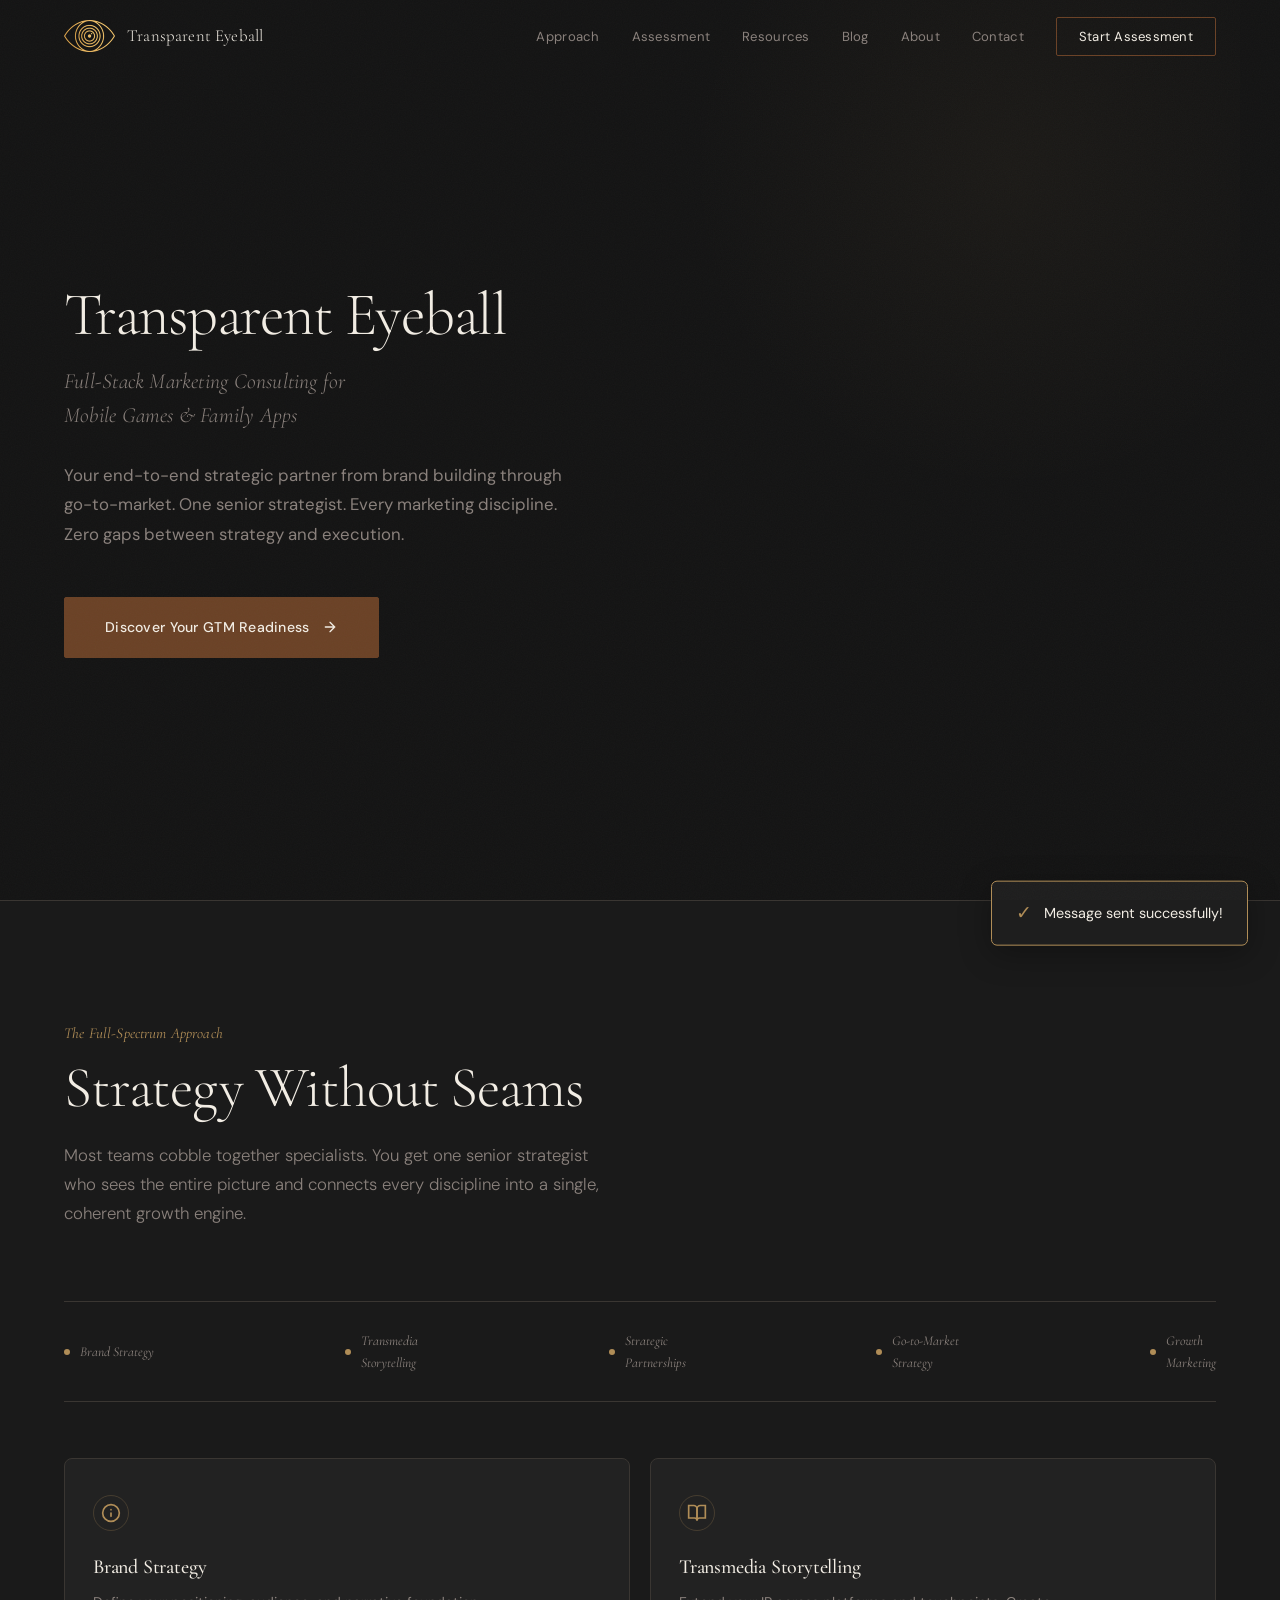
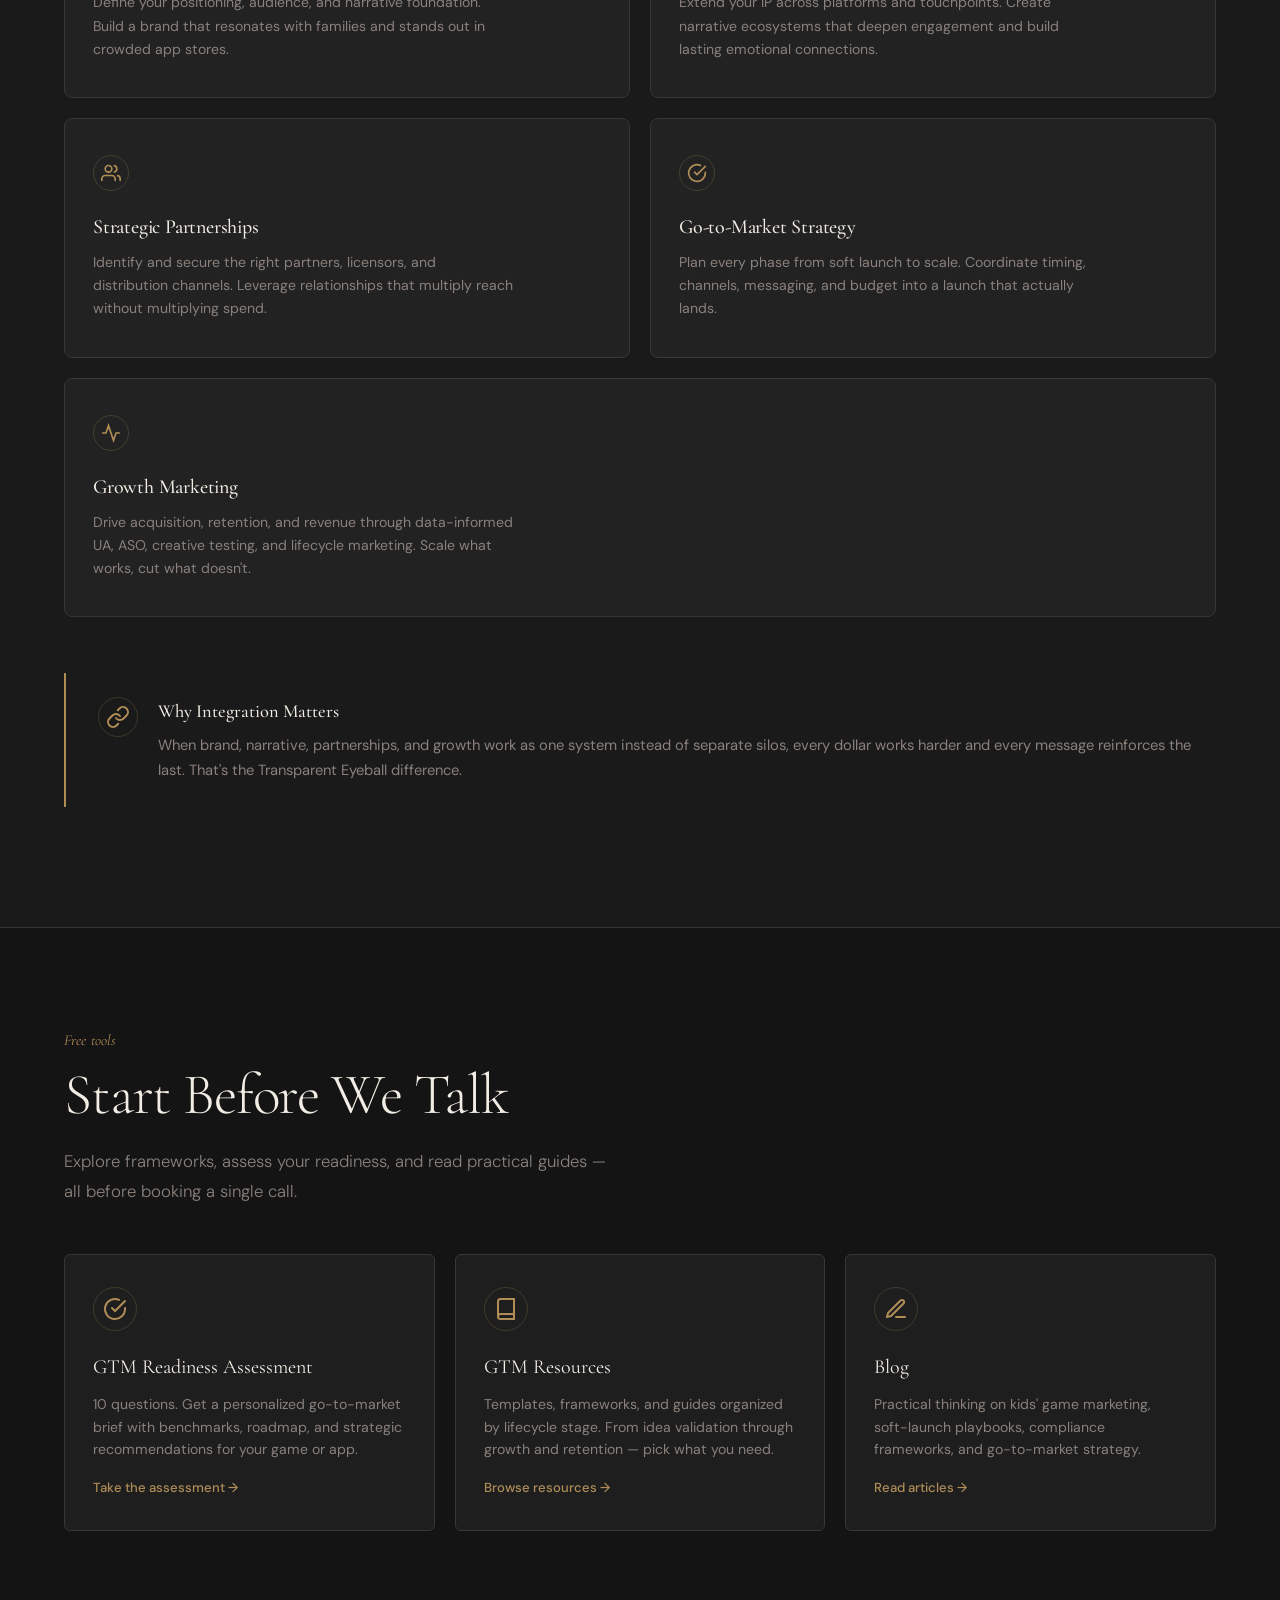
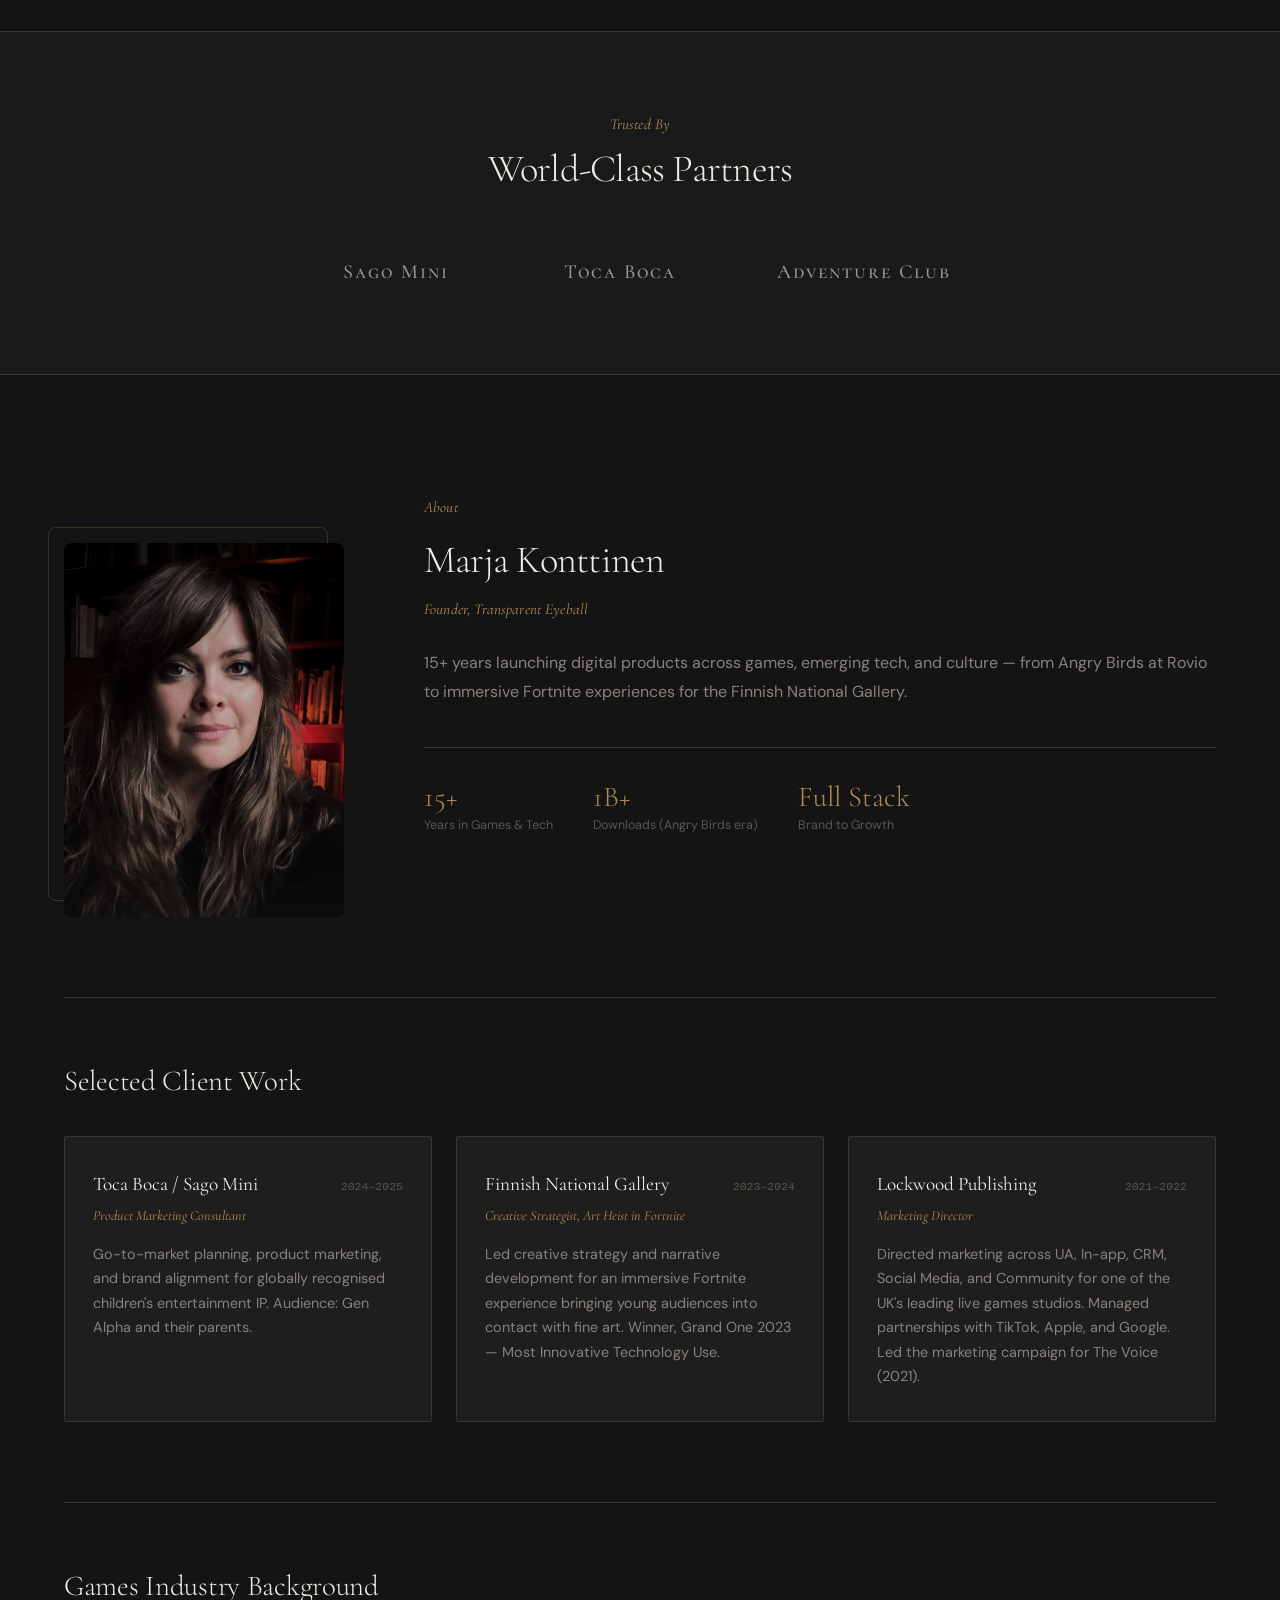
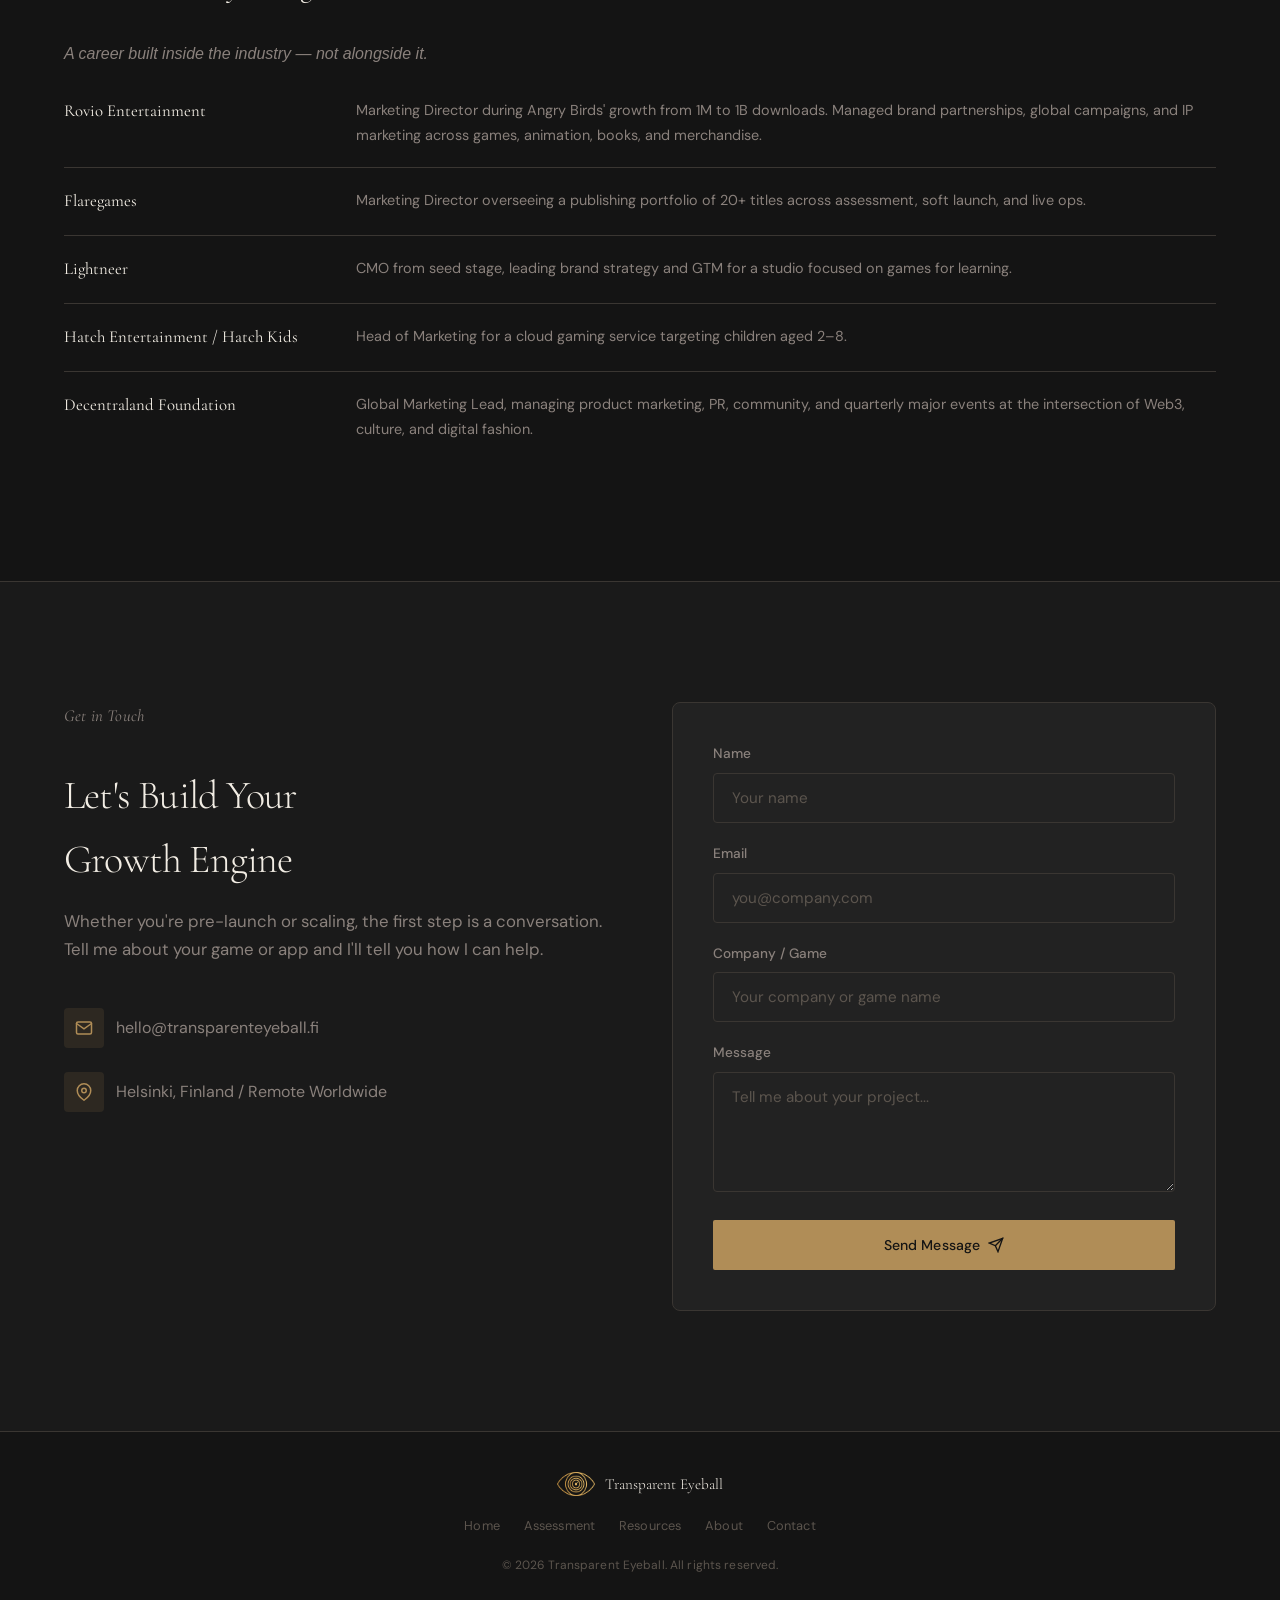
==== commit 046ebbe6: "Add detailed experience section with client work and career timeline Replaces generic About bio with" ====
--- a/index.html
+++ b/index.html
@@ -265,23 +265,80 @@
         <h2>Marja Konttinen</h2>
         <p class="about-role">Founder, Transparent Eyeball</p>
         <div class="about-bio">
-          <p>A senior marketing strategist with deep roots in mobile games and family entertainment. Marja has shaped go-to-market strategies and brand narratives for some of the most recognized names in children's digital media.</p>
-          <p>With experience spanning brand development, transmedia storytelling, strategic partnerships, and performance marketing, she brings a rare full-spectrum perspective to every engagement. No handoffs between specialists, no gaps between strategy and execution.</p>
-          <p>Marja works as a true strategic partner: embedded in your team, fluent in your product, and accountable for results across the entire marketing stack.</p>
+          <p>15+ years launching digital products across games, emerging tech, and culture &mdash; from Angry Birds at Rovio to immersive Fortnite experiences for the Finnish National Gallery.</p>
         </div>
         <div class="about-stats">
           <div class="about-stat">
             <div class="about-stat-value">15+</div>
-            <div class="about-stat-label">Years in Mobile & Family</div>
+            <div class="about-stat-label">Years in Games & Tech</div>
           </div>
           <div class="about-stat">
-            <div class="about-stat-value">50M+</div>
-            <div class="about-stat-label">Users Reached</div>
+            <div class="about-stat-value">1B+</div>
+            <div class="about-stat-label">Downloads (Angry Birds era)</div>
           </div>
           <div class="about-stat">
             <div class="about-stat-value">Full Stack</div>
             <div class="about-stat-label">Brand to Growth</div>
           </div>
+        </div>
+      </div>
+    </div>
+
+    <!-- Selected Client Work -->
+    <div class="experience-section fade-in">
+      <h3 class="experience-heading">Selected Client Work</h3>
+      <div class="experience-grid">
+        <div class="experience-card">
+          <div class="experience-card-header">
+            <h4>Toca Boca / Sago Mini</h4>
+            <span class="experience-period">2024&ndash;2025</span>
+          </div>
+          <p class="experience-role">Product Marketing Consultant</p>
+          <p>Go-to-market planning, product marketing, and brand alignment for globally recognised children's entertainment IP. Audience: Gen Alpha and their parents.</p>
+        </div>
+        <div class="experience-card">
+          <div class="experience-card-header">
+            <h4>Finnish National Gallery</h4>
+            <span class="experience-period">2023&ndash;2024</span>
+          </div>
+          <p class="experience-role">Creative Strategist, Art Heist in Fortnite</p>
+          <p>Led creative strategy and narrative development for an immersive Fortnite experience bringing young audiences into contact with fine art. Winner, Grand One 2023 &mdash; Most Innovative Technology Use.</p>
+        </div>
+        <div class="experience-card">
+          <div class="experience-card-header">
+            <h4>Lockwood Publishing</h4>
+            <span class="experience-period">2021&ndash;2022</span>
+          </div>
+          <p class="experience-role">Marketing Director</p>
+          <p>Directed marketing across UA, In-app, CRM, Social Media, and Community for one of the UK's leading live games studios. Managed partnerships with TikTok, Apple, and Google. Led the marketing campaign for The Voice (2021).</p>
+        </div>
+      </div>
+    </div>
+
+    <!-- Games Industry Background -->
+    <div class="experience-section fade-in">
+      <h3 class="experience-heading">Games Industry Background</h3>
+      <p class="experience-intro">A career built inside the industry &mdash; not alongside it.</p>
+      <div class="career-timeline">
+        <div class="career-entry">
+          <div class="career-company">Rovio Entertainment</div>
+          <div class="career-detail">Marketing Director during Angry Birds' growth from 1M to 1B downloads. Managed brand partnerships, global campaigns, and IP marketing across games, animation, books, and merchandise.</div>
+        </div>
+        <div class="career-entry">
+          <div class="career-company">Flaregames</div>
+          <div class="career-detail">Marketing Director overseeing a publishing portfolio of 20+ titles across assessment, soft launch, and live ops.</div>
+        </div>
+        <div class="career-entry">
+          <div class="career-company">Lightneer</div>
+          <div class="career-detail">CMO from seed stage, leading brand strategy and GTM for a studio focused on games for learning.</div>
+        </div>
+        <div class="career-entry">
+          <div class="career-company">Hatch Entertainment / Hatch Kids</div>
+          <div class="career-detail">Head of Marketing for a cloud gaming service targeting children aged 2&ndash;8.</div>
+        </div>
+        <div class="career-entry">
+          <div class="career-company">Decentraland Foundation</div>
+          <div class="career-detail">Global Marketing Lead, managing product marketing, PR, community, and quarterly major events at the intersection of Web3, culture, and digital fashion.</div>
         </div>
       </div>
     </div>
--- a/styles.css
+++ b/styles.css
@@ -1359,6 +1359,118 @@
   line-height: 1.4;
 }
 
+/* ===== EXPERIENCE ===== */
+.experience-section {
+  margin-top: 80px;
+  padding-top: 60px;
+  border-top: 1px solid var(--border);
+}
+
+.experience-heading {
+  font-family: var(--font-display);
+  font-size: clamp(1.4rem, 2.5vw, 1.8rem);
+  font-weight: 300;
+  letter-spacing: -0.01em;
+  margin-bottom: 32px;
+}
+
+.experience-intro {
+  color: var(--text-secondary);
+  font-style: italic;
+  margin-bottom: 32px;
+  font-size: 1rem;
+}
+
+.experience-grid {
+  display: grid;
+  grid-template-columns: repeat(3, 1fr);
+  gap: 24px;
+}
+
+.experience-card {
+  background: var(--bg-card);
+  border: 1px solid var(--border);
+  border-radius: 2px;
+  padding: 32px 28px;
+  transition: border-color 0.3s var(--ease-out);
+}
+
+.experience-card:hover {
+  border-color: var(--border-hover);
+}
+
+.experience-card-header {
+  display: flex;
+  justify-content: space-between;
+  align-items: baseline;
+  margin-bottom: 6px;
+  gap: 12px;
+}
+
+.experience-card-header h4 {
+  font-family: var(--font-display);
+  font-size: 1.2rem;
+  font-weight: 400;
+  color: var(--text-primary);
+}
+
+.experience-period {
+  font-family: var(--font-mono);
+  font-size: 0.72rem;
+  color: var(--text-muted);
+  white-space: nowrap;
+}
+
+.experience-role {
+  font-family: var(--font-display);
+  font-style: italic;
+  color: var(--accent);
+  font-size: 0.88rem;
+  margin-bottom: 14px;
+}
+
+.experience-card > p:last-child {
+  color: var(--text-secondary);
+  font-size: 0.9rem;
+  line-height: 1.7;
+}
+
+/* Career timeline */
+.career-timeline {
+  display: flex;
+  flex-direction: column;
+  gap: 0;
+}
+
+.career-entry {
+  display: grid;
+  grid-template-columns: 260px 1fr;
+  gap: 32px;
+  padding: 20px 0;
+  border-bottom: 1px solid var(--border);
+}
+
+.career-entry:first-child {
+  padding-top: 0;
+}
+
+.career-entry:last-child {
+  border-bottom: none;
+}
+
+.career-company {
+  font-family: var(--font-display);
+  font-size: 1.05rem;
+  font-weight: 400;
+  color: var(--text-primary);
+}
+
+.career-detail {
+  color: var(--text-secondary);
+  font-size: 0.9rem;
+  line-height: 1.7;
+}
+
 /* ===== CONTACT SECTION ===== */
 .contact {
   background: var(--bg-secondary);
@@ -2110,6 +2222,10 @@
 
   .about-stats { flex-wrap: wrap; gap: 24px; }
 
+  .experience-grid {
+    grid-template-columns: 1fr;
+  }
+
   .contact-content {
     grid-template-columns: 1fr;
     gap: 40px;
@@ -2169,6 +2285,24 @@
 
   .about-stats {
     grid-template-columns: 1fr;
+  }
+
+  .experience-section {
+    margin-top: 48px;
+    padding-top: 40px;
+  }
+
+  .experience-grid {
+    grid-template-columns: 1fr;
+  }
+
+  .experience-card {
+    padding: 24px 20px;
+  }
+
+  .career-entry {
+    grid-template-columns: 1fr;
+    gap: 6px;
   }
 
   .results-actions {
